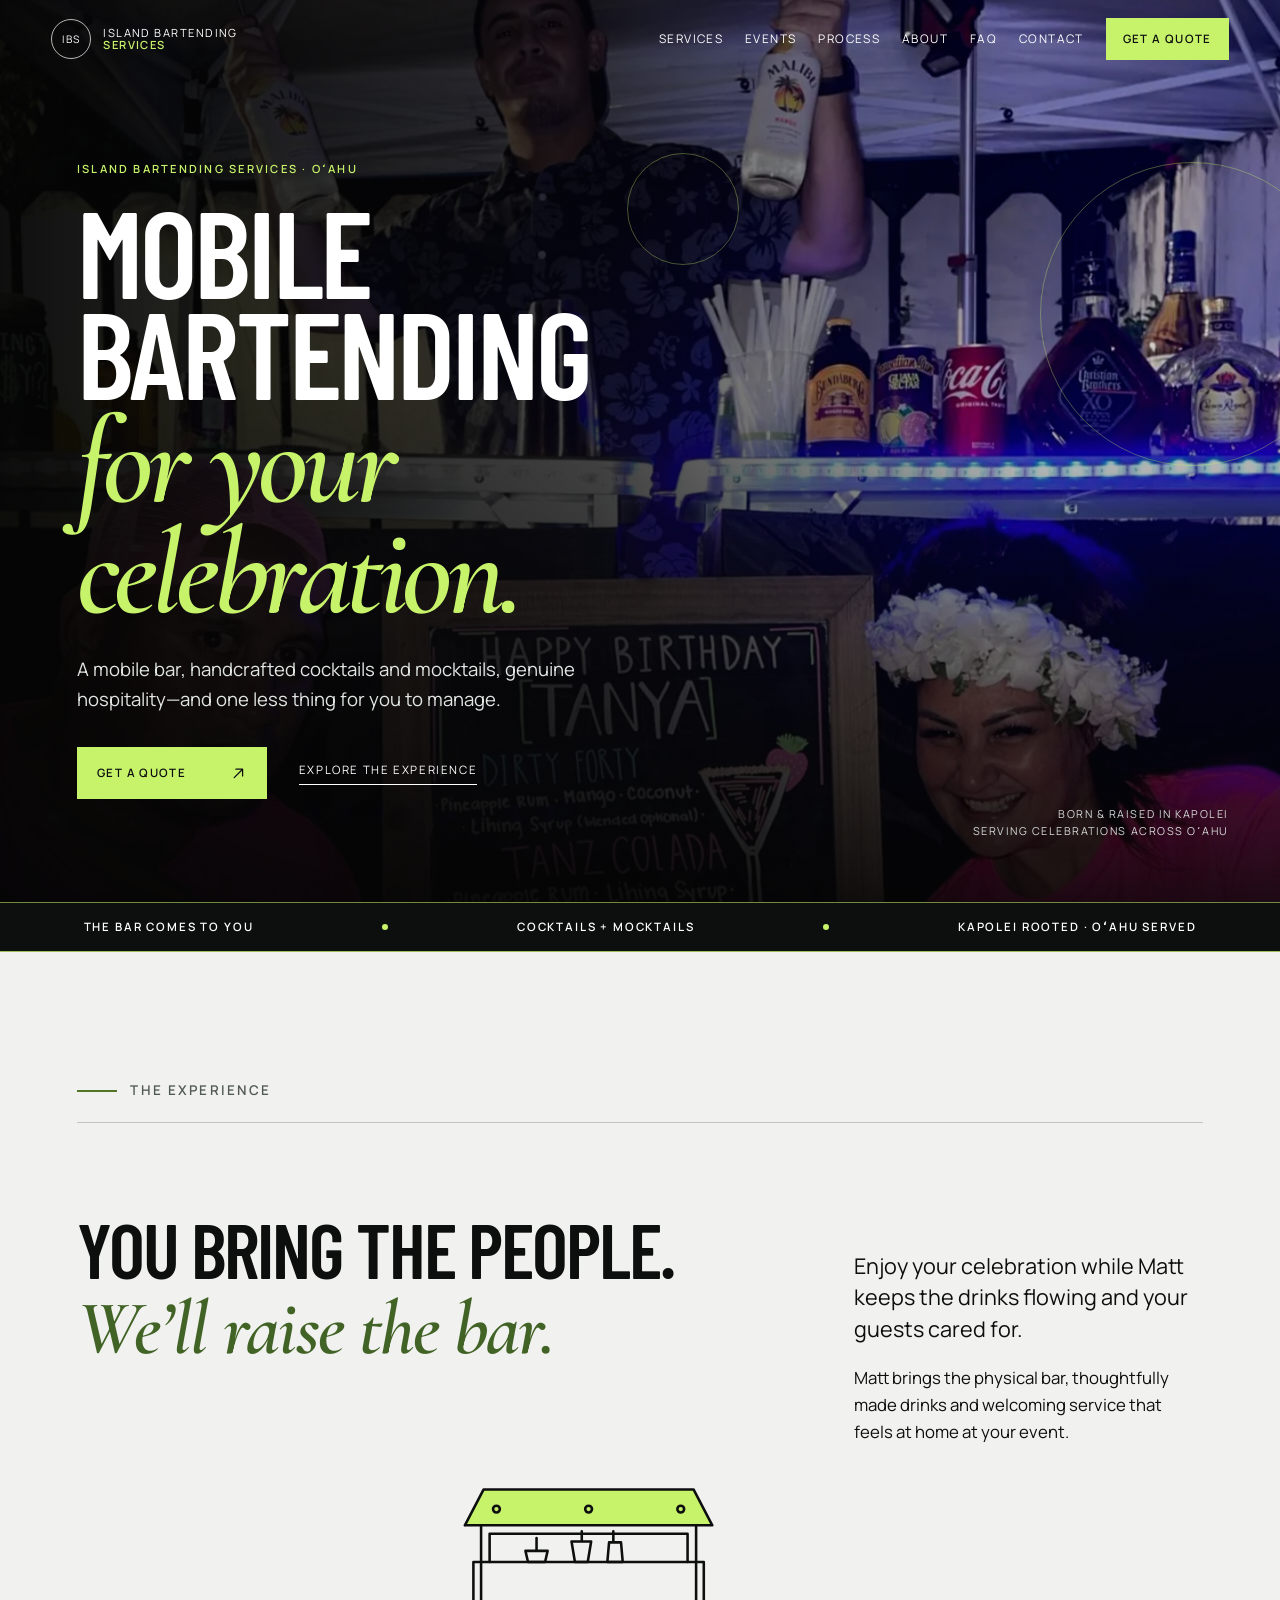
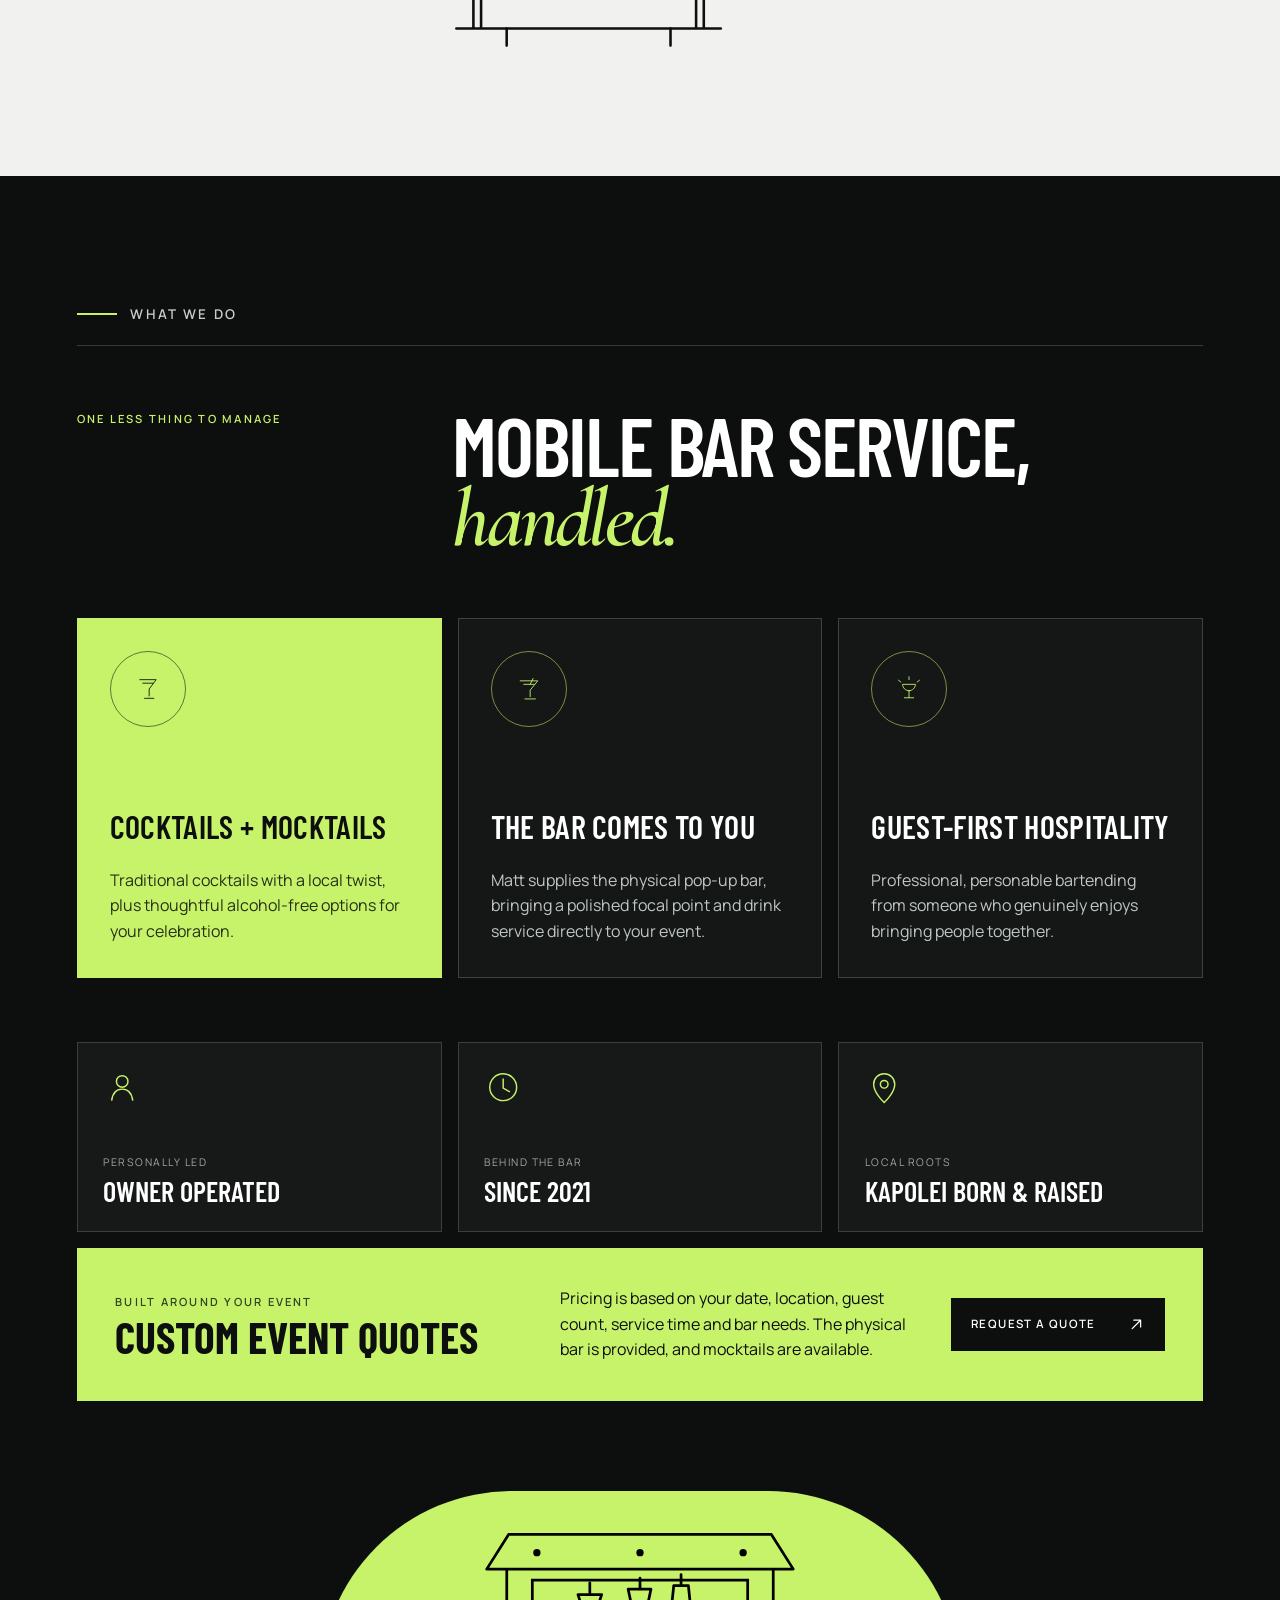
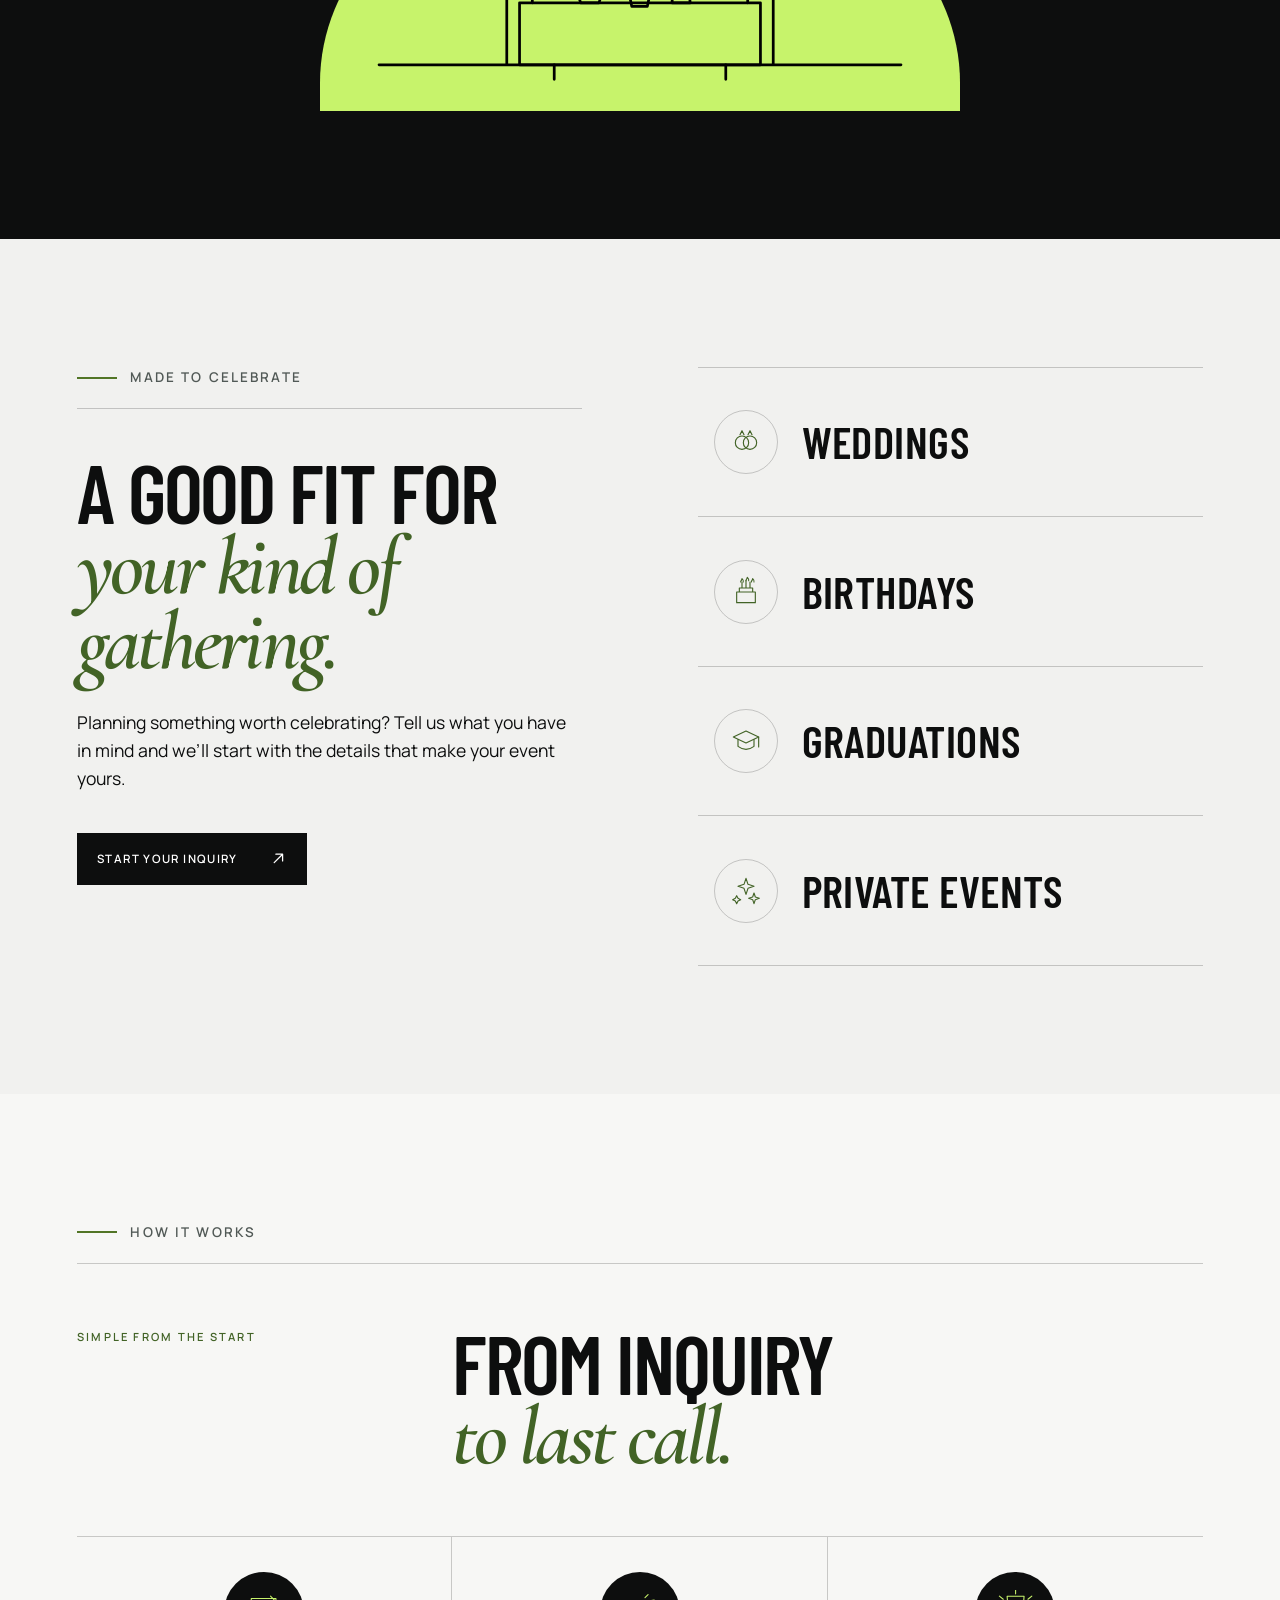
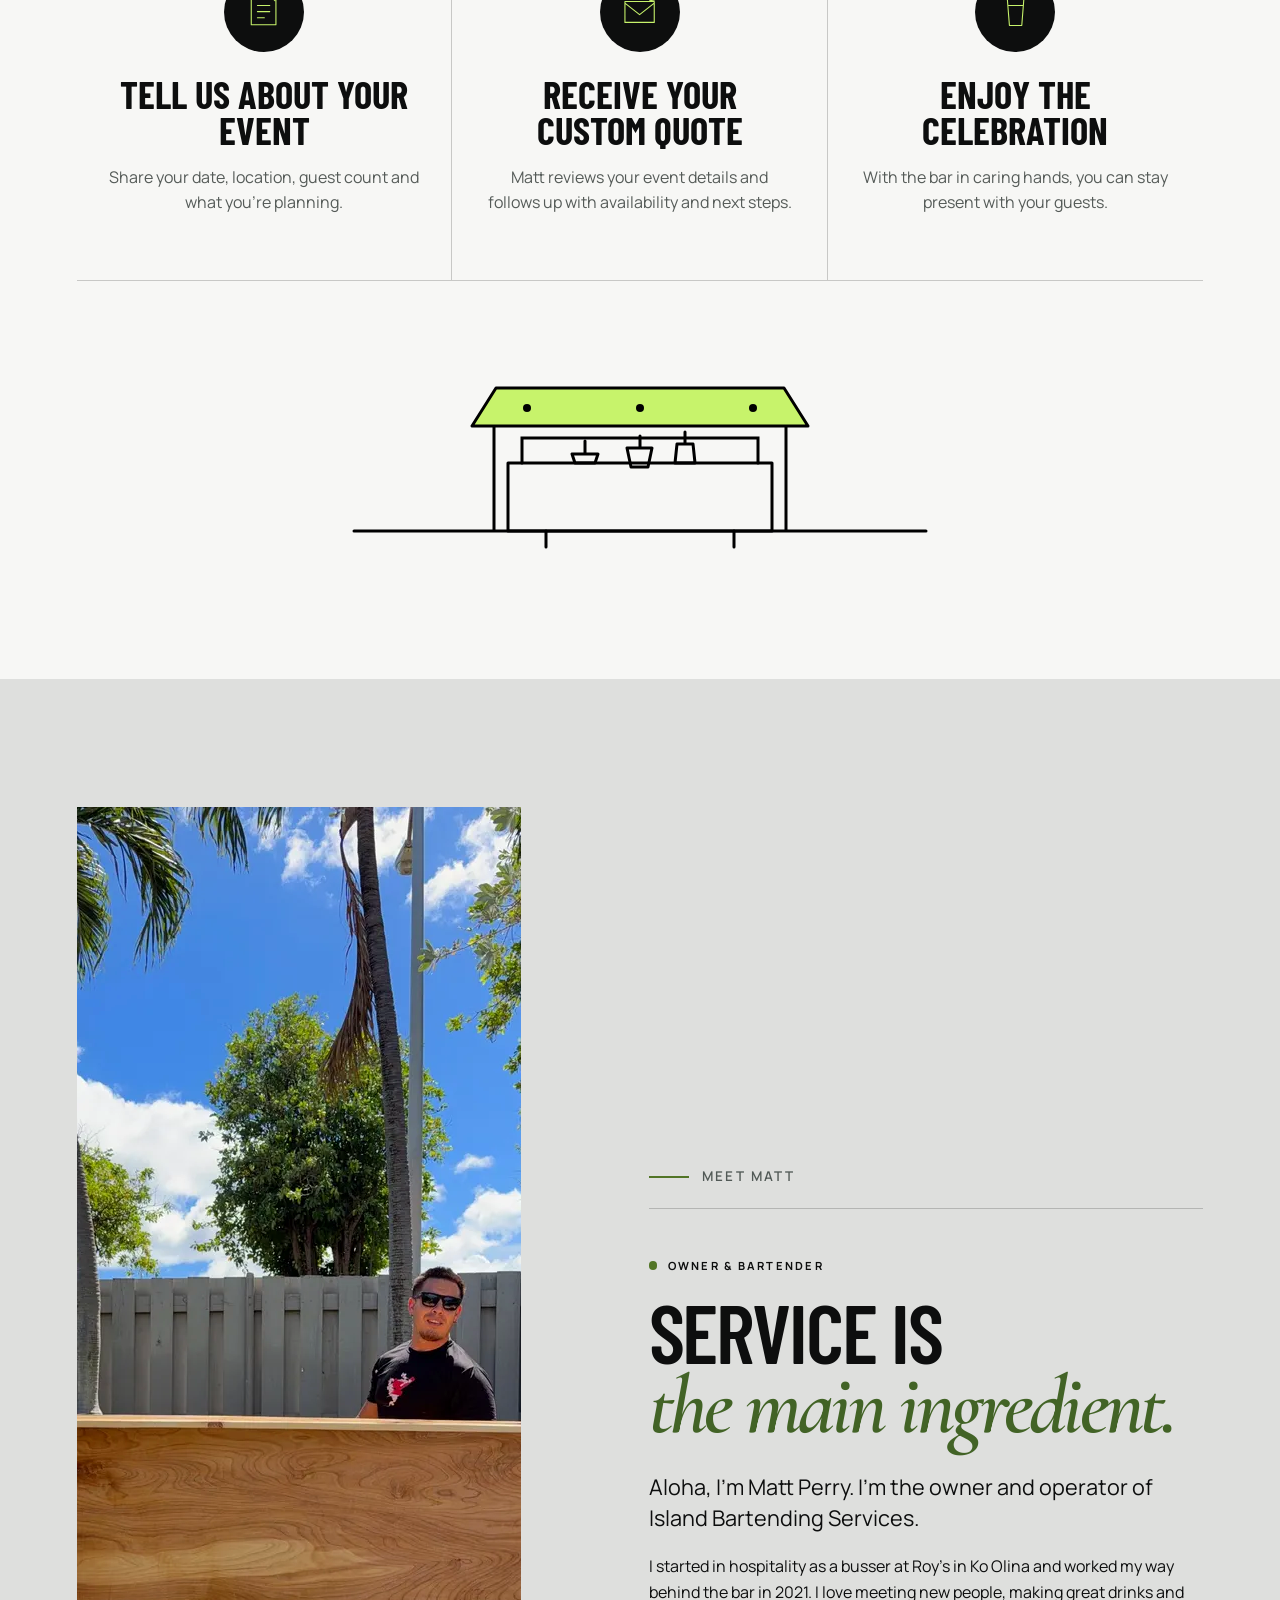
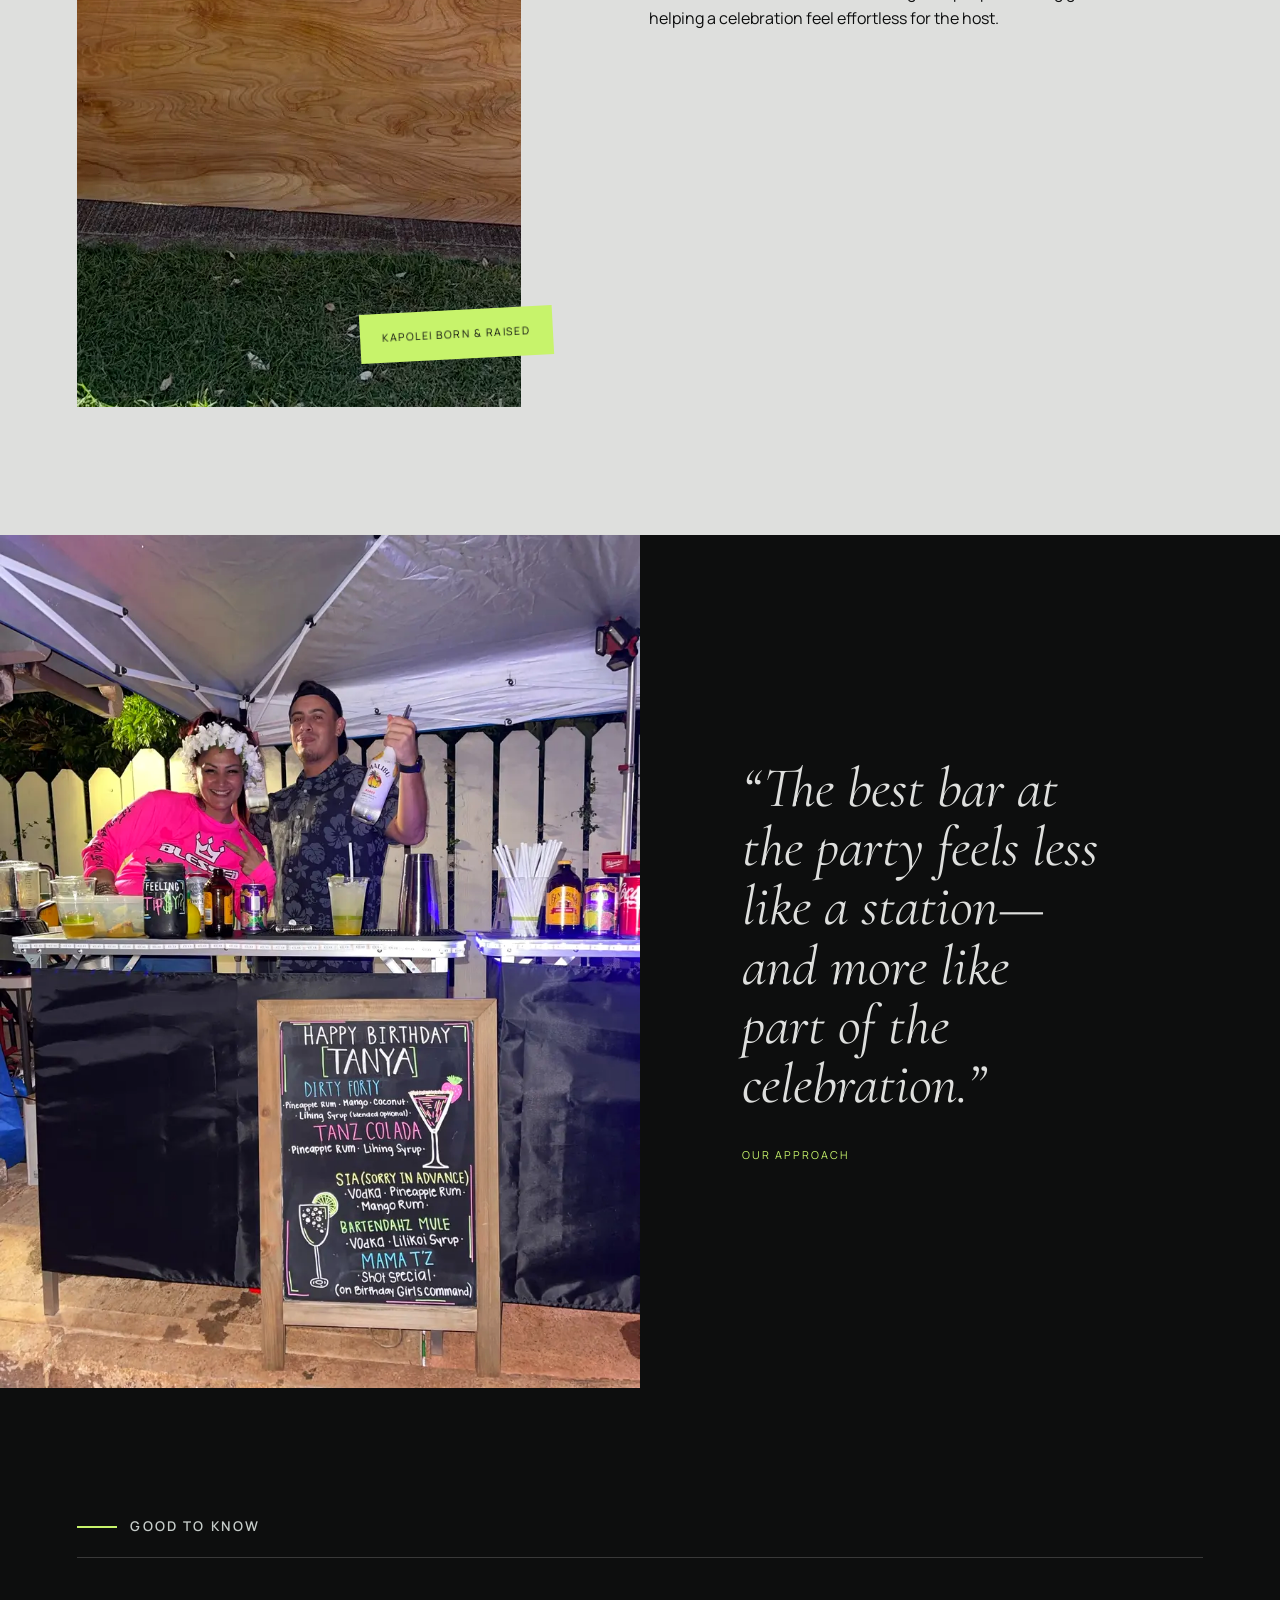
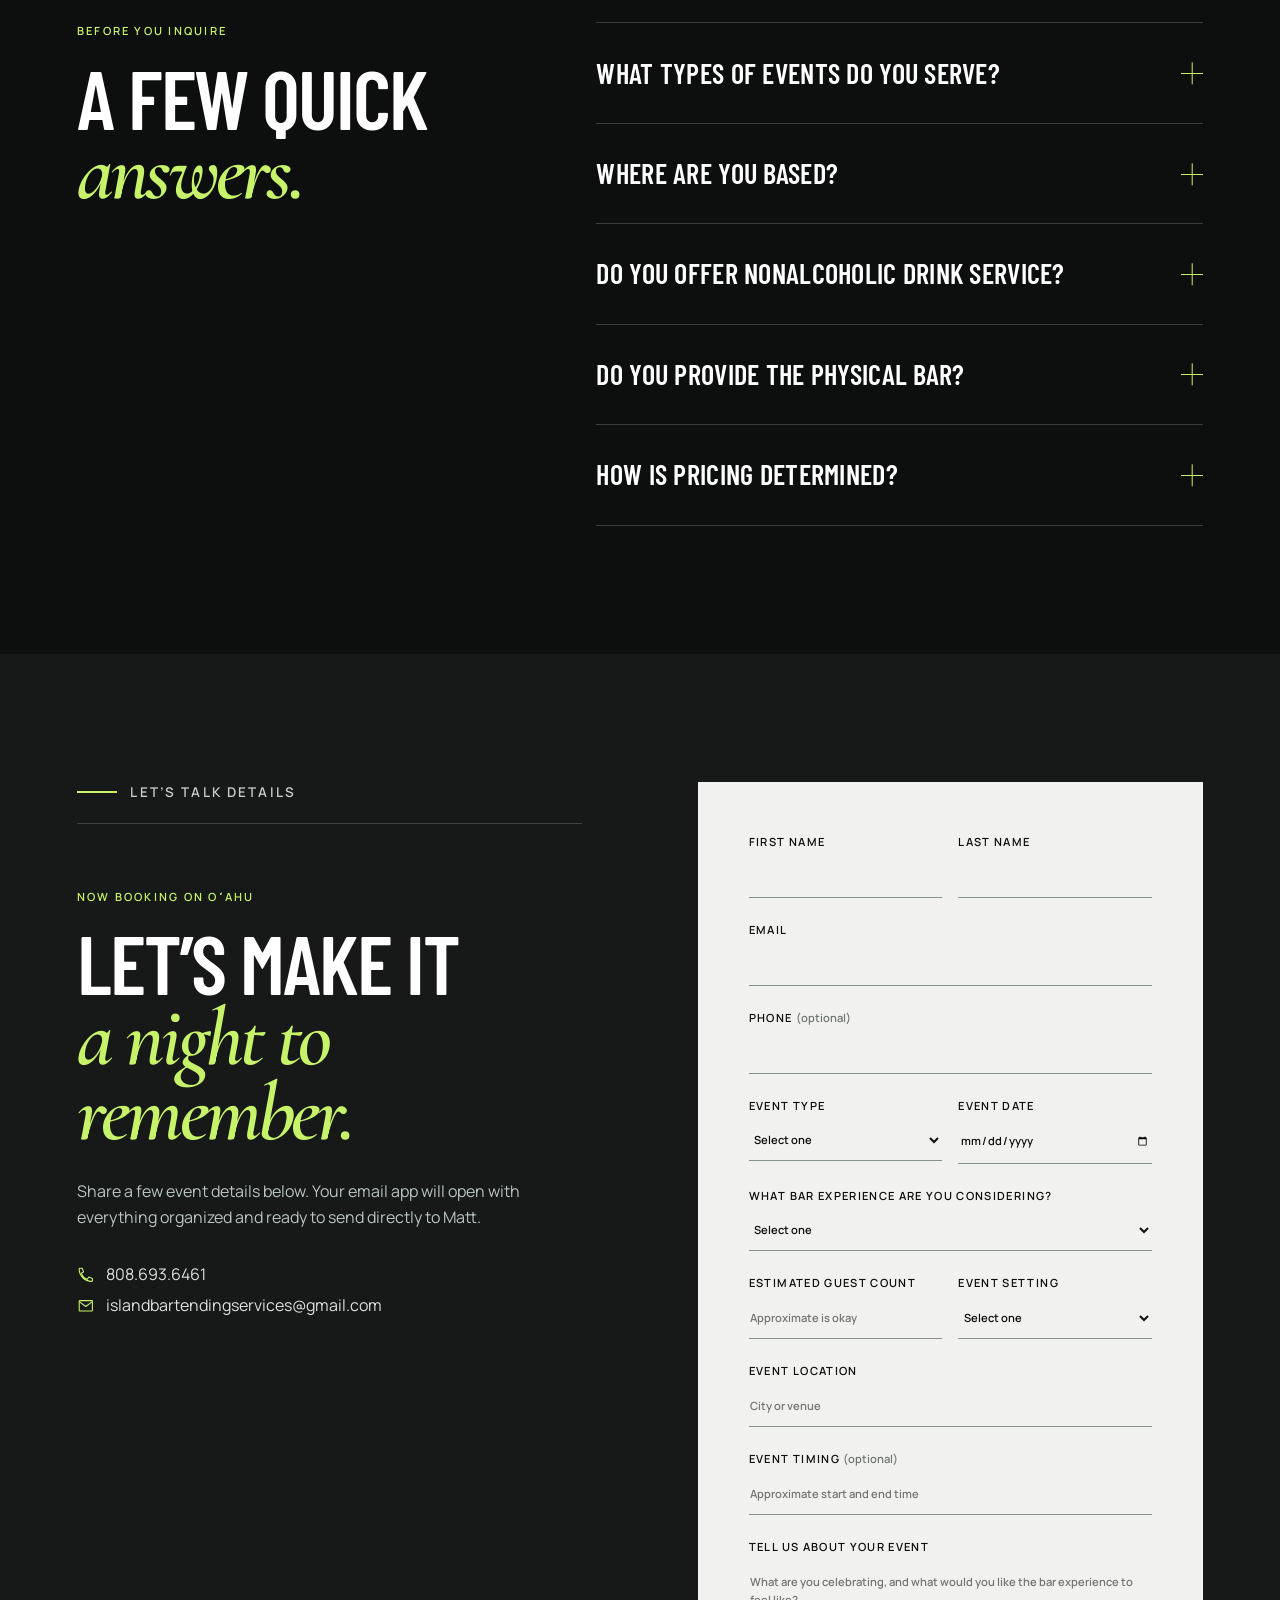
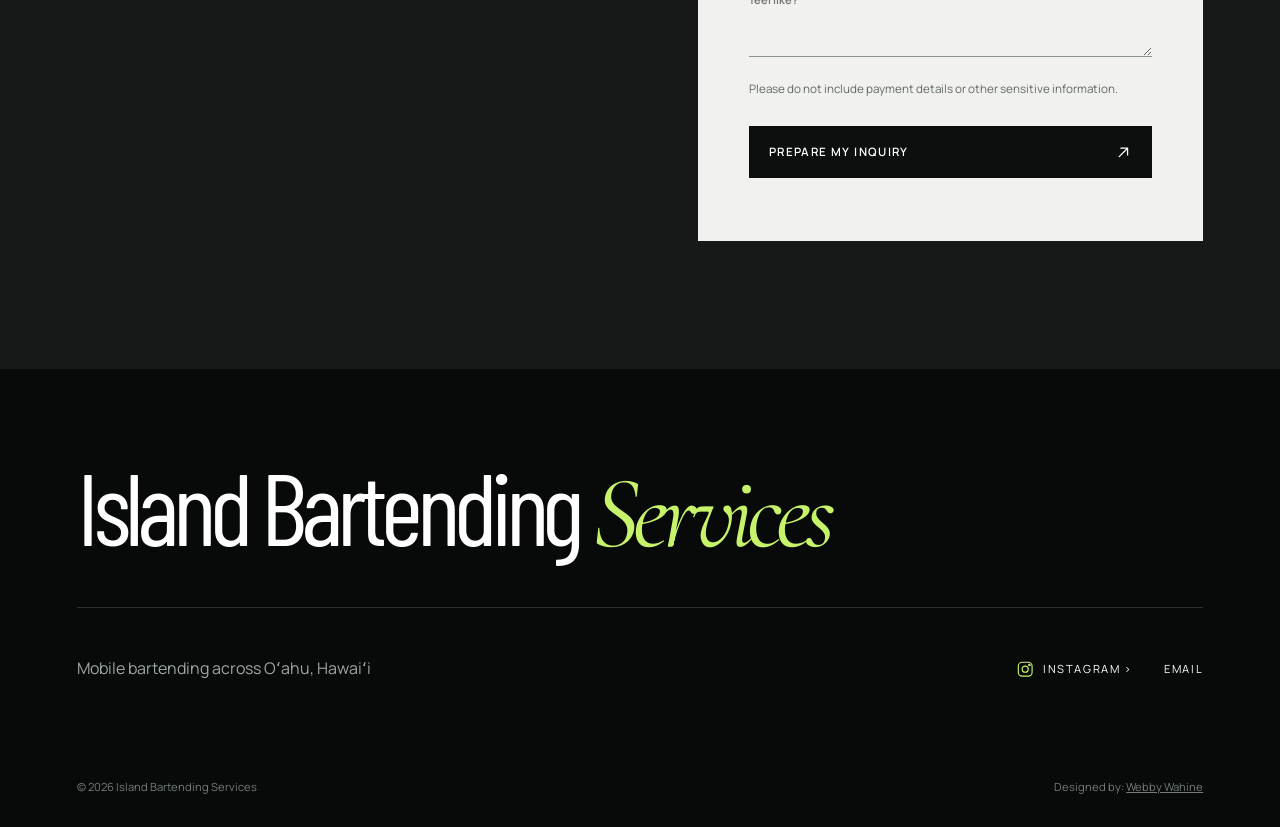
==== index.html @ 97ae4b89 "Add files via upload Add mobile bar motif, mocktail options, and confirmed service details" ====
<!doctype html>
<html lang="en">
  <head>
    <meta charset="utf-8" />
    <meta name="viewport" content="width=device-width, initial-scale=1" />
    <title>Island Bartending Services | Mobile Bartending on Oʻahu</title>
    <meta
      name="description"
      content="Island Bartending Services brings a physical mobile bar, handcrafted cocktails, mocktails and welcoming service to celebrations across Oʻahu."
    />
    <link rel="canonical" href="https://islandbartendingservices.com/" />
    <meta name="theme-color" content="#101716" />
    <meta property="og:type" content="website" />
    <meta
      property="og:title"
      content="Island Bartending Services | Mobile Bartending on Oʻahu"
    />
    <meta
      property="og:description"
      content="A physical mobile bar, cocktails, mocktails and warm service for celebrations across Oʻahu."
    />
    <meta property="og:url" content="https://islandbartendingservices.com/" />
    <meta
      property="og:image"
      content="https://islandbartendingservices.com/assets/images/matt-bartending-event.webp"
    />
    <meta
      property="og:image:alt"
      content="Matt Perry serving guests from a mobile bar at an Oʻahu celebration"
    />
    <meta name="twitter:card" content="summary_large_image" />
    <link rel="icon" href="assets/images/favicon.svg" type="image/svg+xml" />
    <link rel="stylesheet" href="assets/css/styles.css" />
    <script type="application/ld+json">
      {
        "@context": "https://schema.org",
        "@type": "ProfessionalService",
        "name": "Island Bartending Services",
        "description": "Owner-operated mobile bartending with a physical pop-up bar, cocktails and mocktails for celebrations on Oʻahu.",
        "url": "https://islandbartendingservices.com/",
        "email": "mailto:islandbartendingservices@gmail.com",
        "telephone": "+1-808-693-6461",
        "areaServed": {
          "@type": "AdministrativeArea",
          "name": "Oʻahu, Hawaiʻi"
        },
        "founder": { "@type": "Person", "name": "Matt Perry" },
        "hasOfferCatalog": {
          "@type": "OfferCatalog",
          "name": "Mobile Bartending Services",
          "itemListElement": [
            {
              "@type": "Offer",
              "itemOffered": {
                "@type": "Service",
                "name": "Mobile Bartending Service",
                "serviceType": "Mobile bartending for private events"
              }
            }
          ]
        },
        "sameAs": ["https://www.instagram.com/islandbartendingservices/"]
      }
    </script>
  </head>
  <body>
    <a class="skip-link" href="#main">Skip to main content</a>
    <header class="site-header" data-header>
      <a class="brand" href="#top" aria-label="Island Bartending Services home">
        <span class="brand-mark" aria-hidden="true">IBS</span>
        <span class="brand-name"
          >Island Bartending<br /><strong>Services</strong></span
        >
      </a>
      <button
        class="menu-toggle"
        type="button"
        aria-expanded="false"
        aria-controls="site-nav"
      >
        <span class="sr-only">Open navigation</span><span></span><span></span>
      </button>
      <nav id="site-nav" class="site-nav" aria-label="Primary navigation">
        <a href="#services">Services</a>
        <a href="#events">Events</a>
        <a href="#process">Process</a>
        <a href="#about">About</a>
        <a href="#faq">FAQ</a>
        <a href="#contact">Contact</a>
        <a class="button button-small" href="#quote">Get a Quote</a>
      </nav>
    </header>

    <main id="main">
      <section class="hero" id="top">
        <div
          class="hero-media"
          role="img"
          aria-label="Matt Perry bartending at a lively outdoor celebration"
        ></div>
        <div class="hero-shade"></div>
        <div class="hero-orbit orbit-one" aria-hidden="true"></div>
        <div class="hero-orbit orbit-two" aria-hidden="true"></div>
        <div class="hero-content reveal">
          <p class="eyebrow">Island Bartending Services · Oʻahu</p>
          <h1>Mobile bartending<br /><em>for your celebration.</em></h1>
          <p class="hero-copy">
            A mobile bar, handcrafted cocktails and mocktails, genuine
            hospitality—and one less thing for you to manage.
          </p>
          <div class="hero-actions">
            <a class="button" href="#quote"
              >Get a Quote
              <svg class="icon-arrow" aria-hidden="true" viewBox="0 0 20 20">
                <path d="M5 15 15 5M7 5h8v8" /></svg
            ></a>
            <a class="text-link" href="#services">Explore the experience</a>
          </div>
        </div>
        <p class="hero-note">
          Born &amp; raised in Kapolei<br />Serving celebrations across Oʻahu
        </p>
      </section>

      <section class="ticker" aria-label="Service highlights">
        <div class="ticker-group">
          <span>The bar comes to you</span><i></i><span>Cocktails + mocktails</span
          ><i></i><span>Kapolei rooted · Oʻahu served</span>
        </div>
      </section>

      <section class="intro section" aria-labelledby="intro-title">
        <div class="section-index">The Experience</div>
        <div class="intro-grid">
          <div class="intro-statement reveal">
            <h2 id="intro-title">
              You bring the people.<br /><span>We’ll raise the bar.</span>
            </h2>
            <svg class="popup-bar" aria-hidden="true" viewBox="0 0 360 230">
              <path d="M35 73h290l-22-42H57L35 73Z" class="bar-canopy" />
              <path d="M54 73v121m252-121v121M25 194h310M45 116h270v78H45z" />
              <path d="M64 116V83h232v33M84 194v20m192-20v20" />
              <path d="M106 103h26l-3 13h-20l-3-13Zm13-15v15m85-10h14l2 23h-18l2-23Zm5-13v13M160 92h23l-4 24h-15l-4-24Zm12-12v12" />
              <circle cx="72" cy="54" r="4" /><circle cx="180" cy="54" r="4" /><circle cx="288" cy="54" r="4" />
            </svg>
          </div>
          <div class="intro-copy reveal">
            <p>
              Enjoy your celebration while Matt keeps the drinks flowing and
              your guests cared for.
            </p>
            <p>
              Matt brings the physical bar, thoughtfully made drinks and
              welcoming service that feels at home at your event.
            </p>
          </div>
        </div>
      </section>

      <section
        class="services section"
        id="services"
        aria-labelledby="services-title"
      >
        <div class="section-index light">What We Do</div>
        <div class="services-heading reveal">
          <p class="eyebrow">One less thing to manage</p>
          <h2 id="services-title">
            Mobile bar service,<br /><em>handled.</em>
          </h2>
        </div>
        <div class="service-list">
          <article class="service-row reveal">
            <span class="service-icon" aria-hidden="true"
              ><svg viewBox="0 0 48 48">
                <path d="M10 8h28L26 24v12m-8 4h16M15 14h18" /></svg
            ></span>
            <h3>Cocktails + Mocktails</h3>
            <p>
              Traditional cocktails with a local twist, plus thoughtful
              alcohol-free options for your celebration.
            </p>
          </article>
          <article class="service-row reveal">
            <span class="service-icon" aria-hidden="true"
              ><svg viewBox="0 0 48 48">
                <path d="M9 10h30L26 26v11m-9 4h18M15 16h18M31 6l-5 10" /></svg
            ></span>
            <h3>The Bar Comes to You</h3>
            <p>
              Matt supplies the physical pop-up bar, bringing a polished focal
              point and drink service directly to your event.
            </p>
          </article>
          <article class="service-row reveal">
            <span class="service-icon" aria-hidden="true"
              ><svg viewBox="0 0 48 48">
                <path
                  d="M24 27c6 0 11-5 11-11H13c0 6 5 11 11 11Zm0 0v12m-8 0h16M10 12l-4-3m32 3 4-3M24 8V3"
                /></svg
            ></span>
            <h3>Guest-First Hospitality</h3>
            <p>
              Professional, personable bartending from someone who genuinely
              enjoys bringing people together.
            </p>
          </article>
        </div>
        <div
          class="service-proof reveal"
          role="list"
          aria-label="Why choose Island Bartending Services"
        >
          <article role="listitem">
            <svg aria-hidden="true" viewBox="0 0 40 40">
              <circle cx="20" cy="14" r="6" />
              <path d="M9 34c1-8 5-12 11-12s10 4 11 12" /></svg
            ><span>Personally led</span><strong>Owner operated</strong>
          </article>
          <article role="listitem">
            <svg aria-hidden="true" viewBox="0 0 40 40">
              <circle cx="20" cy="20" r="14" />
              <path d="M20 11v10l7 4" /></svg
            ><span>Behind the bar</span><strong>Since 2021</strong>
          </article>
          <article role="listitem">
            <svg aria-hidden="true" viewBox="0 0 40 40">
              <path d="M20 36s11-10 11-19a11 11 0 1 0-22 0c0 9 11 19 11 19Z" />
              <circle cx="20" cy="17" r="4" /></svg
            ><span>Local roots</span><strong>Kapolei born &amp; raised</strong>
          </article>
        </div>
        <div class="pricing-card reveal">
          <div>
            <p class="eyebrow">Built around your event</p>
            <h3>Custom event quotes</h3>
          </div>
          <p>
            Pricing is based on your date, location, guest count, service time
            and bar needs. The physical bar is provided, and mocktails are
            available.
          </p>
          <a class="button button-inverse" href="#quote"
            >Request a Quote<svg
              class="icon-arrow"
              aria-hidden="true"
              viewBox="0 0 20 20"
            >
              <path d="M5 15 15 5M7 5h8v8" /></svg
          ></a>
        </div>
        <img
          class="bar-signature bar-signature-light reveal"
          src="assets/images/pop-up-bar-signature.svg"
          width="640"
          height="180"
          alt=""
        />
        <!-- Developer note: Confirm exactly what mixers, garnishes, cups, ice and alcohol are supplied before publishing a complete inclusions list. -->
      </section>

      <section
        class="events section"
        id="events"
        aria-labelledby="events-title"
      >
        <div class="events-copy reveal">
          <div class="section-index">Made to Celebrate</div>
          <h2 id="events-title">
            A good fit for<br /><em>your kind of gathering.</em>
          </h2>
          <p>
            Planning something worth celebrating? Tell us what you have in mind
            and we’ll start with the details that make your event yours.
          </p>
          <a class="button button-dark" href="#quote"
            >Start Your Inquiry<svg
              class="icon-arrow"
              aria-hidden="true"
              viewBox="0 0 20 20"
            >
              <path d="M5 15 15 5M7 5h8v8" /></svg
          ></a>
        </div>
        <div class="event-stack" role="list" aria-label="Events served">
          <div class="event-card reveal" role="listitem">
            <span class="event-icon" aria-hidden="true"><svg viewBox="0 0 48 48"><circle cx="18" cy="25" r="10"/><circle cx="30" cy="25" r="10"/><path d="m15 13 3-6 3 6m6 0 3-6 3 6"/></svg></span><strong>Weddings</strong>
          </div>
          <div class="event-card reveal" role="listitem">
            <span class="event-icon" aria-hidden="true"><svg viewBox="0 0 48 48"><path d="M10 24h28v16H10zM14 18h20v6H14zM18 18V9m6 9V7m6 11V9"/><path d="M16 9c0-2 2-3 2-5 2 2 3 3 2 5m4-2c0-2 2-3 2-5 2 2 3 3 2 5m4 2c0-2 2-3 2-5 2 2 3 3 2 5"/></svg></span><strong>Birthdays</strong>
          </div>
          <div class="event-card reveal" role="listitem">
            <span class="event-icon" aria-hidden="true"><svg viewBox="0 0 48 48"><path d="m5 18 19-9 19 9-19 9L5 18Z"/><path d="M12 22v10c8 6 16 6 24 0V22m7-4v15"/></svg></span><strong>Graduations</strong>
          </div>
          <div class="event-card reveal" role="listitem">
            <span class="event-icon" aria-hidden="true"><svg viewBox="0 0 48 48"><path d="m24 5 3 9 9 3-9 3-3 9-3-9-9-3 9-3 3-9Zm12 22 2 6 6 2-6 2-2 6-2-6-6-2 6-2 2-6ZM10 31l2 4 4 2-4 2-2 4-2-4-4-2 4-2 2-4Z"/></svg></span><strong>Private Events</strong>
          </div>
        </div>
      </section>

      <section
        class="process section"
        id="process"
        aria-labelledby="process-title"
      >
        <div class="section-index">How It Works</div>
        <div class="process-heading reveal">
          <p class="eyebrow">Simple from the start</p>
          <h2 id="process-title">From inquiry<br /><em>to last call.</em></h2>
        </div>
        <div class="process-grid">
          <article class="process-step reveal">
            <span class="process-icon" aria-hidden="true"
              ><svg viewBox="0 0 56 56">
                <path d="M12 11h32v34H12zM20 20h16M20 28h16M20 36h9" />
                <path d="m37 8 6 6" /></svg
            ></span>
            <h3>Tell us about your event</h3>
            <p>
              Share your date, location, guest count and what you’re planning.
            </p>
          </article>
          <article class="process-step reveal">
            <span class="process-icon" aria-hidden="true"
              ><svg viewBox="0 0 56 56">
                <path d="M9 15h38v27H9zM9 17l19 15 19-15" />
                <path d="m35 10 4-4m2 8 6-1" /></svg
            ></span>
            <h3>Receive your custom quote</h3>
            <p>
              Matt reviews your event details and follows up with availability
              and next steps.
            </p>
          </article>
          <article class="process-step reveal">
            <span class="process-icon" aria-hidden="true"
              ><svg viewBox="0 0 56 56">
                <path d="M17 8h22l-3 38H20L17 8Zm2 12h18" />
                <path d="M12 12 7 8m37 4 5-4M28 5V0" /></svg
            ></span>
            <h3>Enjoy the celebration</h3>
            <p>
              With the bar in caring hands, you can stay present with your
              guests.
            </p>
          </article>
        </div>
        <img
          class="bar-signature reveal"
          src="assets/images/pop-up-bar-signature.svg"
          width="640"
          height="180"
          alt=""
        />
      </section>

      <section class="about section" id="about" aria-labelledby="about-title">
        <div class="about-photo reveal">
          <img
            src="assets/images/matt-mobile-bar.webp"
            width="900"
            height="1200"
            loading="lazy"
            alt="Matt Perry standing behind a handcrafted wooden mobile bar in Kapolei"
          />
          <span class="photo-tag">Kapolei born &amp; raised</span>
        </div>
        <div class="about-copy reveal">
          <div class="section-index">Meet Matt</div>
          <p class="eyebrow">Owner &amp; bartender</p>
          <h2 id="about-title">
            Service is<br /><em>the main ingredient.</em>
          </h2>
          <p class="lead">
            Aloha, I’m Matt Perry. I’m the owner and operator of Island
            Bartending Services.
          </p>
          <p>
            I started in hospitality as a busser at Roy’s in Ko Olina and worked
            my way behind the bar in 2021. I love meeting new people, making
            great drinks and helping a celebration feel effortless for the host.
          </p>
        </div>
      </section>

      <section
        class="moment section"
        aria-label="Island Bartending Services at work"
      >
        <div class="moment-photo reveal">
          <img
            src="assets/images/custom-cocktail-service.webp"
            width="900"
            height="1200"
            loading="lazy"
            alt="Matt smiling with a guest behind a decorated cocktail bar at a birthday celebration"
          />
        </div>
        <blockquote class="moment-quote reveal">
          <p>
            “The best bar at the party feels less like a station—and more like
            part of the celebration.”
          </p>
          <cite>Our approach</cite>
        </blockquote>
      </section>

      <section class="faq section" id="faq" aria-labelledby="faq-title">
        <div class="section-index light">Good to Know</div>
        <div class="faq-layout">
          <div class="faq-heading reveal">
            <p class="eyebrow">Before you inquire</p>
            <h2 id="faq-title">A few quick<br /><em>answers.</em></h2>
          </div>
          <div class="faq-list">
            <details class="reveal">
              <summary>
                What types of events do you serve?<span
                  aria-hidden="true"
                ></span>
              </summary>
              <p>
                Island Bartending Services welcomes inquiries for weddings,
                birthdays, graduations and other private celebrations.
              </p>
            </details>
            <details class="reveal">
              <summary>
                Where are you based?<span aria-hidden="true"></span>
              </summary>
              <p>
                Matt is born and raised in Kapolei and serves events on Oʻahu.
              </p>
            </details>
            <details class="reveal">
              <summary>
                Do you offer nonalcoholic drink service?<span
                  aria-hidden="true"
                ></span>
              </summary>
              <p>
                Yes. Matt offers mocktails as an alcohol-free option alongside
                cocktail service.
              </p>
            </details>
            <details class="reveal">
              <summary>
                Do you provide the physical bar?<span aria-hidden="true"></span>
              </summary>
              <p>
                Yes. Matt supplies the physical pop-up bar for the event.
                Additional inclusions are confirmed in your custom quote.
              </p>
            </details>
            <details class="reveal">
              <summary>
                How is pricing determined?<span aria-hidden="true"></span>
              </summary>
              <p>
                Quotes are customized based on the event date, location,
                estimated guest count, service time and bar needs.
              </p>
            </details>
          </div>
        </div>
        <!-- Developer note: Expand this FAQ after Matt approves answers about alcohol purchasing, remaining service inclusions, minimum hours, booking lead time, staffing, deposits, cancellations and insurance. -->
      </section>

      <section class="quote section" id="quote" aria-labelledby="quote-title">
        <div class="quote-intro reveal">
          <div class="section-index light">Let’s Talk Details</div>
          <p class="eyebrow">Now booking on Oʻahu</p>
          <h2 id="quote-title">
            Let’s make it<br /><em>a night to remember.</em>
          </h2>
          <p>
            Share a few event details below. Your email app will open with
            everything organized and ready to send directly to Matt.
          </p>
          <div class="direct-contact">
            <a href="tel:+18086936461"
              ><svg aria-hidden="true" viewBox="0 0 24 24">
                <path
                  d="M7 3H4a1 1 0 0 0-1 1c0 9.4 7.6 17 17 17a1 1 0 0 0 1-1v-3l-5-2-2 3c-4-1.5-6.5-4-8-8l3-2-2-5Z"
                /></svg
              >808.693.6461</a
            >
            <a href="mailto:islandbartendingservices@gmail.com"
              ><svg aria-hidden="true" viewBox="0 0 24 24">
                <rect x="3" y="5" width="18" height="14" rx="1" />
                <path d="m4 7 8 6 8-6" /></svg
              >islandbartendingservices@gmail.com</a
            >
          </div>
        </div>
        <form class="quote-form reveal" id="quote-form">
          <div class="field-row">
            <label
              >First name<input
                name="firstName"
                type="text"
                autocomplete="given-name"
                required
            /></label>
            <label
              >Last name<input
                name="lastName"
                type="text"
                autocomplete="family-name"
                required
            /></label>
          </div>
          <label
            >Email<input
              name="email"
              type="email"
              autocomplete="email"
              required
          /></label>
          <label
            >Phone <span>(optional)</span
            ><input name="phone" type="tel" autocomplete="tel"
          /></label>
          <div class="field-row">
            <label
              >Event type<select name="eventType" required>
                <option value="">Select one</option>
                <option>Wedding</option>
                <option>Birthday</option>
                <option>Graduation</option>
                <option>Private event</option>
                <option>Other</option>
              </select></label
            >
            <label
              >Event date<input name="eventDate" type="date" required
            /></label>
          </div>
          <label
            >What bar experience are you considering?<select
              name="servicePreference"
              required
            >
              <option value="">Select one</option>
              <option>Cocktails</option>
              <option>Cocktails and mocktails</option>
              <option>Mocktails only</option>
              <option>Not sure yet</option>
            </select></label
          >
          <div class="field-row">
            <label
              >Estimated guest count<input
                name="guestCount"
                type="number"
                min="1"
                inputmode="numeric"
                placeholder="Approximate is okay"
                required
            /></label>
            <label
              >Event setting<select name="setting" required>
                <option value="">Select one</option>
                <option>Indoor</option>
                <option>Outdoor</option>
                <option>Both</option>
                <option>Not sure yet</option>
              </select></label
            >
          </div>
          <label
            >Event location<input
              name="location"
              type="text"
              autocomplete="address-level2"
              placeholder="City or venue"
              required
          /></label>
          <label
            >Event timing <span>(optional)</span
            ><input
              name="eventTime"
              type="text"
              placeholder="Approximate start and end time"
          /></label>
          <label
            >Tell us about your event<textarea
              name="details"
              rows="4"
              placeholder="What are you celebrating, and what would you like the bar experience to feel like?"
              required
            ></textarea>
          </label>
          <p class="form-note">
            Please do not include payment details or other sensitive
            information.
          </p>
          <button class="button button-submit" type="submit">
            Prepare My Inquiry
            <svg class="icon-arrow" aria-hidden="true" viewBox="0 0 20 20">
              <path d="M5 15 15 5M7 5h8v8" />
            </svg>
          </button>
          <p
            class="form-status"
            id="form-status"
            role="status"
            aria-live="polite"
          ></p>
        </form>
      </section>
    </main>

    <footer class="site-footer" id="contact">
      <a class="footer-brand" href="#top"
        >Island Bartending <em>Services</em></a
      >
      <div class="footer-meta">
        <p>Mobile bartending across Oʻahu, Hawaiʻi</p>
        <a
          href="https://www.instagram.com/islandbartendingservices/"
          target="_blank"
          rel="noopener noreferrer"
          ><svg class="social-icon" aria-hidden="true" viewBox="0 0 24 24">
            <rect x="3" y="3" width="18" height="18" rx="5" />
            <circle cx="12" cy="12" r="4" />
            <circle cx="17.5" cy="6.5" r="1" /></svg
          >Instagram ></a
        >
        <a href="mailto:islandbartendingservices@gmail.com">Email</a>
      </div>
      <div class="footer-bottom">
        <span>© <span data-year></span> Island Bartending Services</span>
        <span
          >Designed by:
          <a
            href="https://www.webbywahine.com/"
            target="_blank"
            rel="noopener noreferrer"
            >Webby Wahine</a
          ></span
        >
      </div>
    </footer>
    <script src="assets/js/main.js" defer></script>
  </body>
</html>
---- assets/css/styles.css ----
@import url("https://fonts.googleapis.com/css2?family=Barlow+Condensed:wght@500;600;700&family=Cormorant+Garamond:ital,wght@1,600&family=Manrope:wght@400;500;600&display=swap");

:root {
  --ink: #0d0e0e;
  --ink-2: #181919;
  --cream: #dedfdd;
  --paper: #f1f1ef;
  --lime: #c7f36b;
  --aqua: #9fdf62;
  --muted: #a9adab;
  --line: rgba(13, 14, 14, 0.2);
  --serif: "Cormorant Garamond", Georgia, serif;
  --sans: "Manrope", Arial, sans-serif;
  --display: "Barlow Condensed", "Arial Narrow", Arial, sans-serif;
}
* {
  box-sizing: border-box;
}
html {
  scroll-behavior: smooth;
}
body {
  margin: 0;
  background: var(--paper);
  color: var(--ink);
  font-family: var(--sans);
  font-size: 16px;
  line-height: 1.6;
  overflow-x: hidden;
}
img {
  max-width: 100%;
  display: block;
}
a {
  color: inherit;
}
button,
input,
textarea,
select {
  font: inherit;
}
.sr-only {
  position: absolute;
  width: 1px;
  height: 1px;
  padding: 0;
  margin: -1px;
  overflow: hidden;
  clip: rect(0, 0, 0, 0);
  white-space: nowrap;
  border: 0;
}
.skip-link {
  position: fixed;
  z-index: 9999;
  top: 1rem;
  left: 1rem;
  padding: 0.7rem 1rem;
  background: var(--lime);
  color: var(--ink);
  transform: translateY(-200%);
  transition: 0.2s;
}
.skip-link:focus {
  transform: none;
}
:focus-visible {
  outline: 3px solid var(--aqua);
  outline-offset: 4px;
}
.site-header {
  position: fixed;
  z-index: 1000;
  inset: 0 0 auto;
  display: flex;
  align-items: center;
  justify-content: space-between;
  padding: 1.1rem clamp(1.25rem, 4vw, 4.5rem);
  color: white;
  transition:
    background 0.35s,
    padding 0.35s;
}
.site-header.scrolled {
  background: rgba(16, 23, 22, 0.94);
  backdrop-filter: blur(14px);
  padding-top: 0.75rem;
  padding-bottom: 0.75rem;
}
.brand {
  display: flex;
  align-items: center;
  gap: 0.75rem;
  text-decoration: none;
}
.brand-mark {
  display: grid;
  place-items: center;
  width: 2.5rem;
  height: 2.5rem;
  border: 1px solid rgba(255, 255, 255, 0.7);
  border-radius: 50%;
  font-size: 0.65rem;
  letter-spacing: 0.12em;
}
.brand-name {
  font-size: 0.7rem;
  line-height: 1.08;
  letter-spacing: 0.13em;
  text-transform: uppercase;
}
.brand-name strong {
  color: var(--lime);
  font-weight: 600;
}
.site-nav {
  display: flex;
  align-items: center;
  gap: clamp(0.75rem, 1.7vw, 1.6rem);
}
.site-nav > a:not(.button) {
  font-size: 0.74rem;
  text-decoration: none;
  text-transform: uppercase;
  letter-spacing: 0.12em;
  position: relative;
}
.site-nav > a:not(.button)::after {
  content: "";
  position: absolute;
  left: 0;
  right: 100%;
  bottom: -0.35rem;
  height: 1px;
  background: var(--lime);
  transition: right 0.25s;
}
.site-nav > a:hover::after {
  right: 0;
}
.menu-toggle {
  display: none;
  background: none;
  border: 0;
  color: white;
  width: 2.75rem;
  height: 2.75rem;
}
.menu-toggle span:not(.sr-only) {
  display: block;
  height: 1px;
  background: currentColor;
  margin: 7px 0;
  transition: 0.25s;
}
.icon-arrow {
  width: 1.05rem;
  height: 1.05rem;
  fill: none;
  stroke: currentColor;
  stroke-width: 1.5;
  stroke-linecap: round;
  stroke-linejoin: round;
  vertical-align: middle;
}
.hero {
  position: relative;
  min-height: 100svh;
  display: flex;
  align-items: flex-end;
  padding: 10rem clamp(1.25rem, 6vw, 7rem) clamp(4rem, 8vw, 7rem);
  color: white;
  background: var(--ink);
  isolation: isolate;
}
.hero-media,
.hero-shade {
  position: absolute;
  inset: 0;
  z-index: -3;
}
.hero-media {
  background: url("../images/matt-bartending-event.webp") 58% 28% / cover
    no-repeat;
  transform: scale(1.01);
  animation: heroZoom 14s ease-out both;
}
.hero-shade {
  z-index: -2;
  background:
    linear-gradient(
      90deg,
      rgba(8, 14, 13, 0.93) 0%,
      rgba(8, 14, 13, 0.72) 42%,
      rgba(8, 14, 13, 0.18) 78%
    ),
    linear-gradient(0deg, rgba(8, 14, 13, 0.82), transparent 55%);
}
@keyframes heroZoom {
  to {
    transform: scale(1.07);
  }
}
.hero-content {
  max-width: 780px;
}
.eyebrow,
.section-index {
  text-transform: uppercase;
  letter-spacing: 0.2em;
  font-size: 0.7rem;
  font-weight: 600;
}
.eyebrow {
  color: var(--lime);
  margin: 0 0 1.4rem;
}
.hero h1,
.services h2,
.events h2,
.about h2,
.quote h2 {
  font-family: var(--display);
  font-weight: 500;
  line-height: 0.88;
  letter-spacing: -0.065em;
  margin: 0;
}
.hero h1 {
  font-size: clamp(4rem, 10vw, 8.8rem);
}
h1 em,
h2 em {
  font-family: var(--serif);
  font-weight: 600;
  color: var(--lime);
}
.hero-copy {
  font-size: clamp(1rem, 1.45vw, 1.25rem);
  max-width: 560px;
  color: #e1e6e3;
  margin: 2rem 0;
}
.hero-actions {
  display: flex;
  align-items: center;
  gap: 2rem;
  flex-wrap: wrap;
}
.button {
  display: inline-flex;
  align-items: center;
  justify-content: space-between;
  gap: 2rem;
  min-width: 190px;
  padding: 1rem 1.2rem;
  background: var(--lime);
  color: var(--ink);
  border: 1px solid var(--lime);
  text-decoration: none;
  text-transform: uppercase;
  letter-spacing: 0.12em;
  font-size: 0.72rem;
  font-weight: 600;
  transition:
    background 0.25s,
    color 0.25s,
    transform 0.25s;
}
.button:hover {
  background: transparent;
  color: white;
  transform: translateY(-3px);
}
.button-small {
  min-width: auto;
  padding: 0.7rem 1rem;
  gap: 0.7rem;
}
.text-link {
  text-decoration: none;
  text-transform: uppercase;
  letter-spacing: 0.14em;
  font-size: 0.72rem;
  padding-bottom: 0.3rem;
  border-bottom: 1px solid currentColor;
  transition: color 0.2s;
}
.text-link:hover {
  color: var(--lime);
}
.hero-note {
  position: absolute;
  right: clamp(1.25rem, 4vw, 4.5rem);
  bottom: clamp(2rem, 4vw, 3.5rem);
  font-size: 0.68rem;
  text-align: right;
  text-transform: uppercase;
  letter-spacing: 0.14em;
  color: #d4dad7;
}
.orbit-one,
.orbit-two {
  position: absolute;
  border: 1px solid rgba(199, 243, 107, 0.35);
  border-radius: 50%;
  z-index: -1;
  pointer-events: none;
}
.orbit-one {
  width: 19rem;
  height: 19rem;
  right: -4rem;
  top: 18%;
  animation: float 7s ease-in-out infinite;
}
.orbit-two {
  width: 7rem;
  height: 7rem;
  left: 49%;
  top: 17%;
  animation: float 5s ease-in-out -2s infinite;
}
@keyframes float {
  50% {
    transform: translateY(-18px);
  }
}
.ticker {
  overflow: hidden;
  position: relative;
  z-index: 2;
  background: #0d0e0e;
  color: white;
  padding: 0.95rem 0;
  border-top: 1px solid rgba(199, 243, 107, 0.55);
}
.ticker-group {
  display: flex;
  width: 100%;
  align-items: center;
  justify-content: space-around;
  gap: 2.4rem;
  padding: 0 2.4rem;
  text-transform: uppercase;
  letter-spacing: 0.16em;
  font-size: 0.72rem;
  font-weight: 600;
}
.ticker i {
  width: 6px;
  height: 6px;
  background: var(--lime);
  border-radius: 50%;
  flex: 0 0 6px;
}
.section {
  padding: clamp(5rem, 10vw, 9rem) clamp(1.25rem, 6vw, 7rem);
}
.section-index {
  display: flex;
  align-items: center;
  gap: 0.85rem;
  padding-bottom: 1.25rem;
  border-bottom: 1px solid var(--line);
  color: #515956;
  font-size: 0.84rem;
  letter-spacing: 0.16em;
}
.section-index::before {
  content: "";
  width: 2.5rem;
  height: 2px;
  background: #527526;
  flex: 0 0 2.5rem;
}
.section-index.light {
  color: #c6cdca;
  border-color: rgba(255, 255, 255, 0.18);
}
.section-index.light::before {
  background: var(--lime);
}
.intro {
  background: var(--paper);
}
.intro-grid {
  display: grid;
  grid-template-columns: minmax(0, 1.3fr) minmax(260px, 0.7fr);
  gap: clamp(3rem, 10vw, 10rem);
  padding-top: clamp(3rem, 7vw, 6rem);
}
.intro-statement {
  position: relative;
  min-height: clamp(350px, 34vw, 530px);
  padding-bottom: clamp(9rem, 15vw, 13rem);
}
.popup-bar {
  position: absolute;
  right: -1rem;
  bottom: -0.75rem;
  width: clamp(190px, 24vw, 330px);
  max-width: 58%;
  fill: none;
  stroke: var(--ink);
  stroke-width: 3;
  stroke-linecap: round;
  stroke-linejoin: round;
  transition: transform 0.4s ease;
}
.popup-bar .bar-canopy {
  fill: var(--lime);
}
.popup-bar path,
.popup-bar circle {
  stroke-dasharray: 900;
  stroke-dashoffset: 900;
}
.intro-statement.visible .popup-bar path,
.intro-statement.visible .popup-bar circle {
  animation: draw-bar 1.35s ease-out 0.2s forwards;
}
.intro-statement.visible .popup-bar .bar-canopy {
  animation:
    draw-bar 1.35s ease-out 0.2s forwards,
    canopy-in 0.55s ease-out 0.65s both;
}
@keyframes draw-bar {
  to {
    stroke-dashoffset: 0;
  }
}
@keyframes canopy-in {
  from {
    fill-opacity: 0;
  }
  to {
    fill-opacity: 1;
  }
}
.intro-statement:hover .popup-bar {
  transform: translateY(-7px) rotate(-1deg);
}
.intro h2 {
  font-family: var(--display);
  font-size: clamp(2.7rem, 6vw, 6.4rem);
  line-height: 0.96;
  letter-spacing: -0.06em;
  font-weight: 500;
  margin: 0;
}
.intro h2 span {
  font-family: var(--serif);
  font-style: italic;
  color: #558b7d;
}
.intro-copy {
  font-size: 1.05rem;
  padding-top: 1rem;
}
.intro-copy p:first-child {
  font-size: 1.35rem;
  line-height: 1.45;
}
.services {
  background: var(--ink);
  color: white;
}
.services-heading {
  display: grid;
  grid-template-columns: 1fr 2fr;
  align-items: end;
  padding: 4rem 0;
}
.services-heading .eyebrow {
  align-self: start;
}
.services h2,
.events h2,
.about h2,
.quote h2 {
  font-size: clamp(3rem, 6.5vw, 7rem);
}
.service-list {
  display: grid;
  grid-template-columns: repeat(3, 1fr);
  gap: 1rem;
}
.service-row {
  display: flex;
  min-height: 360px;
  flex-direction: column;
  align-items: flex-start;
  padding: 2rem;
  border: 1px solid rgba(255, 255, 255, 0.18);
  background: #151716;
  transition:
    transform 0.3s ease,
    border-color 0.3s ease,
    background 0.3s ease;
}
.service-row:hover {
  transform: translateY(-8px);
  border-color: var(--lime);
  background: #1a1d1b;
}
.service-row:first-child {
  color: var(--ink);
  background: var(--lime);
  border-color: var(--lime);
}
.service-row:first-child:hover {
  background: #d1ff78;
}
.service-icon {
  display: grid;
  place-items: center;
  width: 4.75rem;
  height: 4.75rem;
  border: 1px solid rgba(199, 243, 107, 0.55);
  border-radius: 50%;
  color: var(--lime);
}
.service-row:first-child .service-icon {
  color: var(--ink);
  border-color: rgba(13, 14, 14, 0.55);
}
.service-icon svg {
  width: 1.75rem;
  height: 1.75rem;
  fill: none;
  stroke: currentColor;
  stroke-width: 1.5;
  stroke-linecap: round;
  stroke-linejoin: round;
}
.service-row h3 {
  margin: auto 0 1rem;
  font-family: var(--display);
  font-size: clamp(1.5rem, 2.5vw, 2.5rem);
  font-weight: 500;
}
.service-row p {
  color: #bfc8c4;
  margin: 0;
}
.service-row:first-child p {
  color: #263015;
}
.bar-signature {
  display: block;
  width: min(100%, 640px);
  height: auto;
  margin: clamp(3rem, 7vw, 6rem) auto 0;
}
.bar-signature-light {
  padding: clamp(1rem, 2.5vw, 1.75rem);
  background: var(--lime);
  border-radius: 12rem 12rem 0 0;
}
.events {
  display: grid;
  grid-template-columns: 1fr 1fr;
  gap: clamp(3rem, 9vw, 9rem);
  align-items: start;
}
.events-copy {
  position: sticky;
  top: 9rem;
}
.events h2 {
  margin: 3rem 0 2rem;
}
.events h2 em {
  color: #558b7d;
}
.events-copy > p {
  max-width: 510px;
  margin: 0 0 2rem;
  font-size: 1.1rem;
}
.text-link.dark:hover {
  color: #367c6d;
}
.event-stack {
  border-top: 1px solid var(--line);
}
.event-card {
  display: flex;
  align-items: center;
  justify-content: flex-start;
  gap: 1.5rem;
  padding: 2.4rem 1rem;
  border-bottom: 1px solid var(--line);
  transition:
    background 0.3s,
    padding 0.3s;
}
.event-card:hover {
  background: var(--cream);
  padding-left: 1.7rem;
  padding-right: 1.7rem;
}
.event-icon {
  display: grid;
  place-items: center;
  width: 4rem;
  height: 4rem;
  flex: 0 0 4rem;
  color: #426326;
  border: 1px solid var(--line);
  border-radius: 50%;
  transition:
    color 0.3s,
    background 0.3s,
    border-color 0.3s,
    transform 0.3s;
}
.event-icon svg {
  width: 2rem;
  height: 2rem;
  fill: none;
  stroke: currentColor;
  stroke-width: 1.7;
  stroke-linecap: round;
  stroke-linejoin: round;
}
.event-card:hover .event-icon {
  color: var(--lime);
  background: var(--ink);
  border-color: var(--ink);
  transform: rotate(-5deg);
}
.event-card strong {
  font-family: var(--display);
  font-size: clamp(1.8rem, 3.5vw, 3.5rem);
  font-weight: 500;
}
.about {
  background: var(--cream);
  display: grid;
  grid-template-columns: minmax(280px, 0.8fr) minmax(330px, 1fr);
  gap: clamp(3rem, 10vw, 11rem);
  align-items: center;
}
.about-photo {
  position: relative;
}
.about-photo img {
  width: 100%;
  aspect-ratio: 3/4;
  object-fit: cover;
  filter: saturate(0.82) contrast(1.04);
}
.photo-tag {
  position: absolute;
  right: -2rem;
  bottom: 3rem;
  background: var(--lime);
  padding: 1rem 1.4rem;
  text-transform: uppercase;
  letter-spacing: 0.14em;
  font-size: 0.66rem;
  transform: rotate(-3deg);
}
.about-copy .section-index {
  margin-bottom: 3rem;
}
.about-copy > .eyebrow {
  display: flex;
  align-items: center;
  gap: 0.65rem;
  color: var(--ink);
  font-weight: 700;
}
.about-copy > .eyebrow::before {
  content: "";
  width: 0.55rem;
  height: 0.55rem;
  flex: 0 0 0.55rem;
  border-radius: 50%;
  background: #527526;
}
.about h2 {
  margin: 0 0 2rem;
}
.about h2 em {
  color: #558b7d;
}
.about .lead {
  font-size: 1.35rem;
  line-height: 1.4;
}
.about-copy > p {
  max-width: 600px;
}
.moment {
  display: grid;
  grid-template-columns: 1fr 1fr;
  min-height: 720px;
  padding-top: 0;
  padding-bottom: 0;
  background: var(--ink);
  color: white;
}
.moment-photo {
  margin-left: calc(clamp(1.25rem, 6vw, 7rem) * -1);
}
.moment-photo img {
  width: 100%;
  height: 100%;
  object-fit: cover;
  object-position: center;
}
.moment-quote {
  display: flex;
  flex-direction: column;
  justify-content: center;
  margin: 0;
  padding: clamp(3rem, 8vw, 8rem);
}
.moment-quote p {
  font-family: var(--serif);
  font-size: clamp(2.4rem, 4.4vw, 5rem);
  font-style: italic;
  line-height: 1.05;
  margin: 0;
  color: var(--cream);
}
.moment-quote cite {
  margin-top: 2rem;
  color: var(--lime);
  text-transform: uppercase;
  letter-spacing: 0.18em;
  font-size: 0.68rem;
  font-style: normal;
}
.quote {
  background: #12201d;
  color: white;
  display: grid;
  grid-template-columns: 1fr 1fr;
  gap: clamp(3rem, 9vw, 9rem);
}
.quote-intro .section-index {
  margin-bottom: 4rem;
}
.quote h2 {
  margin-bottom: 2rem;
}
.quote-intro > p:not(.eyebrow) {
  color: #b9c4c0;
  max-width: 550px;
}
.direct-contact {
  display: flex;
  flex-direction: column;
  gap: 0.35rem;
  margin-top: 2rem;
}
.direct-contact a {
  display: inline-flex;
  align-items: center;
  gap: 0.75rem;
  text-decoration: none;
  color: var(--cream);
  width: max-content;
}
.direct-contact svg {
  width: 1.1rem;
  height: 1.1rem;
  fill: none;
  stroke: var(--lime);
  stroke-width: 1.5;
  stroke-linecap: round;
  stroke-linejoin: round;
}
.direct-contact a:hover {
  color: var(--lime);
}
.quote-form {
  background: var(--paper);
  color: var(--ink);
  padding: clamp(1.5rem, 4vw, 3.5rem);
}
.quote-form label {
  display: block;
  font-size: 0.7rem;
  text-transform: uppercase;
  letter-spacing: 0.12em;
  font-weight: 600;
  margin-bottom: 1.4rem;
}
.quote-form label span {
  color: #6f7774;
  text-transform: none;
  letter-spacing: 0;
}
.field-row {
  display: grid;
  grid-template-columns: 1fr 1fr;
  gap: 1rem;
}
.quote-form input,
.quote-form textarea,
.quote-form select {
  display: block;
  width: 100%;
  border: 0;
  border-bottom: 1px solid #87918d;
  background: transparent;
  border-radius: 0;
  padding: 0.75rem 0.1rem;
  color: var(--ink);
  margin-top: 0.3rem;
  outline: none;
}
.quote-form textarea {
  resize: vertical;
}
.quote-form input:focus,
.quote-form textarea:focus,
.quote-form select:focus {
  border-color: #317365;
  box-shadow: 0 2px 0 #317365;
}
.form-note,
.form-status {
  font-size: 0.73rem;
  color: #606a66;
}
.button-submit {
  width: 100%;
  border: 1px solid var(--ink);
  background: var(--ink);
  color: white;
  cursor: pointer;
  margin-top: 1rem;
}
.button-submit:hover {
  background: #2a5f53;
  color: white;
  border-color: #2a5f53;
}
.site-footer {
  background: #0a100f;
  color: white;
  padding: clamp(4rem, 7vw, 7rem) clamp(1.25rem, 6vw, 7rem) 2rem;
}
.footer-brand {
  display: block;
  font-family: var(--display);
  font-size: clamp(3rem, 8vw, 8rem);
  line-height: 0.9;
  letter-spacing: -0.06em;
  text-decoration: none;
  border-bottom: 1px solid rgba(255, 255, 255, 0.15);
  padding-bottom: 3rem;
}
.footer-brand em {
  font-family: var(--serif);
  color: var(--lime);
}
.footer-meta {
  display: flex;
  gap: 2rem;
  align-items: center;
  justify-content: flex-end;
  padding: 2rem 0 5rem;
}
.footer-meta p {
  margin-right: auto;
  color: #9da7a3;
}
.footer-meta a {
  display: inline-flex;
  align-items: center;
  gap: 0.55rem;
  text-decoration: none;
  text-transform: uppercase;
  letter-spacing: 0.14em;
  font-size: 0.7rem;
}
.social-icon {
  width: 1.15rem;
  height: 1.15rem;
  fill: none;
  stroke: var(--lime);
  stroke-width: 1.5;
}
.footer-meta a:hover {
  color: var(--lime);
}
.footer-bottom {
  display: flex;
  justify-content: space-between;
  color: #737d79;
  font-size: 0.7rem;
}
.footer-bottom a:hover {
  color: white;
}
.reveal {
  opacity: 0;
  transform: translateY(26px);
  transition:
    opacity 0.75s ease,
    transform 0.75s ease;
}
.reveal.visible {
  opacity: 1;
  transform: none;
}
@media (max-width: 800px) {
  .site-header {
    padding: 1rem 1.25rem;
  }
  .menu-toggle {
    display: block;
  }
  .site-nav {
    position: fixed;
    inset: 0;
    background: var(--ink);
    flex-direction: column;
    align-items: flex-start;
    justify-content: center;
    padding: 4rem 2rem;
    transform: translateX(100%);
    transition: transform 0.35s;
  }
  .site-nav.open {
    transform: none;
  }
  .site-nav > a:not(.button) {
    font-family: var(--display);
    font-size: 2.2rem;
    text-transform: none;
    letter-spacing: -0.03em;
  }
  .site-nav .button {
    margin-top: 1rem;
  }
  .menu-toggle {
    z-index: 2;
  }
  .menu-toggle.active span:nth-of-type(1) {
    transform: translateY(4px) rotate(45deg);
  }
  .menu-toggle.active span:nth-of-type(2) {
    transform: translateY(-4px) rotate(-45deg);
  }
  .hero {
    padding-bottom: 4rem;
  }
  .hero-shade {
    background: linear-gradient(
      0deg,
      rgba(8, 14, 13, 0.95) 0%,
      rgba(8, 14, 13, 0.55) 70%,
      rgba(8, 14, 13, 0.35)
    );
  }
  .hero-media {
    background-position: 56% center;
  }
  .hero-note {
    display: none;
  }
  .orbit-two {
    display: none;
  }
  .intro-grid,
  .services-heading,
  .events,
  .about,
  .moment,
  .quote {
    grid-template-columns: 1fr;
  }
  .intro-statement {
    min-height: 0;
    padding-bottom: 0;
  }
  .popup-bar {
    position: static;
    display: block;
    width: min(72%, 320px);
    max-width: none;
    margin: 2.5rem 0 0 auto;
  }
  .services-heading {
    gap: 1.5rem;
  }
  .service-list {
    grid-template-columns: 1fr;
  }
  .service-row {
    min-height: 290px;
  }
  .events-copy {
    position: static;
  }
  .about {
    gap: 4rem;
  }
  .about-photo {
    max-width: 520px;
  }
  .photo-tag {
    right: -0.5rem;
  }
  .moment {
    padding: 0;
  }
  .moment-photo {
    margin: 0;
  }
  .moment-photo img {
    max-height: 650px;
  }
  .moment-quote {
    padding: 4rem 1.25rem 5rem;
  }
  .footer-meta {
    flex-wrap: wrap;
    justify-content: flex-start;
  }
  .footer-meta p {
    width: 100%;
    margin-right: 0;
  }
  .footer-bottom {
    gap: 1rem;
    flex-direction: column;
  }
  .footer-brand em {
    display: block;
  }
}
@media (max-width: 520px) {
  .ticker {
    padding: 0;
  }
  .ticker-group {
    display: grid;
    grid-template-columns: 1fr;
    gap: 0.55rem;
    padding: 1rem 1.25rem;
    text-align: center;
  }
  .ticker i {
    display: none;
  }
  .hero h1 {
    font-size: clamp(3.6rem, 20vw, 5.8rem);
  }
  .hero-actions {
    align-items: flex-start;
    flex-direction: column;
    gap: 1.25rem;
  }
  .button {
    width: 100%;
  }
  .field-row {
    grid-template-columns: 1fr;
  }
  .section {
    padding-left: 1.25rem;
    padding-right: 1.25rem;
  }
  .service-row {
    min-height: 270px;
    gap: 0.75rem;
    padding: 1.5rem;
  }
  .service-row h3 {
    font-size: 1.6rem;
  }
  .about h2,
  .services h2,
  .events h2,
  .quote h2 {
    font-size: 3.2rem;
  }
  .event-card {
    padding-left: 0;
    padding-right: 0;
  }
  .footer-brand {
    font-size: 3.5rem;
  }
}
.hero h1,
.services h2,
.events h2,
.about h2,
.quote h2 {
  font-weight: 600;
  line-height: 0.82;
  letter-spacing: -0.025em;
  text-transform: uppercase;
}
.hero h1 {
  font-size: clamp(4.5rem, 9.6vw, 9rem);
}
h1 em,
h2 em {
  text-transform: none;
  letter-spacing: -0.045em;
}
.intro h2 {
  letter-spacing: -0.025em;
  font-weight: 600;
  text-transform: uppercase;
}
.intro h2 span {
  text-transform: none;
}
.service-row h3,
.event-card strong {
  font-weight: 600;
  text-transform: uppercase;
  letter-spacing: 0.01em;
}
.hero-media {
  filter: saturate(0.88) contrast(1.08);
}
.hero-shade {
  background:
    linear-gradient(
      90deg,
      rgba(5, 5, 5, 0.96) 0%,
      rgba(5, 5, 5, 0.72) 47%,
      rgba(5, 5, 5, 0.18) 80%
    ),
    linear-gradient(0deg, rgba(5, 5, 5, 0.88), transparent 58%);
}
.orbit-one,
.orbit-two {
  border-color: rgba(199, 243, 107, 0.34);
}
.intro h2 span,
.events h2 em,
.about h2 em {
  color: #426326;
}
.ticker {
  border-bottom: 1px solid #9ebe5d;
}
.service-proof {
  display: grid;
  grid-template-columns: repeat(3, 1fr);
  gap: 1rem;
  margin-top: 4rem;
}
.service-proof article {
  min-height: 190px;
  padding: 1.6rem;
  background: #171918;
  border: 1px solid rgba(255, 255, 255, 0.16);
  display: flex;
  flex-direction: column;
  align-items: flex-start;
  justify-content: flex-end;
  transition:
    border-color 0.25s,
    transform 0.25s;
}
.service-proof article:hover {
  border-color: var(--lime);
  transform: translateY(-5px);
}
.service-proof svg {
  width: 2.4rem;
  height: 2.4rem;
  margin-bottom: auto;
  fill: none;
  stroke: var(--lime);
  stroke-width: 1.5;
}
.service-proof span {
  text-transform: uppercase;
  letter-spacing: 0.14em;
  font-size: 0.66rem;
  color: #9ea7a3;
}
.service-proof strong {
  margin-top: 0.35rem;
  font-family: var(--display);
  font-size: clamp(1.5rem, 2.2vw, 2.2rem);
  line-height: 1;
  text-transform: uppercase;
  font-weight: 600;
}
.pricing-card {
  display: grid;
  grid-template-columns: 1.15fr 1fr auto;
  gap: 2rem;
  align-items: center;
  margin-top: 1rem;
  padding: clamp(1.6rem, 3vw, 2.5rem);
  background: var(--lime);
  color: var(--ink);
}
.pricing-card .eyebrow {
  color: #34441e;
  margin-bottom: 0.4rem;
}
.pricing-card h3 {
  margin: 0;
  font-family: var(--display);
  font-size: clamp(2rem, 3.4vw, 3.5rem);
  line-height: 0.9;
  text-transform: uppercase;
}
.pricing-card > p {
  margin: 0;
  max-width: 420px;
}
.button-inverse,
.button-dark {
  background: var(--ink);
  border-color: var(--ink);
  color: white;
}
.button-inverse:hover,
.button-dark:hover {
  background: white;
  border-color: white;
  color: var(--ink);
}
.button-dark {
  width: max-content;
  margin-top: 0.5rem;
}
.button-dark:hover {
  background: var(--lime);
  border-color: var(--lime);
}
.process {
  background: #f7f7f5;
}
.process-heading {
  display: grid;
  grid-template-columns: 1fr 2fr;
  align-items: end;
  padding: 4rem 0;
}
.process-heading .eyebrow {
  color: #426326;
  align-self: start;
}
.process h2 {
  font-family: var(--display);
  font-size: clamp(3rem, 6.5vw, 7rem);
  font-weight: 600;
  line-height: 0.82;
  letter-spacing: -0.025em;
  text-transform: uppercase;
  margin: 0;
}
.process h2 em {
  color: #426326;
}
.process-grid {
  display: grid;
  grid-template-columns: repeat(3, 1fr);
  border-top: 1px solid var(--line);
  border-bottom: 1px solid var(--line);
}
.process-step {
  padding: 2.2rem 2rem 3rem;
  border-right: 1px solid var(--line);
  text-align: center;
  transition:
    background 0.3s,
    transform 0.3s;
}
.process-step:last-child {
  border-right: 0;
}
.process-step:hover {
  background: #e7eddc;
  transform: translateY(-6px);
}
.process-icon {
  display: grid;
  place-items: center;
  width: 5rem;
  height: 5rem;
  margin: 0 auto;
  border-radius: 50%;
  background: var(--ink);
  color: var(--lime);
}
.process-icon svg {
  width: 2.7rem;
  height: 2.7rem;
  fill: none;
  stroke: currentColor;
  stroke-width: 1.4;
  stroke-linecap: round;
  stroke-linejoin: round;
}
.process-step h3 {
  font-family: var(--display);
  font-size: clamp(1.8rem, 3vw, 3rem);
  line-height: 0.95;
  text-transform: uppercase;
  margin: 1.5rem 0 1rem;
}
.process-step p {
  color: #555b58;
}
.about-photo img,
.moment-photo img {
  filter: saturate(1.06) contrast(1.02);
}
.photo-tag {
  background: var(--lime);
}
.quote {
  background: #171818;
}
.site-footer {
  background: #080909;
}
@media (max-width: 800px) {
  .process-heading {
    grid-template-columns: 1fr;
    gap: 1.5rem;
  }
  .process-grid {
    grid-template-columns: 1fr;
  }
  .process-step {
    border-right: 0;
    border-bottom: 1px solid var(--line);
  }
  .process-step:last-child {
    border-bottom: 0;
  }
  .service-proof {
    grid-template-columns: 1fr;
  }
  .service-proof span {
    text-align: left;
  }
  .pricing-card {
    grid-template-columns: 1fr;
  }
  .pricing-card .button {
    width: 100%;
  }
  .direct-contact a {
    width: 100%;
    overflow-wrap: anywhere;
  }
  .hero h1 {
    font-size: clamp(4rem, 16vw, 7rem);
  }
}
.faq {
  background: var(--ink);
  color: white;
}
.faq-layout {
  display: grid;
  grid-template-columns: minmax(280px, 0.8fr) minmax(360px, 1.2fr);
  gap: clamp(3rem, 9vw, 9rem);
  padding-top: 4rem;
}
.faq-heading {
  position: sticky;
  top: 8rem;
  align-self: start;
}
.faq h2 {
  font-family: var(--display);
  font-size: clamp(3rem, 6.5vw, 7rem);
  font-weight: 600;
  line-height: 0.82;
  letter-spacing: -0.025em;
  text-transform: uppercase;
  margin: 0;
}
.faq h2 em {
  color: var(--lime);
}
.faq-list {
  border-top: 1px solid rgba(255, 255, 255, 0.2);
}
.faq details {
  border-bottom: 1px solid rgba(255, 255, 255, 0.2);
}
.faq summary {
  display: flex;
  justify-content: space-between;
  align-items: center;
  gap: 2rem;
  padding: 1.7rem 0;
  cursor: pointer;
  font-family: var(--display);
  font-size: clamp(1.4rem, 2.2vw, 2rem);
  font-weight: 600;
  text-transform: uppercase;
  letter-spacing: 0.01em;
  list-style: none;
}
.faq summary::-webkit-details-marker {
  display: none;
}
.faq summary span {
  position: relative;
  flex: 0 0 1.4rem;
  width: 1.4rem;
  height: 1.4rem;
}
.faq summary span::before,
.faq summary span::after {
  content: "";
  position: absolute;
  top: 50%;
  left: 0;
  width: 100%;
  height: 1px;
  background: var(--lime);
  transition: transform 0.25s;
}
.faq summary span::after {
  transform: rotate(90deg);
}
.faq details[open] summary span::after {
  transform: rotate(0);
}
.faq details p {
  max-width: 620px;
  margin: 0;
  padding: 0 3rem 1.7rem 0;
  color: #b9c0bd;
}
.faq summary:hover {
  color: var(--lime);
}
@media (max-width: 800px) {
  .faq-layout {
    grid-template-columns: 1fr;
  }
  .faq-heading {
    position: static;
  }
  .site-nav {
    overflow-y: auto;
  }
  .site-nav > a:not(.button) {
    font-size: 1.9rem;
  }
}
@media (prefers-reduced-motion: reduce) {
  html {
    scroll-behavior: auto;
  }
  *,
  *::before,
  *::after {
    animation: none !important;
    transition-duration: 0.01ms !important;
  }
  .reveal {
    opacity: 1;
    transform: none;
  }
  .popup-bar path,
  .popup-bar circle {
    stroke-dashoffset: 0;
  }
}
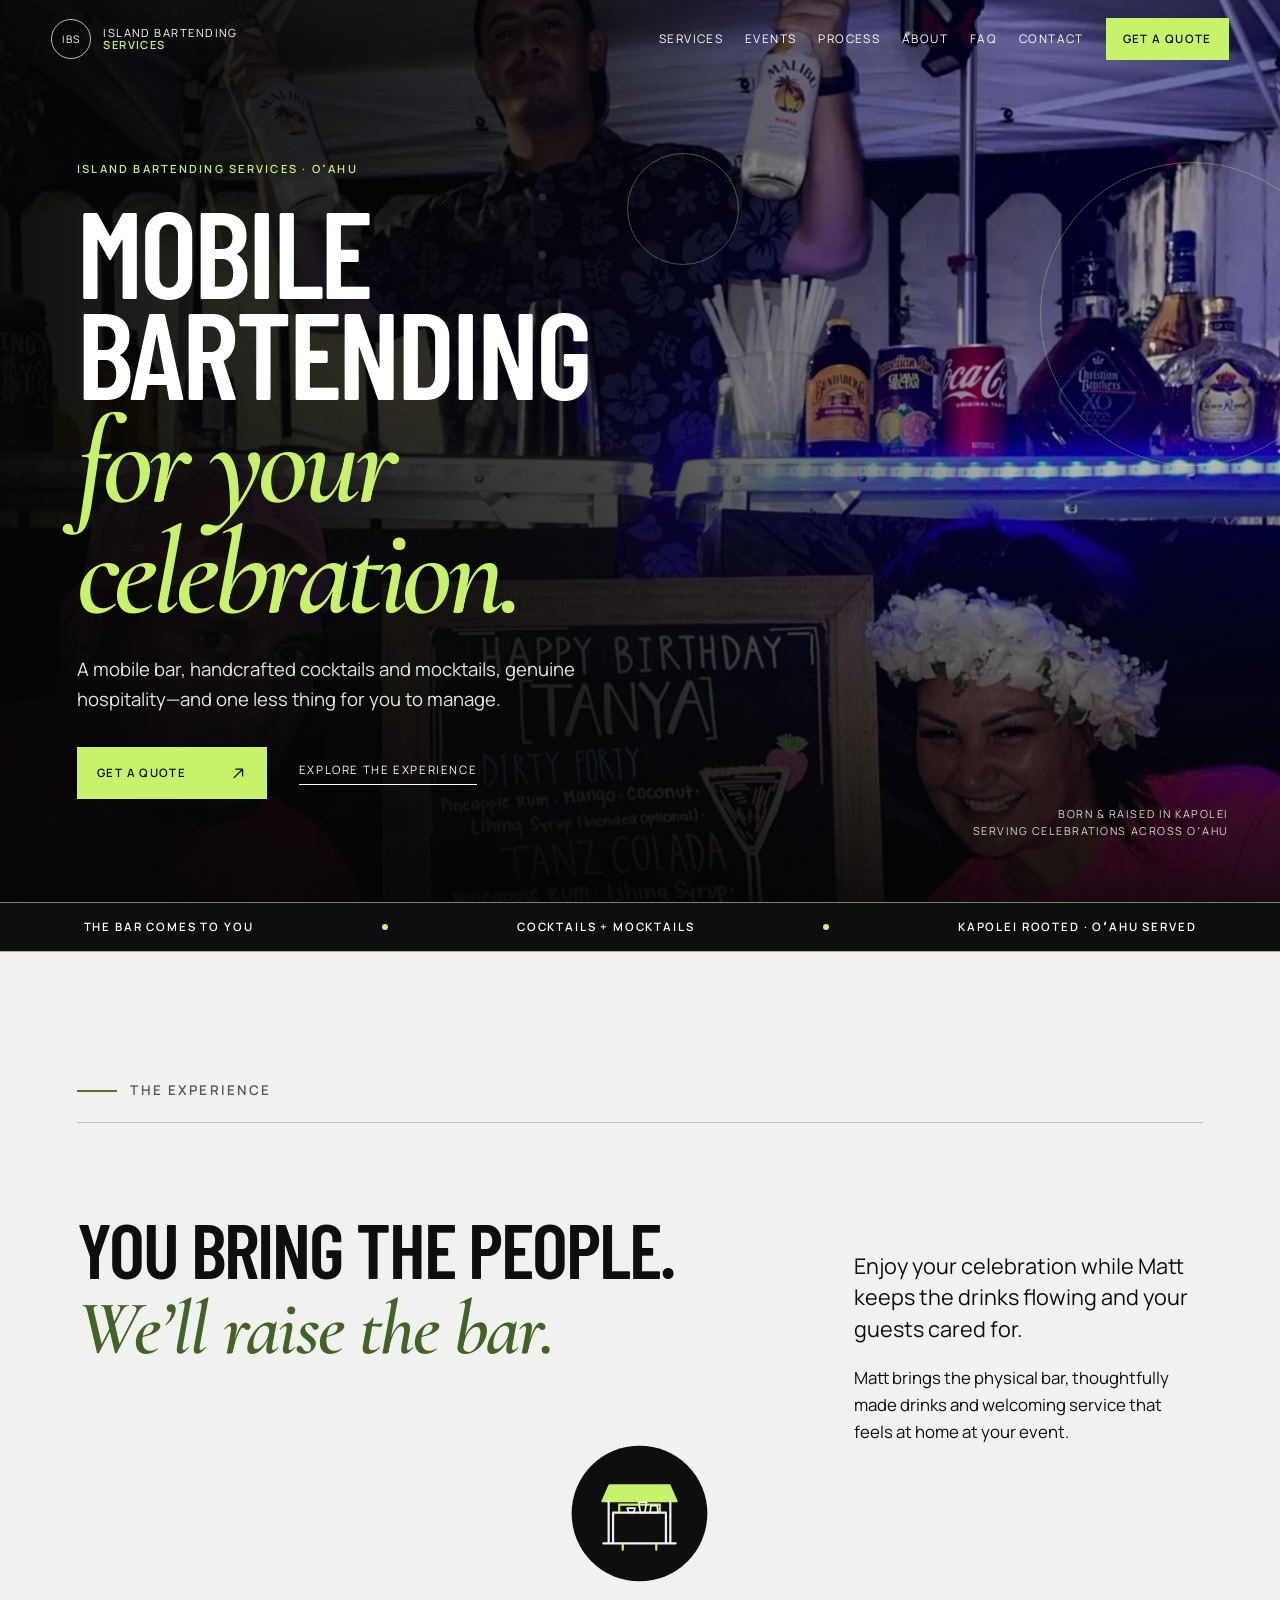
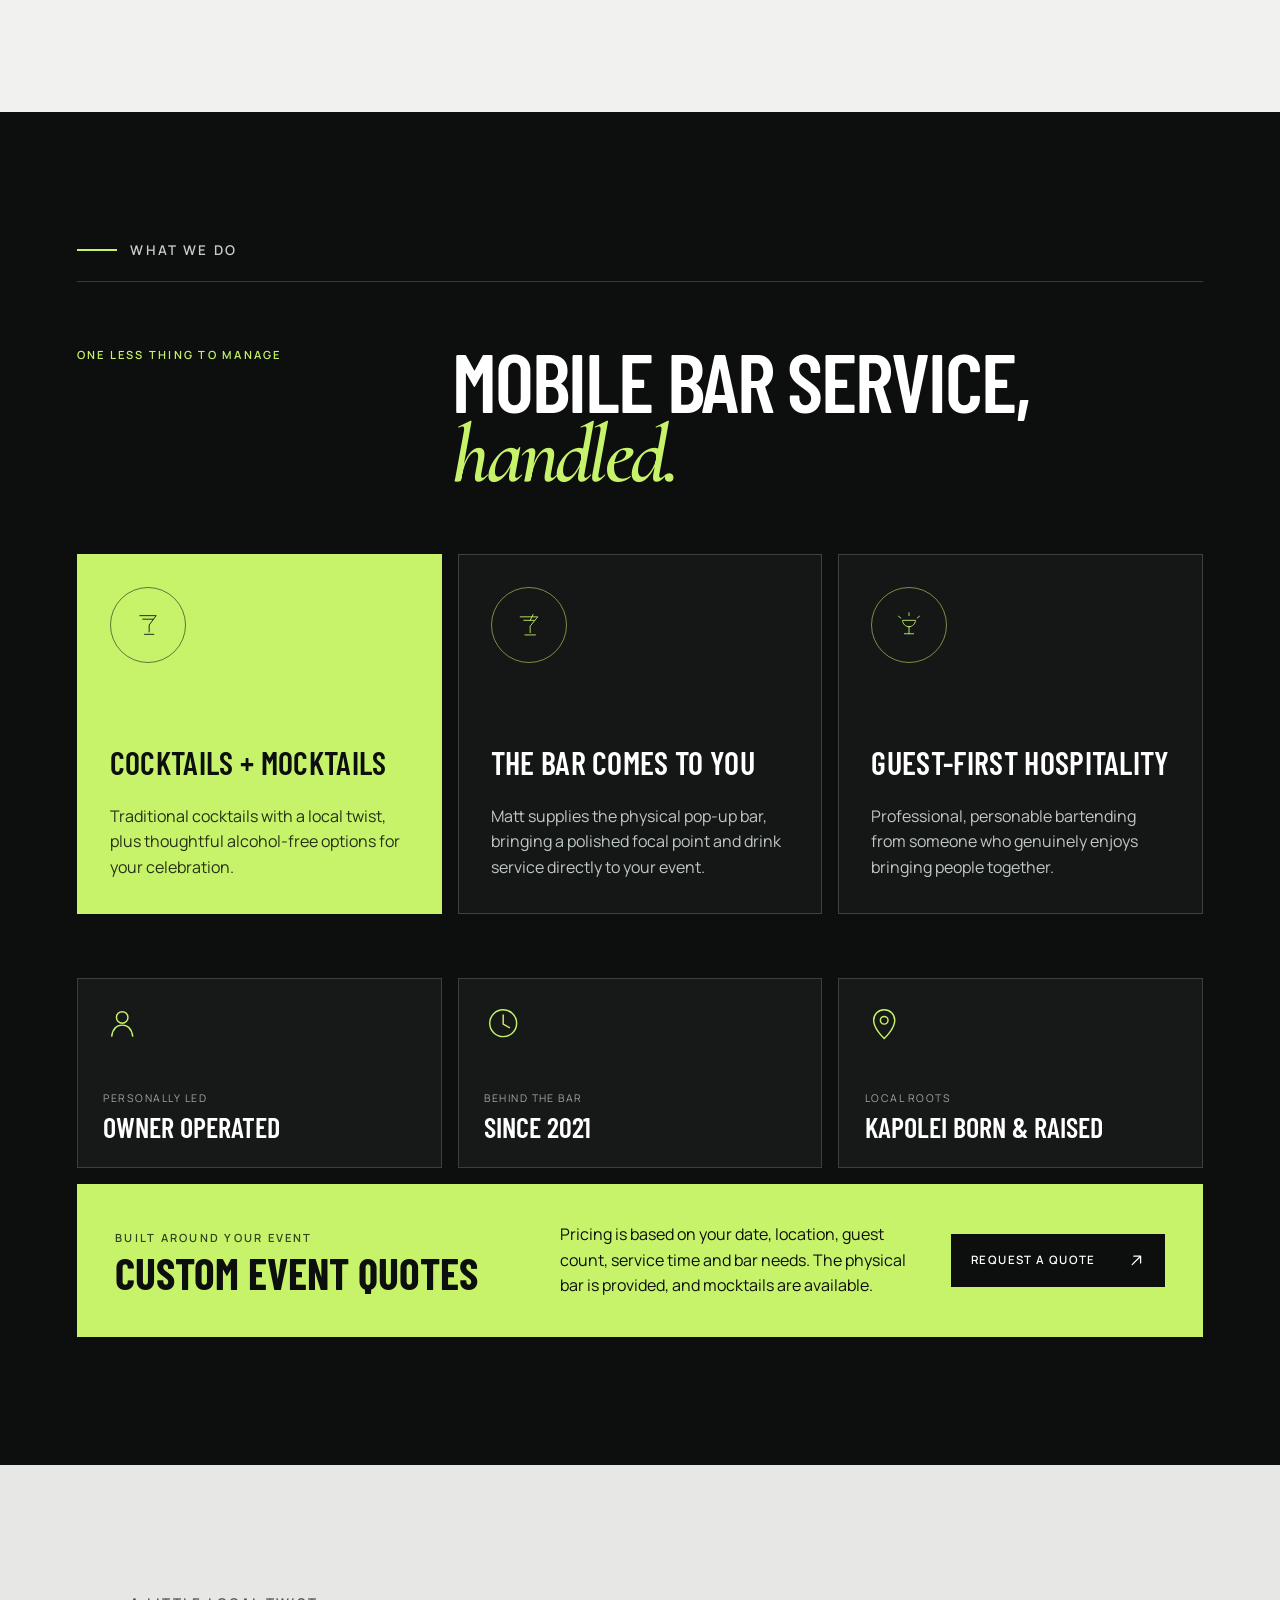
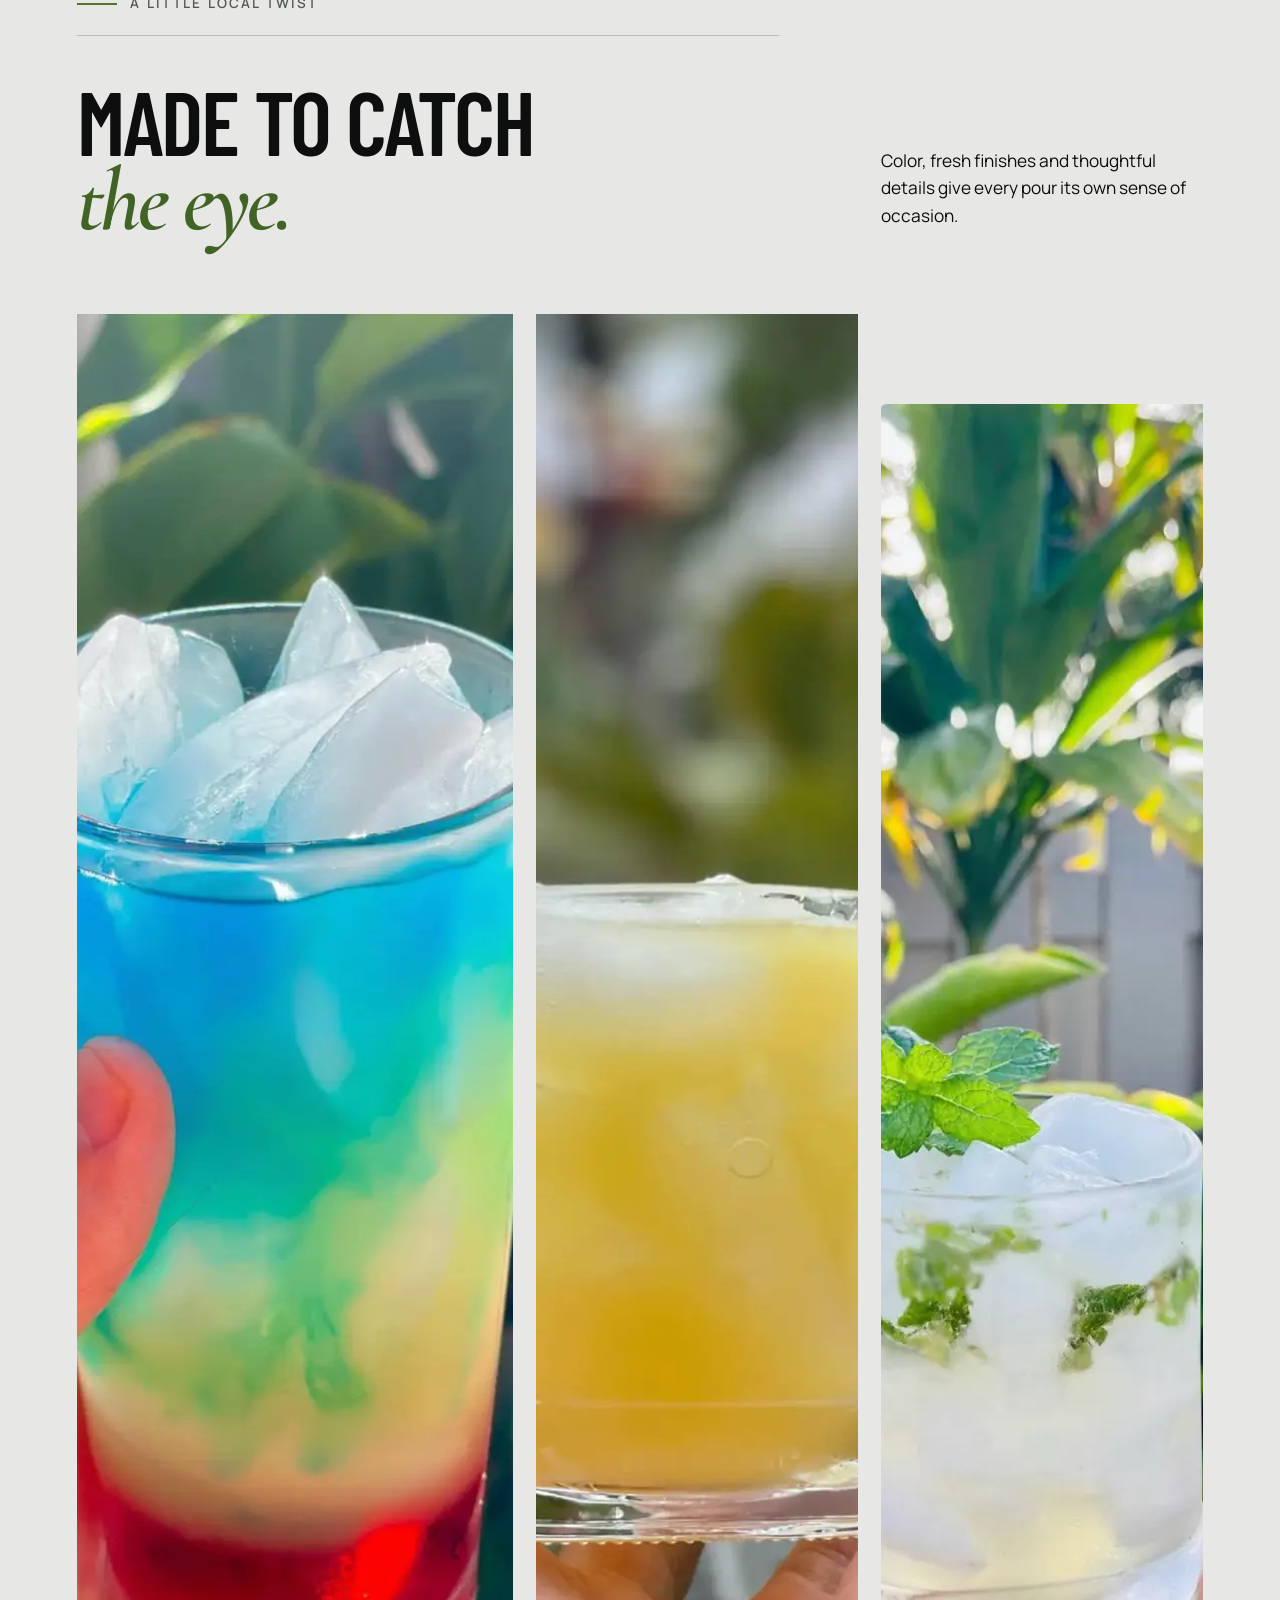
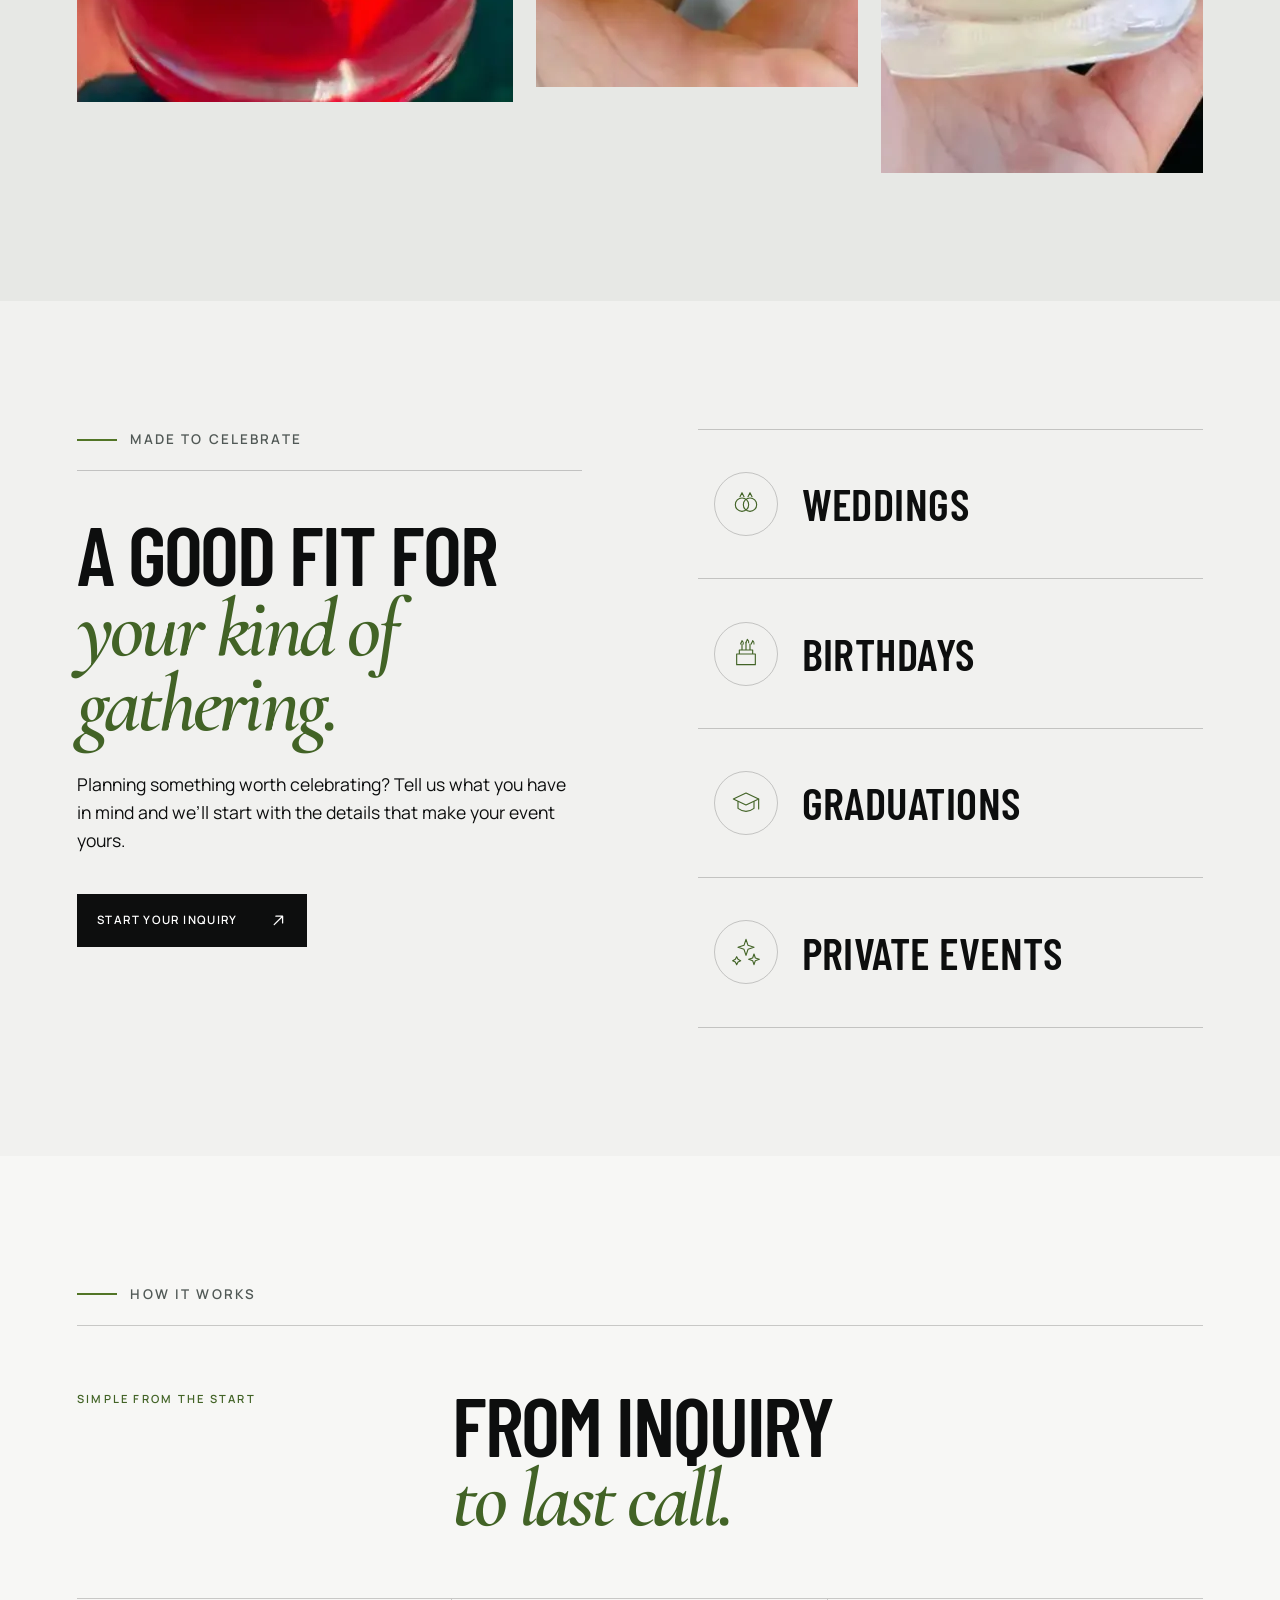
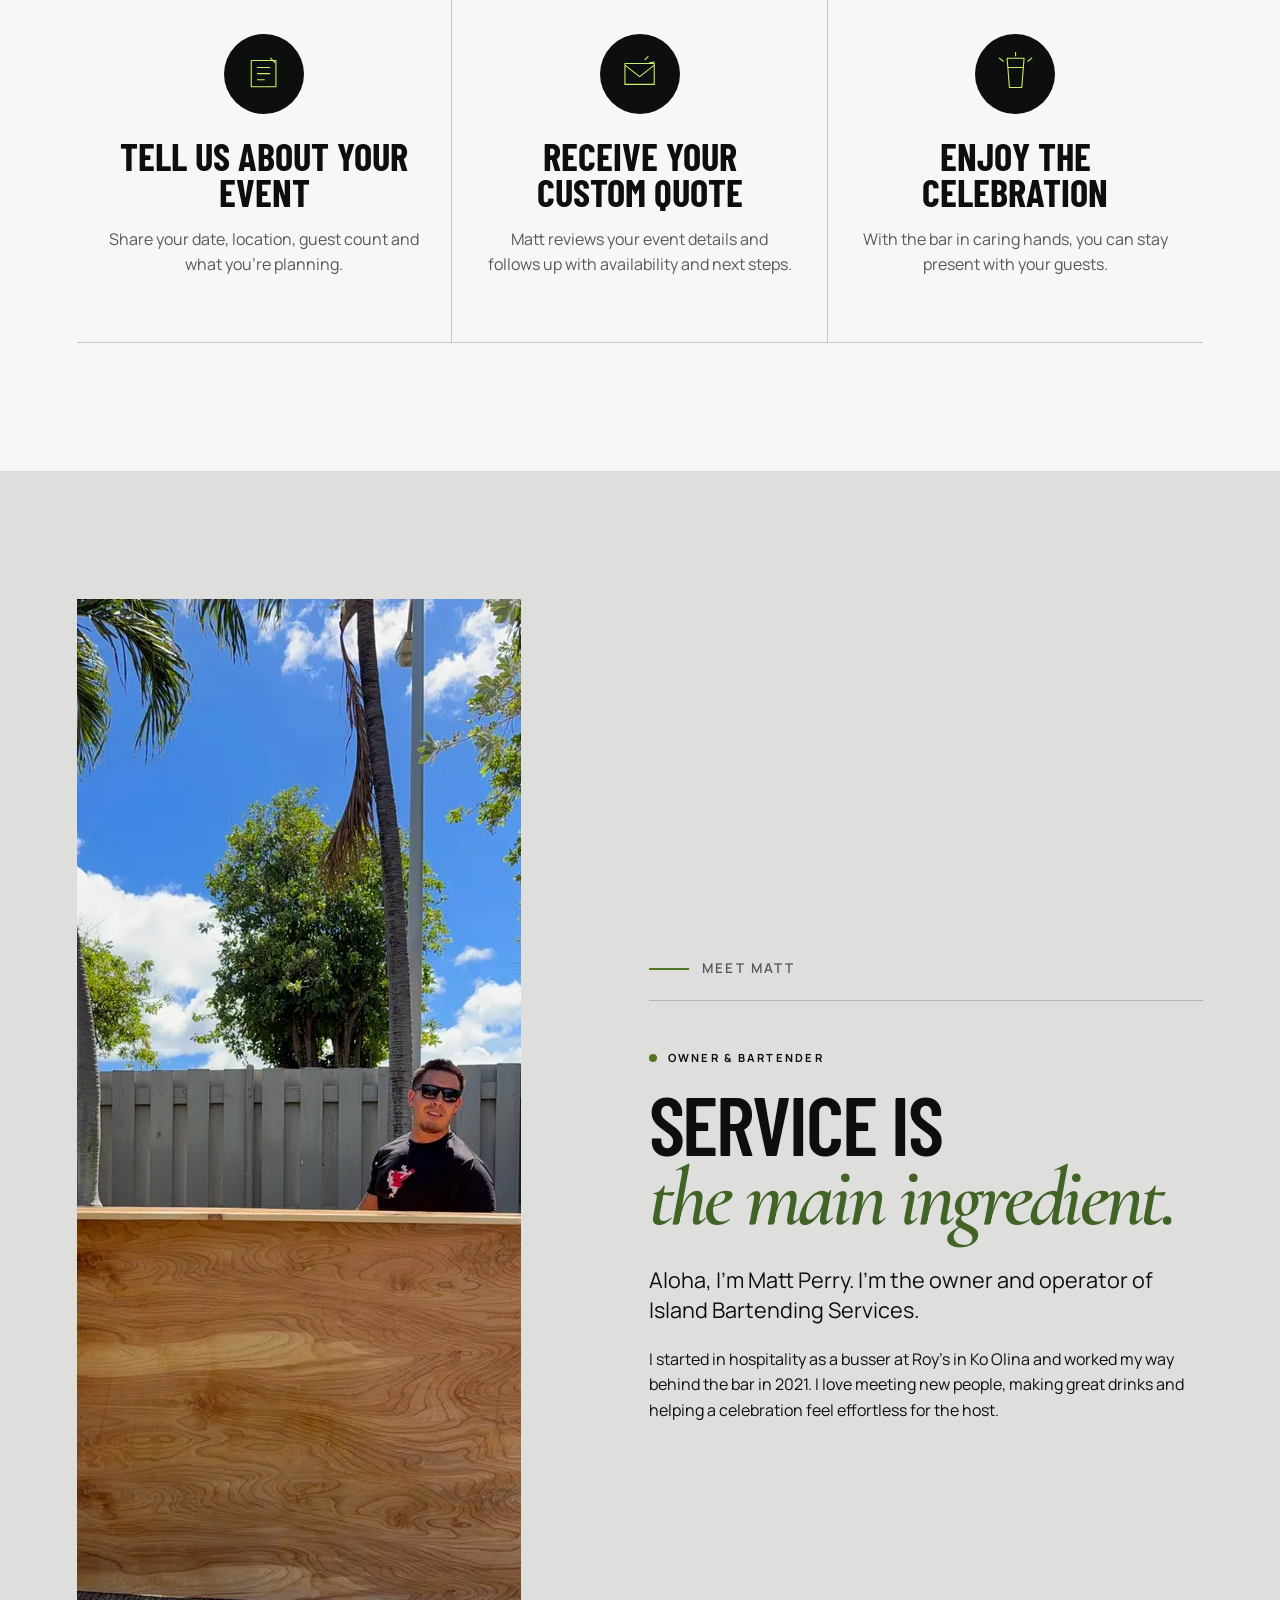
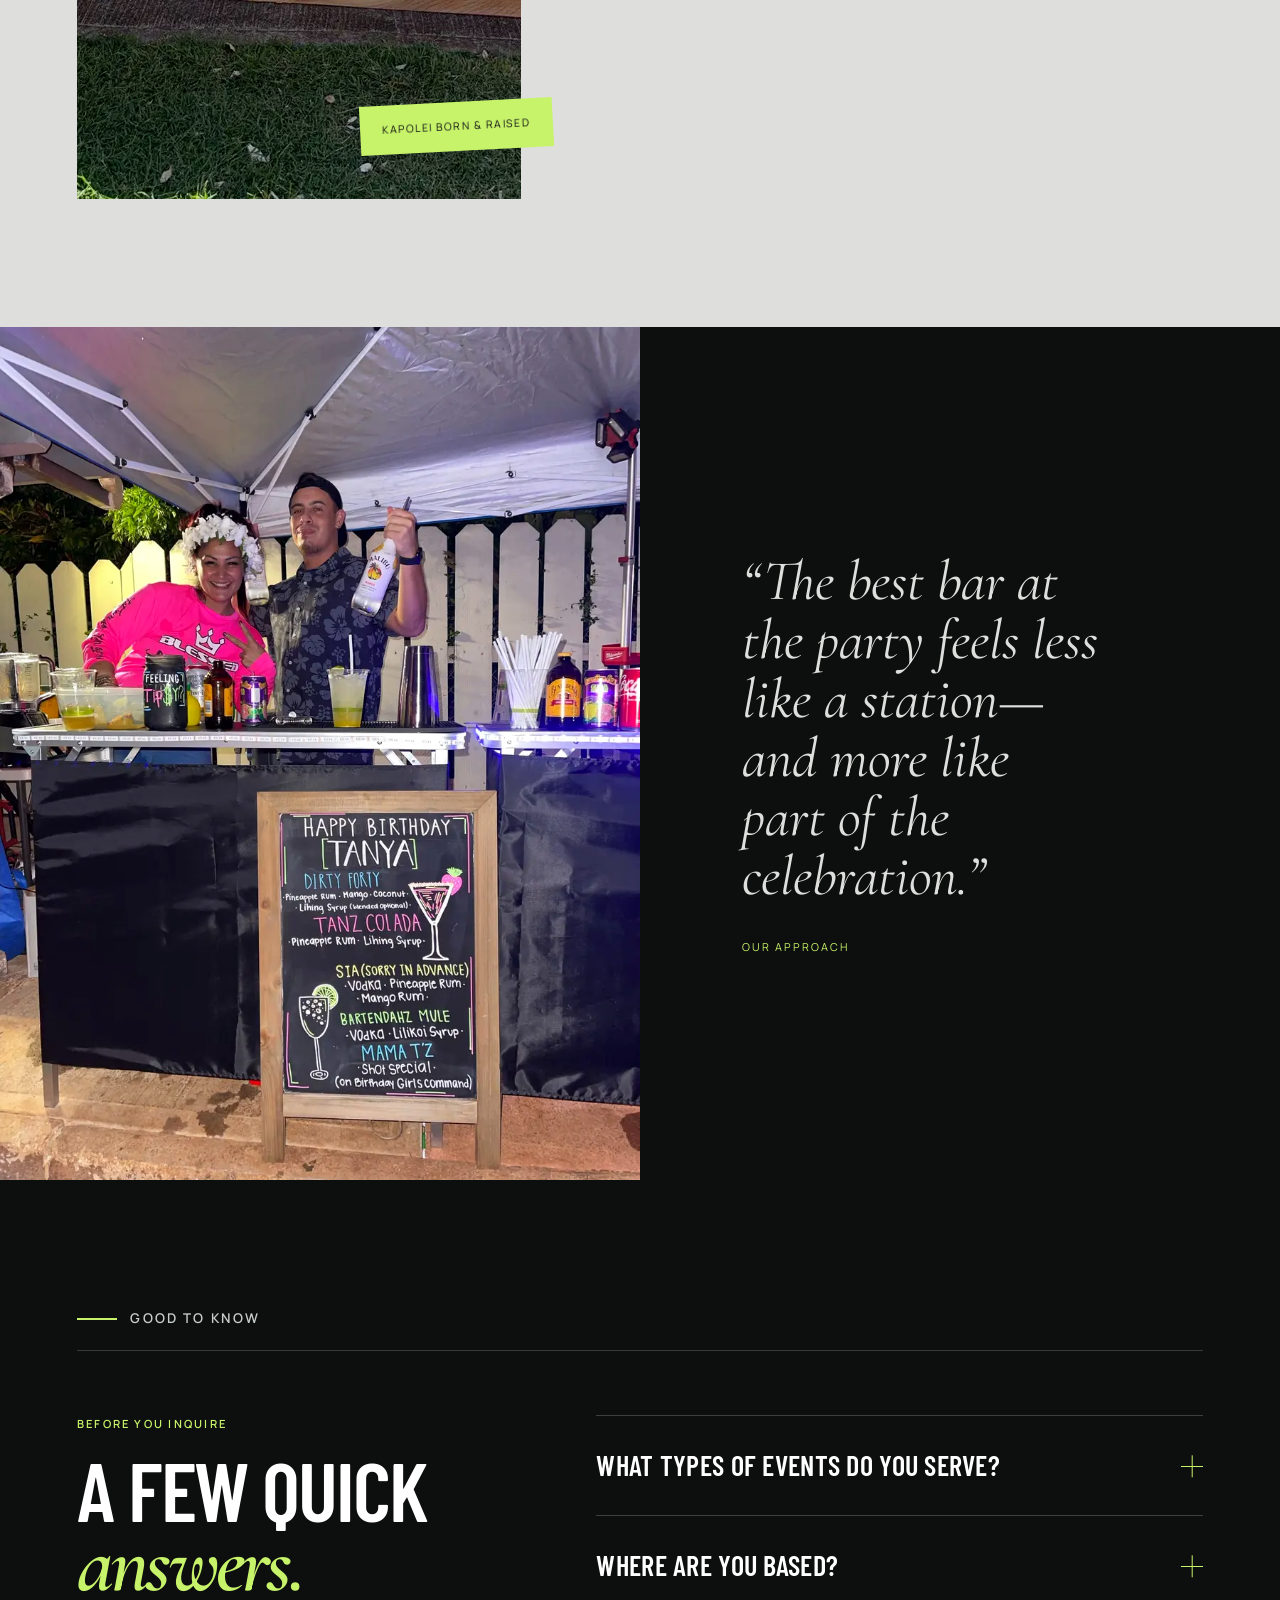
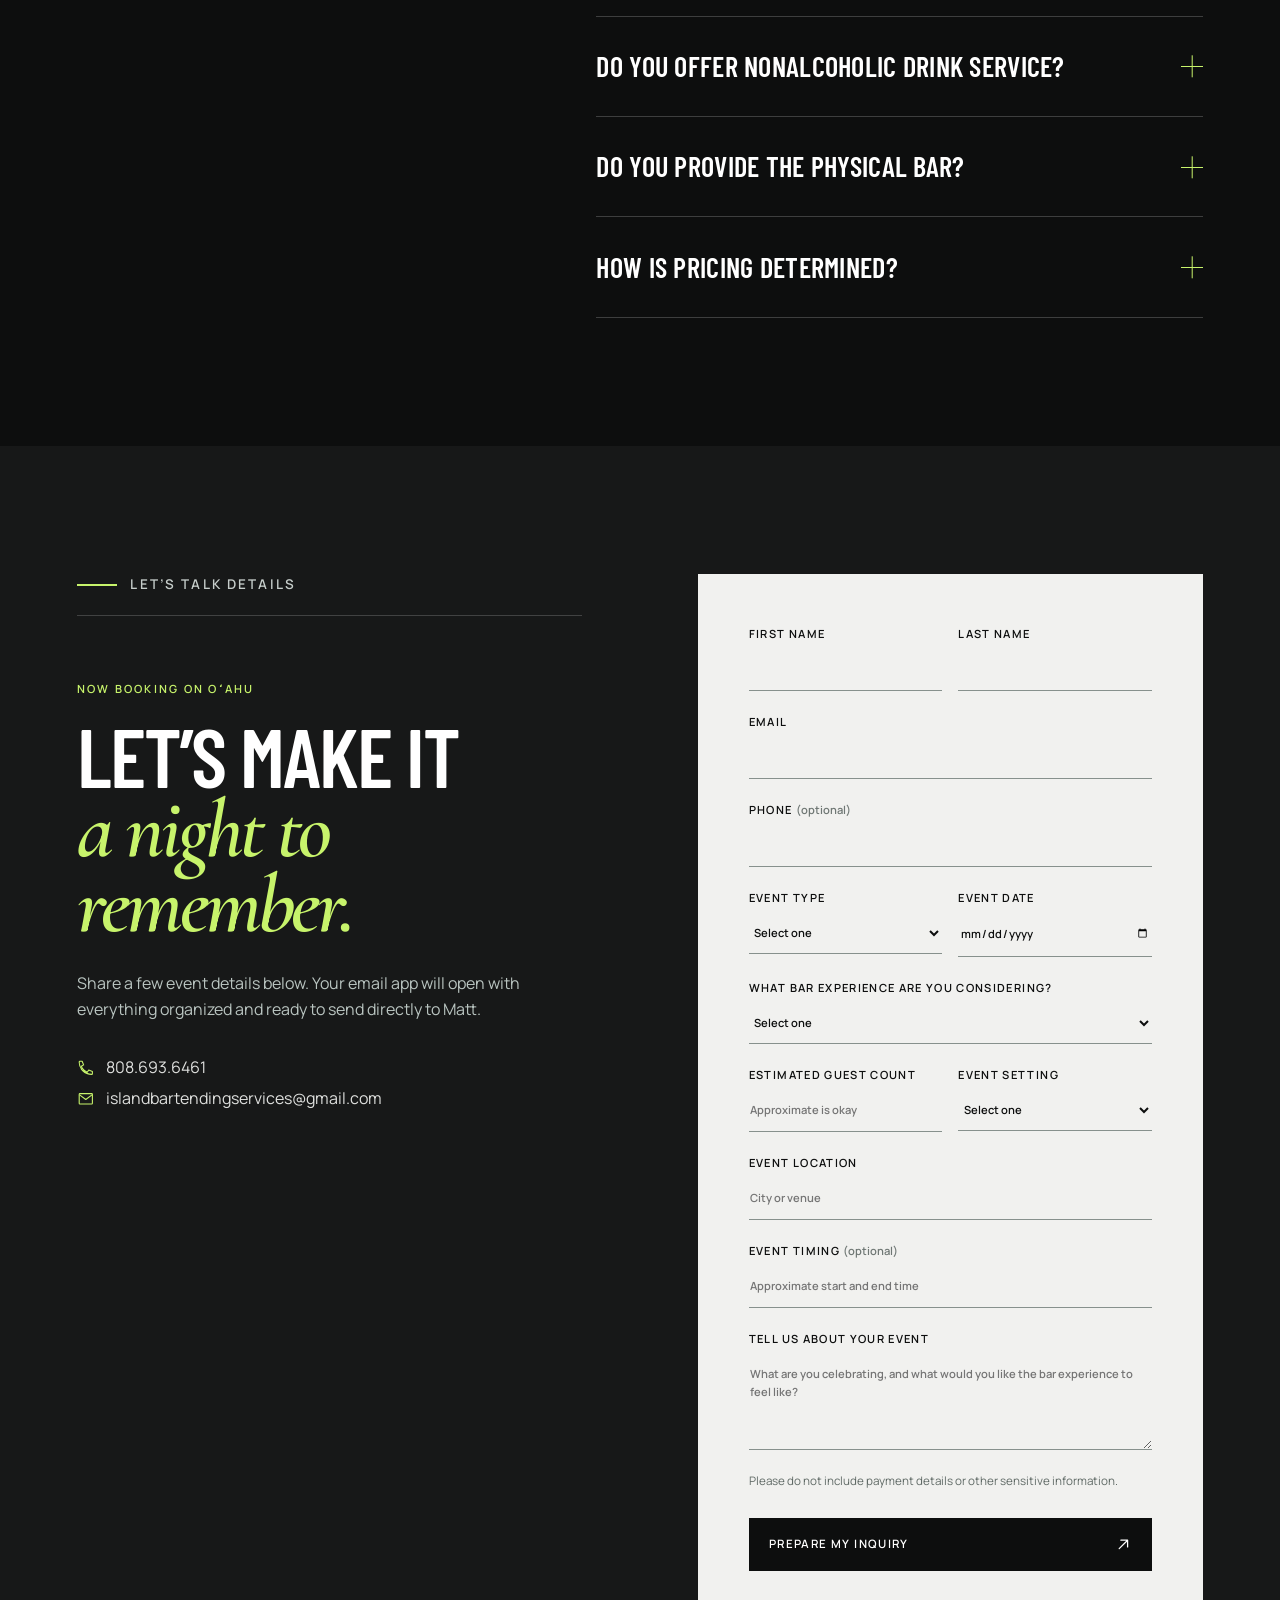
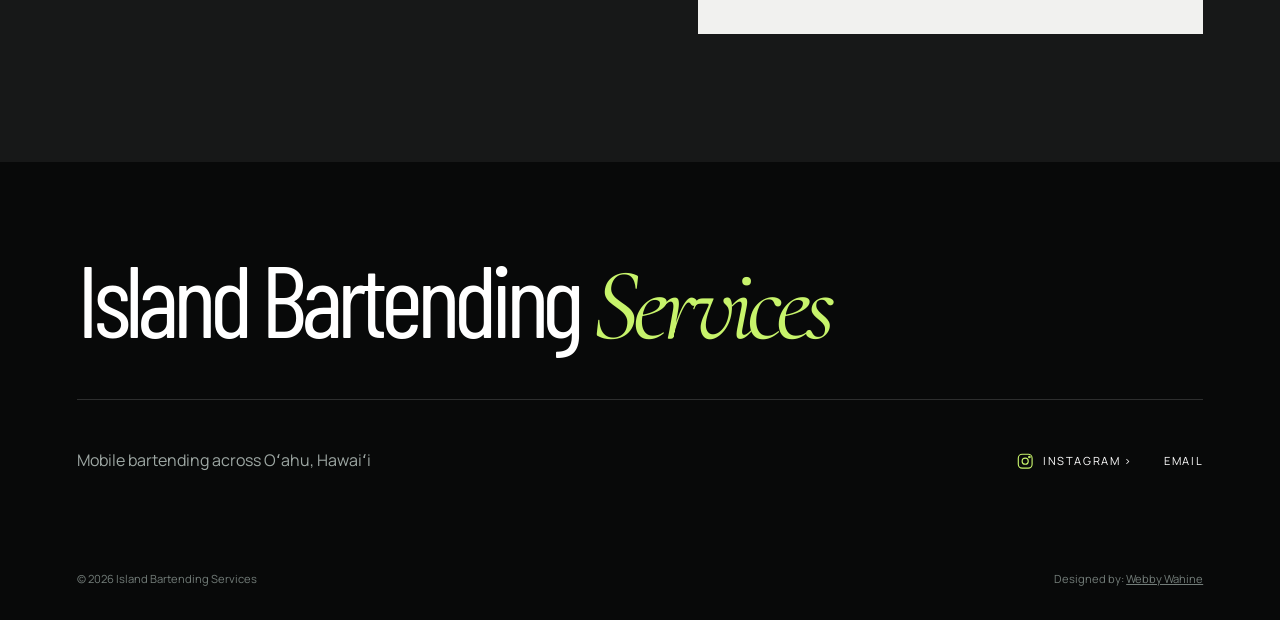
==== commit da50cd1f: "Add files via upload Refine mobile bar motif and add cocktail gallery" ====
--- a/index.html
+++ b/index.html
@@ -136,13 +136,14 @@
             <h2 id="intro-title">
               You bring the people.<br /><span>We’ll raise the bar.</span>
             </h2>
-            <svg class="popup-bar" aria-hidden="true" viewBox="0 0 360 230">
-              <path d="M35 73h290l-22-42H57L35 73Z" class="bar-canopy" />
-              <path d="M54 73v121m252-121v121M25 194h310M45 116h270v78H45z" />
-              <path d="M64 116V83h232v33M84 194v20m192-20v20" />
-              <path d="M106 103h26l-3 13h-20l-3-13Zm13-15v15m85-10h14l2 23h-18l2-23Zm5-13v13M160 92h23l-4 24h-15l-4-24Zm12-12v12" />
-              <circle cx="72" cy="54" r="4" /><circle cx="180" cy="54" r="4" /><circle cx="288" cy="54" r="4" />
-            </svg>
+            <span class="bar-badge" aria-hidden="true">
+              <img
+                src="assets/images/pop-up-bar-signature.svg"
+                width="160"
+                height="160"
+                alt=""
+              />
+            </span>
           </div>
           <div class="intro-copy reveal">
             <p>
@@ -249,14 +250,49 @@
               <path d="M5 15 15 5M7 5h8v8" /></svg
           ></a>
         </div>
-        <img
-          class="bar-signature bar-signature-light reveal"
-          src="assets/images/pop-up-bar-signature.svg"
-          width="640"
-          height="180"
-          alt=""
-        />
         <!-- Developer note: Confirm exactly what mixers, garnishes, cups, ice and alcohol are supplied before publishing a complete inclusions list. -->
+      </section>
+
+      <section class="drinks section" aria-labelledby="drinks-title">
+        <div class="drinks-heading reveal">
+          <div>
+            <div class="section-index">A Little Local Twist</div>
+            <h2 id="drinks-title">Made to catch<br /><em>the eye.</em></h2>
+          </div>
+          <p>
+            Color, fresh finishes and thoughtful details give every pour its
+            own sense of occasion.
+          </p>
+        </div>
+        <div class="drink-gallery">
+          <figure class="drink-photo drink-photo-tall reveal">
+            <img
+              src="assets/images/cocktail-island-color.webp"
+              width="1100"
+              height="1388"
+              loading="lazy"
+              alt="Colorful layered cocktail held outdoors against tropical greenery"
+            />
+          </figure>
+          <figure class="drink-photo reveal">
+            <img
+              src="assets/images/cocktail-golden.webp"
+              width="1100"
+              height="1373"
+              loading="lazy"
+              alt="Golden cocktail served over ice in a short glass"
+            />
+          </figure>
+          <figure class="drink-photo drink-photo-offset reveal">
+            <img
+              src="assets/images/cocktail-mint.webp"
+              width="1100"
+              height="1369"
+              loading="lazy"
+              alt="Clear cocktail with ice and fresh mint held in a sunny garden"
+            />
+          </figure>
+        </div>
       </section>
 
       <section
@@ -345,13 +381,6 @@
             </p>
           </article>
         </div>
-        <img
-          class="bar-signature reveal"
-          src="assets/images/pop-up-bar-signature.svg"
-          width="640"
-          height="180"
-          alt=""
-        />
       </section>
 
       <section class="about section" id="about" aria-labelledby="about-title">
--- a/assets/css/styles.css
+++ b/assets/css/styles.css
@@ -394,54 +394,30 @@
 }
 .intro-statement {
   position: relative;
-  min-height: clamp(350px, 34vw, 530px);
-  padding-bottom: clamp(9rem, 15vw, 13rem);
-}
-.popup-bar {
+  min-height: clamp(300px, 29vw, 430px);
+  padding-bottom: clamp(5rem, 8vw, 7rem);
+}
+.bar-badge {
   position: absolute;
-  right: -1rem;
-  bottom: -0.75rem;
-  width: clamp(190px, 24vw, 330px);
-  max-width: 58%;
-  fill: none;
-  stroke: var(--ink);
-  stroke-width: 3;
-  stroke-linecap: round;
-  stroke-linejoin: round;
-  transition: transform 0.4s ease;
-}
-.popup-bar .bar-canopy {
-  fill: var(--lime);
-}
-.popup-bar path,
-.popup-bar circle {
-  stroke-dasharray: 900;
-  stroke-dashoffset: 900;
-}
-.intro-statement.visible .popup-bar path,
-.intro-statement.visible .popup-bar circle {
-  animation: draw-bar 1.35s ease-out 0.2s forwards;
-}
-.intro-statement.visible .popup-bar .bar-canopy {
-  animation:
-    draw-bar 1.35s ease-out 0.2s forwards,
-    canopy-in 0.55s ease-out 0.65s both;
-}
-@keyframes draw-bar {
-  to {
-    stroke-dashoffset: 0;
-  }
-}
-@keyframes canopy-in {
-  from {
-    fill-opacity: 0;
-  }
-  to {
-    fill-opacity: 1;
-  }
-}
-.intro-statement:hover .popup-bar {
-  transform: translateY(-7px) rotate(-1deg);
+  right: 1rem;
+  bottom: 0;
+  width: clamp(104px, 11vw, 150px);
+  opacity: 0;
+  transform: translateY(18px) rotate(4deg);
+  transition:
+    opacity 0.55s ease,
+    transform 0.65s cubic-bezier(0.2, 0.7, 0.2, 1);
+}
+.intro-statement.visible .bar-badge {
+  opacity: 1;
+  transform: none;
+}
+.bar-badge img {
+  width: 100%;
+  height: auto;
+}
+.bar-badge:hover {
+  transform: translateY(-5px) rotate(-2deg);
 }
 .intro h2 {
   font-family: var(--display);
@@ -549,16 +525,59 @@
 .service-row:first-child p {
   color: #263015;
 }
-.bar-signature {
-  display: block;
-  width: min(100%, 640px);
-  height: auto;
-  margin: clamp(3rem, 7vw, 6rem) auto 0;
-}
-.bar-signature-light {
-  padding: clamp(1rem, 2.5vw, 1.75rem);
-  background: var(--lime);
-  border-radius: 12rem 12rem 0 0;
+.drinks {
+  background: #e7e8e5;
+}
+.drinks-heading {
+  display: grid;
+  grid-template-columns: minmax(0, 1.2fr) minmax(260px, 0.55fr);
+  gap: clamp(2rem, 8vw, 8rem);
+  align-items: end;
+  margin-bottom: clamp(2.5rem, 6vw, 5rem);
+}
+.drinks h2 {
+  margin: 3rem 0 0;
+  font-family: var(--display);
+  font-size: clamp(3.3rem, 7vw, 7.4rem);
+  font-weight: 600;
+  line-height: 0.82;
+  letter-spacing: -0.025em;
+  text-transform: uppercase;
+}
+.drinks h2 em {
+  color: #426326;
+}
+.drinks-heading > p {
+  max-width: 430px;
+  margin: 0 0 0.5rem;
+  font-size: 1.08rem;
+}
+.drink-gallery {
+  display: grid;
+  grid-template-columns: 1.15fr 0.85fr 0.85fr;
+  gap: clamp(0.75rem, 1.8vw, 1.5rem);
+  align-items: start;
+}
+.drink-photo {
+  position: relative;
+  overflow: hidden;
+  margin: 0;
+  background: var(--ink);
+}
+.drink-photo img {
+  width: 100%;
+  aspect-ratio: 4 / 5;
+  object-fit: cover;
+  transition: transform 0.7s cubic-bezier(0.2, 0.7, 0.2, 1);
+}
+.drink-photo-tall img {
+  aspect-ratio: 3 / 4;
+}
+.drink-photo-offset {
+  margin-top: clamp(2rem, 7vw, 6rem);
+}
+.drink-photo:hover img {
+  transform: scale(1.045);
 }
 .events {
   display: grid;
@@ -974,6 +993,7 @@
   }
   .intro-grid,
   .services-heading,
+  .drinks-heading,
   .events,
   .about,
   .moment,
@@ -984,12 +1004,11 @@
     min-height: 0;
     padding-bottom: 0;
   }
-  .popup-bar {
+  .bar-badge {
     position: static;
     display: block;
-    width: min(72%, 320px);
-    max-width: none;
-    margin: 2.5rem 0 0 auto;
+    width: 116px;
+    margin: 2rem 0 0 auto;
   }
   .services-heading {
     gap: 1.5rem;
@@ -999,6 +1018,13 @@
   }
   .service-row {
     min-height: 290px;
+  }
+  .drink-gallery {
+    grid-template-columns: 1.1fr 0.9fr;
+  }
+  .drink-photo-offset {
+    grid-column: 2;
+    margin-top: -18%;
   }
   .events-copy {
     position: static;
@@ -1076,6 +1102,13 @@
     min-height: 270px;
     gap: 0.75rem;
     padding: 1.5rem;
+  }
+  .drink-gallery {
+    grid-template-columns: 1fr;
+  }
+  .drink-photo-offset {
+    grid-column: auto;
+    margin-top: 0;
   }
   .service-row h3 {
     font-size: 1.6rem;
@@ -1474,8 +1507,8 @@
     opacity: 1;
     transform: none;
   }
-  .popup-bar path,
-  .popup-bar circle {
-    stroke-dashoffset: 0;
-  }
-}
+  .bar-badge {
+    opacity: 1;
+    transform: none;
+  }
+}
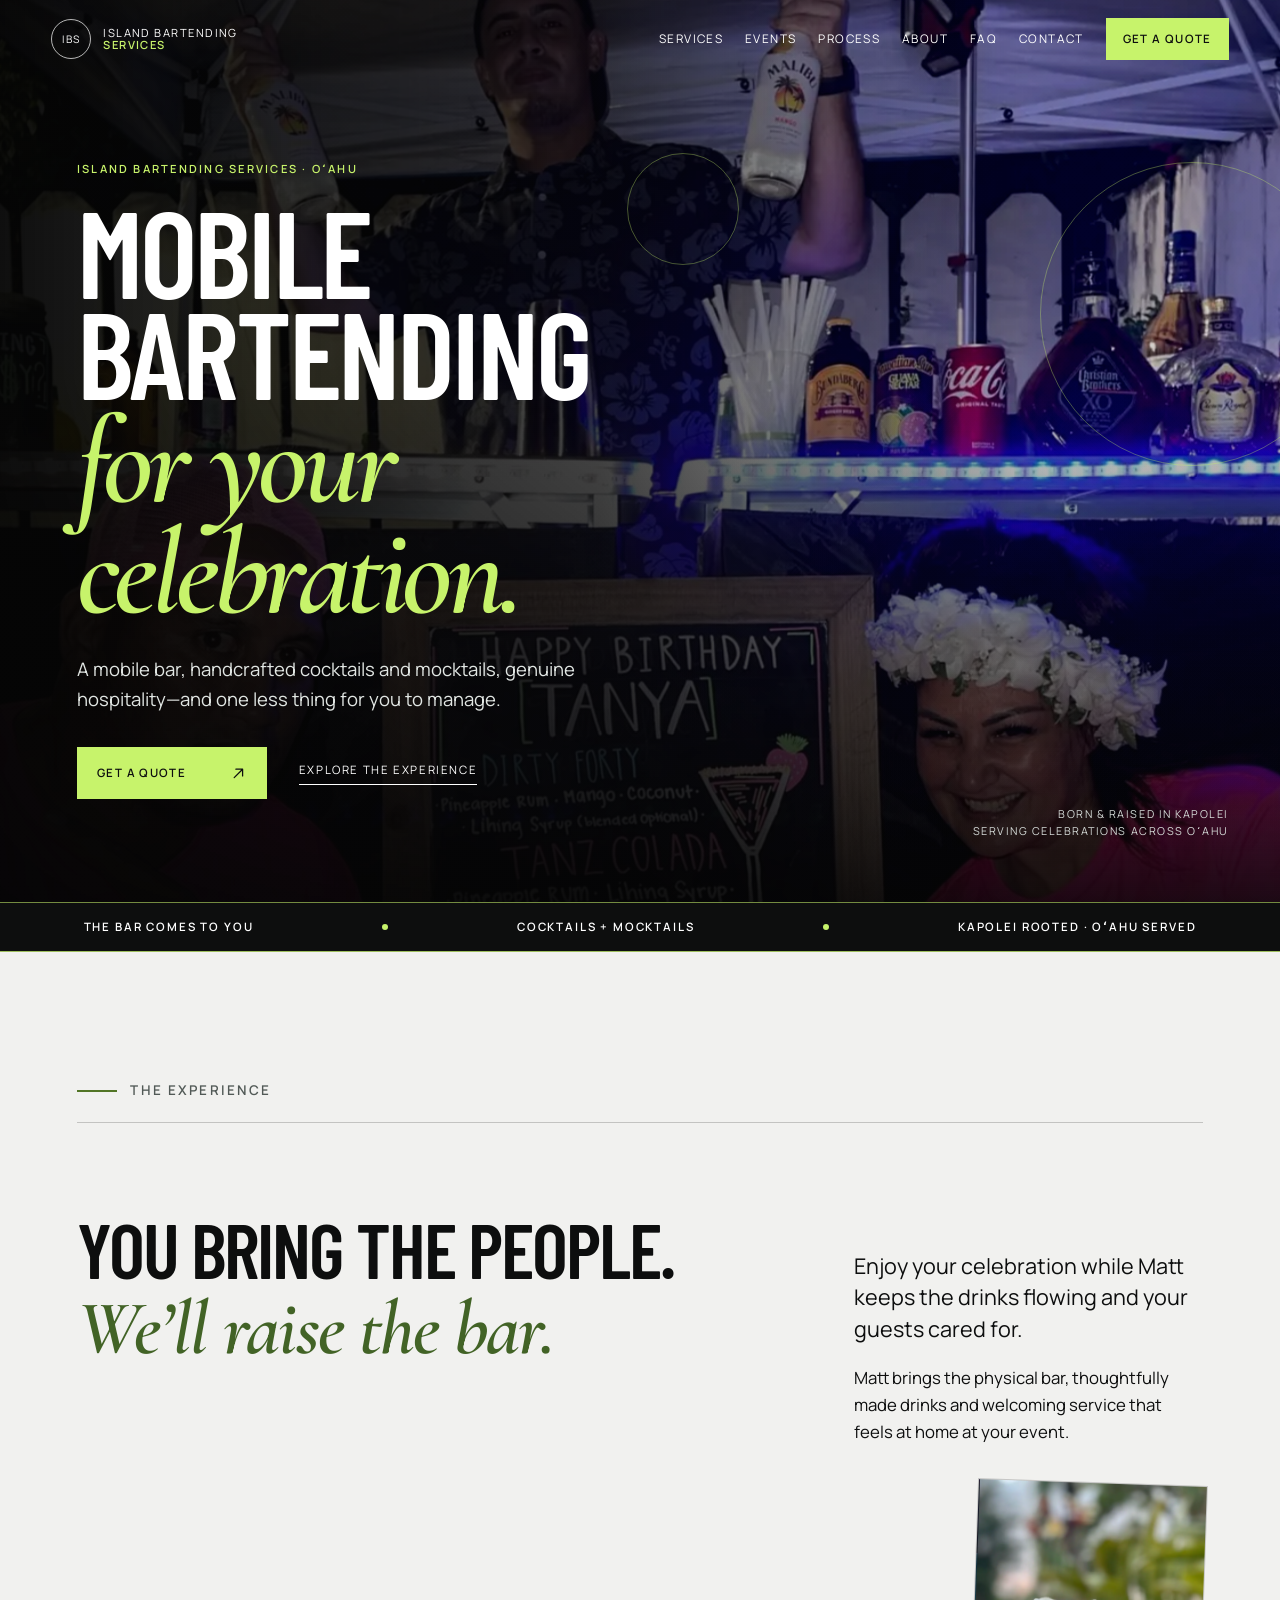
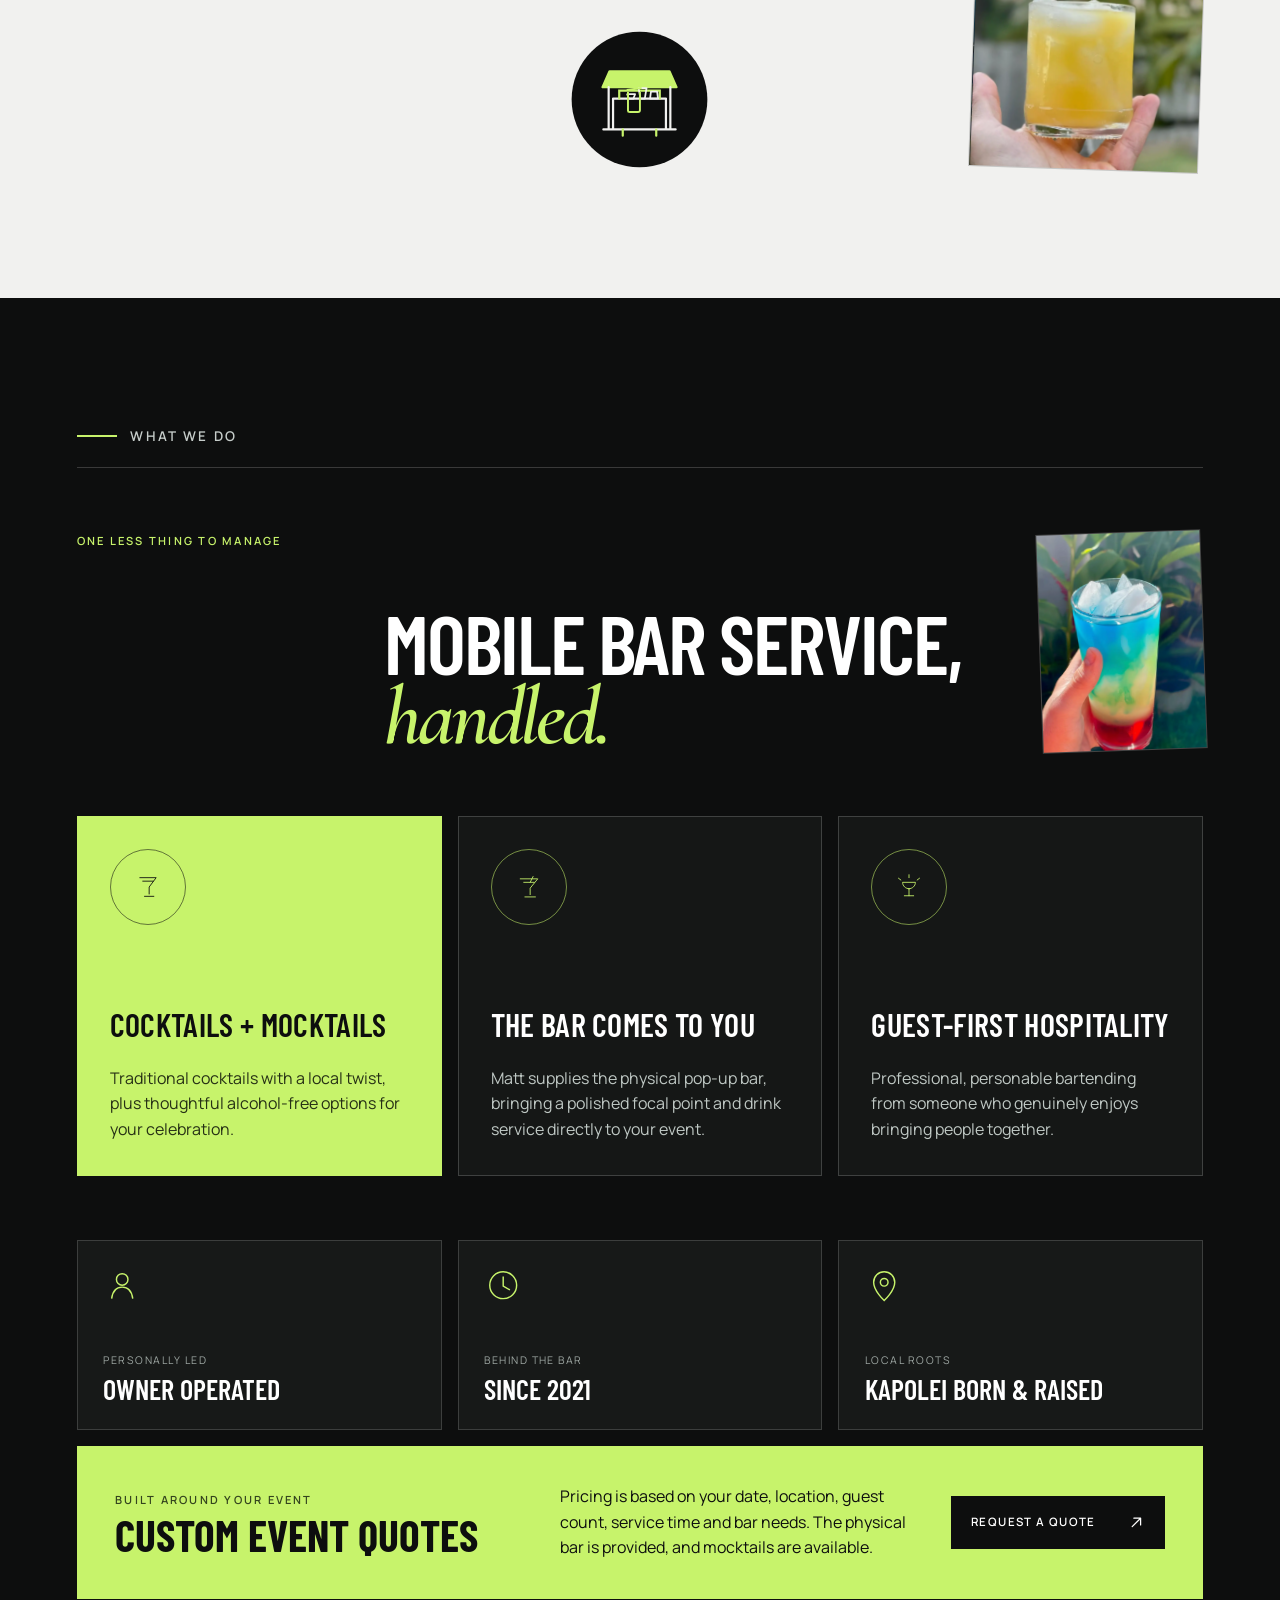
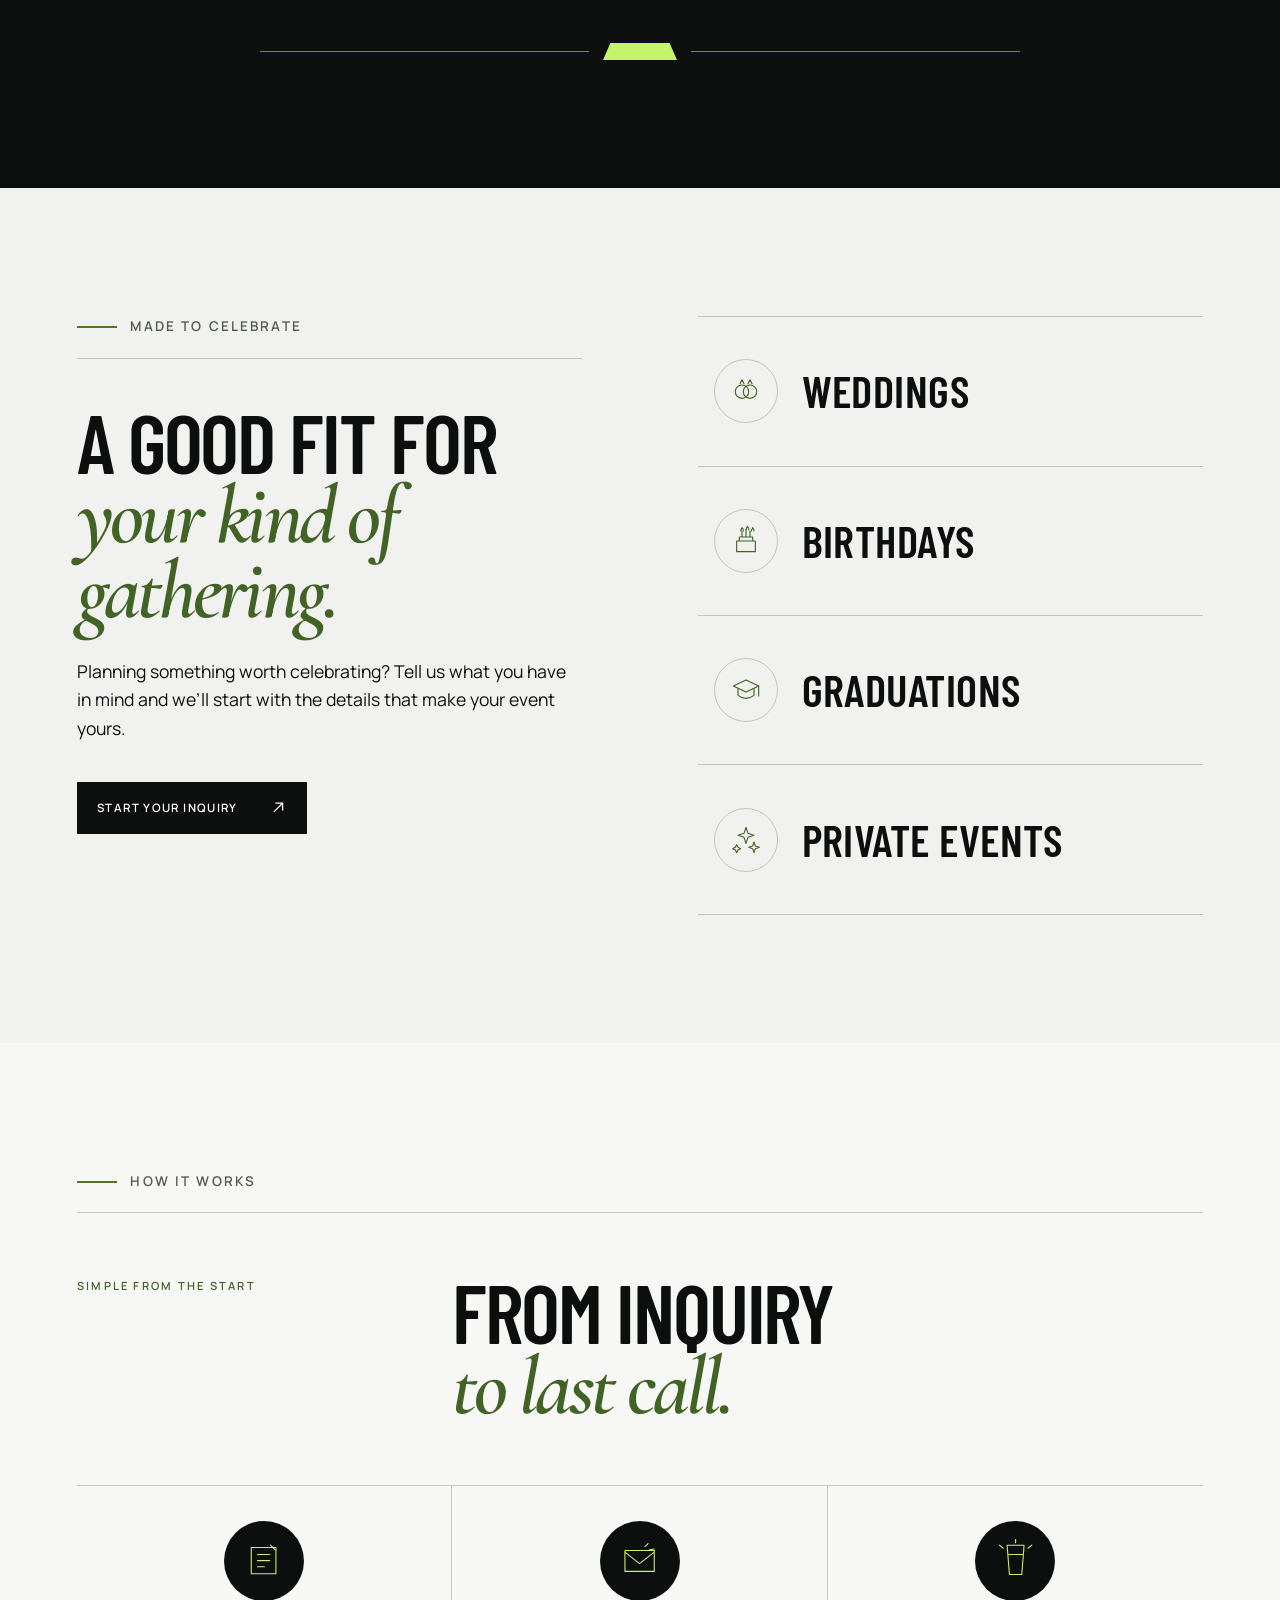
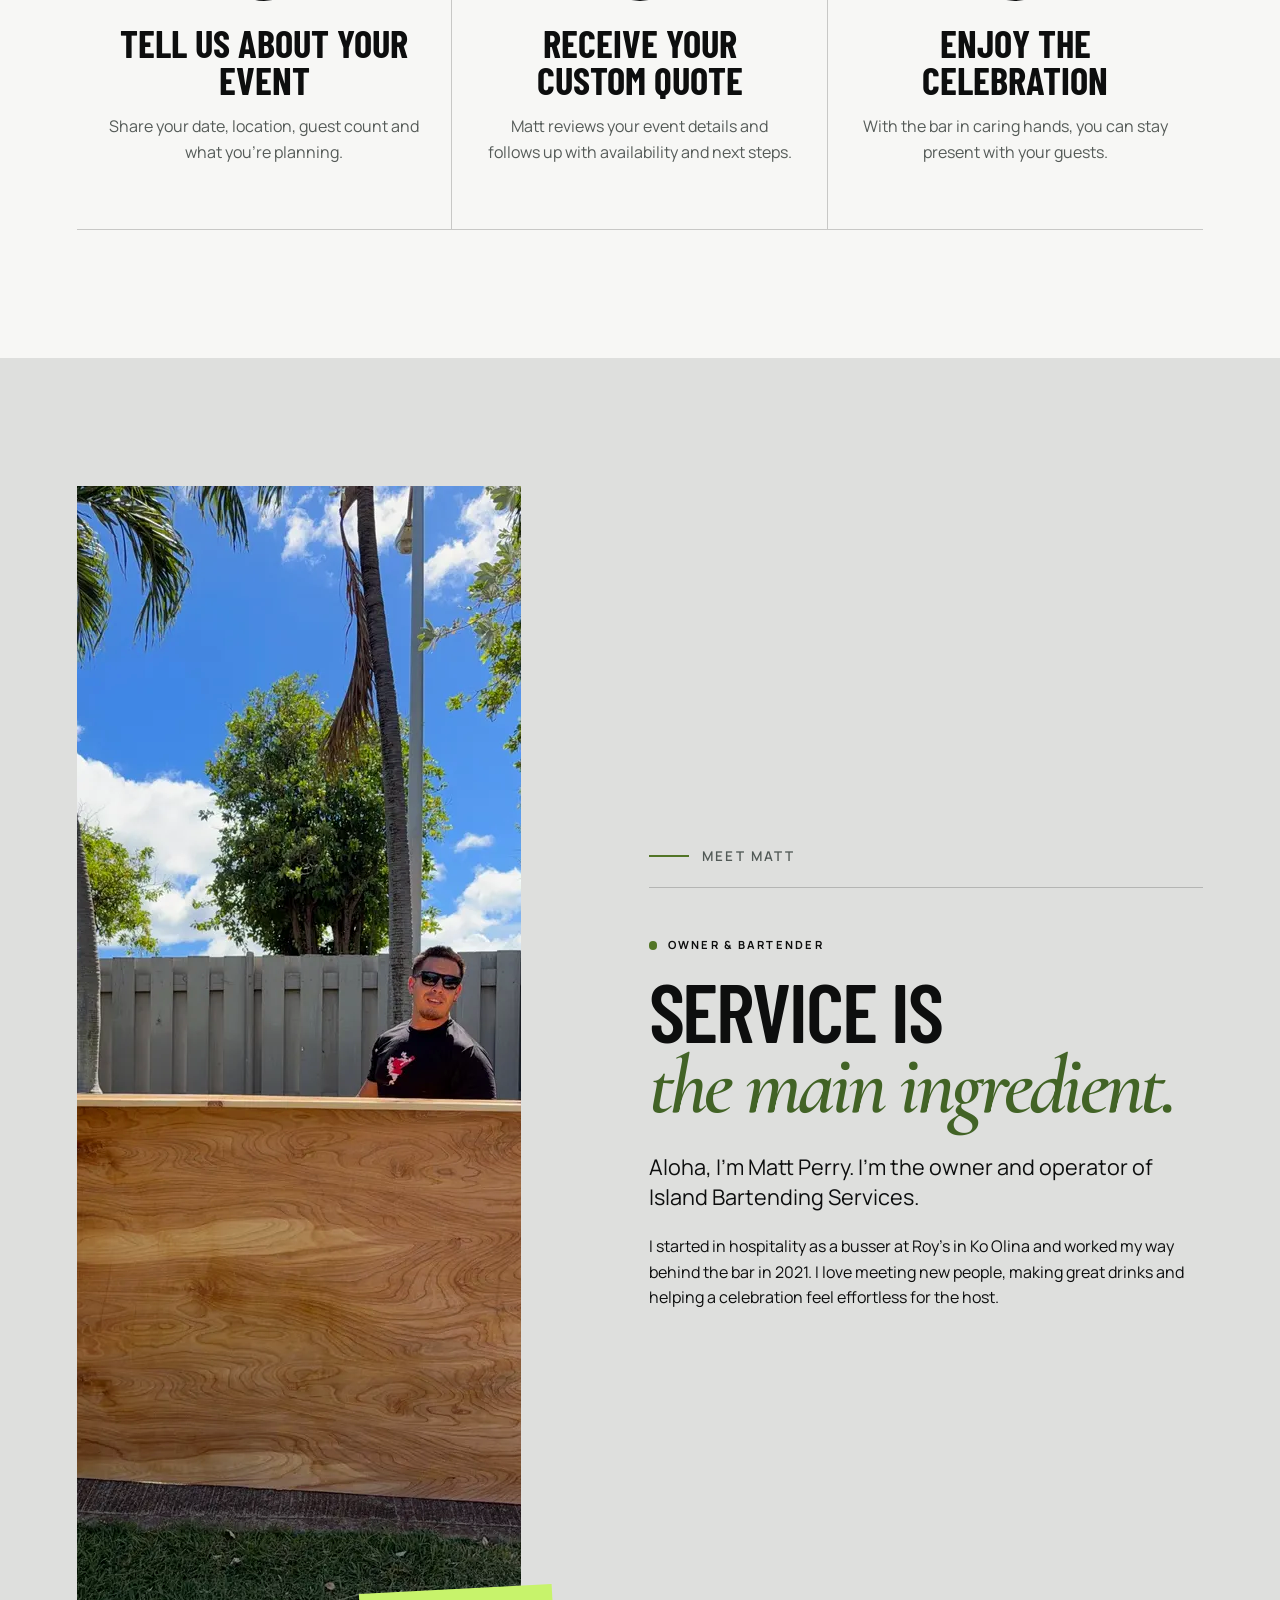
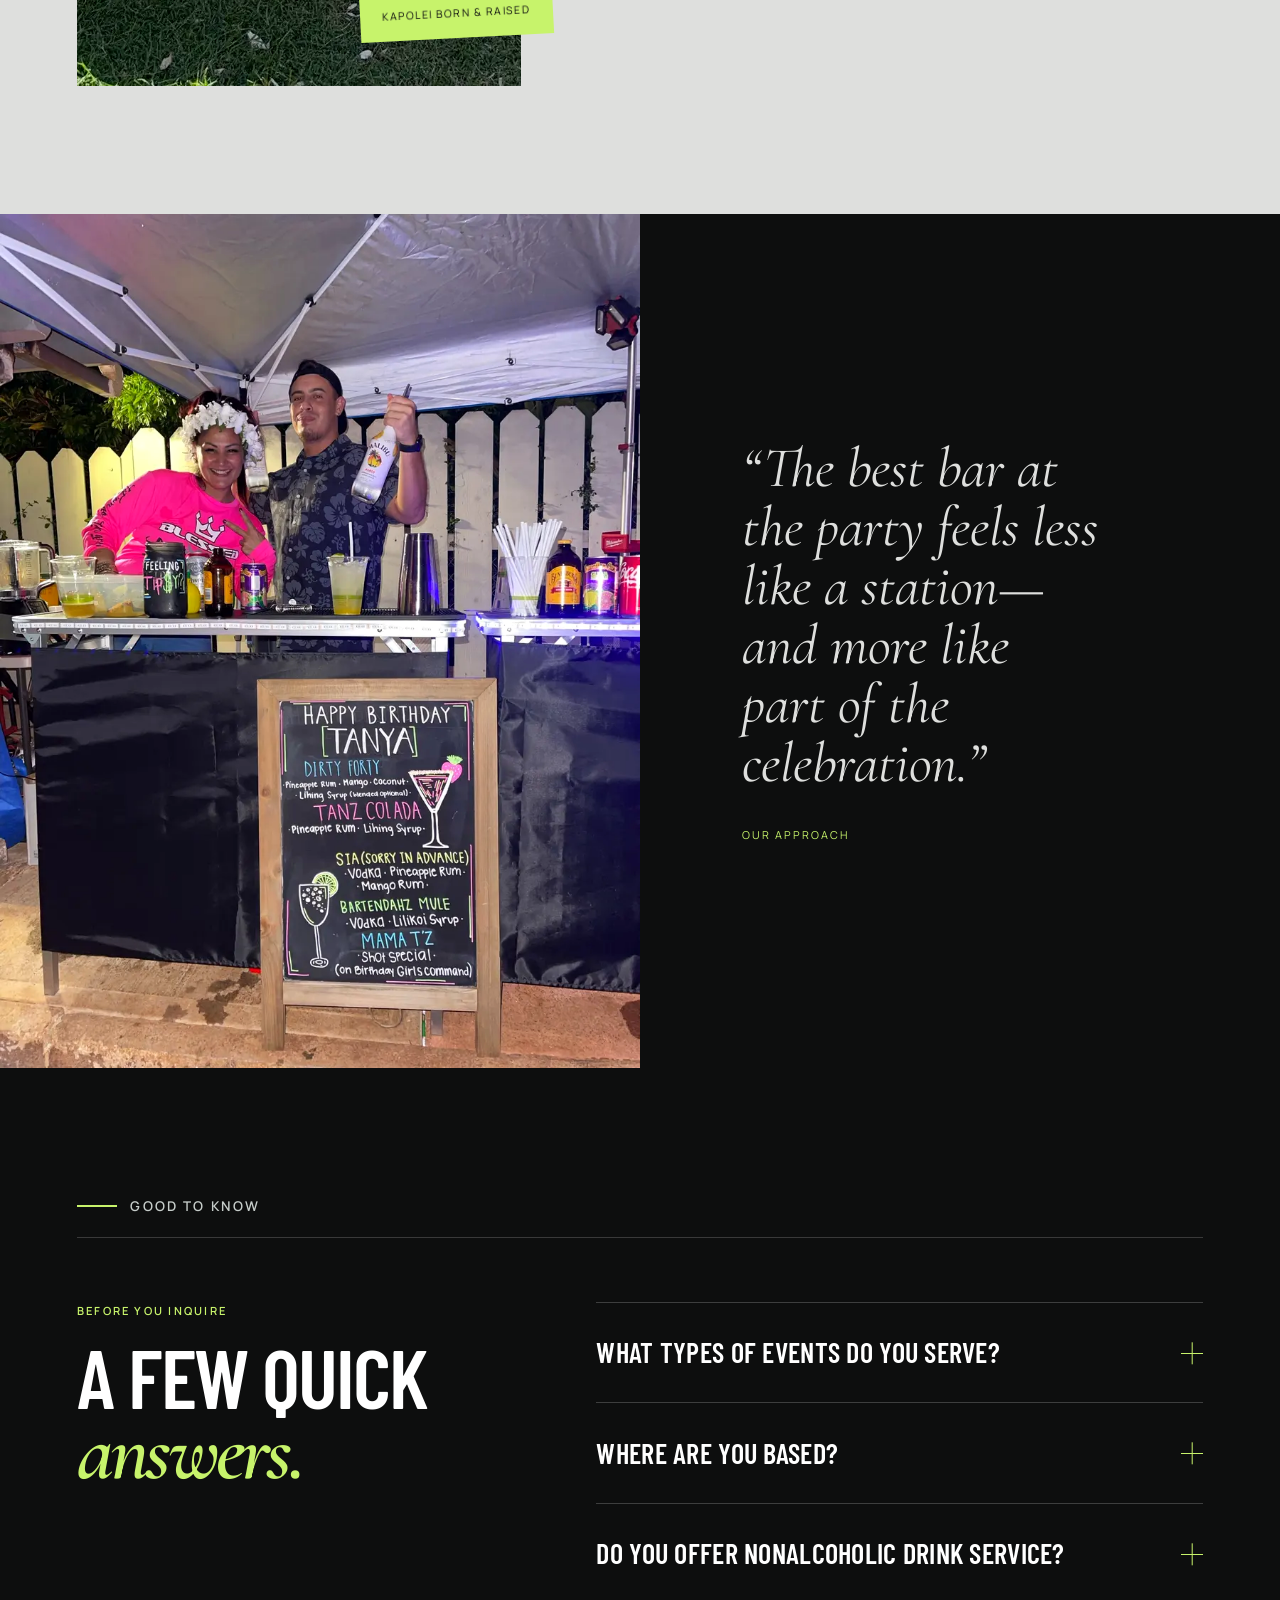
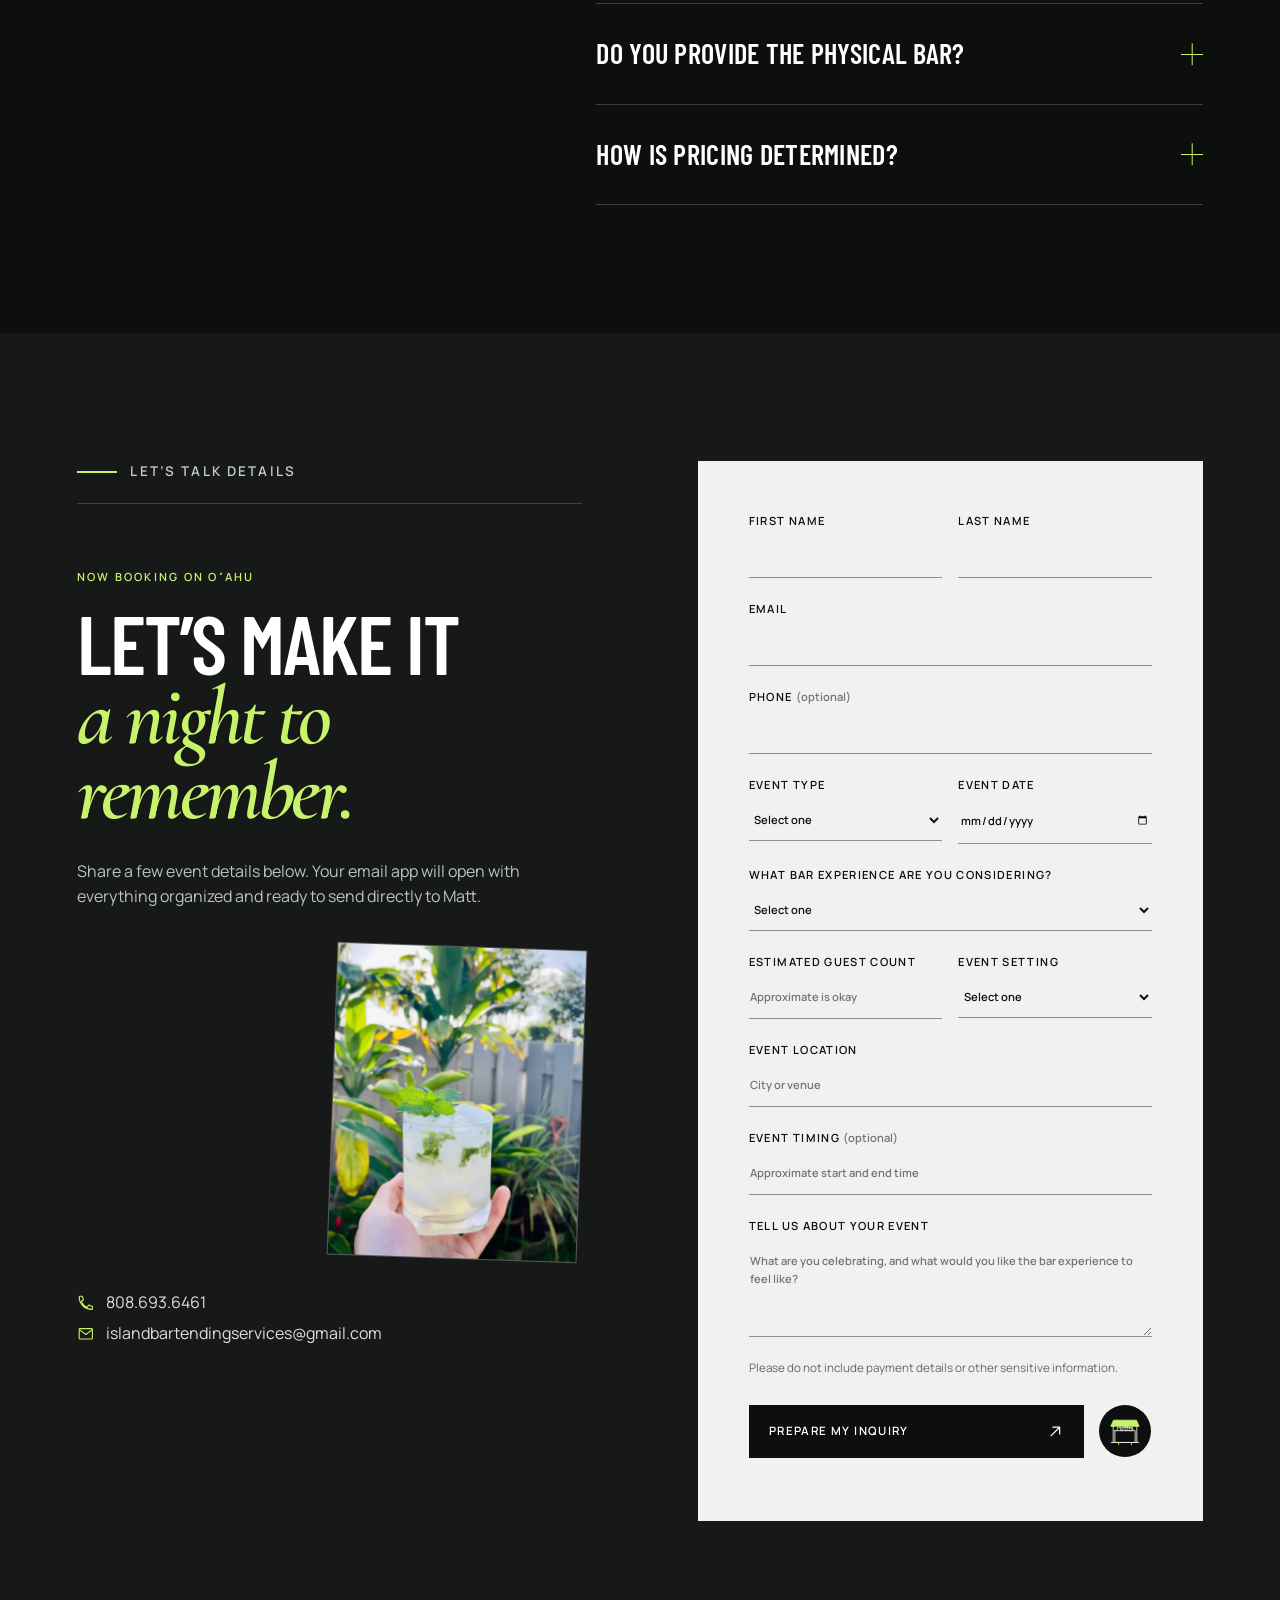
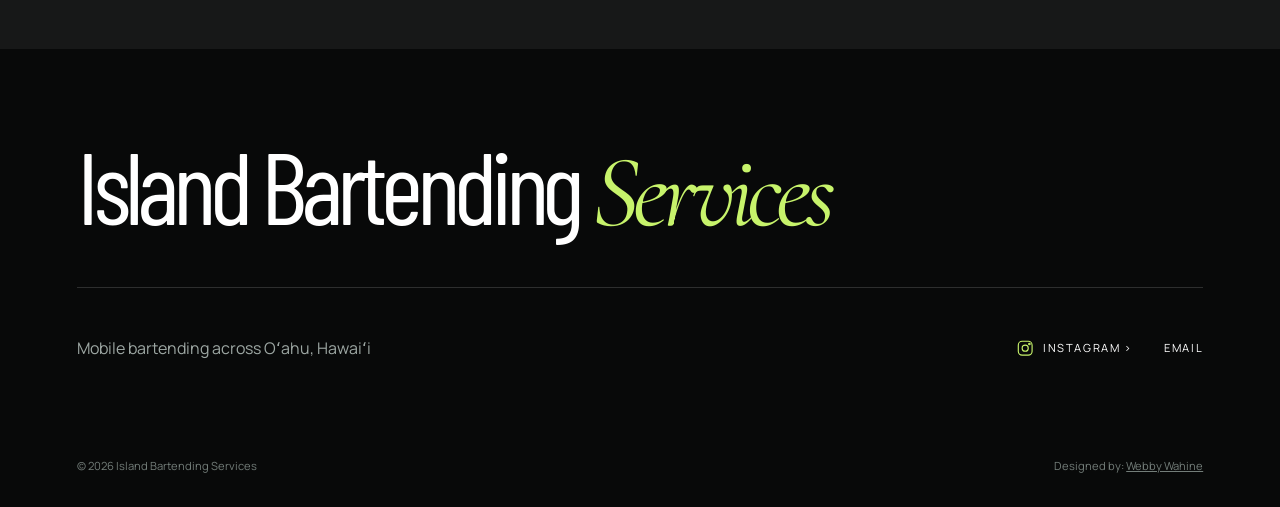
==== commit e84e4ff6: "Add files via upload Distribute cocktail imagery and refine mobile bar motif" ====
--- a/index.html
+++ b/index.html
@@ -143,6 +143,7 @@
                 height="160"
                 alt=""
               />
+              <span class="badge-cocktail"></span>
             </span>
           </div>
           <div class="intro-copy reveal">
@@ -154,6 +155,15 @@
               Matt brings the physical bar, thoughtfully made drinks and
               welcoming service that feels at home at your event.
             </p>
+            <figure class="section-drink intro-drink">
+              <img
+                src="assets/images/cocktail-golden.webp"
+                width="1100"
+                height="1373"
+                loading="lazy"
+                alt="Golden cocktail served over ice in a short glass"
+              />
+            </figure>
           </div>
         </div>
       </section>
@@ -169,6 +179,15 @@
           <h2 id="services-title">
             Mobile bar service,<br /><em>handled.</em>
           </h2>
+          <figure class="section-drink services-drink">
+            <img
+              src="assets/images/cocktail-island-color.webp"
+              width="1100"
+              height="1388"
+              loading="lazy"
+              alt="Colorful layered cocktail held outdoors against tropical greenery"
+            />
+          </figure>
         </div>
         <div class="service-list">
           <article class="service-row reveal">
@@ -250,49 +269,10 @@
               <path d="M5 15 15 5M7 5h8v8" /></svg
           ></a>
         </div>
+        <div class="canopy-divider" aria-hidden="true">
+          <span></span><i></i><span></span>
+        </div>
         <!-- Developer note: Confirm exactly what mixers, garnishes, cups, ice and alcohol are supplied before publishing a complete inclusions list. -->
-      </section>
-
-      <section class="drinks section" aria-labelledby="drinks-title">
-        <div class="drinks-heading reveal">
-          <div>
-            <div class="section-index">A Little Local Twist</div>
-            <h2 id="drinks-title">Made to catch<br /><em>the eye.</em></h2>
-          </div>
-          <p>
-            Color, fresh finishes and thoughtful details give every pour its
-            own sense of occasion.
-          </p>
-        </div>
-        <div class="drink-gallery">
-          <figure class="drink-photo drink-photo-tall reveal">
-            <img
-              src="assets/images/cocktail-island-color.webp"
-              width="1100"
-              height="1388"
-              loading="lazy"
-              alt="Colorful layered cocktail held outdoors against tropical greenery"
-            />
-          </figure>
-          <figure class="drink-photo reveal">
-            <img
-              src="assets/images/cocktail-golden.webp"
-              width="1100"
-              height="1373"
-              loading="lazy"
-              alt="Golden cocktail served over ice in a short glass"
-            />
-          </figure>
-          <figure class="drink-photo drink-photo-offset reveal">
-            <img
-              src="assets/images/cocktail-mint.webp"
-              width="1100"
-              height="1369"
-              loading="lazy"
-              alt="Clear cocktail with ice and fresh mint held in a sunny garden"
-            />
-          </figure>
-        </div>
       </section>
 
       <section
@@ -506,6 +486,15 @@
             Share a few event details below. Your email app will open with
             everything organized and ready to send directly to Matt.
           </p>
+          <figure class="section-drink quote-drink">
+            <img
+              src="assets/images/cocktail-mint.webp"
+              width="1100"
+              height="1369"
+              loading="lazy"
+              alt="Clear cocktail with ice and fresh mint held in a sunny garden"
+            />
+          </figure>
           <div class="direct-contact">
             <a href="tel:+18086936461"
               ><svg aria-hidden="true" viewBox="0 0 24 24">
@@ -624,12 +613,21 @@
             Please do not include payment details or other sensitive
             information.
           </p>
-          <button class="button button-submit" type="submit">
-            Prepare My Inquiry
-            <svg class="icon-arrow" aria-hidden="true" viewBox="0 0 20 20">
-              <path d="M5 15 15 5M7 5h8v8" />
-            </svg>
-          </button>
+          <div class="submit-row">
+            <button class="button button-submit" type="submit">
+              Prepare My Inquiry
+              <svg class="icon-arrow" aria-hidden="true" viewBox="0 0 20 20">
+                <path d="M5 15 15 5M7 5h8v8" />
+              </svg>
+            </button>
+            <img
+              class="quote-bar-badge"
+              src="assets/images/pop-up-bar-signature.svg"
+              width="54"
+              height="54"
+              alt=""
+            />
+          </div>
           <p
             class="form-status"
             id="form-status"
--- a/assets/css/styles.css
+++ b/assets/css/styles.css
@@ -416,8 +416,33 @@
   width: 100%;
   height: auto;
 }
+.badge-cocktail {
+  position: absolute;
+  left: 46%;
+  top: 45%;
+  width: 10%;
+  height: 15%;
+  border: 2px solid var(--lime);
+  border-top: 0;
+  border-radius: 0 0 3px 3px;
+  transform: translateX(-50%);
+  transition: transform 0.4s cubic-bezier(0.2, 0.7, 0.2, 1);
+}
+.badge-cocktail::before {
+  content: "";
+  position: absolute;
+  left: 50%;
+  top: -4px;
+  width: 145%;
+  height: 2px;
+  background: var(--lime);
+  transform: translateX(-50%) rotate(-7deg);
+}
 .bar-badge:hover {
   transform: translateY(-5px) rotate(-2deg);
+}
+.bar-badge:hover .badge-cocktail {
+  transform: translateX(26%) translateY(-5px) rotate(8deg);
 }
 .intro h2 {
   font-family: var(--display);
@@ -440,13 +465,35 @@
   font-size: 1.35rem;
   line-height: 1.45;
 }
+.section-drink {
+  position: relative;
+  overflow: hidden;
+  margin: 0;
+  border: 1px solid rgba(13, 14, 14, 0.18);
+}
+.section-drink img {
+  width: 100%;
+  height: 100%;
+  object-fit: cover;
+  transition: transform 0.65s cubic-bezier(0.2, 0.7, 0.2, 1);
+}
+.section-drink:hover img {
+  transform: scale(1.045);
+}
+.intro-drink {
+  width: min(72%, 230px);
+  aspect-ratio: 4 / 5;
+  margin: 2.25rem 0 0 auto;
+  transform: rotate(2deg);
+}
 .services {
   background: var(--ink);
   color: white;
 }
 .services-heading {
   display: grid;
-  grid-template-columns: 1fr 2fr;
+  grid-template-columns: 0.7fr 1.65fr minmax(130px, 0.45fr);
+  gap: clamp(1.5rem, 4vw, 4rem);
   align-items: end;
   padding: 4rem 0;
 }
@@ -525,59 +572,30 @@
 .service-row:first-child p {
   color: #263015;
 }
-.drinks {
-  background: #e7e8e5;
-}
-.drinks-heading {
-  display: grid;
-  grid-template-columns: minmax(0, 1.2fr) minmax(260px, 0.55fr);
-  gap: clamp(2rem, 8vw, 8rem);
-  align-items: end;
-  margin-bottom: clamp(2.5rem, 6vw, 5rem);
-}
-.drinks h2 {
-  margin: 3rem 0 0;
-  font-family: var(--display);
-  font-size: clamp(3.3rem, 7vw, 7.4rem);
-  font-weight: 600;
-  line-height: 0.82;
-  letter-spacing: -0.025em;
-  text-transform: uppercase;
-}
-.drinks h2 em {
-  color: #426326;
-}
-.drinks-heading > p {
-  max-width: 430px;
-  margin: 0 0 0.5rem;
-  font-size: 1.08rem;
-}
-.drink-gallery {
-  display: grid;
-  grid-template-columns: 1.15fr 0.85fr 0.85fr;
-  gap: clamp(0.75rem, 1.8vw, 1.5rem);
-  align-items: start;
-}
-.drink-photo {
-  position: relative;
-  overflow: hidden;
-  margin: 0;
-  background: var(--ink);
-}
-.drink-photo img {
+.services-drink {
   width: 100%;
-  aspect-ratio: 4 / 5;
-  object-fit: cover;
-  transition: transform 0.7s cubic-bezier(0.2, 0.7, 0.2, 1);
-}
-.drink-photo-tall img {
   aspect-ratio: 3 / 4;
-}
-.drink-photo-offset {
-  margin-top: clamp(2rem, 7vw, 6rem);
-}
-.drink-photo:hover img {
-  transform: scale(1.045);
+  border-color: rgba(255, 255, 255, 0.22);
+  transform: rotate(-2deg);
+}
+.canopy-divider {
+  display: grid;
+  grid-template-columns: 1fr auto 1fr;
+  align-items: center;
+  gap: 0.9rem;
+  width: min(100%, 760px);
+  margin: 2.75rem auto 0;
+}
+.canopy-divider span {
+  height: 1px;
+  background: rgba(199, 243, 107, 0.55);
+}
+.canopy-divider i {
+  display: block;
+  width: 74px;
+  height: 17px;
+  background: var(--lime);
+  clip-path: polygon(10% 0, 90% 0, 100% 100%, 0 100%);
 }
 .events {
   display: grid;
@@ -798,6 +816,13 @@
 }
 .direct-contact a:hover {
   color: var(--lime);
+}
+.quote-drink {
+  width: min(58%, 250px);
+  aspect-ratio: 4 / 5;
+  margin: 2.25rem 0 0 auto;
+  border-color: rgba(255, 255, 255, 0.28);
+  transform: rotate(2deg);
 }
 .quote-form {
   background: var(--paper);
@@ -863,6 +888,20 @@
   color: white;
   border-color: #2a5f53;
 }
+.submit-row {
+  display: grid;
+  grid-template-columns: 1fr auto;
+  gap: 0.85rem;
+  align-items: end;
+}
+.quote-bar-badge {
+  width: 54px;
+  height: 54px;
+  transition: transform 0.3s ease;
+}
+.submit-row:hover .quote-bar-badge {
+  transform: translateY(-4px) rotate(5deg);
+}
 .site-footer {
   background: #0a100f;
   color: white;
@@ -993,7 +1032,6 @@
   }
   .intro-grid,
   .services-heading,
-  .drinks-heading,
   .events,
   .about,
   .moment,
@@ -1019,12 +1057,9 @@
   .service-row {
     min-height: 290px;
   }
-  .drink-gallery {
-    grid-template-columns: 1.1fr 0.9fr;
-  }
-  .drink-photo-offset {
-    grid-column: 2;
-    margin-top: -18%;
+  .services-drink {
+    width: min(46%, 210px);
+    justify-self: end;
   }
   .events-copy {
     position: static;
@@ -1102,13 +1137,6 @@
     min-height: 270px;
     gap: 0.75rem;
     padding: 1.5rem;
-  }
-  .drink-gallery {
-    grid-template-columns: 1fr;
-  }
-  .drink-photo-offset {
-    grid-column: auto;
-    margin-top: 0;
   }
   .service-row h3 {
     font-size: 1.6rem;
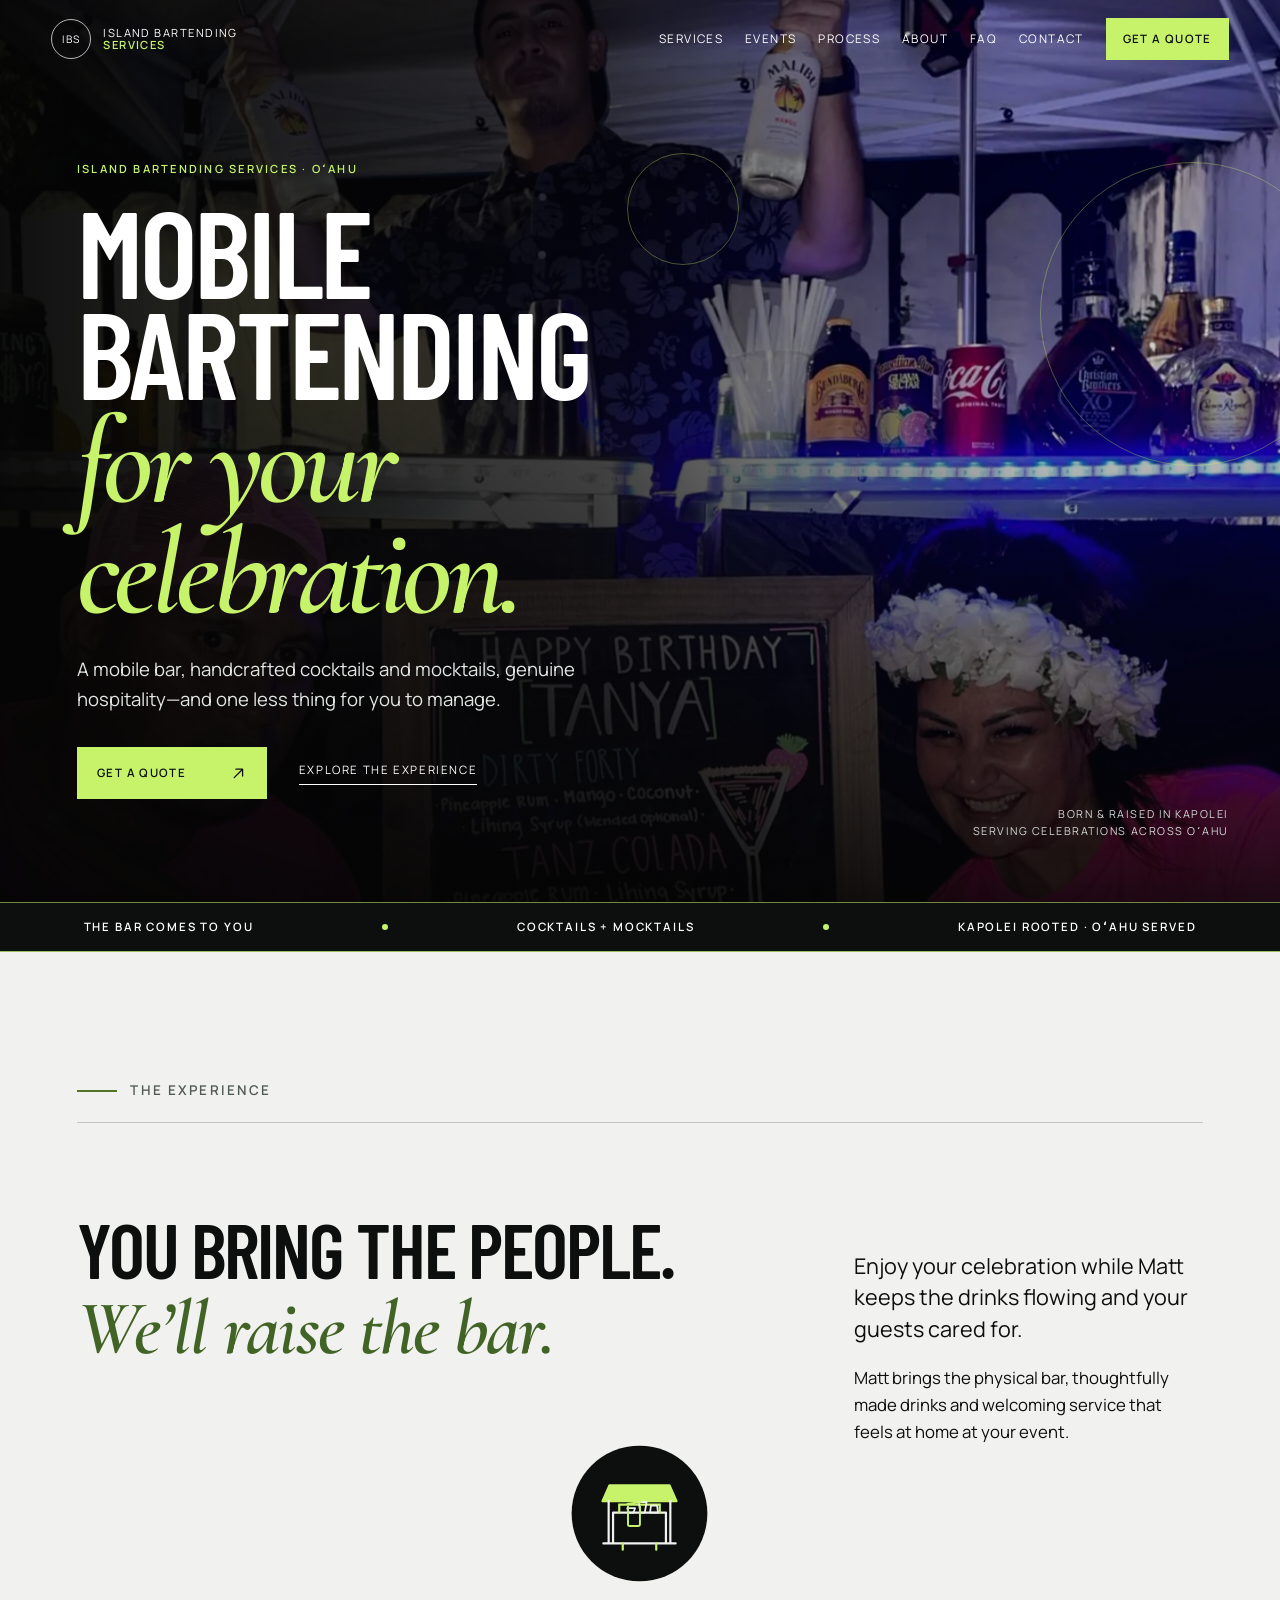
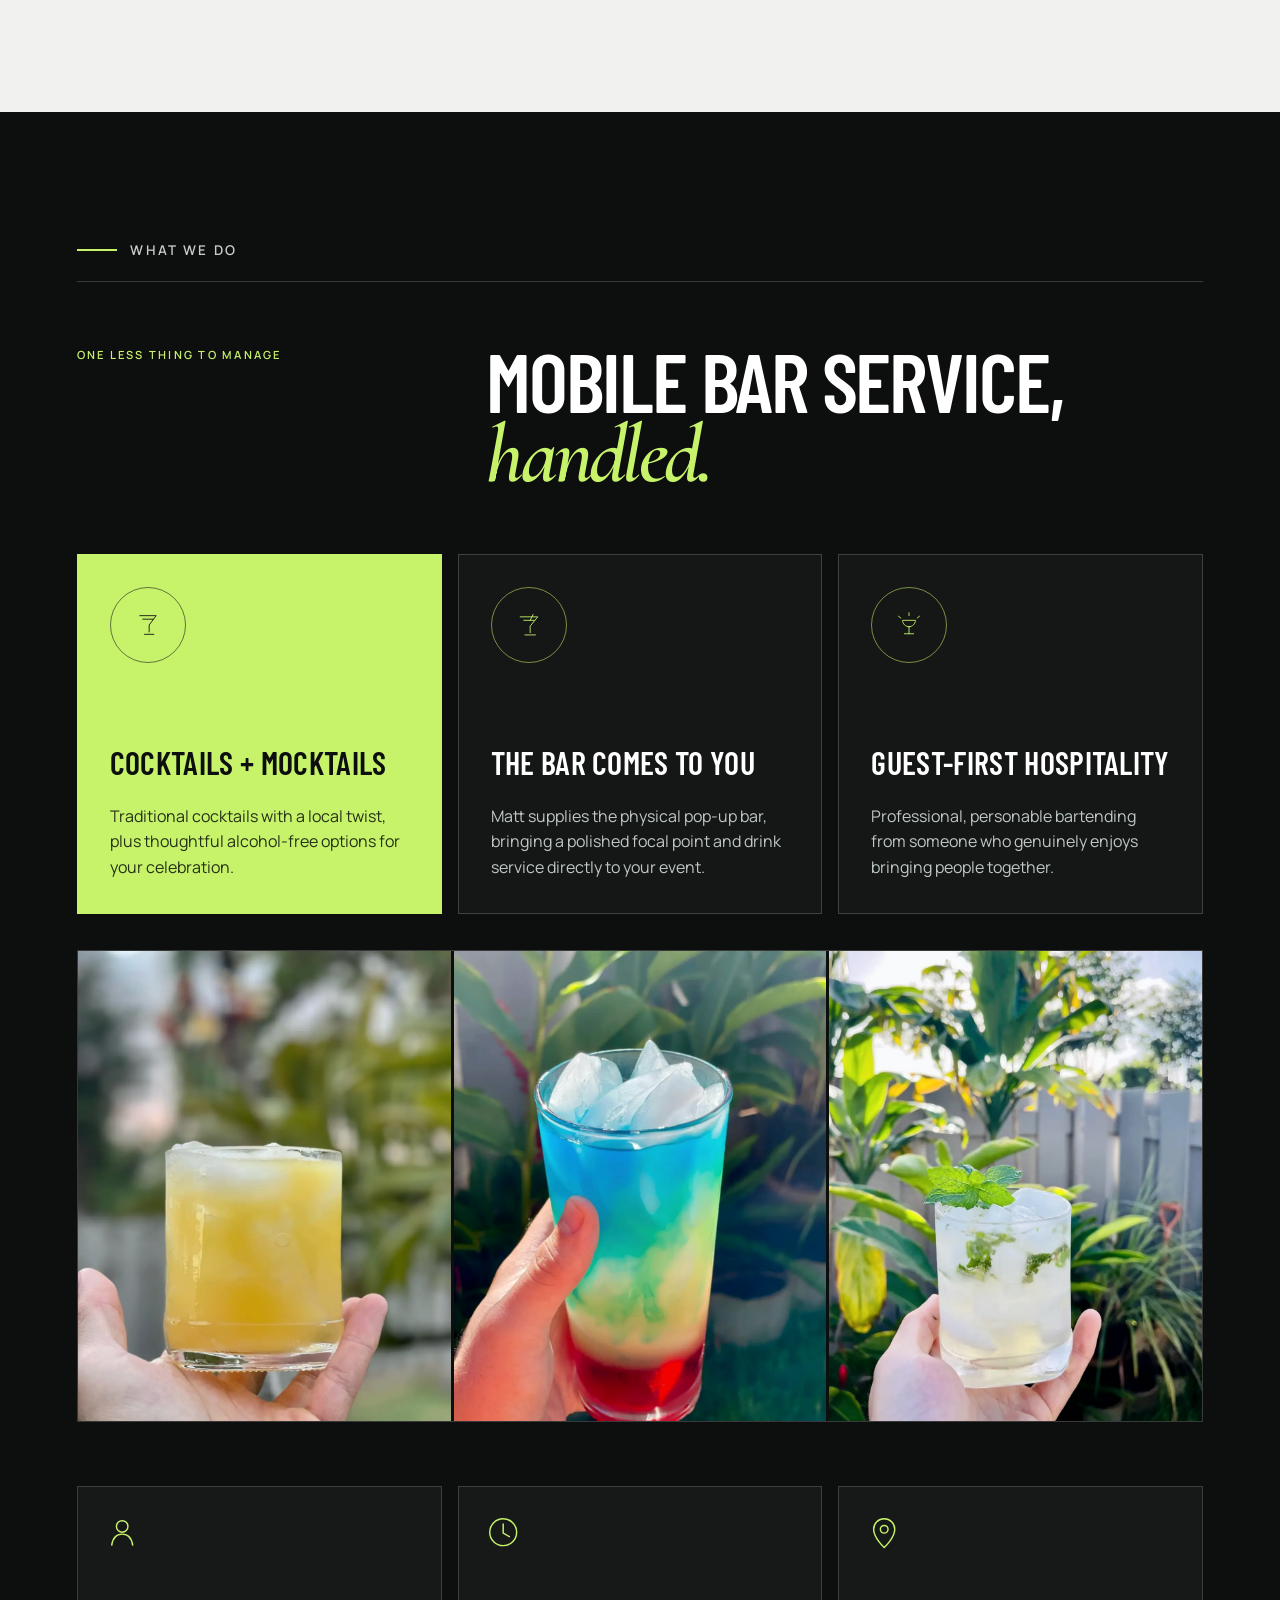
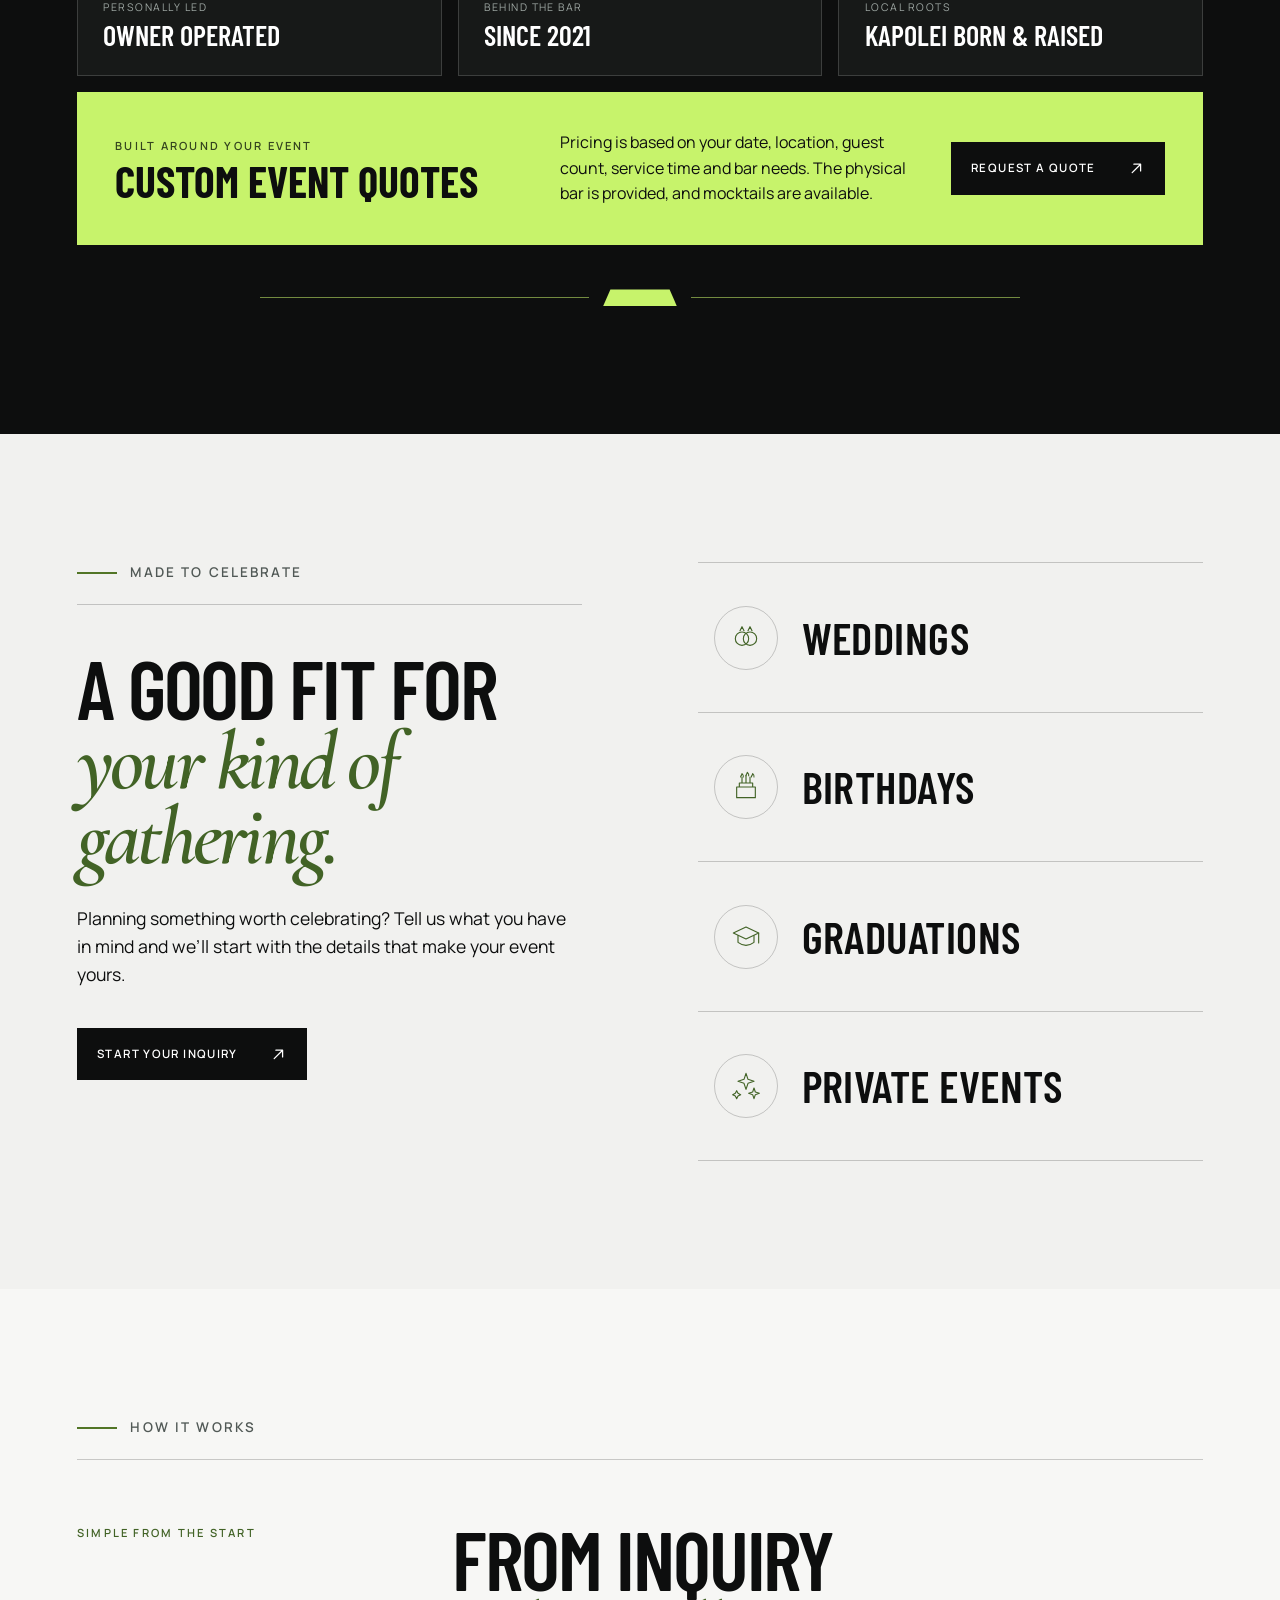
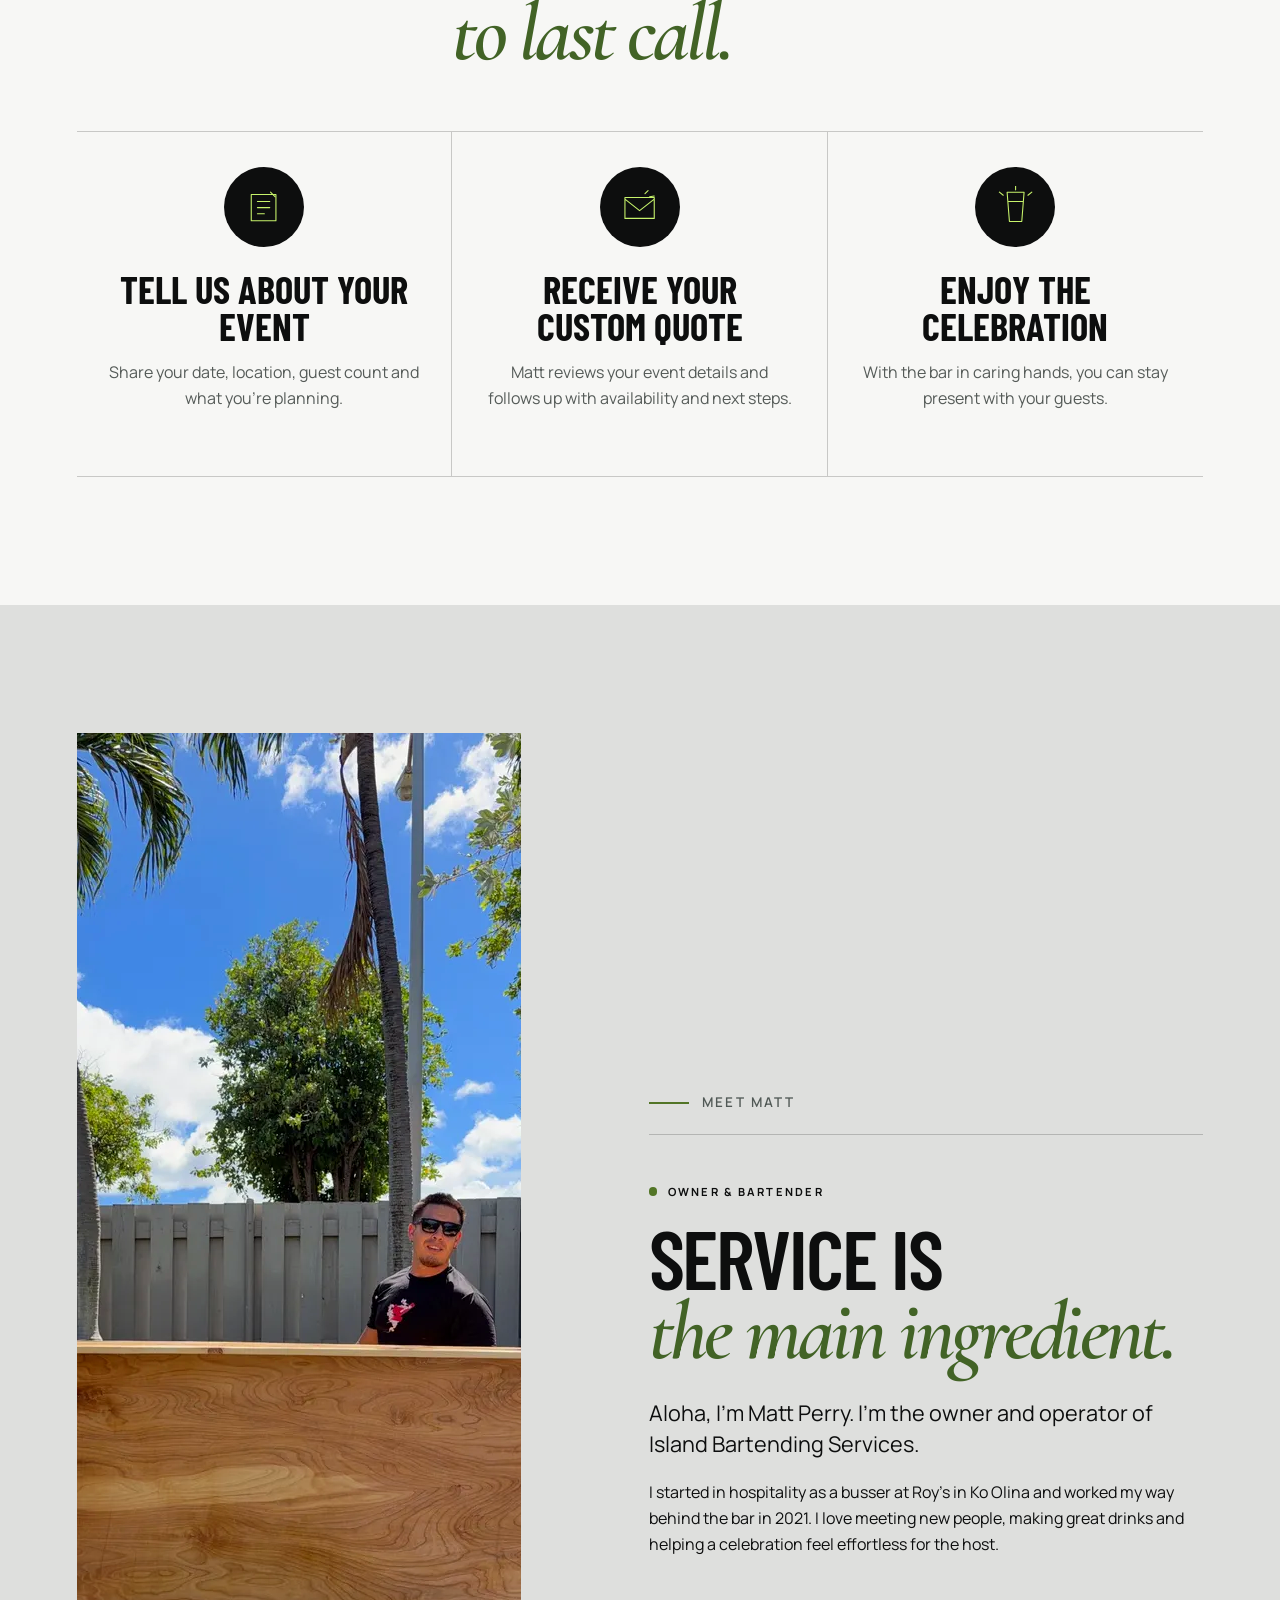
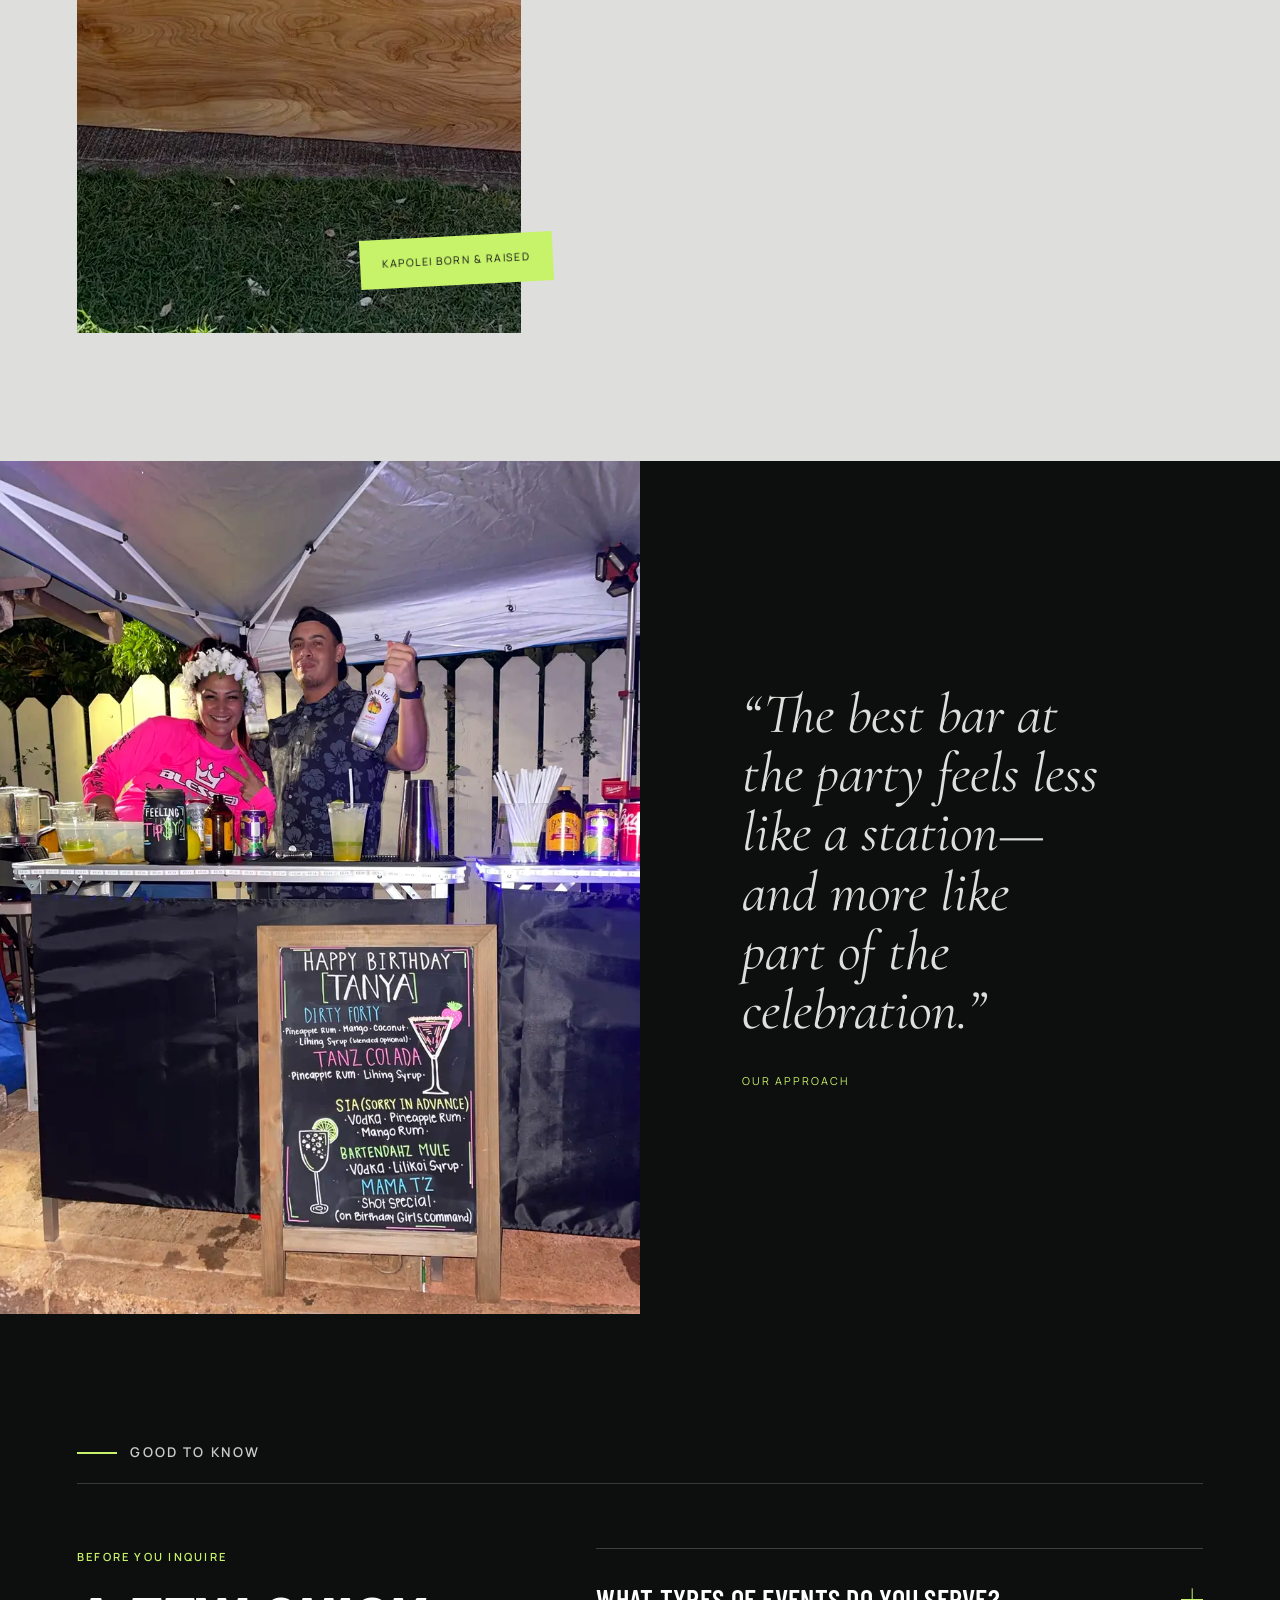
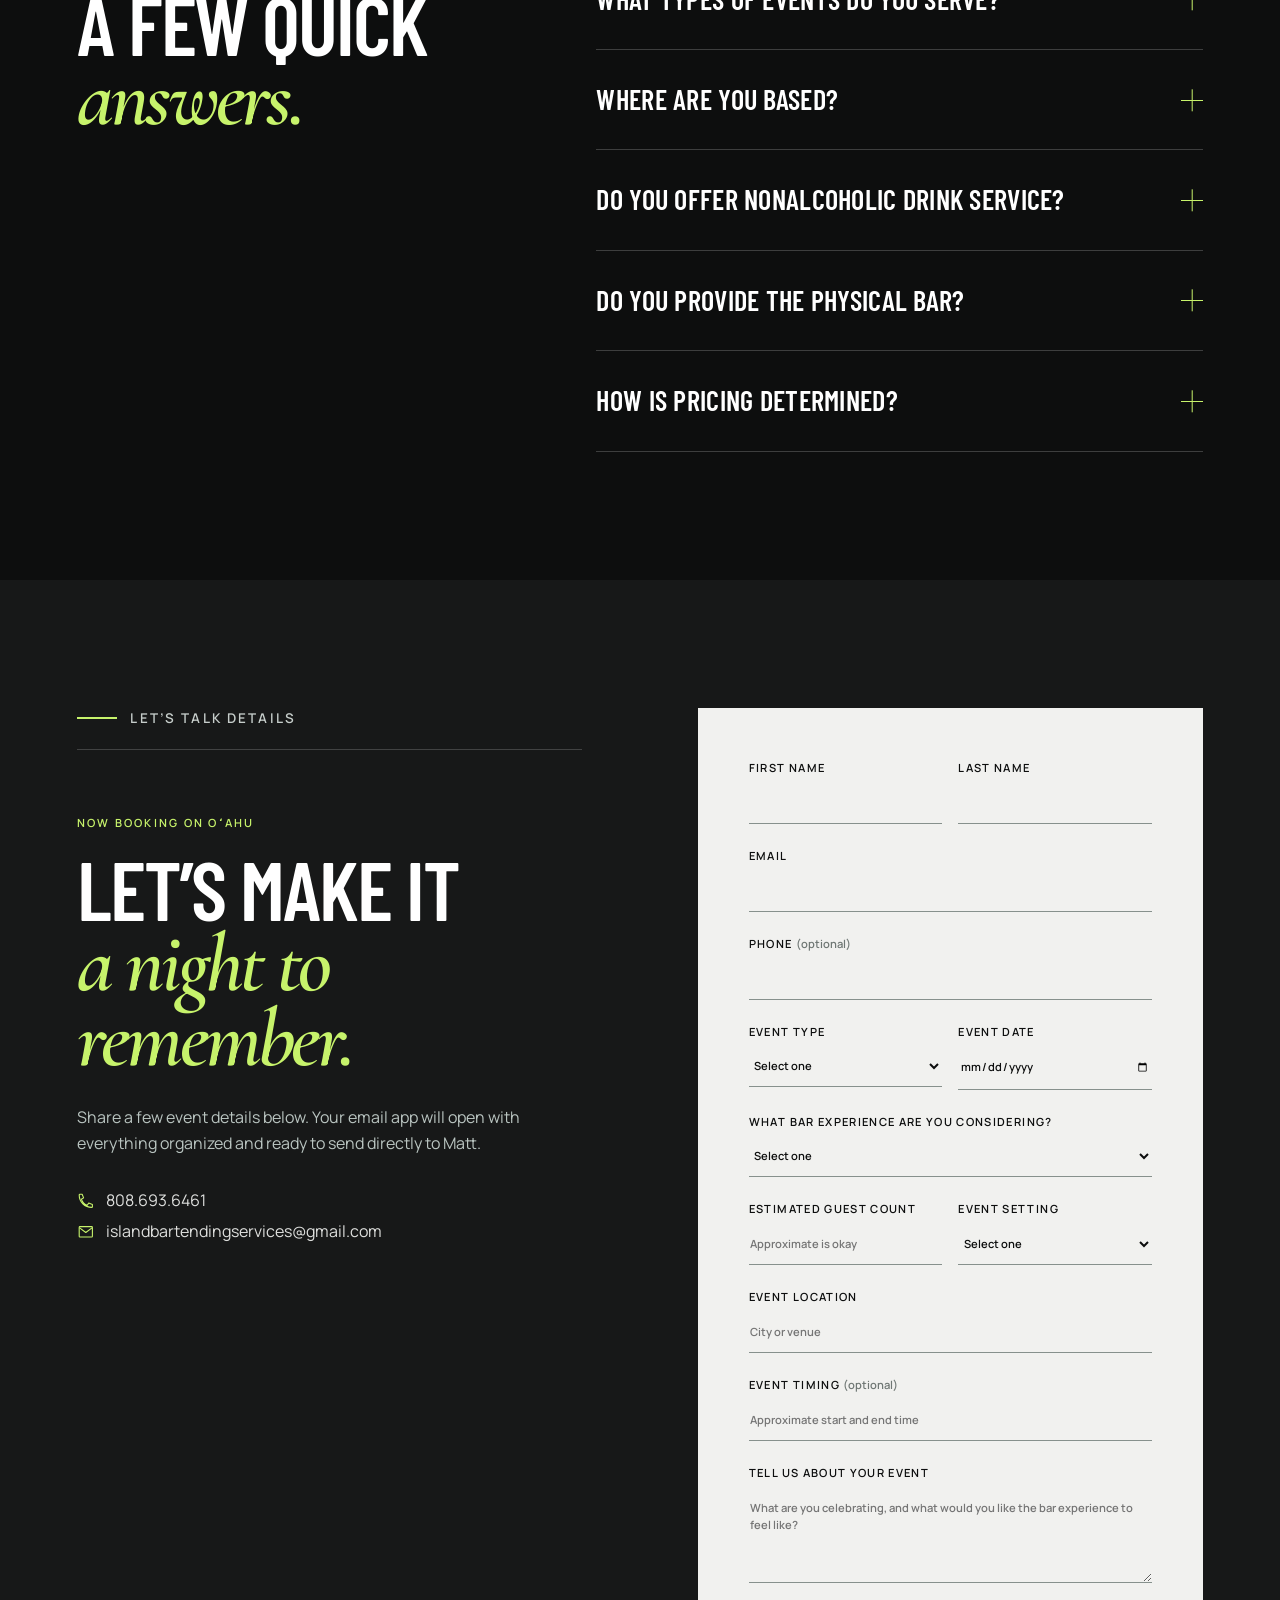
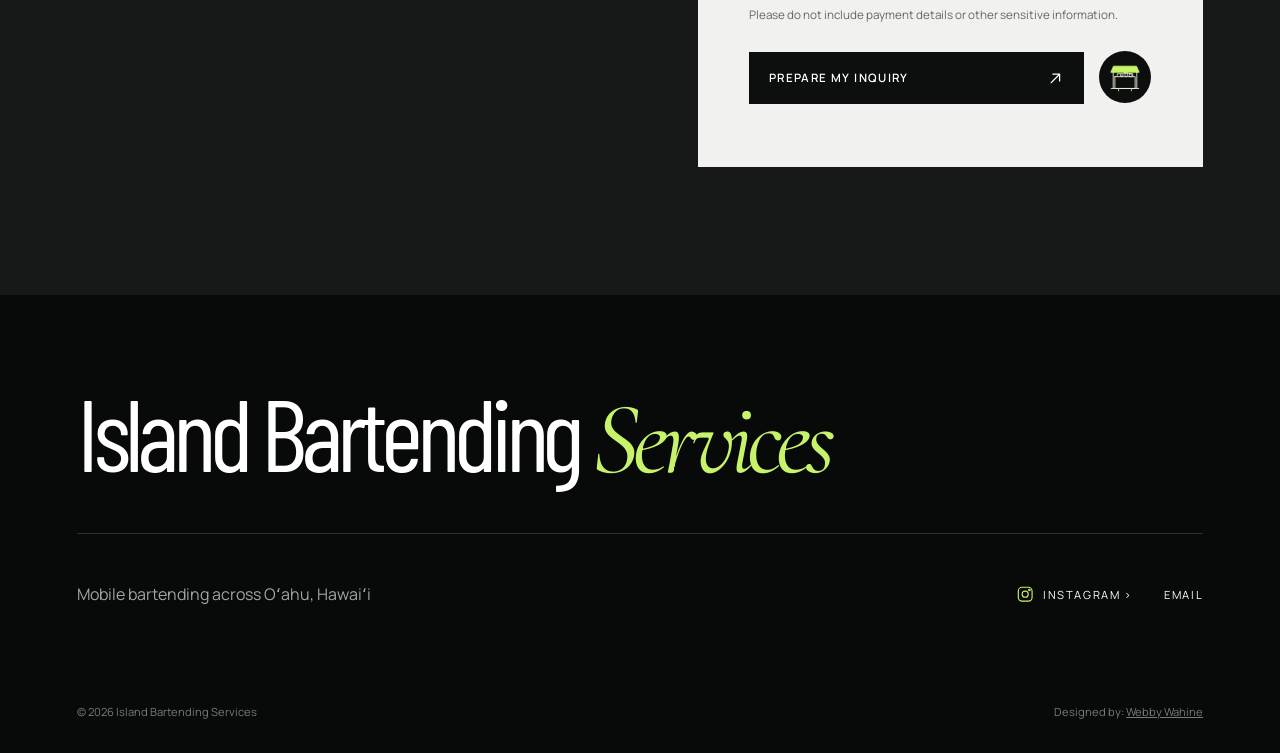
==== commit f8ed2064: "Add files via upload Refine cocktail photo placement within services" ====
--- a/index.html
+++ b/index.html
@@ -155,15 +155,6 @@
               Matt brings the physical bar, thoughtfully made drinks and
               welcoming service that feels at home at your event.
             </p>
-            <figure class="section-drink intro-drink">
-              <img
-                src="assets/images/cocktail-golden.webp"
-                width="1100"
-                height="1373"
-                loading="lazy"
-                alt="Golden cocktail served over ice in a short glass"
-              />
-            </figure>
           </div>
         </div>
       </section>
@@ -179,7 +170,55 @@
           <h2 id="services-title">
             Mobile bar service,<br /><em>handled.</em>
           </h2>
-          <figure class="section-drink services-drink">
+        </div>
+        <div class="service-list">
+          <article class="service-row reveal">
+            <span class="service-icon" aria-hidden="true"
+              ><svg viewBox="0 0 48 48">
+                <path d="M10 8h28L26 24v12m-8 4h16M15 14h18" /></svg
+            ></span>
+            <h3>Cocktails + Mocktails</h3>
+            <p>
+              Traditional cocktails with a local twist, plus thoughtful
+              alcohol-free options for your celebration.
+            </p>
+          </article>
+          <article class="service-row reveal">
+            <span class="service-icon" aria-hidden="true"
+              ><svg viewBox="0 0 48 48">
+                <path d="M9 10h30L26 26v11m-9 4h18M15 16h18M31 6l-5 10" /></svg
+            ></span>
+            <h3>The Bar Comes to You</h3>
+            <p>
+              Matt supplies the physical pop-up bar, bringing a polished focal
+              point and drink service directly to your event.
+            </p>
+          </article>
+          <article class="service-row reveal">
+            <span class="service-icon" aria-hidden="true"
+              ><svg viewBox="0 0 48 48">
+                <path
+                  d="M24 27c6 0 11-5 11-11H13c0 6 5 11 11 11Zm0 0v12m-8 0h16M10 12l-4-3m32 3 4-3M24 8V3"
+                /></svg
+            ></span>
+            <h3>Guest-First Hospitality</h3>
+            <p>
+              Professional, personable bartending from someone who genuinely
+              enjoys bringing people together.
+            </p>
+          </article>
+        </div>
+        <div class="cocktail-rail reveal" aria-label="Cocktail examples">
+          <figure>
+            <img
+              src="assets/images/cocktail-golden.webp"
+              width="1100"
+              height="1373"
+              loading="lazy"
+              alt="Golden cocktail served over ice in a short glass"
+            />
+          </figure>
+          <figure>
             <img
               src="assets/images/cocktail-island-color.webp"
               width="1100"
@@ -188,43 +227,15 @@
               alt="Colorful layered cocktail held outdoors against tropical greenery"
             />
           </figure>
-        </div>
-        <div class="service-list">
-          <article class="service-row reveal">
-            <span class="service-icon" aria-hidden="true"
-              ><svg viewBox="0 0 48 48">
-                <path d="M10 8h28L26 24v12m-8 4h16M15 14h18" /></svg
-            ></span>
-            <h3>Cocktails + Mocktails</h3>
-            <p>
-              Traditional cocktails with a local twist, plus thoughtful
-              alcohol-free options for your celebration.
-            </p>
-          </article>
-          <article class="service-row reveal">
-            <span class="service-icon" aria-hidden="true"
-              ><svg viewBox="0 0 48 48">
-                <path d="M9 10h30L26 26v11m-9 4h18M15 16h18M31 6l-5 10" /></svg
-            ></span>
-            <h3>The Bar Comes to You</h3>
-            <p>
-              Matt supplies the physical pop-up bar, bringing a polished focal
-              point and drink service directly to your event.
-            </p>
-          </article>
-          <article class="service-row reveal">
-            <span class="service-icon" aria-hidden="true"
-              ><svg viewBox="0 0 48 48">
-                <path
-                  d="M24 27c6 0 11-5 11-11H13c0 6 5 11 11 11Zm0 0v12m-8 0h16M10 12l-4-3m32 3 4-3M24 8V3"
-                /></svg
-            ></span>
-            <h3>Guest-First Hospitality</h3>
-            <p>
-              Professional, personable bartending from someone who genuinely
-              enjoys bringing people together.
-            </p>
-          </article>
+          <figure>
+            <img
+              src="assets/images/cocktail-mint.webp"
+              width="1100"
+              height="1369"
+              loading="lazy"
+              alt="Clear cocktail with ice and fresh mint held in a sunny garden"
+            />
+          </figure>
         </div>
         <div
           class="service-proof reveal"
@@ -486,15 +497,6 @@
             Share a few event details below. Your email app will open with
             everything organized and ready to send directly to Matt.
           </p>
-          <figure class="section-drink quote-drink">
-            <img
-              src="assets/images/cocktail-mint.webp"
-              width="1100"
-              height="1369"
-              loading="lazy"
-              alt="Clear cocktail with ice and fresh mint held in a sunny garden"
-            />
-          </figure>
           <div class="direct-contact">
             <a href="tel:+18086936461"
               ><svg aria-hidden="true" viewBox="0 0 24 24">
--- a/assets/css/styles.css
+++ b/assets/css/styles.css
@@ -465,34 +465,13 @@
   font-size: 1.35rem;
   line-height: 1.45;
 }
-.section-drink {
-  position: relative;
-  overflow: hidden;
-  margin: 0;
-  border: 1px solid rgba(13, 14, 14, 0.18);
-}
-.section-drink img {
-  width: 100%;
-  height: 100%;
-  object-fit: cover;
-  transition: transform 0.65s cubic-bezier(0.2, 0.7, 0.2, 1);
-}
-.section-drink:hover img {
-  transform: scale(1.045);
-}
-.intro-drink {
-  width: min(72%, 230px);
-  aspect-ratio: 4 / 5;
-  margin: 2.25rem 0 0 auto;
-  transform: rotate(2deg);
-}
 .services {
   background: var(--ink);
   color: white;
 }
 .services-heading {
   display: grid;
-  grid-template-columns: 0.7fr 1.65fr minmax(130px, 0.45fr);
+  grid-template-columns: 1fr 2fr;
   gap: clamp(1.5rem, 4vw, 4rem);
   align-items: end;
   padding: 4rem 0;
@@ -572,11 +551,37 @@
 .service-row:first-child p {
   color: #263015;
 }
-.services-drink {
+.cocktail-rail {
+  display: grid;
+  grid-template-columns: repeat(3, 1fr);
+  gap: 3px;
+  margin-top: clamp(1.25rem, 3vw, 2.25rem);
+  overflow: hidden;
+  border: 1px solid rgba(255, 255, 255, 0.18);
+}
+.cocktail-rail figure {
+  position: relative;
+  min-height: clamp(190px, 23vw, 360px);
+  margin: 0;
+  overflow: hidden;
+  background: #171918;
+}
+.cocktail-rail img {
   width: 100%;
-  aspect-ratio: 3 / 4;
-  border-color: rgba(255, 255, 255, 0.22);
-  transform: rotate(-2deg);
+  height: 100%;
+  object-fit: cover;
+  object-position: center 55%;
+  filter: saturate(0.92) contrast(1.04);
+  transition:
+    transform 0.65s cubic-bezier(0.2, 0.7, 0.2, 1),
+    filter 0.4s ease;
+}
+.cocktail-rail figure:nth-child(2) img {
+  object-position: center 62%;
+}
+.cocktail-rail figure:hover img {
+  transform: scale(1.045);
+  filter: saturate(1.08) contrast(1.04);
 }
 .canopy-divider {
   display: grid;
@@ -816,13 +821,6 @@
 }
 .direct-contact a:hover {
   color: var(--lime);
-}
-.quote-drink {
-  width: min(58%, 250px);
-  aspect-ratio: 4 / 5;
-  margin: 2.25rem 0 0 auto;
-  border-color: rgba(255, 255, 255, 0.28);
-  transform: rotate(2deg);
 }
 .quote-form {
   background: var(--paper);
@@ -1057,9 +1055,8 @@
   .service-row {
     min-height: 290px;
   }
-  .services-drink {
-    width: min(46%, 210px);
-    justify-self: end;
+  .cocktail-rail figure {
+    min-height: clamp(150px, 34vw, 240px);
   }
   .events-copy {
     position: static;
@@ -1137,6 +1134,9 @@
     min-height: 270px;
     gap: 0.75rem;
     padding: 1.5rem;
+  }
+  .cocktail-rail {
+    gap: 2px;
   }
   .service-row h3 {
     font-size: 1.6rem;
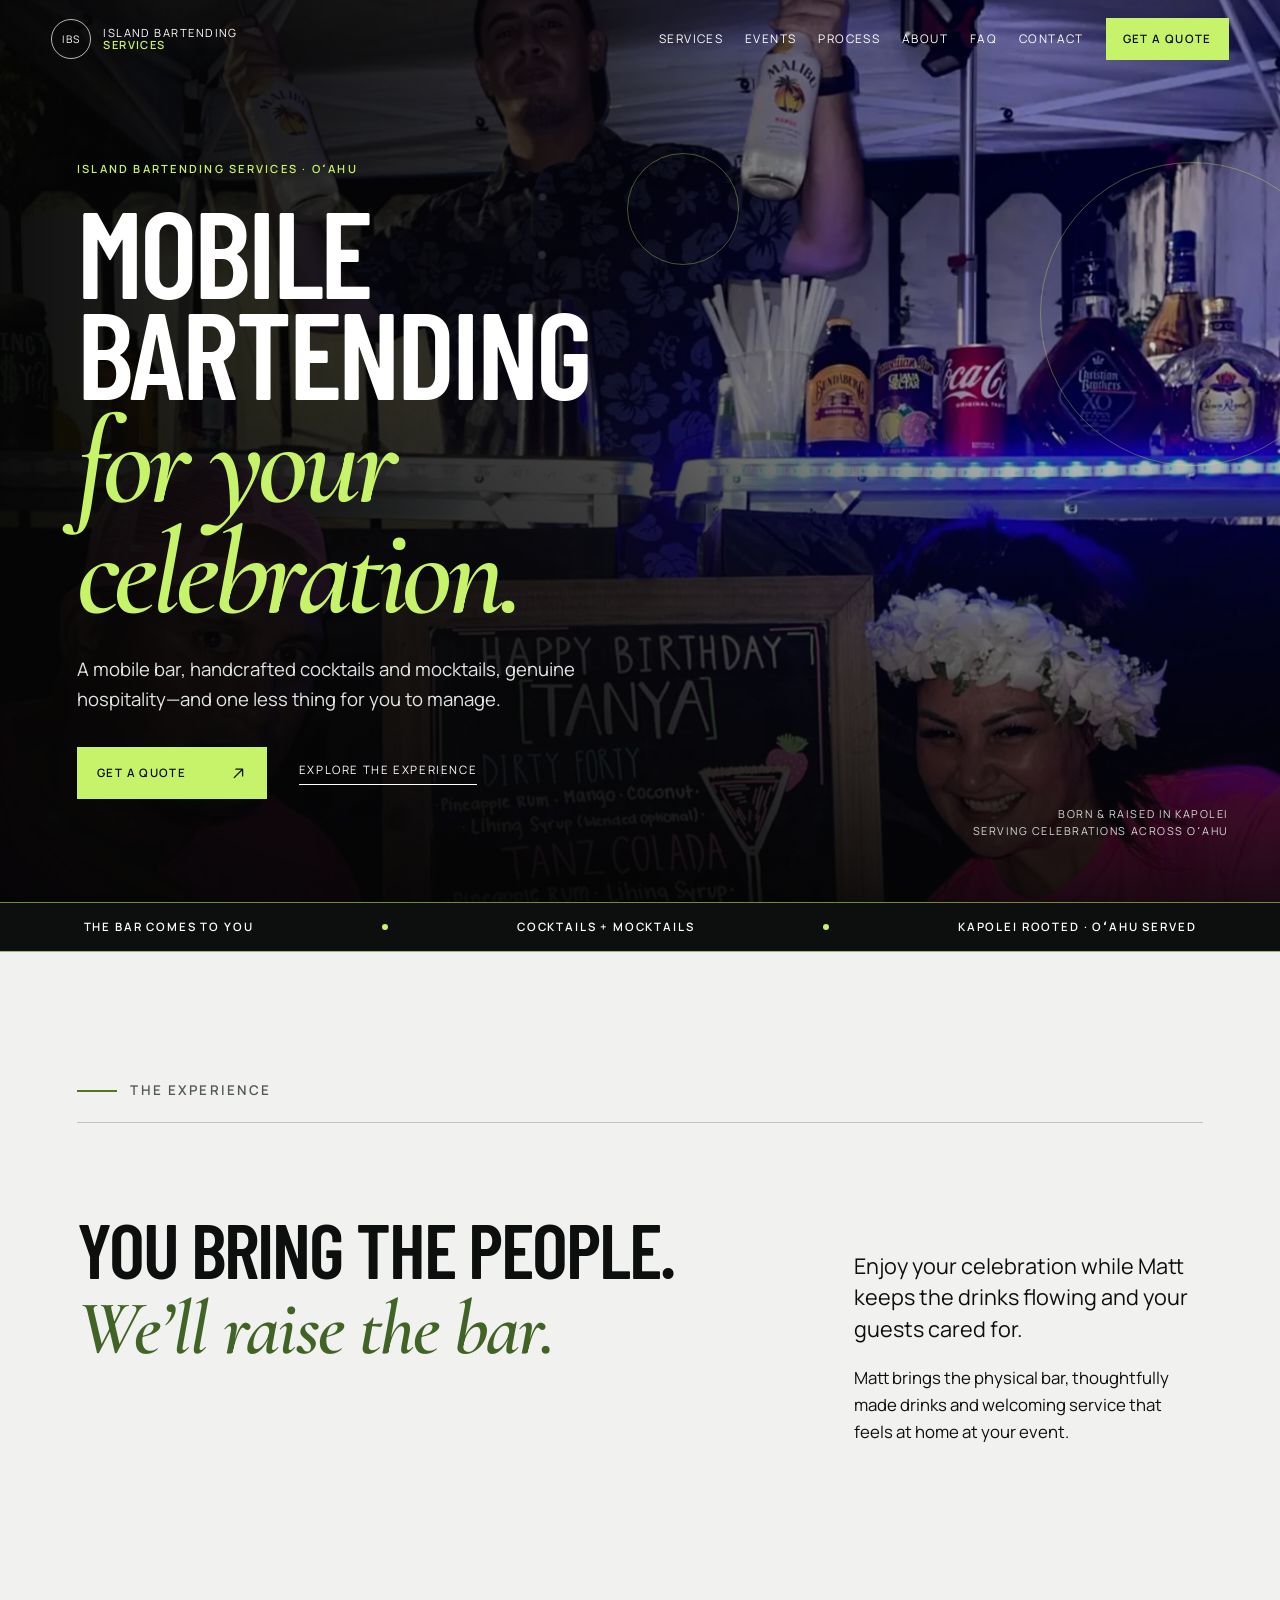
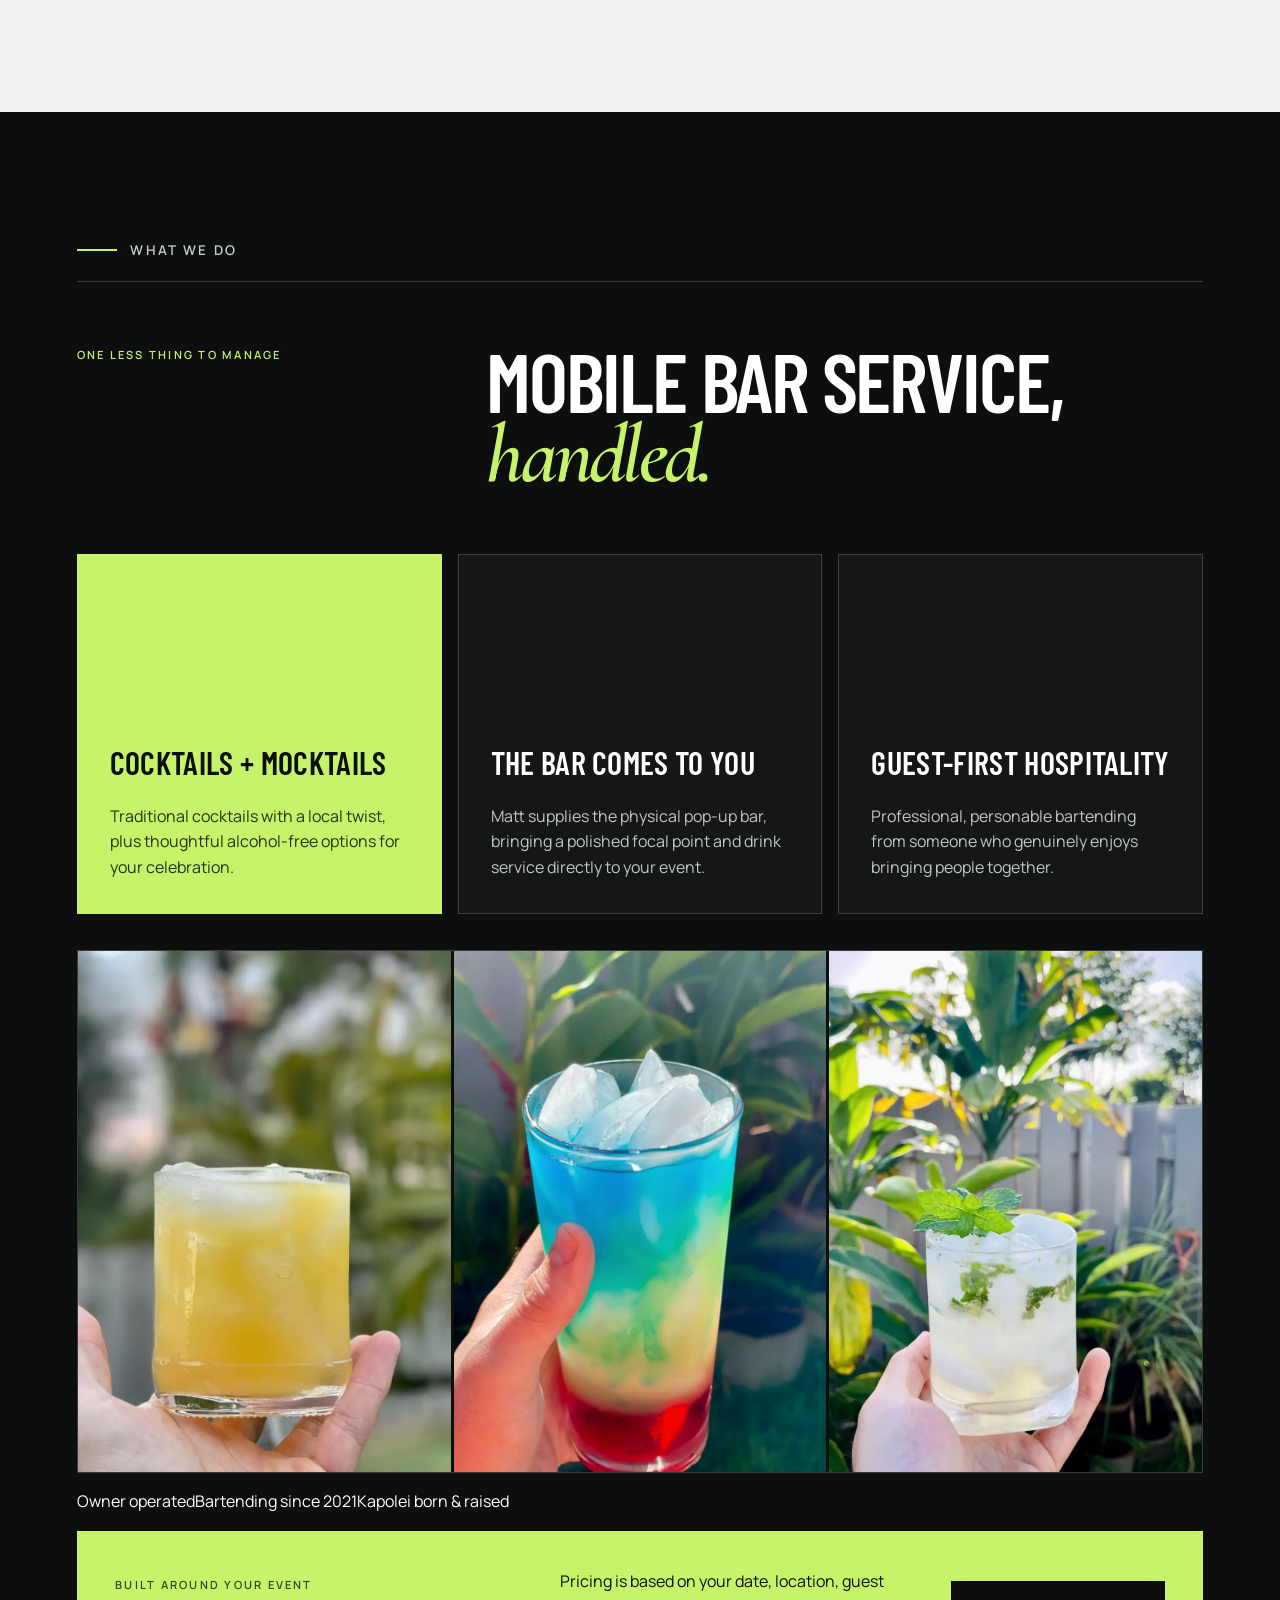
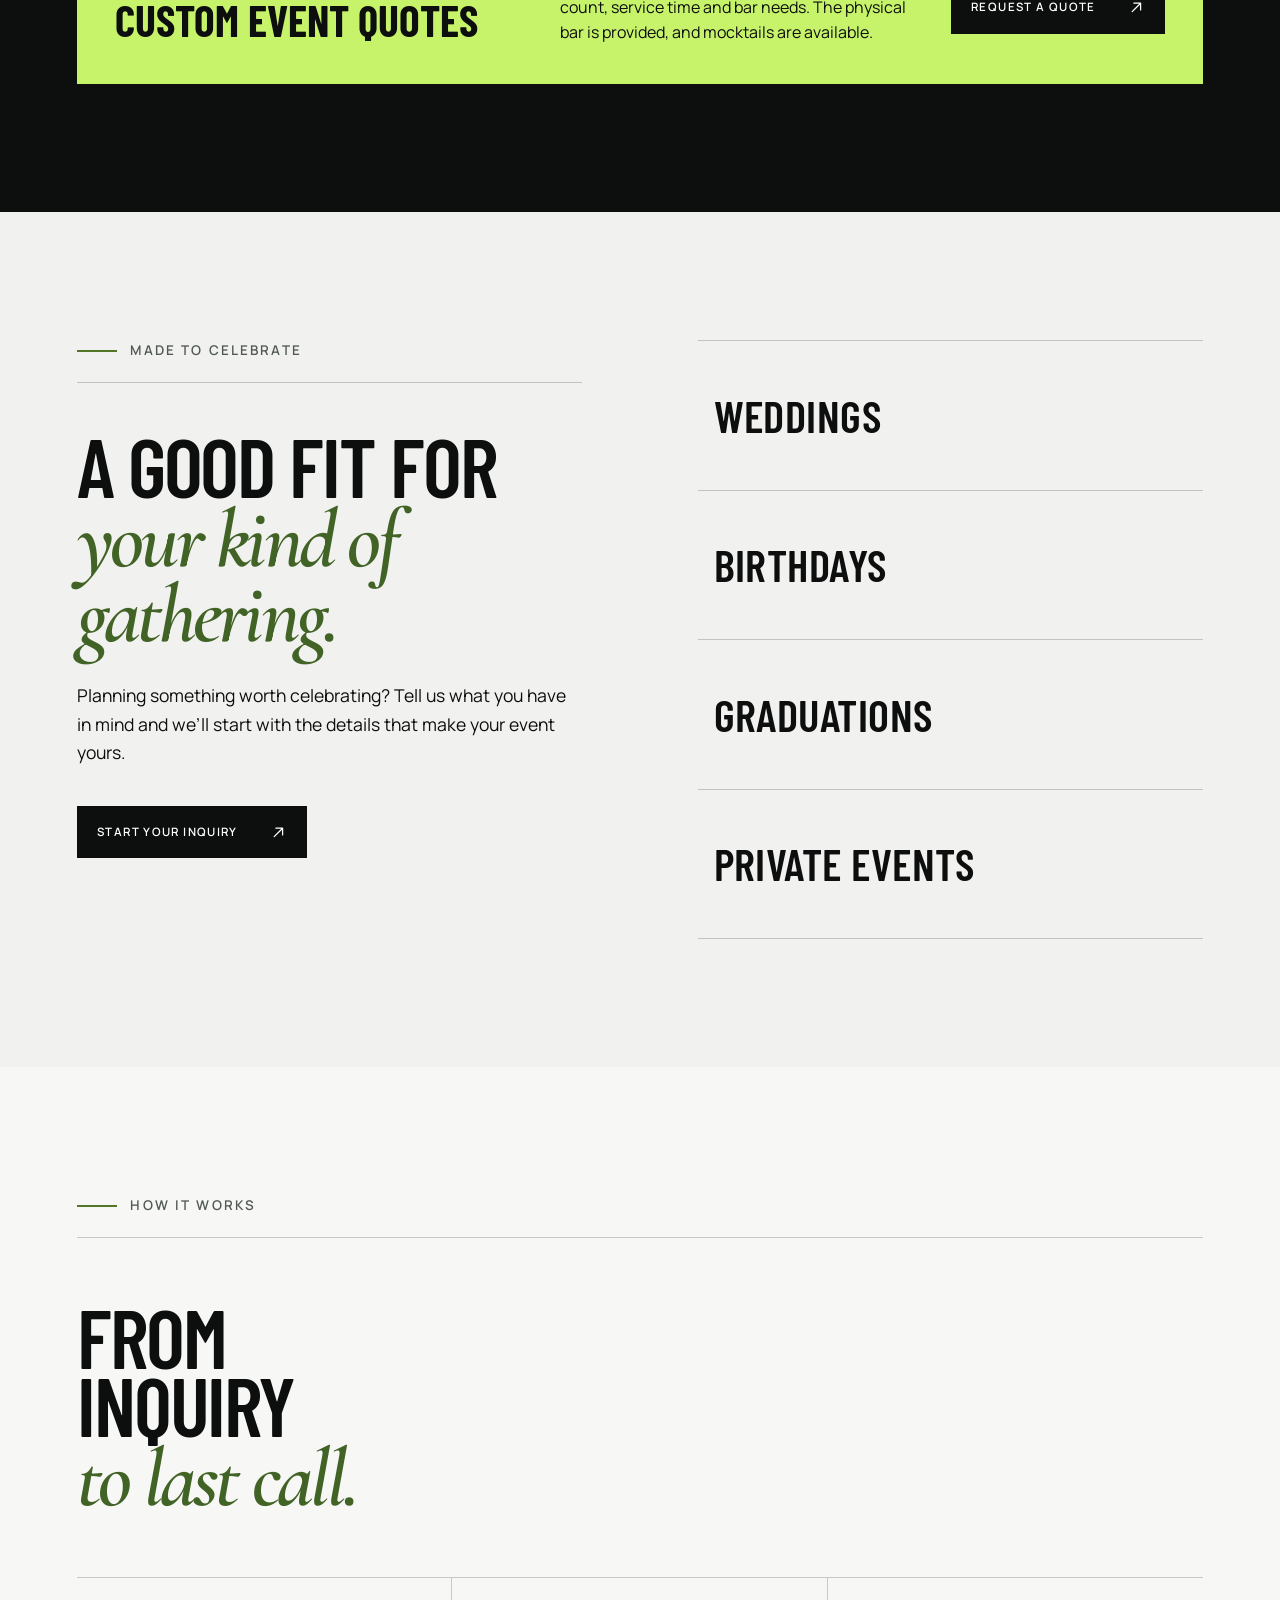
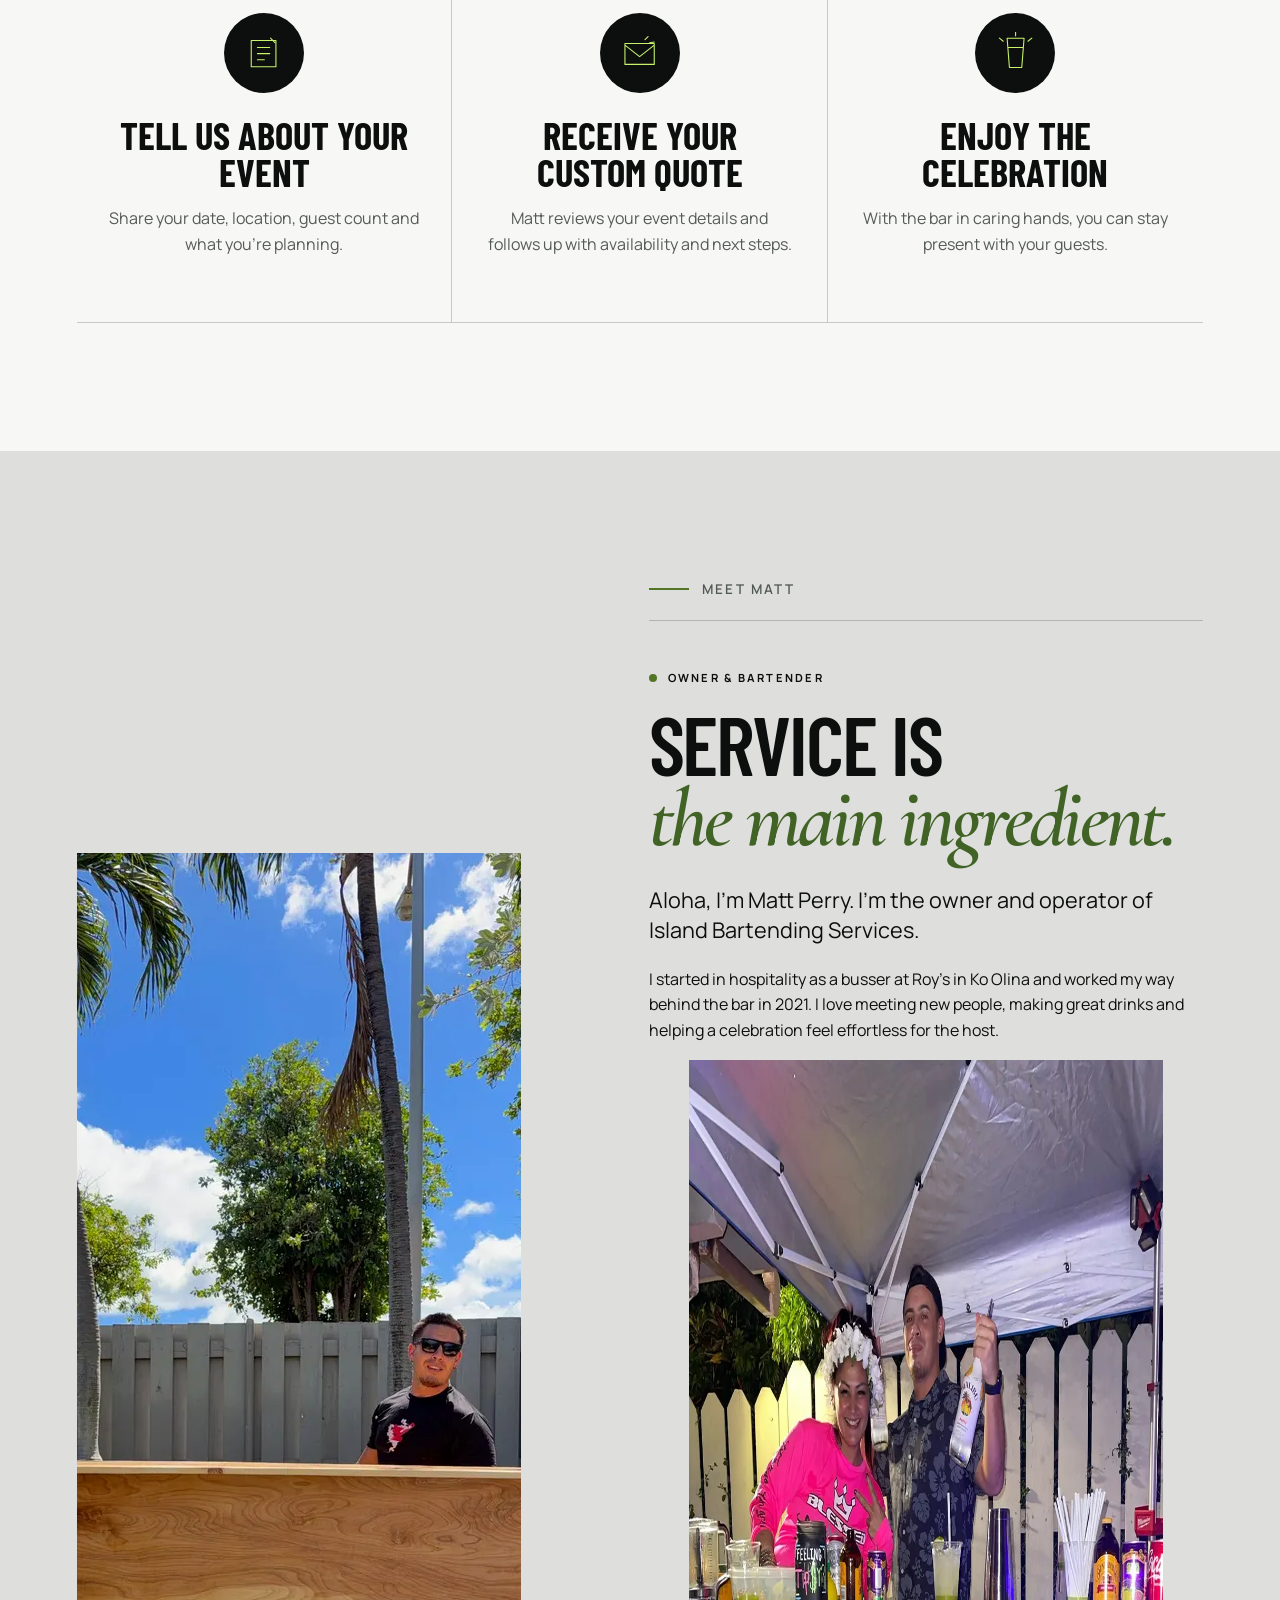
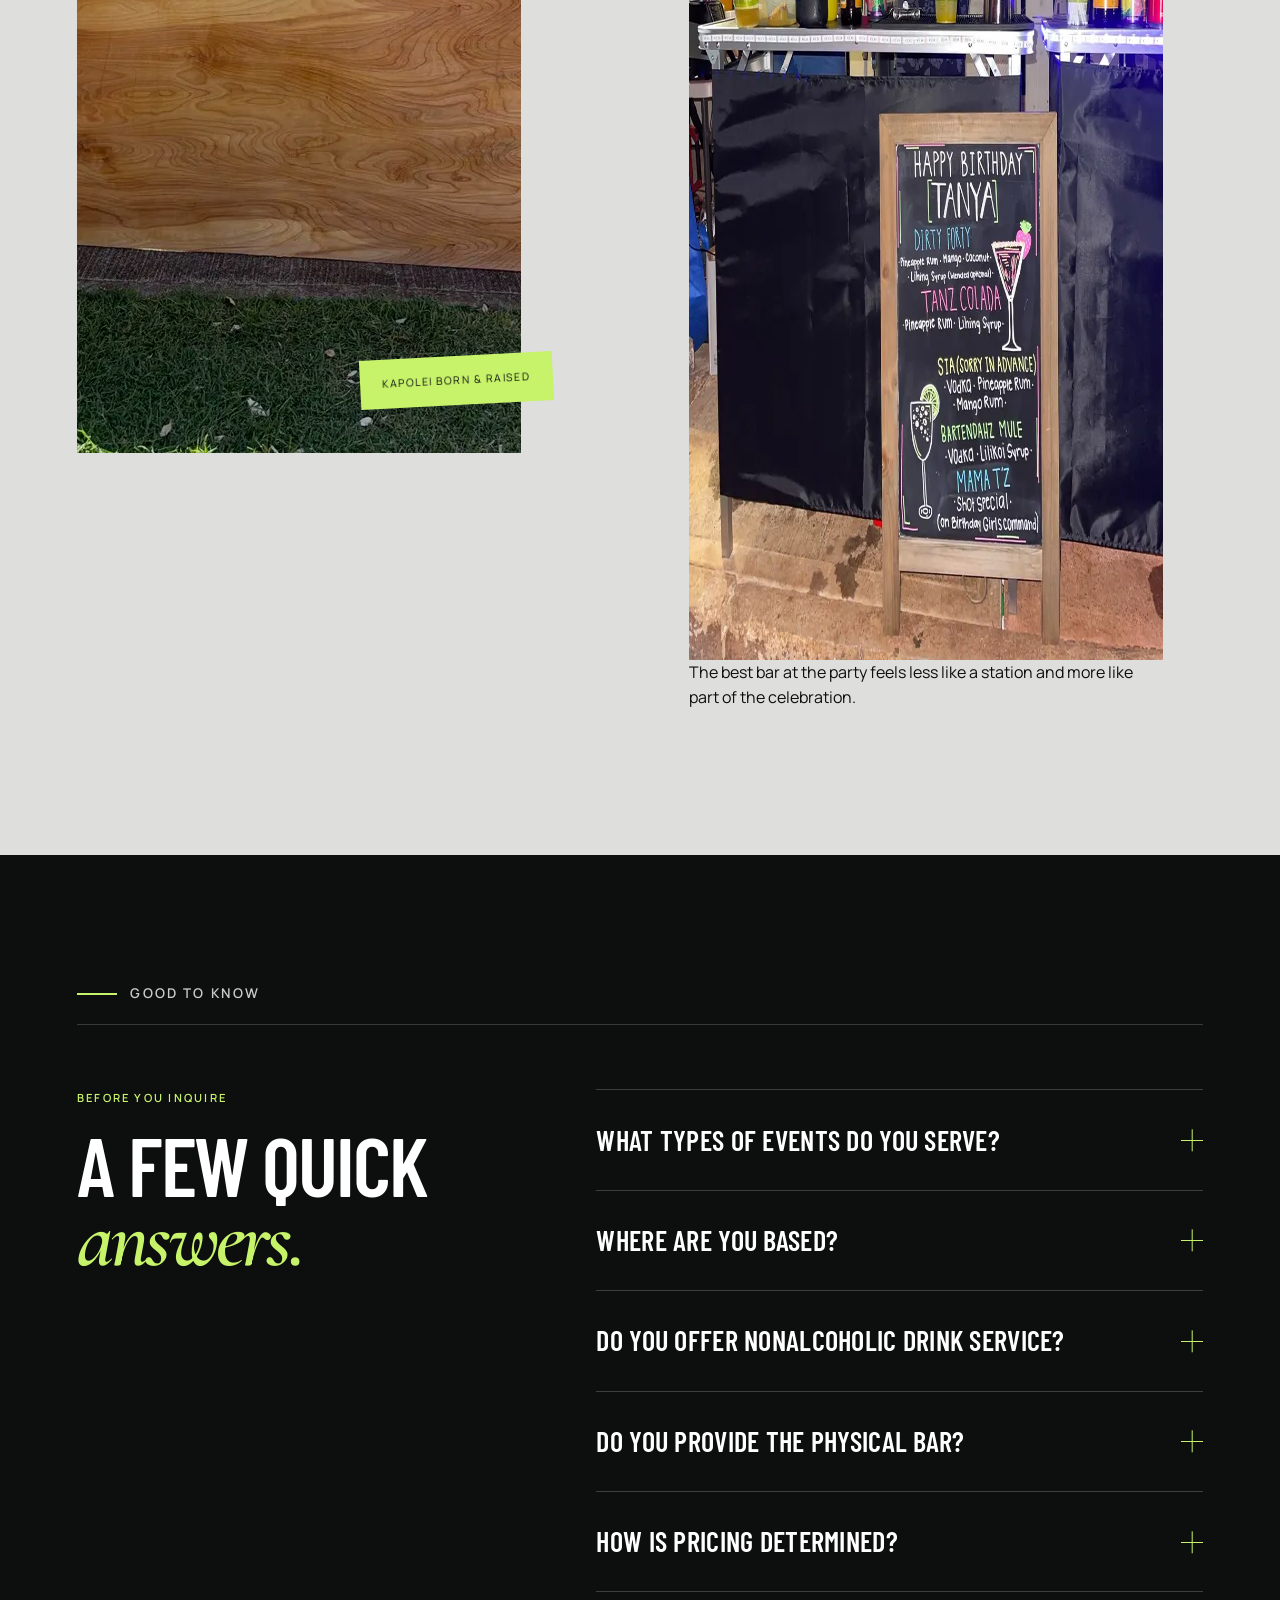
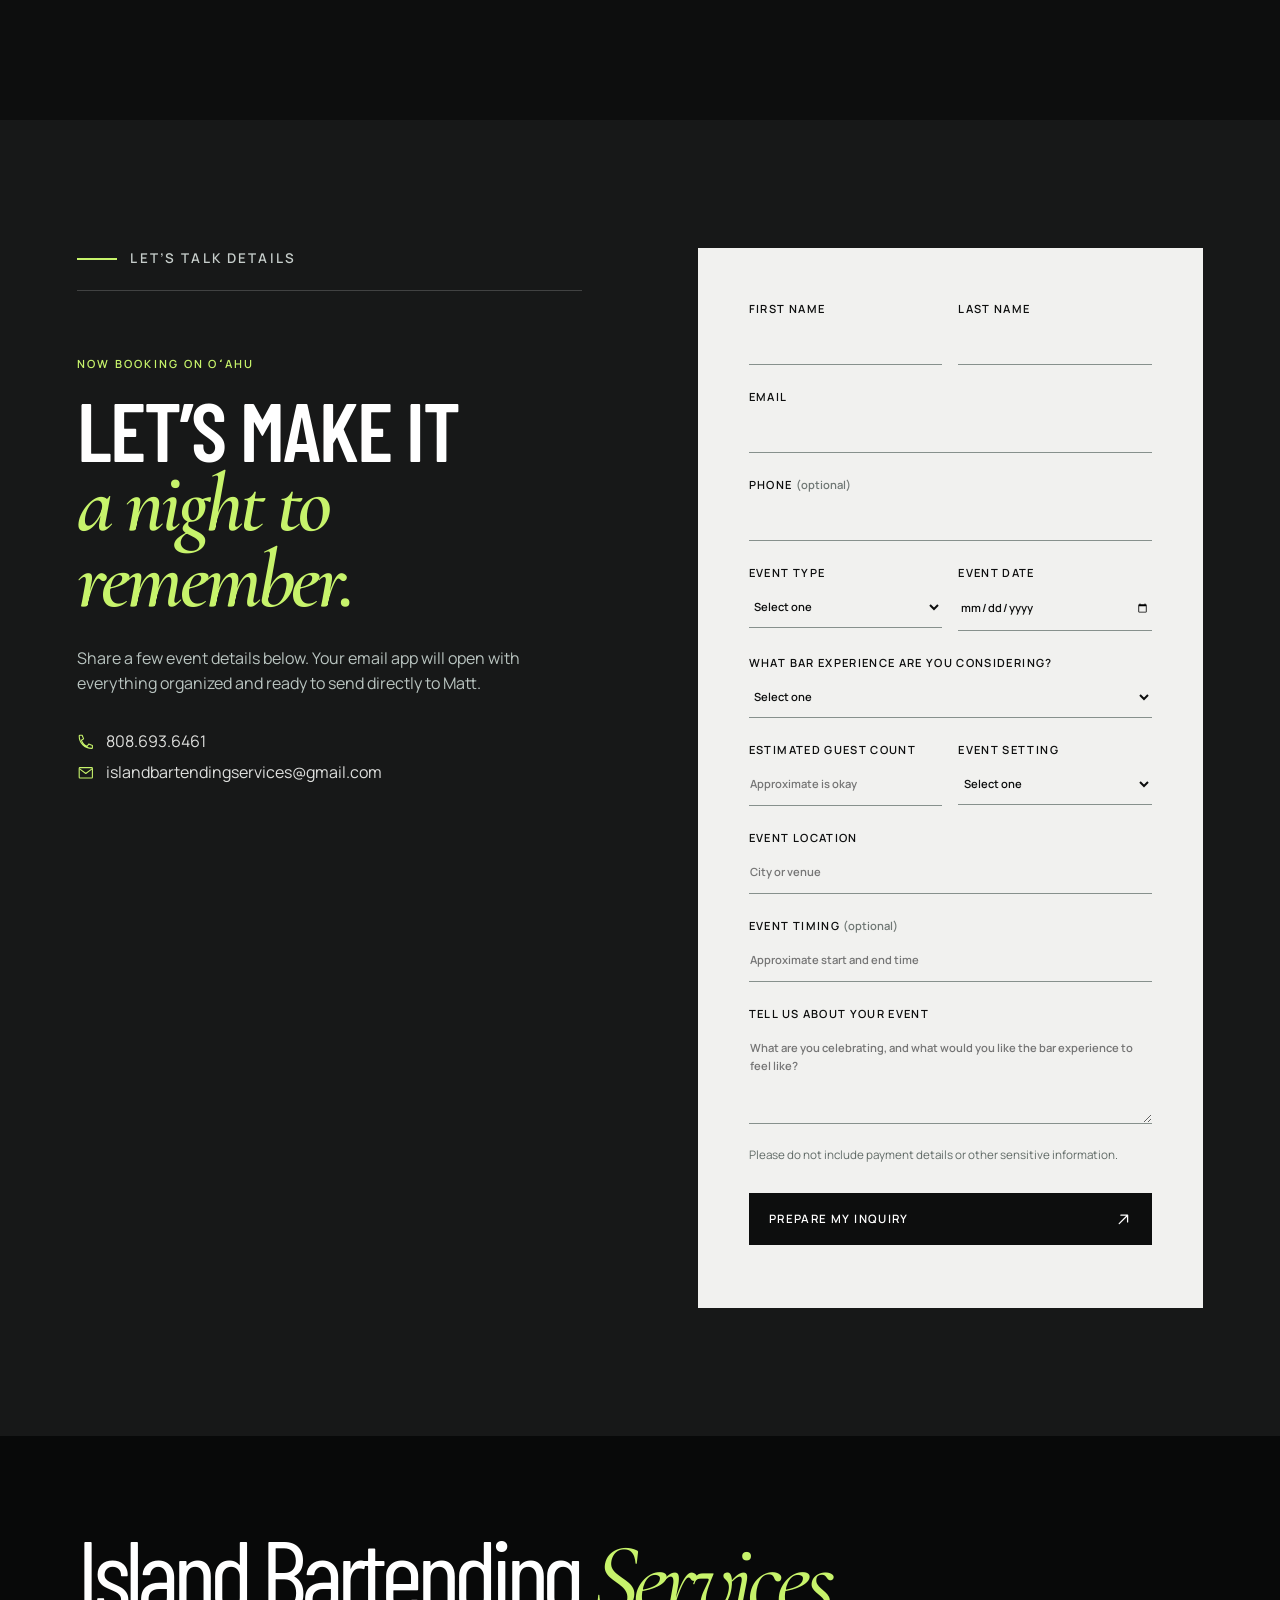
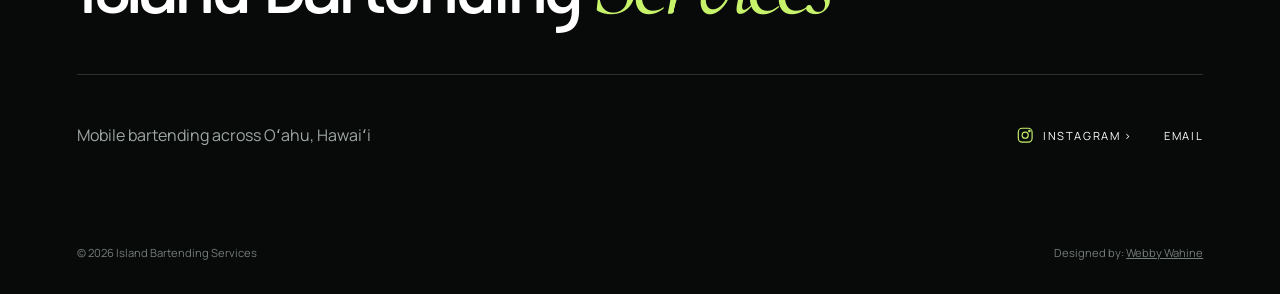
==== commit 7b7f0324: "Add files via upload Refine service, about, event, and inquiry layouts" ====
--- a/index.html
+++ b/index.html
@@ -136,15 +136,6 @@
             <h2 id="intro-title">
               You bring the people.<br /><span>We’ll raise the bar.</span>
             </h2>
-            <span class="bar-badge" aria-hidden="true">
-              <img
-                src="assets/images/pop-up-bar-signature.svg"
-                width="160"
-                height="160"
-                alt=""
-              />
-              <span class="badge-cocktail"></span>
-            </span>
           </div>
           <div class="intro-copy reveal">
             <p>
@@ -173,10 +164,6 @@
         </div>
         <div class="service-list">
           <article class="service-row reveal">
-            <span class="service-icon" aria-hidden="true"
-              ><svg viewBox="0 0 48 48">
-                <path d="M10 8h28L26 24v12m-8 4h16M15 14h18" /></svg
-            ></span>
             <h3>Cocktails + Mocktails</h3>
             <p>
               Traditional cocktails with a local twist, plus thoughtful
@@ -184,10 +171,6 @@
             </p>
           </article>
           <article class="service-row reveal">
-            <span class="service-icon" aria-hidden="true"
-              ><svg viewBox="0 0 48 48">
-                <path d="M9 10h30L26 26v11m-9 4h18M15 16h18M31 6l-5 10" /></svg
-            ></span>
             <h3>The Bar Comes to You</h3>
             <p>
               Matt supplies the physical pop-up bar, bringing a polished focal
@@ -195,12 +178,6 @@
             </p>
           </article>
           <article class="service-row reveal">
-            <span class="service-icon" aria-hidden="true"
-              ><svg viewBox="0 0 48 48">
-                <path
-                  d="M24 27c6 0 11-5 11-11H13c0 6 5 11 11 11Zm0 0v12m-8 0h16M10 12l-4-3m32 3 4-3M24 8V3"
-                /></svg
-            ></span>
             <h3>Guest-First Hospitality</h3>
             <p>
               Professional, personable bartending from someone who genuinely
@@ -217,6 +194,7 @@
               loading="lazy"
               alt="Golden cocktail served over ice in a short glass"
             />
+            <figcaption><strong>Bangah Orange</strong><span>A bright, colorful pour served cold over ice.</span></figcaption>
           </figure>
           <figure>
             <img
@@ -226,6 +204,7 @@
               loading="lazy"
               alt="Colorful layered cocktail held outdoors against tropical greenery"
             />
+            <figcaption><strong>Da HAYN Snow Cone</strong><span>A bold layered drink with an eye-catching finish.</span></figcaption>
           </figure>
           <figure>
             <img
@@ -235,32 +214,12 @@
               loading="lazy"
               alt="Clear cocktail with ice and fresh mint held in a sunny garden"
             />
+            <figcaption><strong>Lykamint</strong><span>A refreshing combination of lychee, vodka and mint.</span></figcaption>
           </figure>
         </div>
-        <div
-          class="service-proof reveal"
-          role="list"
-          aria-label="Why choose Island Bartending Services"
-        >
-          <article role="listitem">
-            <svg aria-hidden="true" viewBox="0 0 40 40">
-              <circle cx="20" cy="14" r="6" />
-              <path d="M9 34c1-8 5-12 11-12s10 4 11 12" /></svg
-            ><span>Personally led</span><strong>Owner operated</strong>
-          </article>
-          <article role="listitem">
-            <svg aria-hidden="true" viewBox="0 0 40 40">
-              <circle cx="20" cy="20" r="14" />
-              <path d="M20 11v10l7 4" /></svg
-            ><span>Behind the bar</span><strong>Since 2021</strong>
-          </article>
-          <article role="listitem">
-            <svg aria-hidden="true" viewBox="0 0 40 40">
-              <path d="M20 36s11-10 11-19a11 11 0 1 0-22 0c0 9 11 19 11 19Z" />
-              <circle cx="20" cy="17" r="4" /></svg
-            ><span>Local roots</span><strong>Kapolei born &amp; raised</strong>
-          </article>
-        </div>
+        <p class="service-facts reveal">
+          <span>Owner operated</span><span>Bartending since 2021</span><span>Kapolei born &amp; raised</span>
+        </p>
         <div class="pricing-card reveal">
           <div>
             <p class="eyebrow">Built around your event</p>
@@ -279,9 +238,6 @@
             >
               <path d="M5 15 15 5M7 5h8v8" /></svg
           ></a>
-        </div>
-        <div class="canopy-divider" aria-hidden="true">
-          <span></span><i></i><span></span>
         </div>
         <!-- Developer note: Confirm exactly what mixers, garnishes, cups, ice and alcohol are supplied before publishing a complete inclusions list. -->
       </section>
@@ -311,16 +267,16 @@
         </div>
         <div class="event-stack" role="list" aria-label="Events served">
           <div class="event-card reveal" role="listitem">
-            <span class="event-icon" aria-hidden="true"><svg viewBox="0 0 48 48"><circle cx="18" cy="25" r="10"/><circle cx="30" cy="25" r="10"/><path d="m15 13 3-6 3 6m6 0 3-6 3 6"/></svg></span><strong>Weddings</strong>
+            <strong>Weddings</strong>
           </div>
           <div class="event-card reveal" role="listitem">
-            <span class="event-icon" aria-hidden="true"><svg viewBox="0 0 48 48"><path d="M10 24h28v16H10zM14 18h20v6H14zM18 18V9m6 9V7m6 11V9"/><path d="M16 9c0-2 2-3 2-5 2 2 3 3 2 5m4-2c0-2 2-3 2-5 2 2 3 3 2 5m4 2c0-2 2-3 2-5 2 2 3 3 2 5"/></svg></span><strong>Birthdays</strong>
+            <strong>Birthdays</strong>
           </div>
           <div class="event-card reveal" role="listitem">
-            <span class="event-icon" aria-hidden="true"><svg viewBox="0 0 48 48"><path d="m5 18 19-9 19 9-19 9L5 18Z"/><path d="M12 22v10c8 6 16 6 24 0V22m7-4v15"/></svg></span><strong>Graduations</strong>
+            <strong>Graduations</strong>
           </div>
           <div class="event-card reveal" role="listitem">
-            <span class="event-icon" aria-hidden="true"><svg viewBox="0 0 48 48"><path d="m24 5 3 9 9 3-9 3-3 9-3-9-9-3 9-3 3-9Zm12 22 2 6 6 2-6 2-2 6-2-6-6-2 6-2 2-6ZM10 31l2 4 4 2-4 2-2 4-2-4-4-2 4-2 2-4Z"/></svg></span><strong>Private Events</strong>
+            <strong>Private Events</strong>
           </div>
         </div>
       </section>
@@ -332,7 +288,6 @@
       >
         <div class="section-index">How It Works</div>
         <div class="process-heading reveal">
-          <p class="eyebrow">Simple from the start</p>
           <h2 id="process-title">From inquiry<br /><em>to last call.</em></h2>
         </div>
         <div class="process-grid">
@@ -400,29 +355,20 @@
             my way behind the bar in 2021. I love meeting new people, making
             great drinks and helping a celebration feel effortless for the host.
           </p>
-        </div>
-      </section>
-
-      <section
-        class="moment section"
-        aria-label="Island Bartending Services at work"
-      >
-        <div class="moment-photo reveal">
-          <img
-            src="assets/images/custom-cocktail-service.webp"
-            width="900"
-            height="1200"
-            loading="lazy"
-            alt="Matt smiling with a guest behind a decorated cocktail bar at a birthday celebration"
-          />
-        </div>
-        <blockquote class="moment-quote reveal">
-          <p>
-            “The best bar at the party feels less like a station—and more like
-            part of the celebration.”
-          </p>
-          <cite>Our approach</cite>
-        </blockquote>
+          <figure class="about-moment">
+            <img
+              src="assets/images/custom-cocktail-service.webp"
+              width="900"
+              height="1200"
+              loading="lazy"
+              alt="Matt smiling with a guest behind a decorated cocktail bar at a birthday celebration"
+            />
+            <figcaption>
+              The best bar at the party feels less like a station and more like
+              part of the celebration.
+            </figcaption>
+          </figure>
+        </div>
       </section>
 
       <section class="faq section" id="faq" aria-labelledby="faq-title">
@@ -615,21 +561,12 @@
             Please do not include payment details or other sensitive
             information.
           </p>
-          <div class="submit-row">
-            <button class="button button-submit" type="submit">
-              Prepare My Inquiry
-              <svg class="icon-arrow" aria-hidden="true" viewBox="0 0 20 20">
-                <path d="M5 15 15 5M7 5h8v8" />
-              </svg>
-            </button>
-            <img
-              class="quote-bar-badge"
-              src="assets/images/pop-up-bar-signature.svg"
-              width="54"
-              height="54"
-              alt=""
-            />
-          </div>
+          <button class="button button-submit" type="submit">
+            Prepare My Inquiry
+            <svg class="icon-arrow" aria-hidden="true" viewBox="0 0 20 20">
+              <path d="M5 15 15 5M7 5h8v8" />
+            </svg>
+          </button>
           <p
             class="form-status"
             id="form-status"
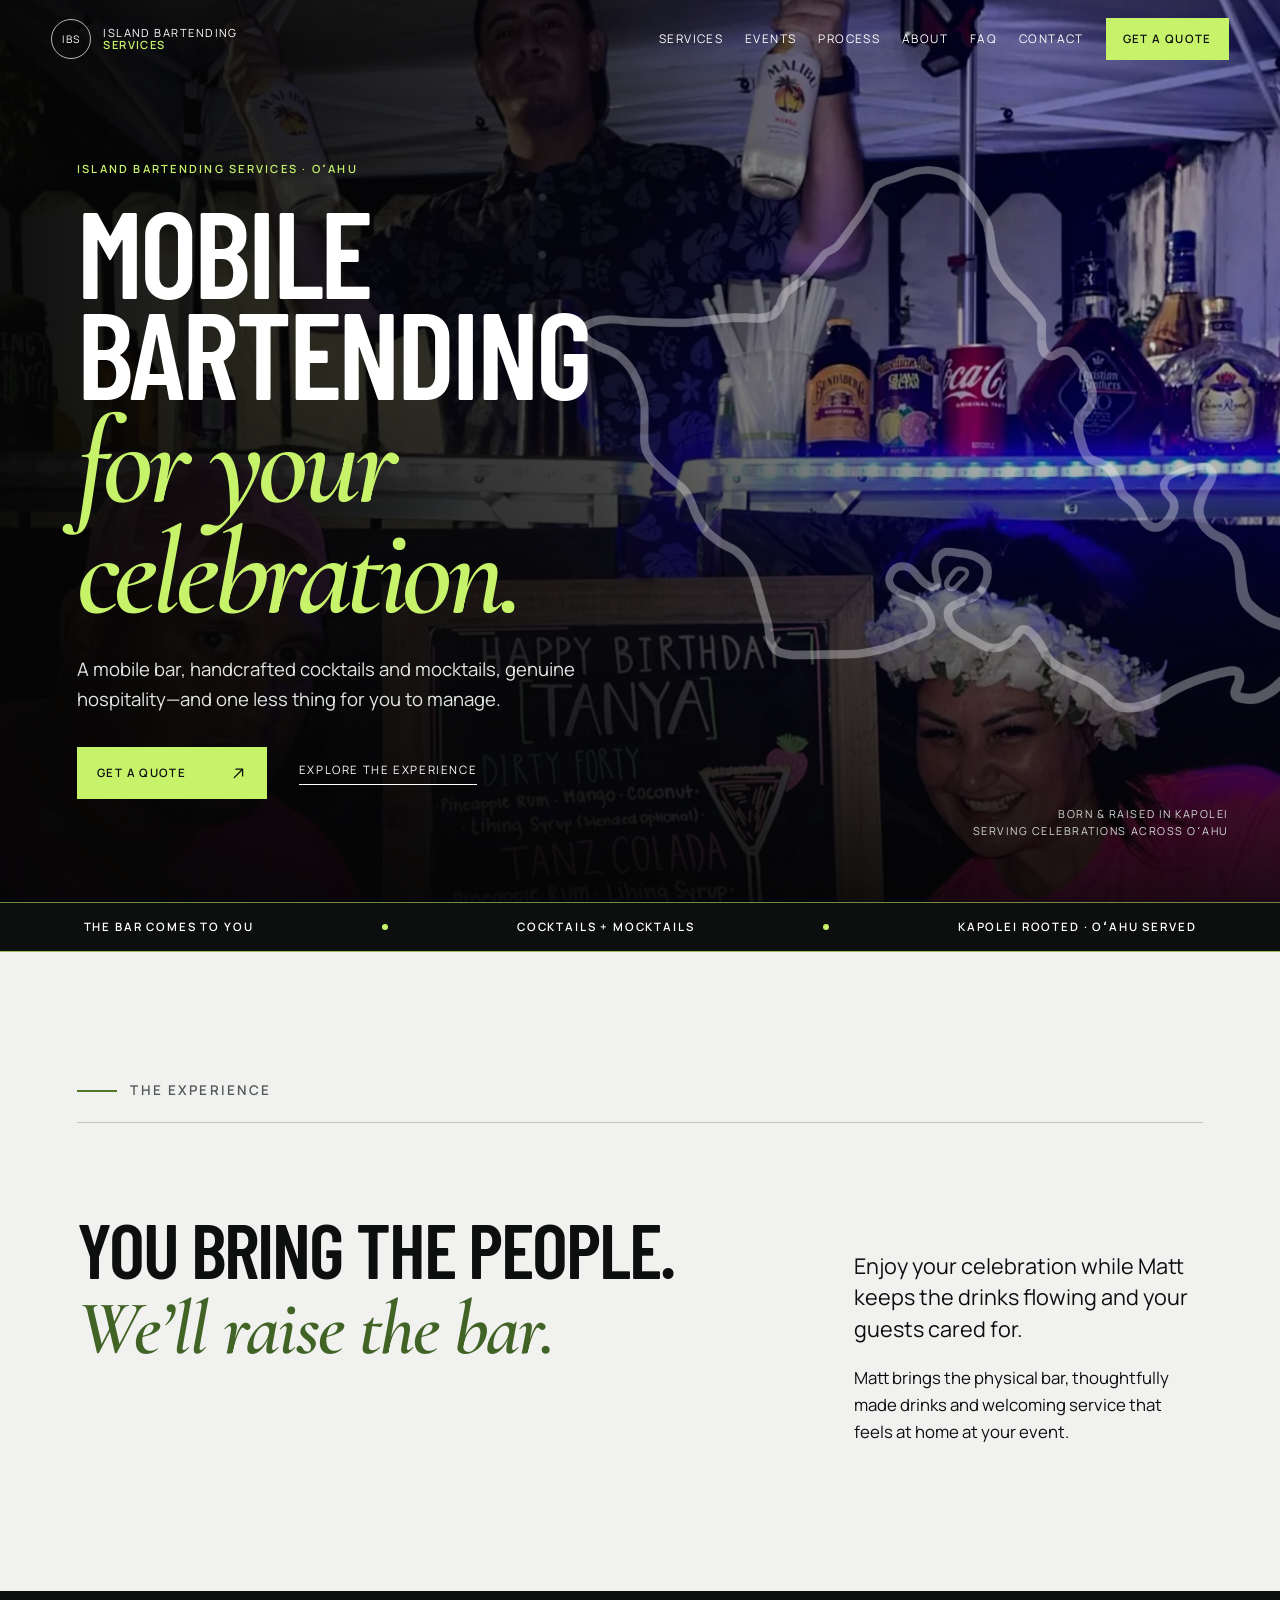
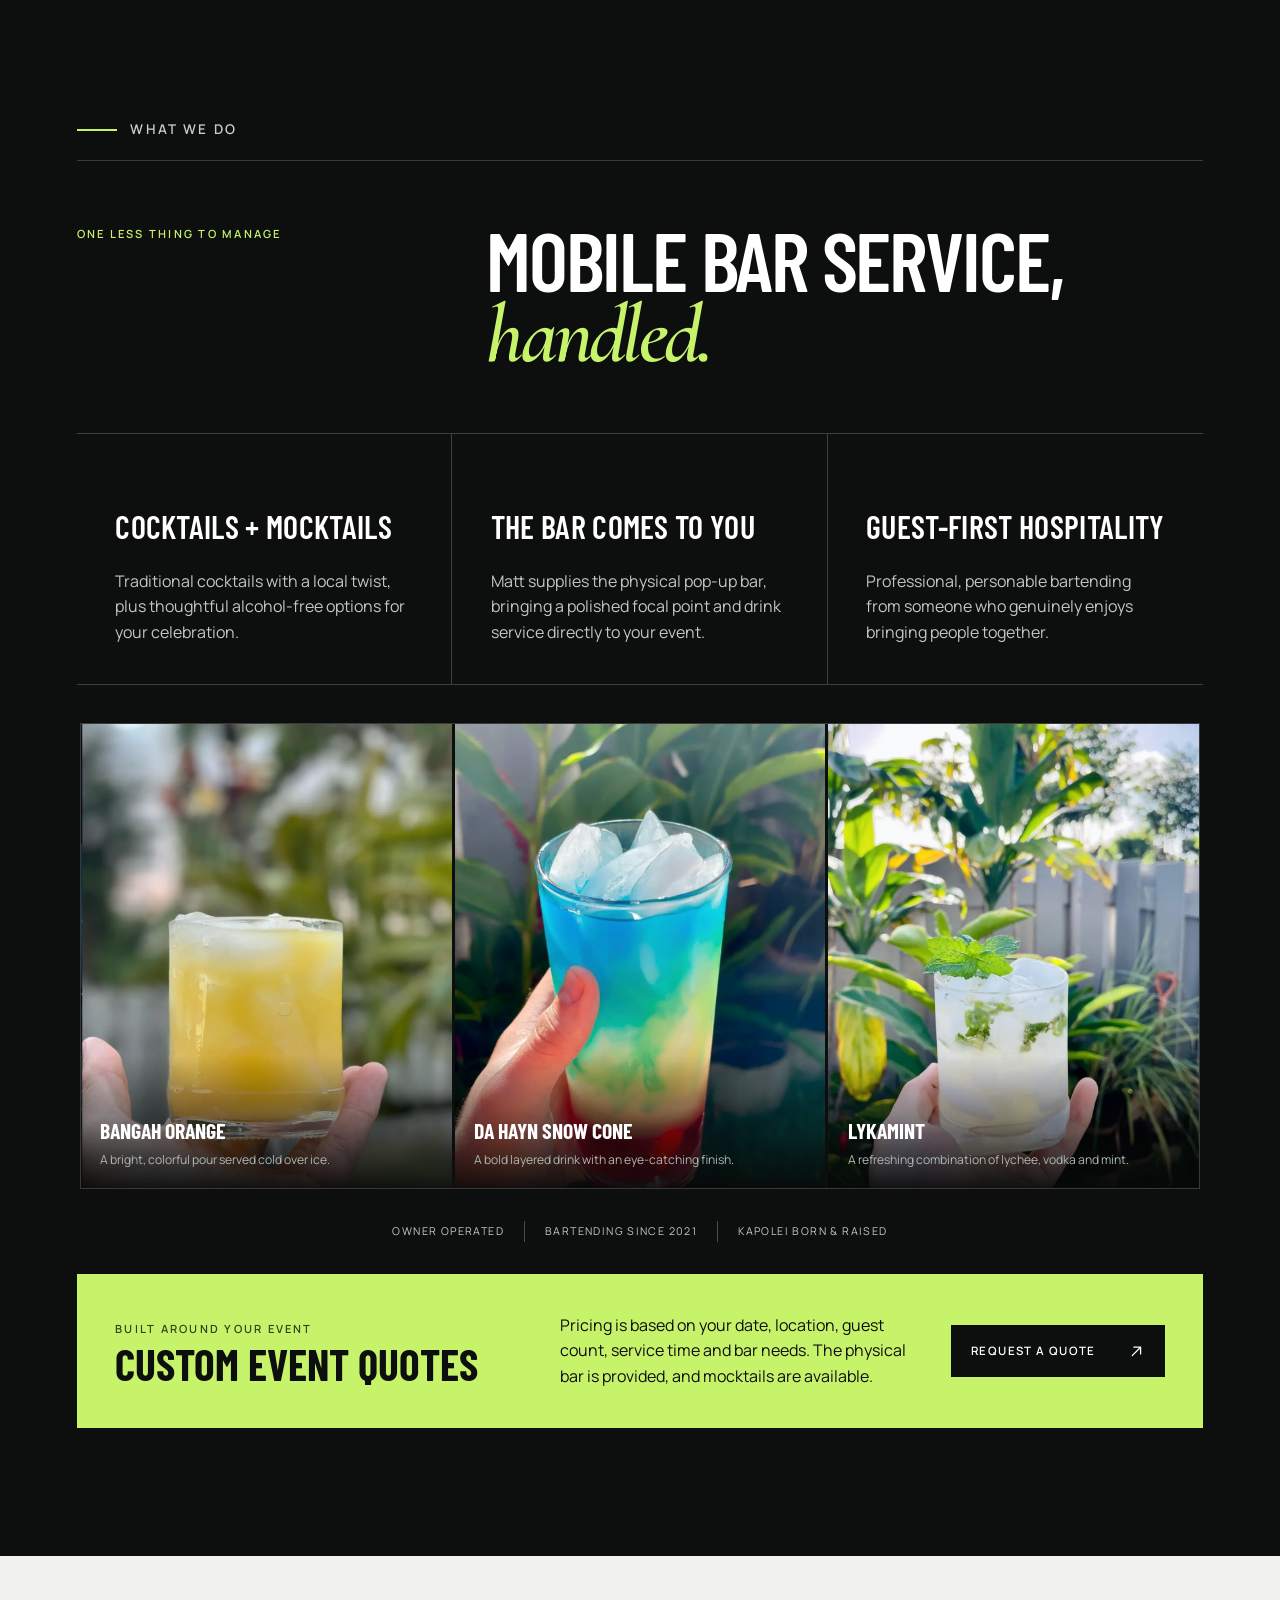
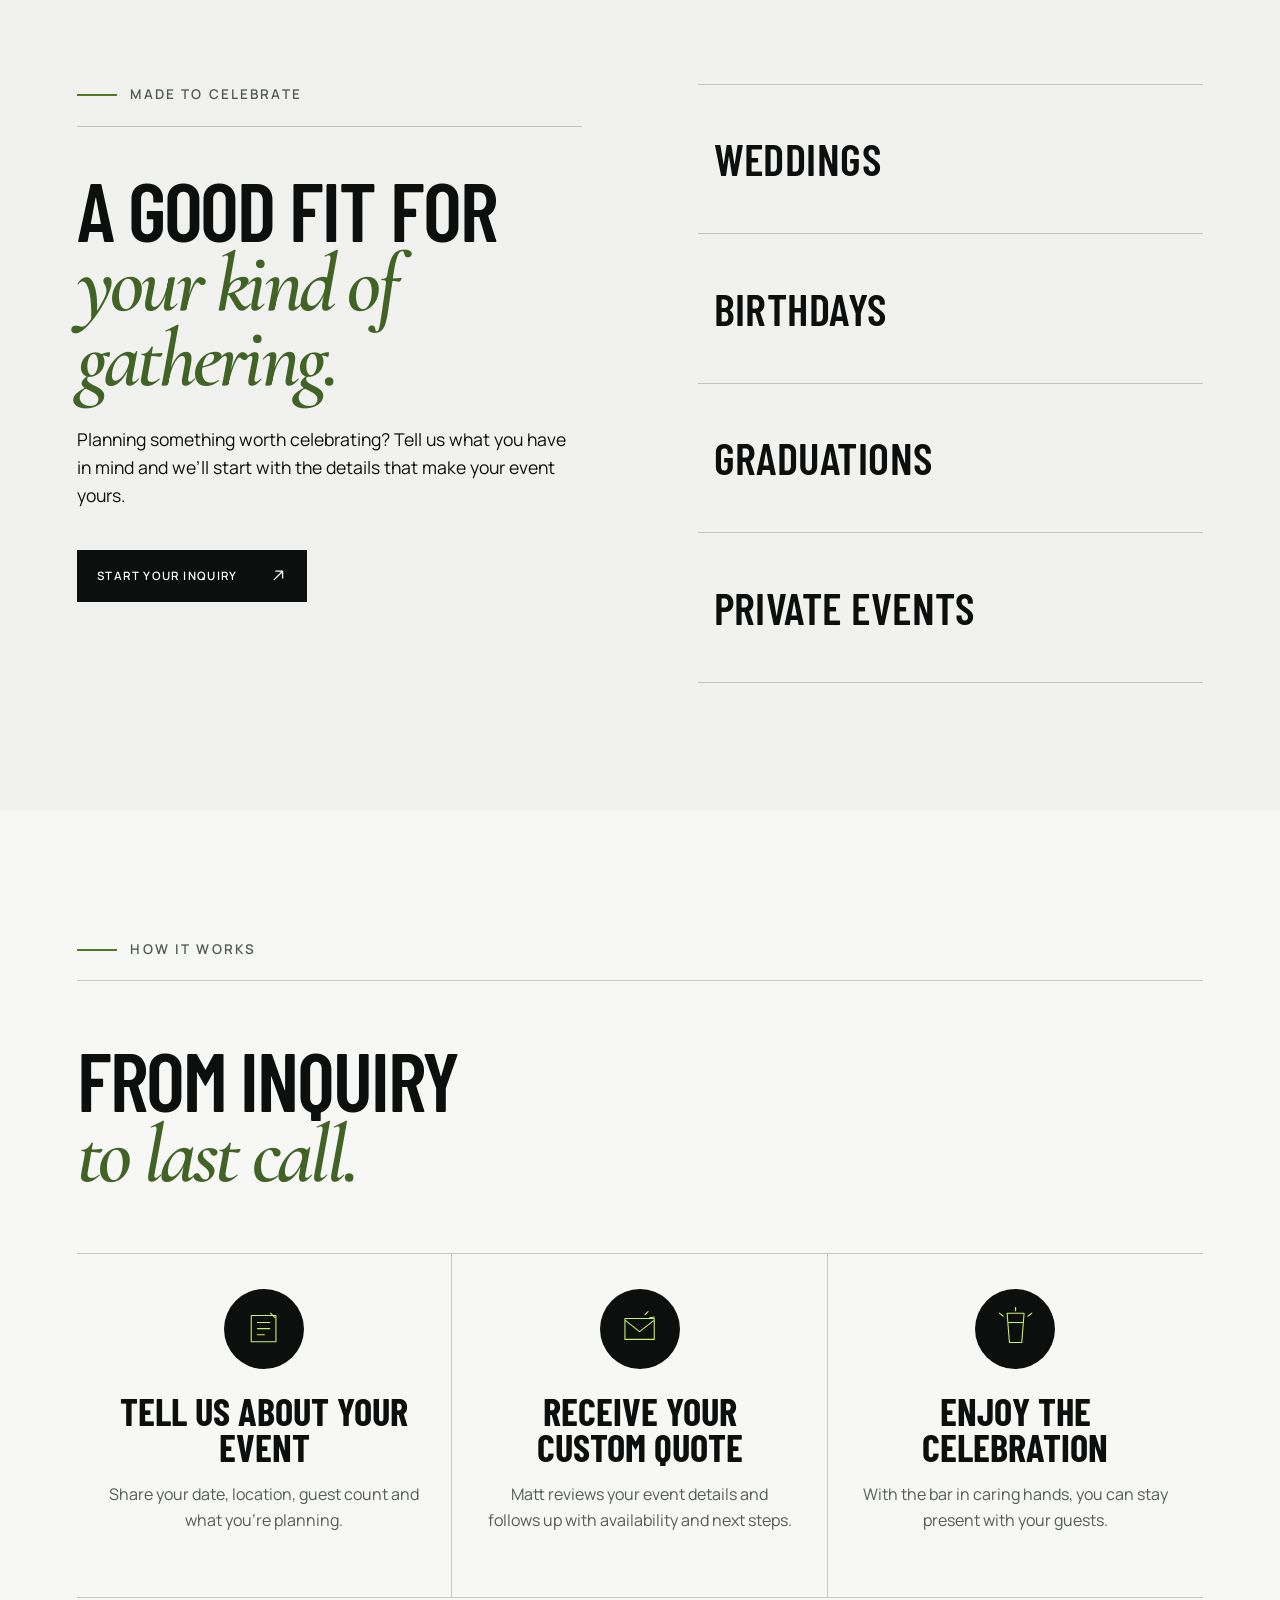
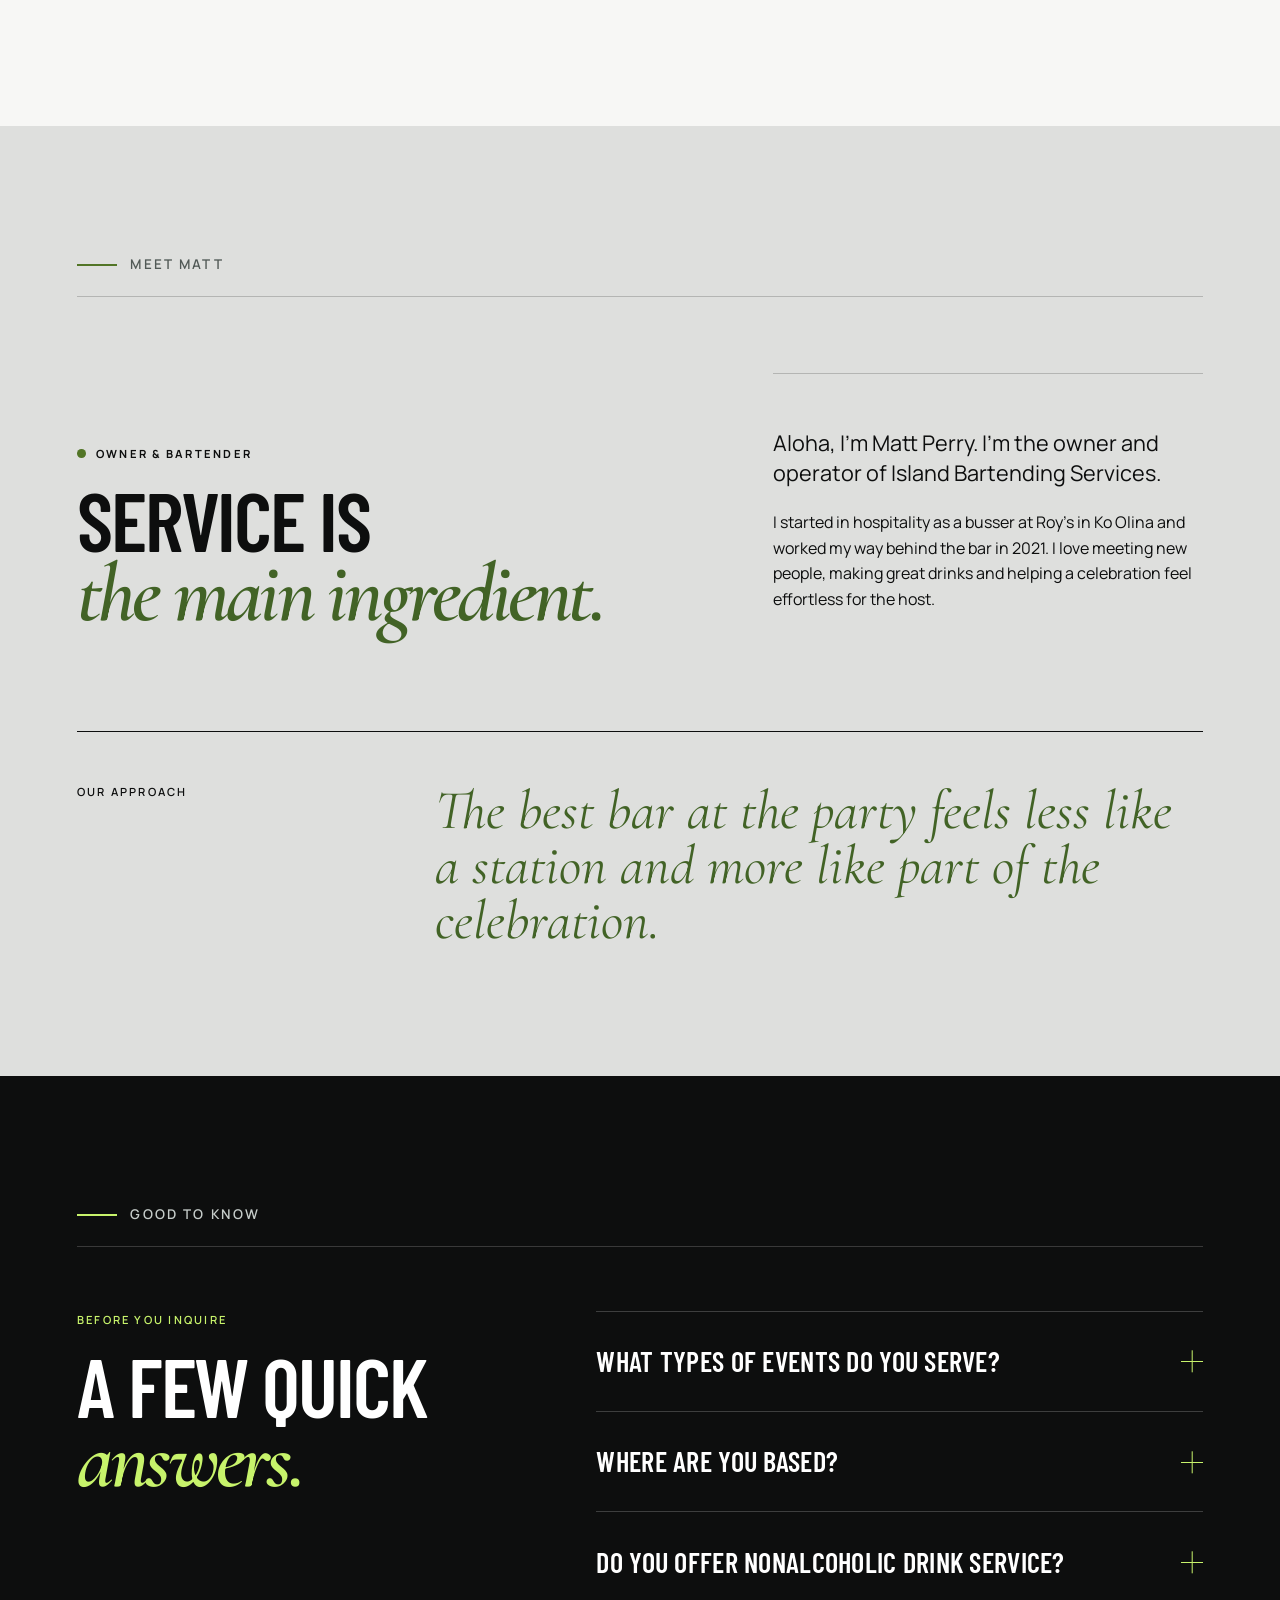
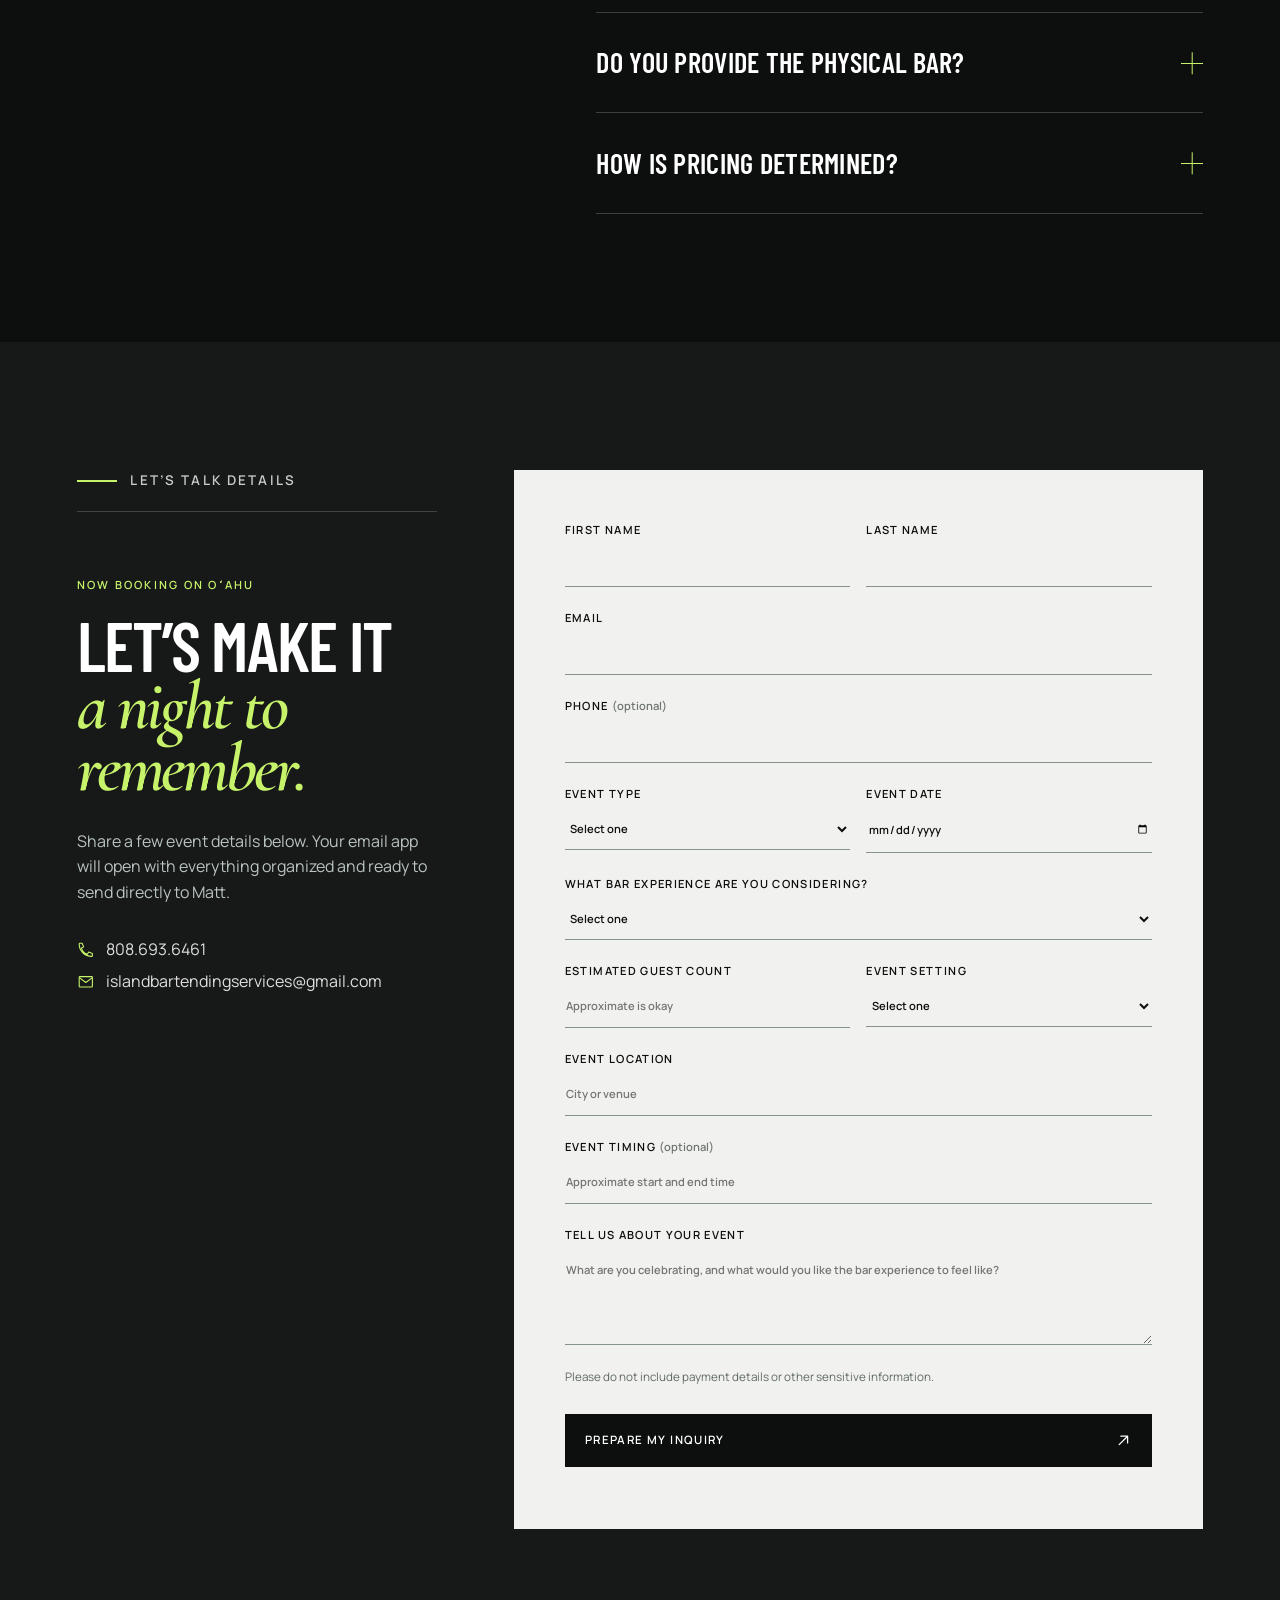
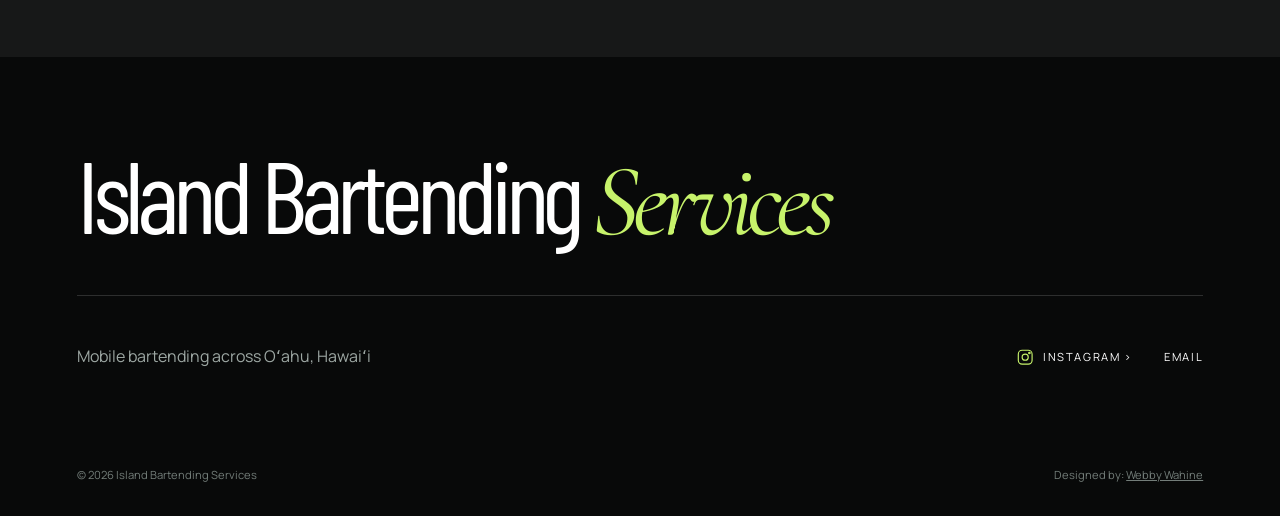
==== commit e4199fcf: "Add files via upload Refine hero, cocktail gallery, about section, and mobile navigation" ====
--- a/index.html
+++ b/index.html
@@ -79,6 +79,10 @@
         aria-controls="site-nav"
       >
         <span class="sr-only">Open navigation</span><span></span><span></span>
+        <svg class="menu-cocktail" aria-hidden="true" viewBox="0 0 44 44">
+          <path d="M8 10h28L22 26v9m-8 0h16" />
+          <circle cx="32.5" cy="8" r="2.25" />
+        </svg>
       </button>
       <nav id="site-nav" class="site-nav" aria-label="Primary navigation">
         <a href="#services">Services</a>
@@ -99,8 +103,14 @@
           aria-label="Matt Perry bartending at a lively outdoor celebration"
         ></div>
         <div class="hero-shade"></div>
-        <div class="hero-orbit orbit-one" aria-hidden="true"></div>
-        <div class="hero-orbit orbit-two" aria-hidden="true"></div>
+        <img
+          class="hero-island"
+          src="assets/images/oahu-outline.webp"
+          width="1200"
+          height="1200"
+          alt=""
+          aria-hidden="true"
+        />
         <div class="hero-content reveal">
           <p class="eyebrow">Island Bartending Services · Oʻahu</p>
           <h1>Mobile bartending<br /><em>for your celebration.</em></h1>
@@ -330,44 +340,33 @@
       </section>
 
       <section class="about section" id="about" aria-labelledby="about-title">
-        <div class="about-photo reveal">
-          <img
-            src="assets/images/matt-mobile-bar.webp"
-            width="900"
-            height="1200"
-            loading="lazy"
-            alt="Matt Perry standing behind a handcrafted wooden mobile bar in Kapolei"
-          />
-          <span class="photo-tag">Kapolei born &amp; raised</span>
-        </div>
-        <div class="about-copy reveal">
-          <div class="section-index">Meet Matt</div>
-          <p class="eyebrow">Owner &amp; bartender</p>
-          <h2 id="about-title">
-            Service is<br /><em>the main ingredient.</em>
-          </h2>
-          <p class="lead">
-            Aloha, I’m Matt Perry. I’m the owner and operator of Island
-            Bartending Services.
+        <div class="section-index">Meet Matt</div>
+        <div class="about-layout reveal">
+          <div class="about-heading">
+            <p class="eyebrow">Owner &amp; bartender</p>
+            <h2 id="about-title">
+              Service is<br /><em>the main ingredient.</em>
+            </h2>
+          </div>
+          <div class="about-story">
+            <p class="lead">
+              Aloha, I’m Matt Perry. I’m the owner and operator of Island
+              Bartending Services.
+            </p>
+            <p>
+              I started in hospitality as a busser at Roy’s in Ko Olina and
+              worked my way behind the bar in 2021. I love meeting new people,
+              making great drinks and helping a celebration feel effortless for
+              the host.
+            </p>
+          </div>
+        </div>
+        <div class="about-principle reveal">
+          <span>Our approach</span>
+          <p>
+            The best bar at the party feels less like a station and more like
+            part of the celebration.
           </p>
-          <p>
-            I started in hospitality as a busser at Roy’s in Ko Olina and worked
-            my way behind the bar in 2021. I love meeting new people, making
-            great drinks and helping a celebration feel effortless for the host.
-          </p>
-          <figure class="about-moment">
-            <img
-              src="assets/images/custom-cocktail-service.webp"
-              width="900"
-              height="1200"
-              loading="lazy"
-              alt="Matt smiling with a guest behind a decorated cocktail bar at a birthday celebration"
-            />
-            <figcaption>
-              The best bar at the party feels less like a station and more like
-              part of the celebration.
-            </figcaption>
-          </figure>
         </div>
       </section>
 
--- a/assets/css/styles.css
+++ b/assets/css/styles.css
@@ -155,6 +155,20 @@
   margin: 7px 0;
   transition: 0.25s;
 }
+.menu-cocktail {
+  position: absolute;
+  inset: 0;
+  width: 100%;
+  height: 100%;
+  fill: none;
+  stroke: currentColor;
+  stroke-width: 1.5;
+  stroke-linecap: round;
+  stroke-linejoin: round;
+  opacity: 0;
+  transform: scale(0.65);
+  transition: opacity 0.2s ease, transform 0.3s ease;
+}
 .icon-arrow {
   width: 1.05rem;
   height: 1.05rem;
@@ -301,27 +315,23 @@
   letter-spacing: 0.14em;
   color: #d4dad7;
 }
-.orbit-one,
-.orbit-two {
+.hero-island {
   position: absolute;
-  border: 1px solid rgba(199, 243, 107, 0.35);
-  border-radius: 50%;
   z-index: -1;
+  top: 10%;
+  right: -3%;
+  width: min(58vw, 900px);
+  height: auto;
+  opacity: 0.34;
   pointer-events: none;
-}
-.orbit-one {
-  width: 19rem;
-  height: 19rem;
-  right: -4rem;
-  top: 18%;
-  animation: float 7s ease-in-out infinite;
-}
-.orbit-two {
-  width: 7rem;
-  height: 7rem;
-  left: 49%;
-  top: 17%;
-  animation: float 5s ease-in-out -2s infinite;
+  filter: drop-shadow(0 0 18px rgba(199, 243, 107, 0.12));
+  animation: islandDraw 1.2s ease-out both;
+}
+@keyframes islandDraw {
+  from {
+    opacity: 0;
+    transform: translateY(18px) scale(0.98);
+  }
 }
 @keyframes float {
   50% {
@@ -394,55 +404,7 @@
 }
 .intro-statement {
   position: relative;
-  min-height: clamp(300px, 29vw, 430px);
-  padding-bottom: clamp(5rem, 8vw, 7rem);
-}
-.bar-badge {
-  position: absolute;
-  right: 1rem;
-  bottom: 0;
-  width: clamp(104px, 11vw, 150px);
-  opacity: 0;
-  transform: translateY(18px) rotate(4deg);
-  transition:
-    opacity 0.55s ease,
-    transform 0.65s cubic-bezier(0.2, 0.7, 0.2, 1);
-}
-.intro-statement.visible .bar-badge {
-  opacity: 1;
-  transform: none;
-}
-.bar-badge img {
-  width: 100%;
-  height: auto;
-}
-.badge-cocktail {
-  position: absolute;
-  left: 46%;
-  top: 45%;
-  width: 10%;
-  height: 15%;
-  border: 2px solid var(--lime);
-  border-top: 0;
-  border-radius: 0 0 3px 3px;
-  transform: translateX(-50%);
-  transition: transform 0.4s cubic-bezier(0.2, 0.7, 0.2, 1);
-}
-.badge-cocktail::before {
-  content: "";
-  position: absolute;
-  left: 50%;
-  top: -4px;
-  width: 145%;
-  height: 2px;
-  background: var(--lime);
-  transform: translateX(-50%) rotate(-7deg);
-}
-.bar-badge:hover {
-  transform: translateY(-5px) rotate(-2deg);
-}
-.bar-badge:hover .badge-cocktail {
-  transform: translateX(26%) translateY(-5px) rotate(8deg);
+  min-height: 0;
 }
 .intro h2 {
   font-family: var(--display);
@@ -488,58 +450,28 @@
 .service-list {
   display: grid;
   grid-template-columns: repeat(3, 1fr);
-  gap: 1rem;
+  border-top: 1px solid rgba(255, 255, 255, 0.2);
+  border-bottom: 1px solid rgba(255, 255, 255, 0.2);
 }
 .service-row {
   display: flex;
-  min-height: 360px;
+  min-height: 250px;
   flex-direction: column;
   align-items: flex-start;
-  padding: 2rem;
-  border: 1px solid rgba(255, 255, 255, 0.18);
-  background: #151716;
+  justify-content: flex-end;
+  padding: clamp(1.5rem, 3vw, 2.5rem);
+  border-right: 1px solid rgba(255, 255, 255, 0.2);
   transition:
-    transform 0.3s ease,
-    border-color 0.3s ease,
     background 0.3s ease;
 }
+.service-row:last-child {
+  border-right: 0;
+}
 .service-row:hover {
-  transform: translateY(-8px);
-  border-color: var(--lime);
-  background: #1a1d1b;
-}
-.service-row:first-child {
-  color: var(--ink);
-  background: var(--lime);
-  border-color: var(--lime);
-}
-.service-row:first-child:hover {
-  background: #d1ff78;
-}
-.service-icon {
-  display: grid;
-  place-items: center;
-  width: 4.75rem;
-  height: 4.75rem;
-  border: 1px solid rgba(199, 243, 107, 0.55);
-  border-radius: 50%;
-  color: var(--lime);
-}
-.service-row:first-child .service-icon {
-  color: var(--ink);
-  border-color: rgba(13, 14, 14, 0.55);
-}
-.service-icon svg {
-  width: 1.75rem;
-  height: 1.75rem;
-  fill: none;
-  stroke: currentColor;
-  stroke-width: 1.5;
-  stroke-linecap: round;
-  stroke-linejoin: round;
+  background: rgba(199, 243, 107, 0.06);
 }
 .service-row h3 {
-  margin: auto 0 1rem;
+  margin: 0 0 1rem;
   font-family: var(--display);
   font-size: clamp(1.5rem, 2.5vw, 2.5rem);
   font-weight: 500;
@@ -547,21 +479,21 @@
 .service-row p {
   color: #bfc8c4;
   margin: 0;
-}
-.service-row:first-child p {
-  color: #263015;
 }
 .cocktail-rail {
   display: grid;
   grid-template-columns: repeat(3, 1fr);
   gap: 3px;
-  margin-top: clamp(1.25rem, 3vw, 2.25rem);
+  margin-top: clamp(1.5rem, 3vw, 2.5rem);
+  margin-left: auto;
+  margin-right: auto;
+  max-width: 1120px;
   overflow: hidden;
   border: 1px solid rgba(255, 255, 255, 0.18);
 }
 .cocktail-rail figure {
   position: relative;
-  min-height: clamp(190px, 23vw, 360px);
+  aspect-ratio: 4 / 5;
   margin: 0;
   overflow: hidden;
   background: #171918;
@@ -570,37 +502,57 @@
   width: 100%;
   height: 100%;
   object-fit: cover;
-  object-position: center 55%;
+  object-position: center;
   filter: saturate(0.92) contrast(1.04);
   transition:
     transform 0.65s cubic-bezier(0.2, 0.7, 0.2, 1),
     filter 0.4s ease;
 }
-.cocktail-rail figure:nth-child(2) img {
-  object-position: center 62%;
-}
 .cocktail-rail figure:hover img {
   transform: scale(1.045);
   filter: saturate(1.08) contrast(1.04);
 }
-.canopy-divider {
-  display: grid;
-  grid-template-columns: 1fr auto 1fr;
-  align-items: center;
-  gap: 0.9rem;
-  width: min(100%, 760px);
-  margin: 2.75rem auto 0;
-}
-.canopy-divider span {
-  height: 1px;
-  background: rgba(199, 243, 107, 0.55);
-}
-.canopy-divider i {
+.cocktail-rail figcaption {
+  position: absolute;
+  inset: auto 0 0;
+  z-index: 1;
+  min-height: 0;
+  padding: 4rem 1.2rem 1.2rem;
+  background: linear-gradient(transparent, rgba(7, 8, 8, 0.94));
+}
+.cocktail-rail figcaption strong,
+.cocktail-rail figcaption span {
   display: block;
-  width: 74px;
-  height: 17px;
-  background: var(--lime);
-  clip-path: polygon(10% 0, 90% 0, 100% 100%, 0 100%);
+}
+.cocktail-rail figcaption strong {
+  font-family: var(--display);
+  font-size: clamp(1.2rem, 1.7vw, 1.7rem);
+  line-height: 1;
+  text-transform: uppercase;
+}
+.cocktail-rail figcaption span {
+  margin-top: 0.55rem;
+  color: #aeb7b3;
+  font-size: 0.76rem;
+  line-height: 1.45;
+}
+.service-facts {
+  display: flex;
+  justify-content: center;
+  flex-wrap: wrap;
+  gap: 0;
+  margin: 2rem 0;
+  color: #c2cac6;
+  text-transform: uppercase;
+  letter-spacing: 0.13em;
+  font-size: 0.67rem;
+}
+.service-facts span {
+  padding: 0.15rem 1.25rem;
+  border-right: 1px solid rgba(255, 255, 255, 0.25);
+}
+.service-facts span:last-child {
+  border-right: 0;
 }
 .events {
   display: grid;
@@ -645,36 +597,6 @@
   padding-left: 1.7rem;
   padding-right: 1.7rem;
 }
-.event-icon {
-  display: grid;
-  place-items: center;
-  width: 4rem;
-  height: 4rem;
-  flex: 0 0 4rem;
-  color: #426326;
-  border: 1px solid var(--line);
-  border-radius: 50%;
-  transition:
-    color 0.3s,
-    background 0.3s,
-    border-color 0.3s,
-    transform 0.3s;
-}
-.event-icon svg {
-  width: 2rem;
-  height: 2rem;
-  fill: none;
-  stroke: currentColor;
-  stroke-width: 1.7;
-  stroke-linecap: round;
-  stroke-linejoin: round;
-}
-.event-card:hover .event-icon {
-  color: var(--lime);
-  background: var(--ink);
-  border-color: var(--ink);
-  transform: rotate(-5deg);
-}
 .event-card strong {
   font-family: var(--display);
   font-size: clamp(1.8rem, 3.5vw, 3.5rem);
@@ -682,42 +604,24 @@
 }
 .about {
   background: var(--cream);
+}
+.about > .section-index {
+  margin-bottom: clamp(3rem, 6vw, 6rem);
+}
+.about-layout {
   display: grid;
-  grid-template-columns: minmax(280px, 0.8fr) minmax(330px, 1fr);
-  gap: clamp(3rem, 10vw, 11rem);
-  align-items: center;
-}
-.about-photo {
-  position: relative;
-}
-.about-photo img {
-  width: 100%;
-  aspect-ratio: 3/4;
-  object-fit: cover;
-  filter: saturate(0.82) contrast(1.04);
-}
-.photo-tag {
-  position: absolute;
-  right: -2rem;
-  bottom: 3rem;
-  background: var(--lime);
-  padding: 1rem 1.4rem;
-  text-transform: uppercase;
-  letter-spacing: 0.14em;
-  font-size: 0.66rem;
-  transform: rotate(-3deg);
-}
-.about-copy .section-index {
-  margin-bottom: 3rem;
-}
-.about-copy > .eyebrow {
+  grid-template-columns: minmax(360px, 1.15fr) minmax(320px, 0.85fr);
+  gap: clamp(3rem, 9vw, 10rem);
+  align-items: end;
+}
+.about-heading > .eyebrow {
   display: flex;
   align-items: center;
   gap: 0.65rem;
   color: var(--ink);
   font-weight: 700;
 }
-.about-copy > .eyebrow::before {
+.about-heading > .eyebrow::before {
   content: "";
   width: 0.55rem;
   height: 0.55rem;
@@ -726,7 +630,7 @@
   background: #527526;
 }
 .about h2 {
-  margin: 0 0 2rem;
+  margin: 0;
 }
 .about h2 em {
   color: #558b7d;
@@ -735,61 +639,49 @@
   font-size: 1.35rem;
   line-height: 1.4;
 }
-.about-copy > p {
-  max-width: 600px;
-}
-.moment {
+.about-story {
+  max-width: 620px;
+  padding-top: 2rem;
+  border-top: 1px solid var(--line);
+}
+.about-principle {
   display: grid;
-  grid-template-columns: 1fr 1fr;
-  min-height: 720px;
-  padding-top: 0;
-  padding-bottom: 0;
-  background: var(--ink);
-  color: white;
-}
-.moment-photo {
-  margin-left: calc(clamp(1.25rem, 6vw, 7rem) * -1);
-}
-.moment-photo img {
-  width: 100%;
-  height: 100%;
-  object-fit: cover;
-  object-position: center;
-}
-.moment-quote {
-  display: flex;
-  flex-direction: column;
-  justify-content: center;
+  grid-template-columns: minmax(180px, 0.35fr) minmax(320px, 1fr);
+  gap: clamp(2rem, 7vw, 8rem);
+  align-items: start;
+  margin-top: clamp(4rem, 8vw, 8rem);
+  padding-top: clamp(2rem, 4vw, 3.5rem);
+  border-top: 1px solid var(--ink);
+}
+.about-principle span {
+  font-size: 0.7rem;
+  font-weight: 600;
+  letter-spacing: 0.2em;
+  text-transform: uppercase;
+}
+.about-principle p {
+  max-width: 980px;
   margin: 0;
-  padding: clamp(3rem, 8vw, 8rem);
-}
-.moment-quote p {
   font-family: var(--serif);
-  font-size: clamp(2.4rem, 4.4vw, 5rem);
+  font-size: clamp(2rem, 4.3vw, 5rem);
   font-style: italic;
-  line-height: 1.05;
-  margin: 0;
-  color: var(--cream);
-}
-.moment-quote cite {
-  margin-top: 2rem;
-  color: var(--lime);
-  text-transform: uppercase;
-  letter-spacing: 0.18em;
-  font-size: 0.68rem;
-  font-style: normal;
+  line-height: 1;
+  color: #426326;
 }
 .quote {
   background: #12201d;
   color: white;
   display: grid;
-  grid-template-columns: 1fr 1fr;
-  gap: clamp(3rem, 9vw, 9rem);
+  grid-template-columns: minmax(360px, 0.72fr) minmax(620px, 1.55fr);
+  gap: clamp(2.5rem, 6vw, 6rem);
+  align-items: start;
 }
 .quote-intro .section-index {
   margin-bottom: 4rem;
 }
 .quote h2 {
+  font-size: clamp(3.6rem, 5.4vw, 6.5rem);
+  line-height: 0.88;
   margin-bottom: 2rem;
 }
 .quote-intro > p:not(.eyebrow) {
@@ -886,20 +778,6 @@
   color: white;
   border-color: #2a5f53;
 }
-.submit-row {
-  display: grid;
-  grid-template-columns: 1fr auto;
-  gap: 0.85rem;
-  align-items: end;
-}
-.quote-bar-badge {
-  width: 54px;
-  height: 54px;
-  transition: transform 0.3s ease;
-}
-.submit-row:hover .quote-bar-badge {
-  transform: translateY(-4px) rotate(5deg);
-}
 .site-footer {
   background: #0a100f;
   color: white;
@@ -1001,12 +879,14 @@
   }
   .menu-toggle {
     z-index: 2;
-  }
-  .menu-toggle.active span:nth-of-type(1) {
-    transform: translateY(4px) rotate(45deg);
-  }
-  .menu-toggle.active span:nth-of-type(2) {
-    transform: translateY(-4px) rotate(-45deg);
+    position: relative;
+  }
+  .menu-toggle.active span:not(.sr-only) {
+    opacity: 0;
+  }
+  .menu-toggle.active .menu-cocktail {
+    opacity: 1;
+    transform: scale(1);
   }
   .hero {
     padding-bottom: 4rem;
@@ -1022,17 +902,19 @@
   .hero-media {
     background-position: 56% center;
   }
+  .hero-island {
+    top: 12%;
+    right: -24%;
+    width: min(92vw, 720px);
+    opacity: 0.25;
+  }
   .hero-note {
-    display: none;
-  }
-  .orbit-two {
     display: none;
   }
   .intro-grid,
   .services-heading,
   .events,
   .about,
-  .moment,
   .quote {
     grid-template-columns: 1fr;
   }
@@ -1040,12 +922,6 @@
     min-height: 0;
     padding-bottom: 0;
   }
-  .bar-badge {
-    position: static;
-    display: block;
-    width: 116px;
-    margin: 2rem 0 0 auto;
-  }
   .services-heading {
     gap: 1.5rem;
   }
@@ -1053,7 +929,12 @@
     grid-template-columns: 1fr;
   }
   .service-row {
-    min-height: 290px;
+    min-height: 0;
+    border-right: 0;
+    border-bottom: 1px solid rgba(255, 255, 255, 0.16);
+  }
+  .service-row:last-child {
+    border-bottom: 0;
   }
   .cocktail-rail figure {
     min-height: clamp(150px, 34vw, 240px);
@@ -1064,23 +945,10 @@
   .about {
     gap: 4rem;
   }
-  .about-photo {
-    max-width: 520px;
-  }
-  .photo-tag {
-    right: -0.5rem;
-  }
-  .moment {
-    padding: 0;
-  }
-  .moment-photo {
-    margin: 0;
-  }
-  .moment-photo img {
-    max-height: 650px;
-  }
-  .moment-quote {
-    padding: 4rem 1.25rem 5rem;
+  .about-layout,
+  .about-principle {
+    grid-template-columns: 1fr;
+    gap: 2rem;
   }
   .footer-meta {
     flex-wrap: wrap;
@@ -1115,6 +983,12 @@
   .hero h1 {
     font-size: clamp(3.6rem, 20vw, 5.8rem);
   }
+  .hero-island {
+    top: 18%;
+    right: -48%;
+    width: 135vw;
+    opacity: 0.19;
+  }
   .hero-actions {
     align-items: flex-start;
     flex-direction: column;
@@ -1131,12 +1005,19 @@
     padding-right: 1.25rem;
   }
   .service-row {
-    min-height: 270px;
+    min-height: 0;
     gap: 0.75rem;
     padding: 1.5rem;
   }
   .cocktail-rail {
+    grid-template-columns: 1fr;
     gap: 2px;
+  }
+  .cocktail-rail figure {
+    aspect-ratio: 4 / 5;
+  }
+  .cocktail-rail figcaption {
+    padding: 4rem 1rem 1rem;
   }
   .service-row h3 {
     font-size: 1.6rem;
@@ -1153,6 +1034,14 @@
   }
   .footer-brand {
     font-size: 3.5rem;
+  }
+}
+@media (max-width: 1100px) {
+  .quote {
+    grid-template-columns: 1fr;
+  }
+  .quote-intro {
+    max-width: 720px;
   }
 }
 .hero h1,
@@ -1200,10 +1089,6 @@
     ),
     linear-gradient(0deg, rgba(5, 5, 5, 0.88), transparent 58%);
 }
-.orbit-one,
-.orbit-two {
-  border-color: rgba(199, 243, 107, 0.34);
-}
 .intro h2 span,
 .events h2 em,
 .about h2 em {
@@ -1211,51 +1096,6 @@
 }
 .ticker {
   border-bottom: 1px solid #9ebe5d;
-}
-.service-proof {
-  display: grid;
-  grid-template-columns: repeat(3, 1fr);
-  gap: 1rem;
-  margin-top: 4rem;
-}
-.service-proof article {
-  min-height: 190px;
-  padding: 1.6rem;
-  background: #171918;
-  border: 1px solid rgba(255, 255, 255, 0.16);
-  display: flex;
-  flex-direction: column;
-  align-items: flex-start;
-  justify-content: flex-end;
-  transition:
-    border-color 0.25s,
-    transform 0.25s;
-}
-.service-proof article:hover {
-  border-color: var(--lime);
-  transform: translateY(-5px);
-}
-.service-proof svg {
-  width: 2.4rem;
-  height: 2.4rem;
-  margin-bottom: auto;
-  fill: none;
-  stroke: var(--lime);
-  stroke-width: 1.5;
-}
-.service-proof span {
-  text-transform: uppercase;
-  letter-spacing: 0.14em;
-  font-size: 0.66rem;
-  color: #9ea7a3;
-}
-.service-proof strong {
-  margin-top: 0.35rem;
-  font-family: var(--display);
-  font-size: clamp(1.5rem, 2.2vw, 2.2rem);
-  line-height: 1;
-  text-transform: uppercase;
-  font-weight: 600;
 }
 .pricing-card {
   display: grid;
@@ -1306,9 +1146,7 @@
   background: #f7f7f5;
 }
 .process-heading {
-  display: grid;
-  grid-template-columns: 1fr 2fr;
-  align-items: end;
+  display: block;
   padding: 4rem 0;
 }
 .process-heading .eyebrow {
@@ -1377,13 +1215,6 @@
 .process-step p {
   color: #555b58;
 }
-.about-photo img,
-.moment-photo img {
-  filter: saturate(1.06) contrast(1.02);
-}
-.photo-tag {
-  background: var(--lime);
-}
 .quote {
   background: #171818;
 }
@@ -1404,12 +1235,6 @@
   }
   .process-step:last-child {
     border-bottom: 0;
-  }
-  .service-proof {
-    grid-template-columns: 1fr;
-  }
-  .service-proof span {
-    text-align: left;
   }
   .pricing-card {
     grid-template-columns: 1fr;
@@ -1535,8 +1360,4 @@
     opacity: 1;
     transform: none;
   }
-  .bar-badge {
-    opacity: 1;
-    transform: none;
-  }
-}
+}
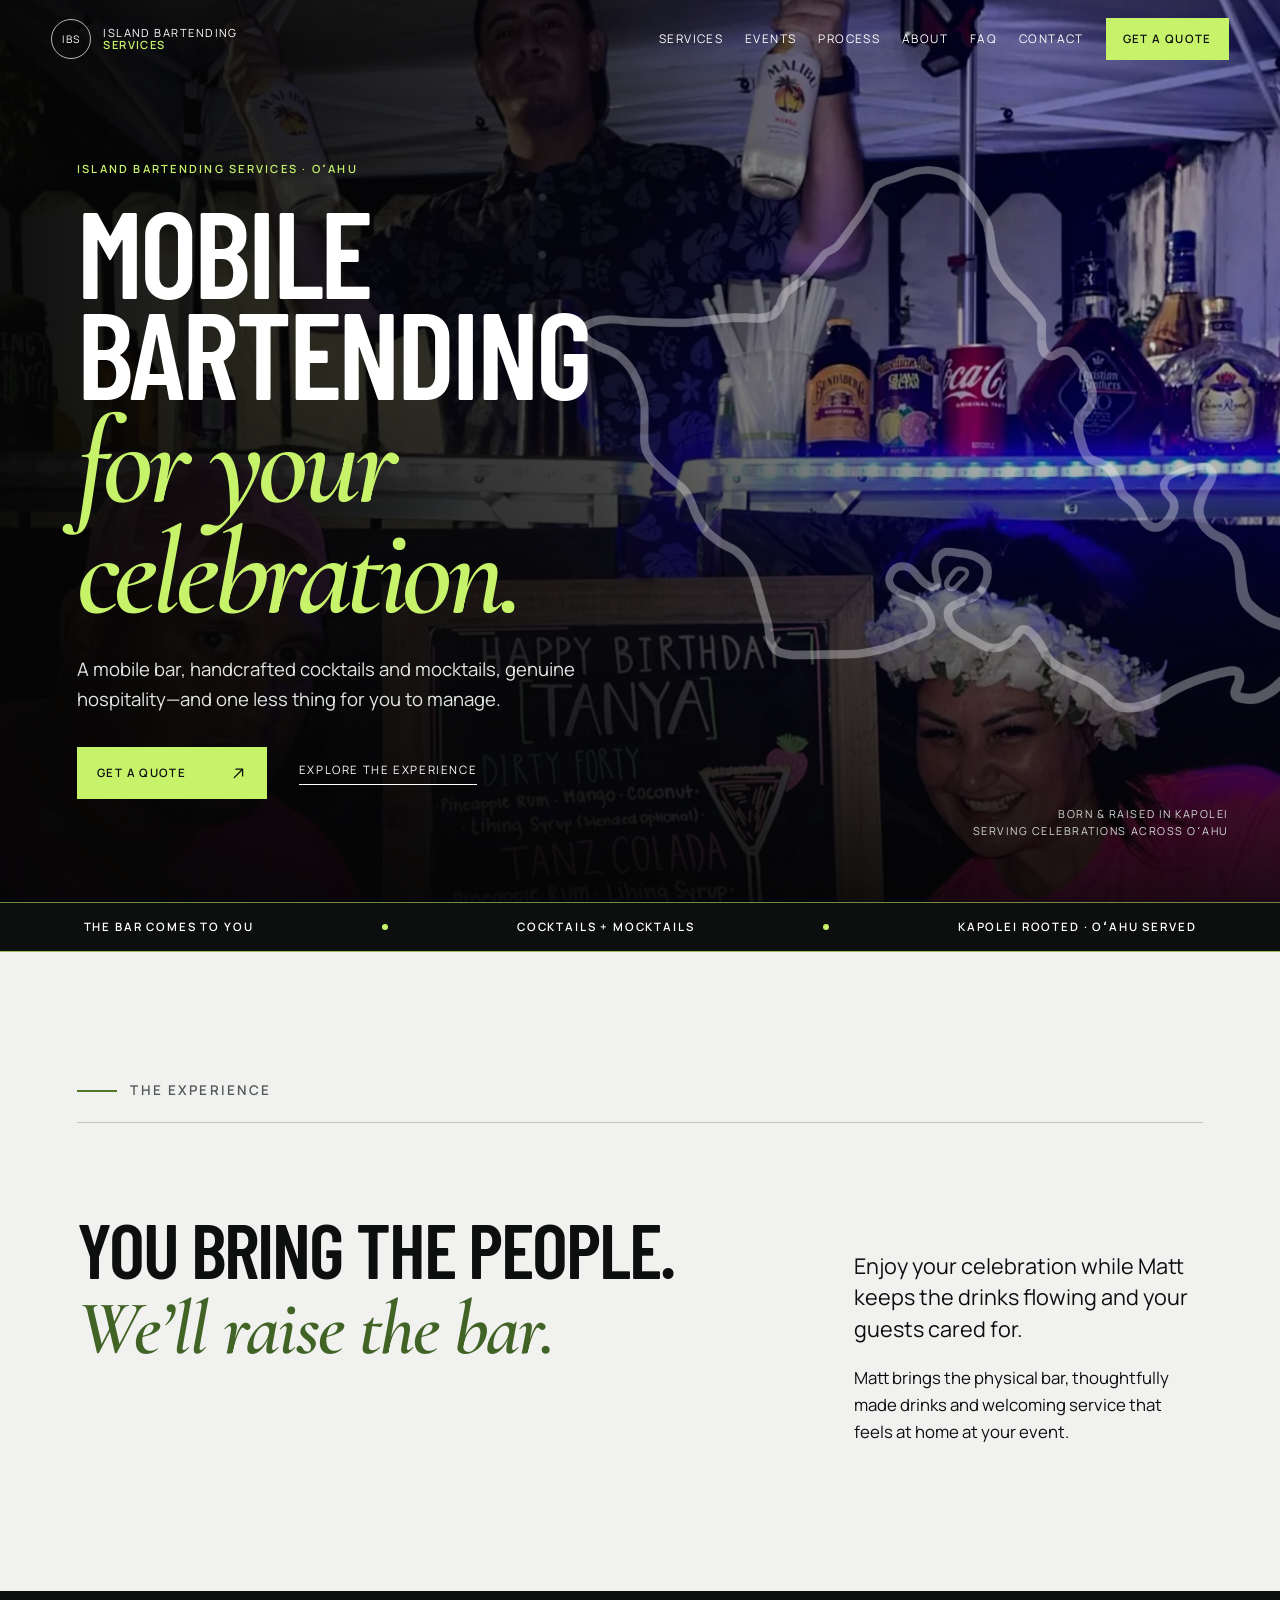
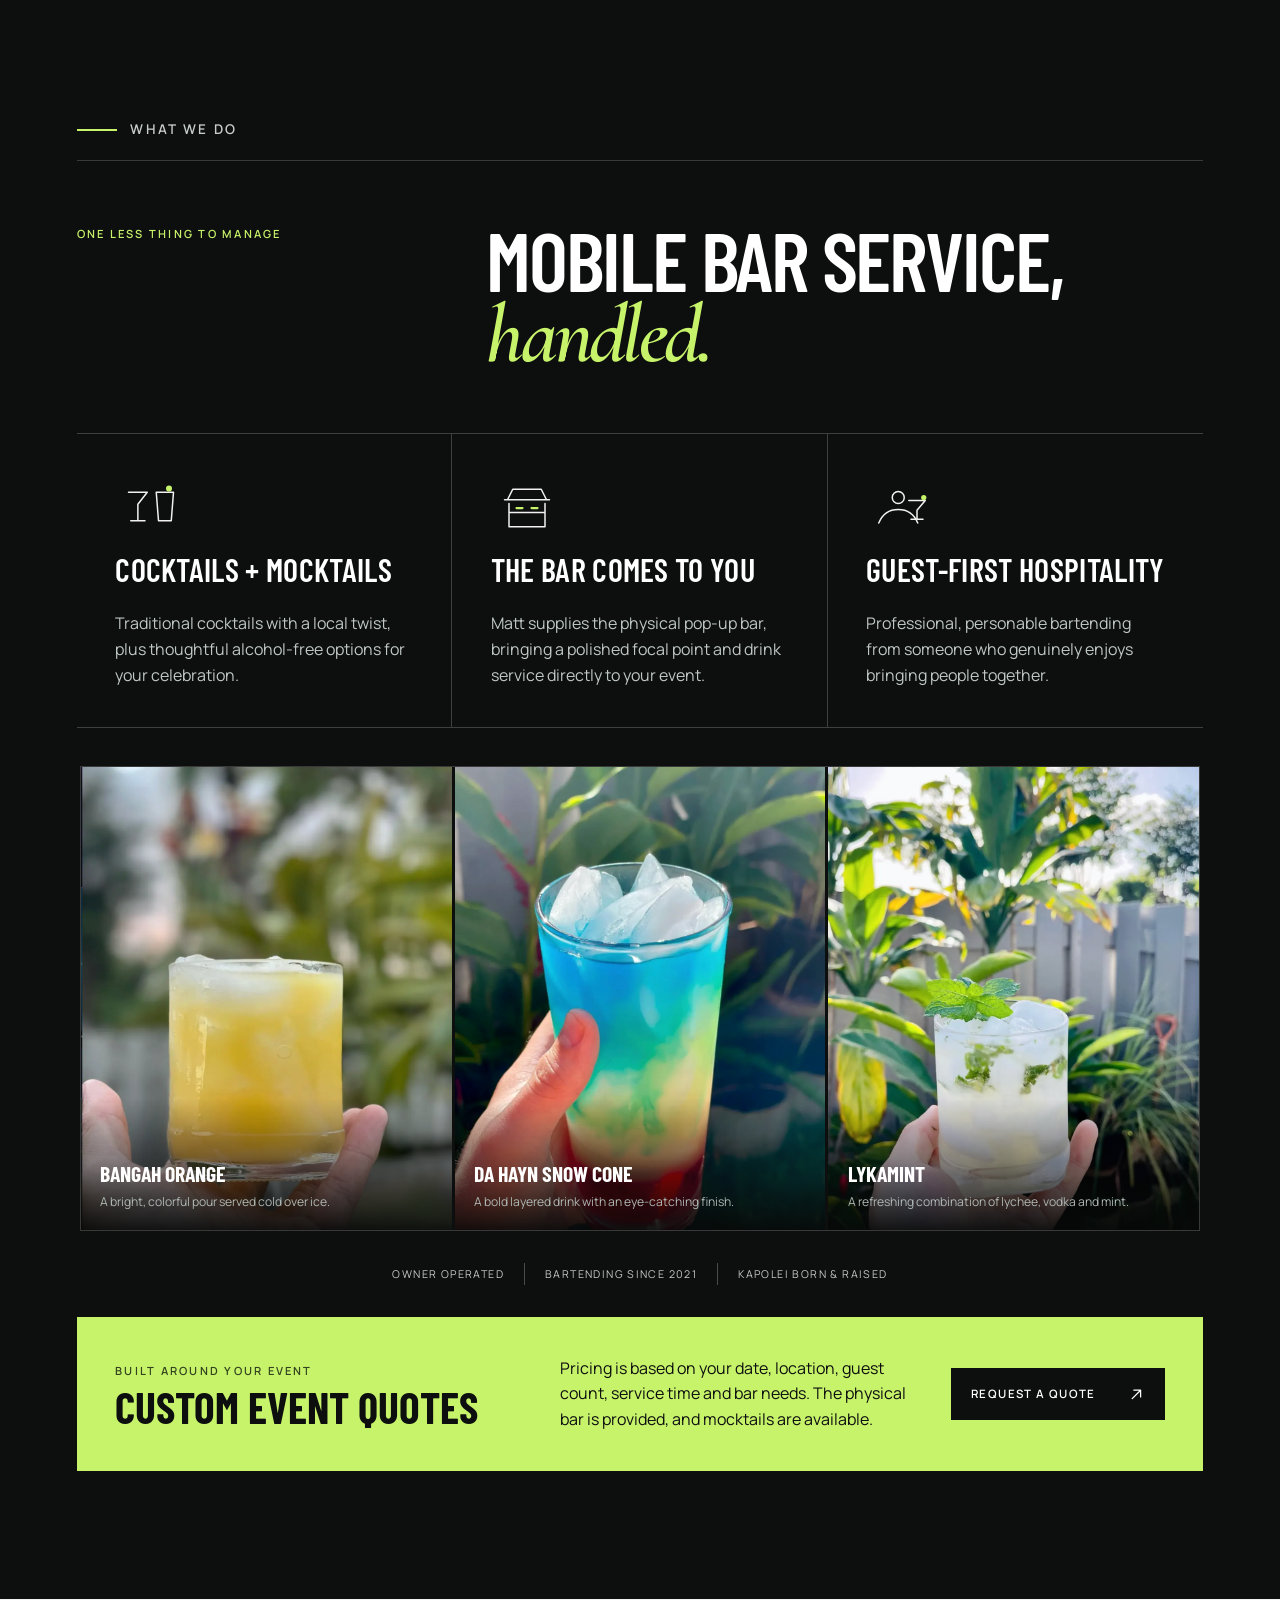
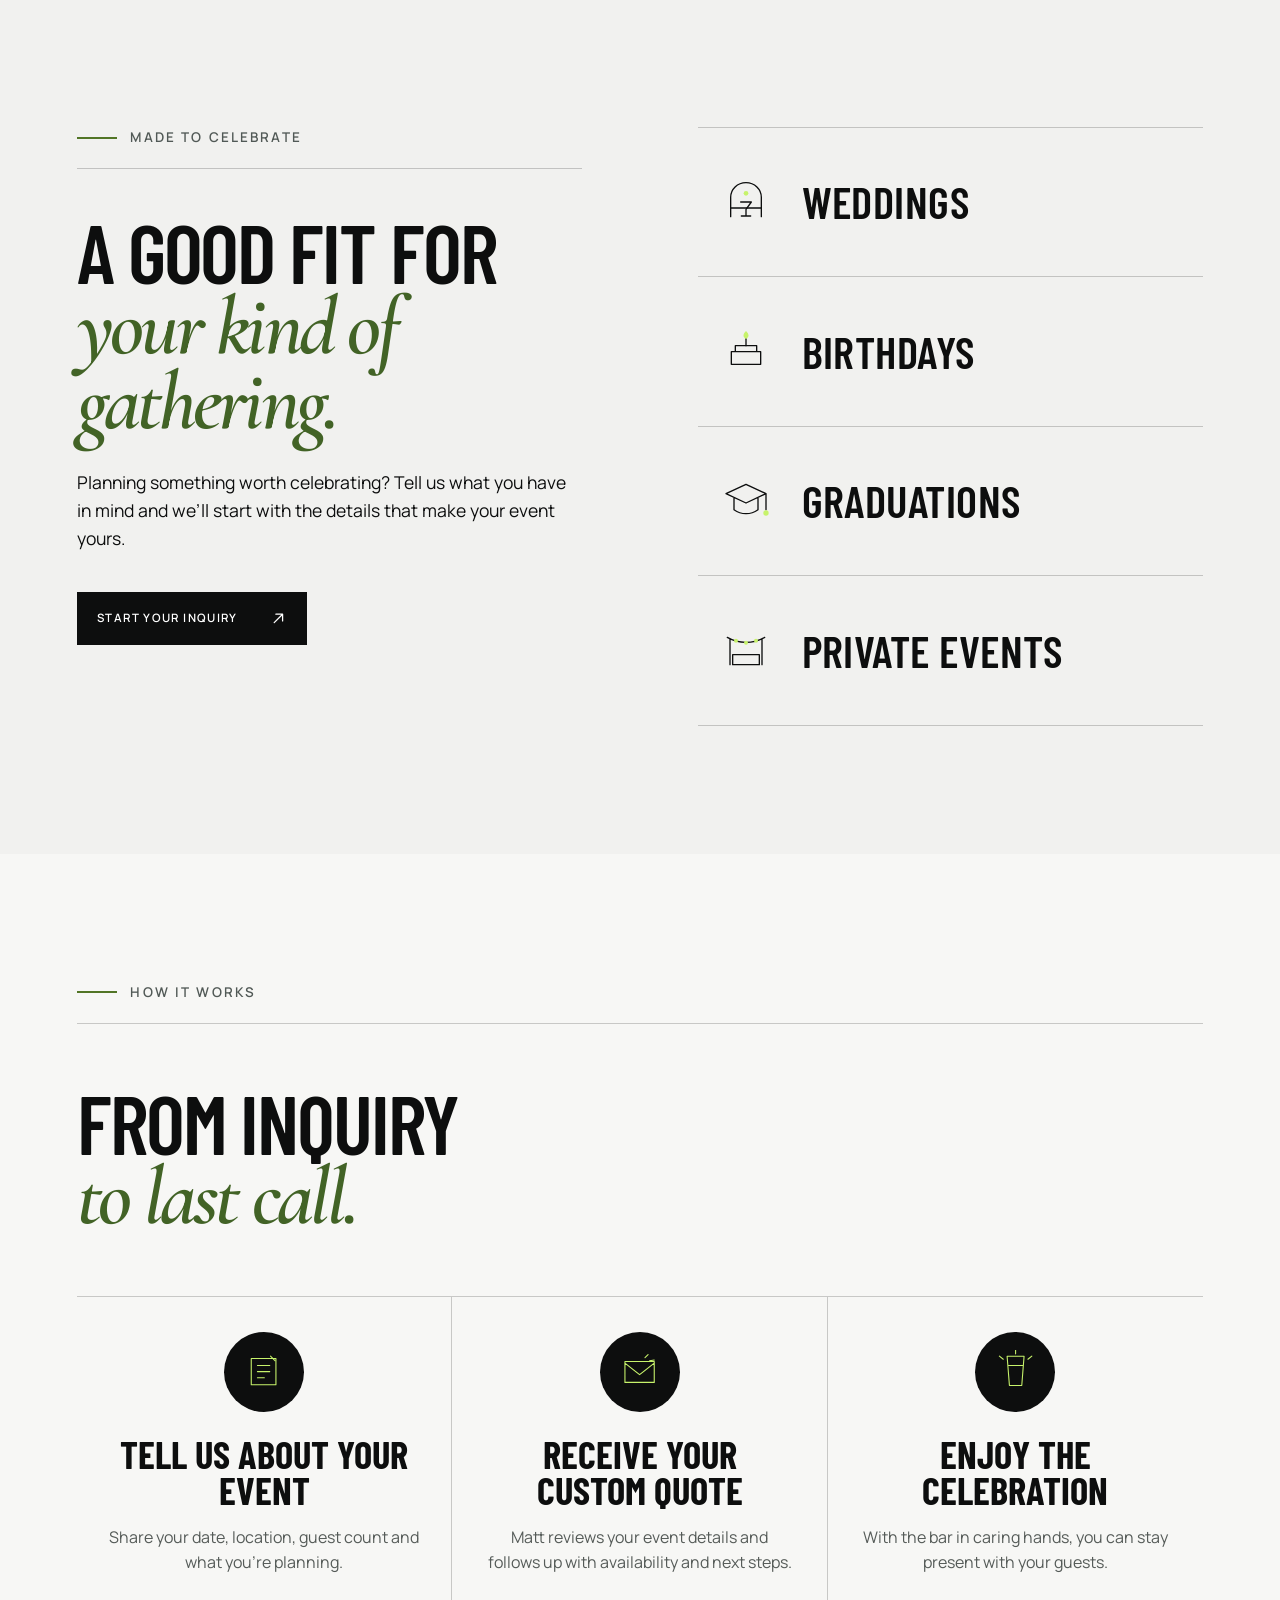
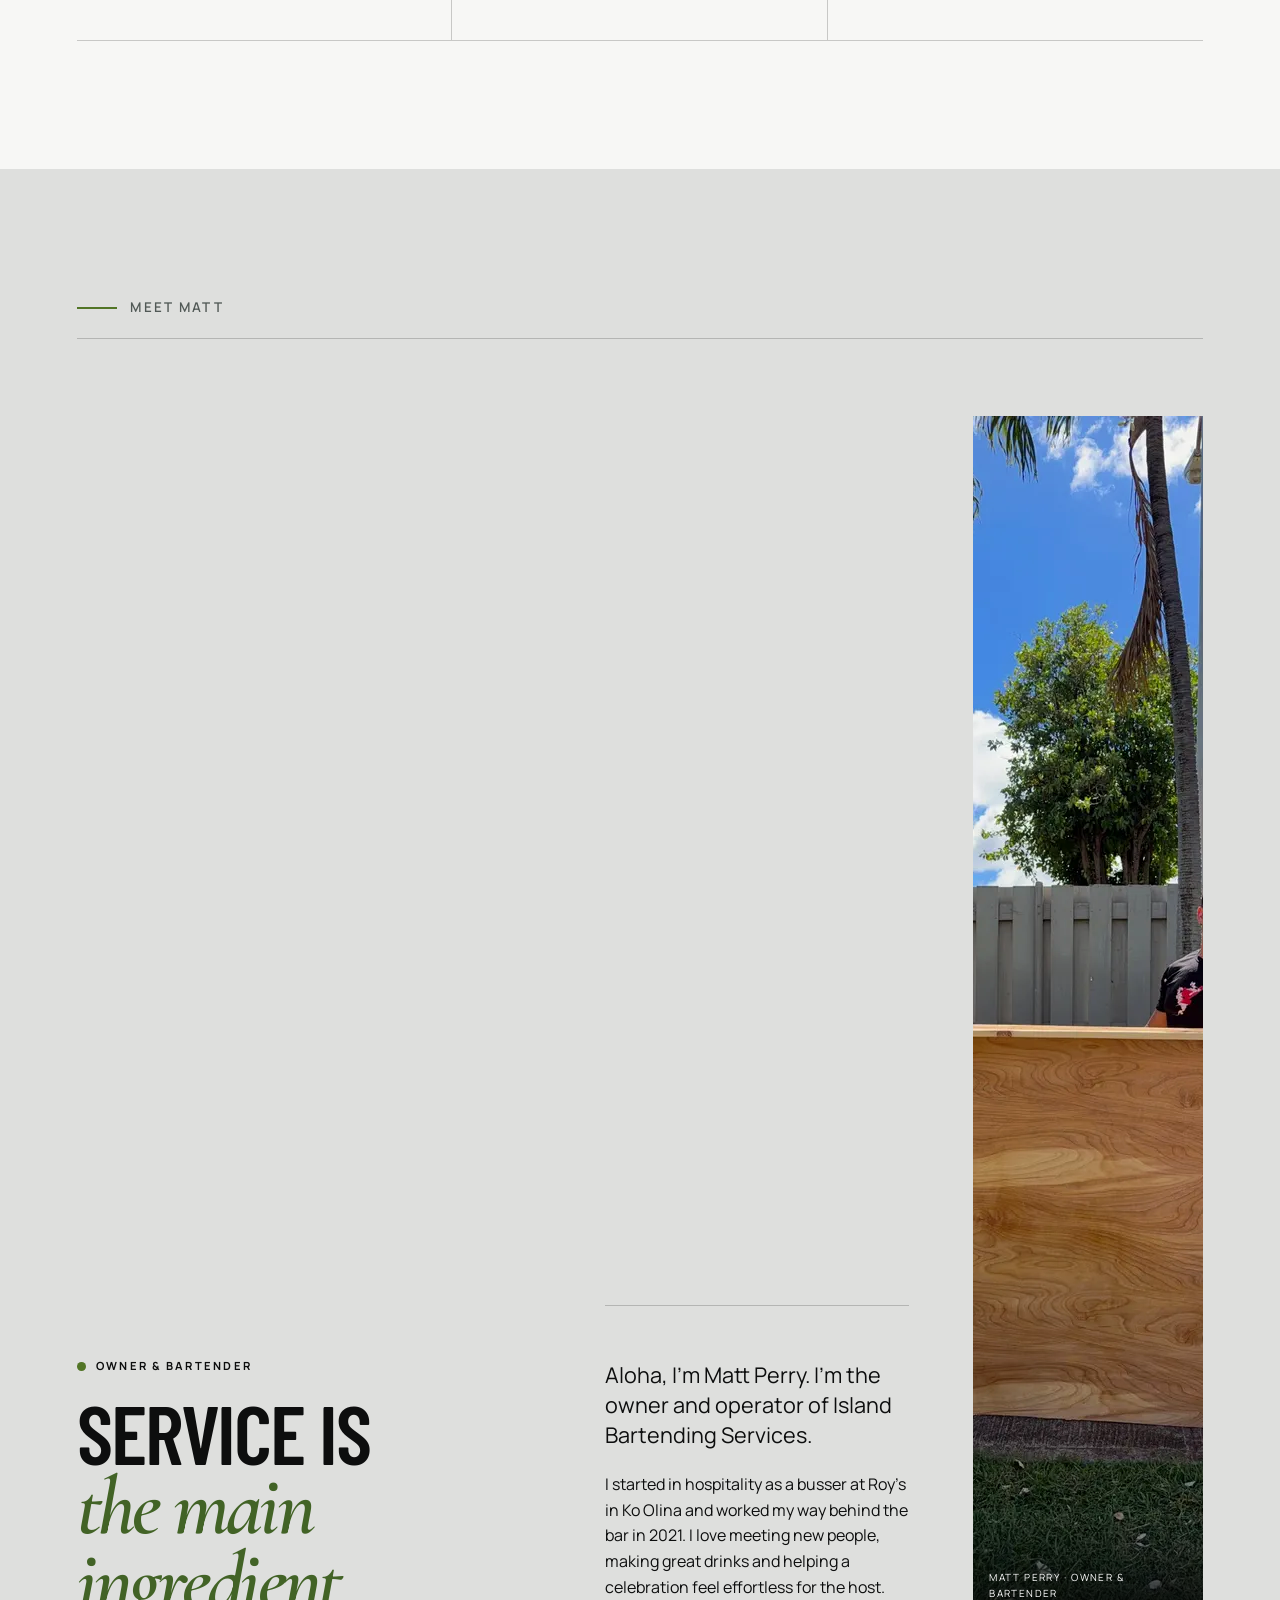
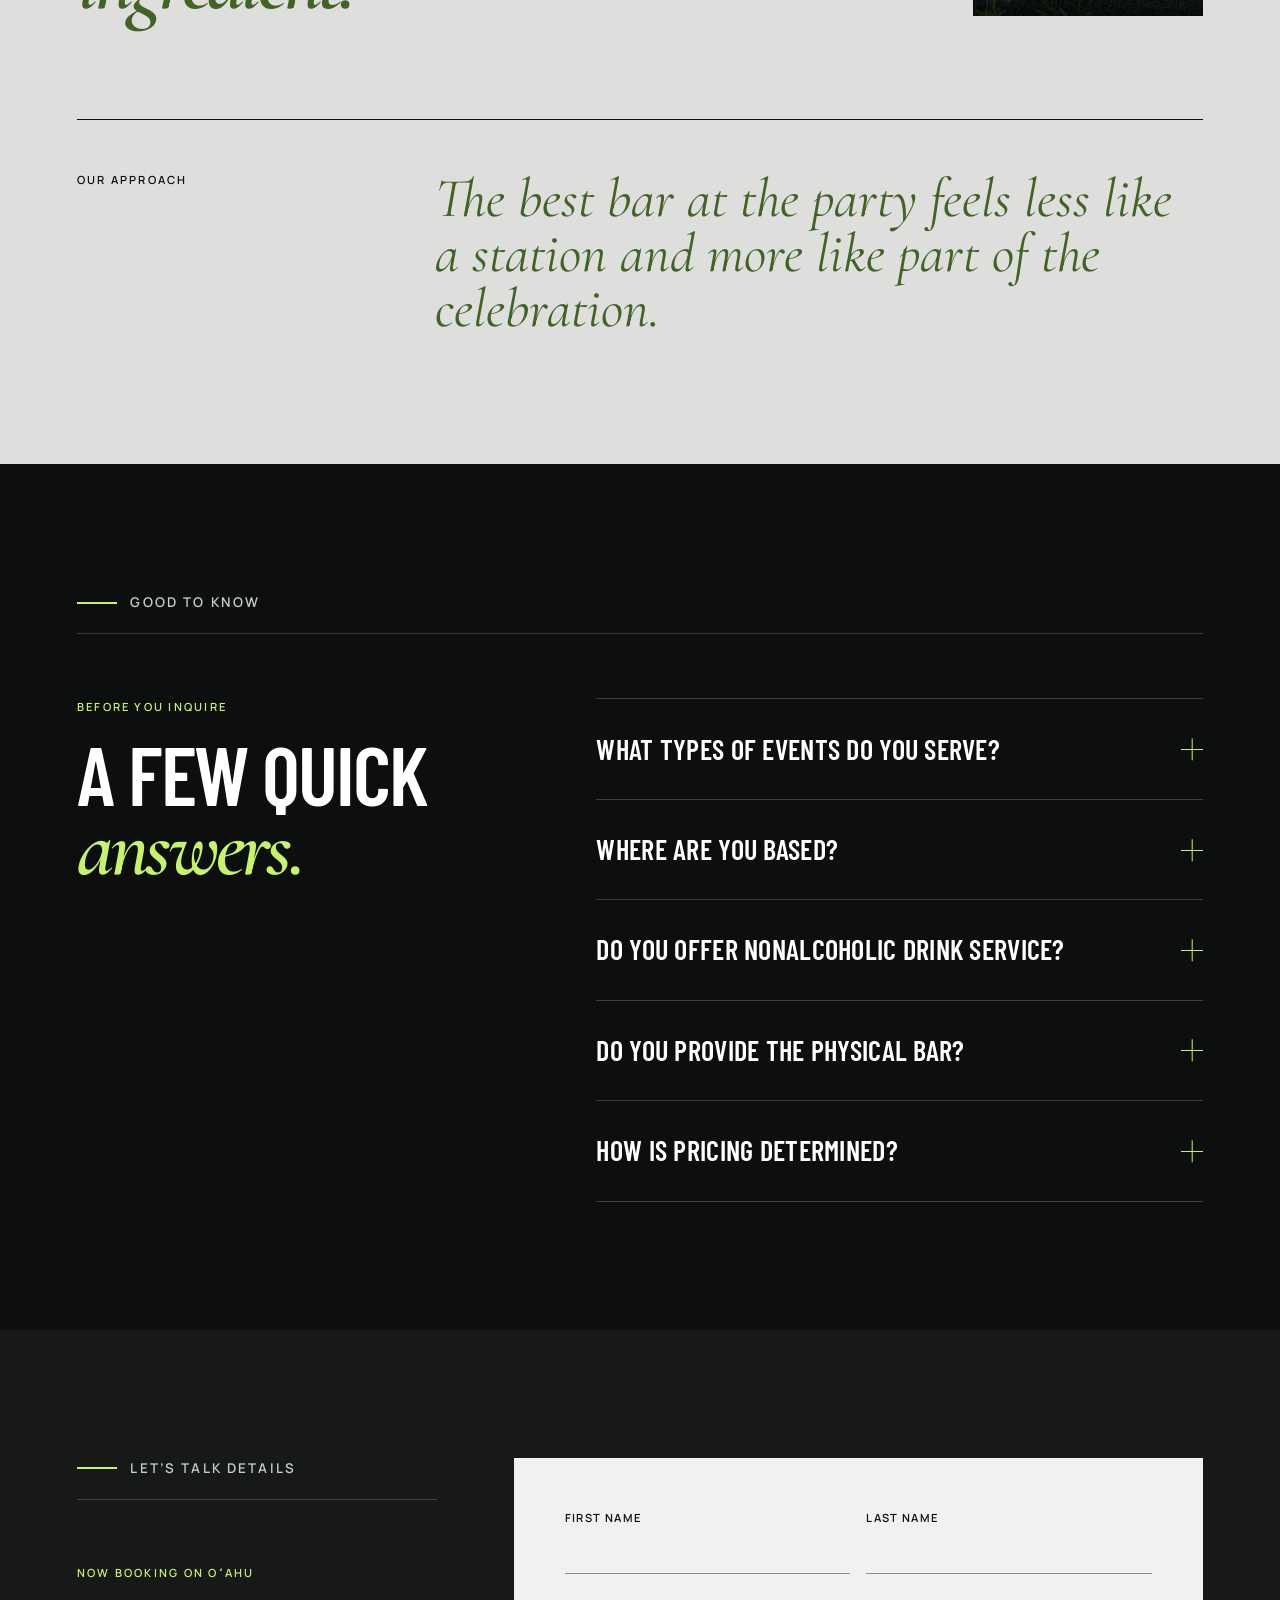
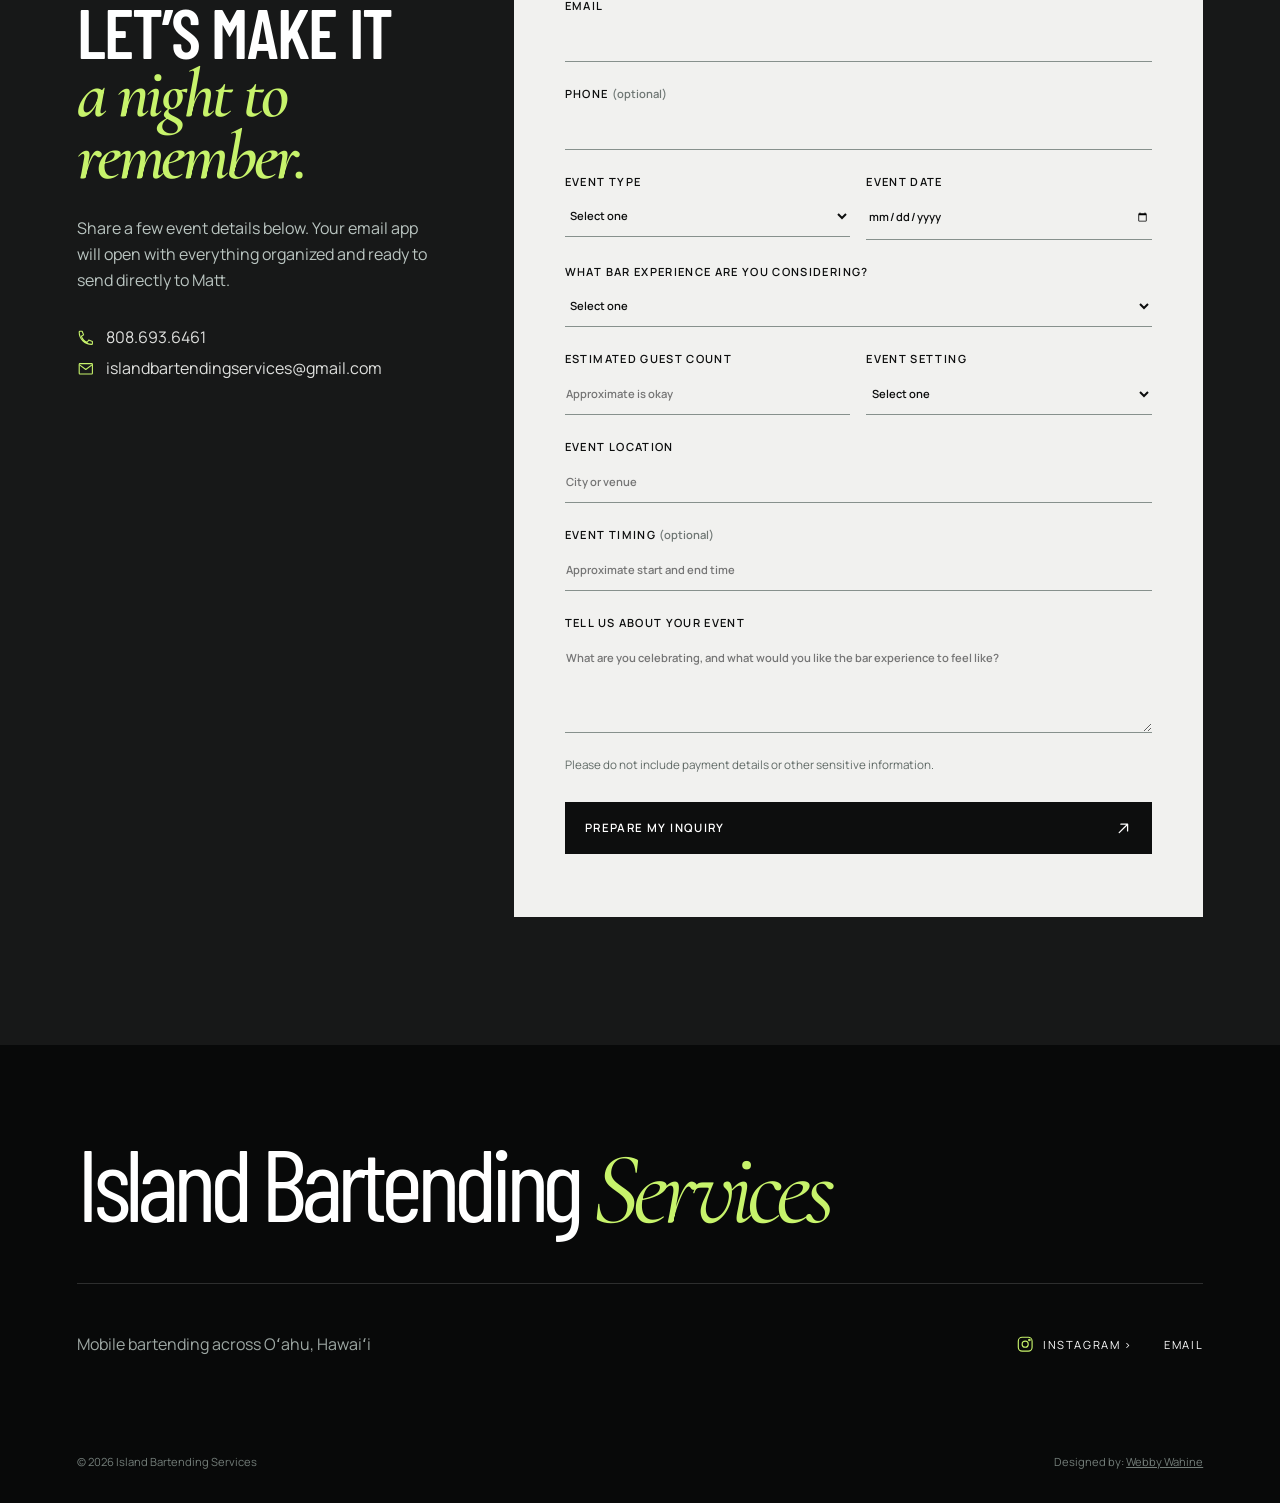
==== commit 400dab12: "Add files via upload Finalize icons, mobile navigation, and Matt profile section" ====
--- a/index.html
+++ b/index.html
@@ -174,6 +174,7 @@
         </div>
         <div class="service-list">
           <article class="service-row reveal">
+            <img class="service-icon" src="assets/icons/service-cocktails-mocktails.svg" width="96" height="96" alt="" aria-hidden="true" />
             <h3>Cocktails + Mocktails</h3>
             <p>
               Traditional cocktails with a local twist, plus thoughtful
@@ -181,6 +182,7 @@
             </p>
           </article>
           <article class="service-row reveal">
+            <img class="service-icon" src="assets/icons/service-mobile-bar.svg" width="96" height="96" alt="" aria-hidden="true" />
             <h3>The Bar Comes to You</h3>
             <p>
               Matt supplies the physical pop-up bar, bringing a polished focal
@@ -188,6 +190,7 @@
             </p>
           </article>
           <article class="service-row reveal">
+            <img class="service-icon" src="assets/icons/service-hospitality.svg" width="96" height="96" alt="" aria-hidden="true" />
             <h3>Guest-First Hospitality</h3>
             <p>
               Professional, personable bartending from someone who genuinely
@@ -277,15 +280,19 @@
         </div>
         <div class="event-stack" role="list" aria-label="Events served">
           <div class="event-card reveal" role="listitem">
+            <img src="assets/icons/event-wedding.svg" width="96" height="96" alt="" aria-hidden="true" />
             <strong>Weddings</strong>
           </div>
           <div class="event-card reveal" role="listitem">
+            <img src="assets/icons/event-birthday.svg" width="96" height="96" alt="" aria-hidden="true" />
             <strong>Birthdays</strong>
           </div>
           <div class="event-card reveal" role="listitem">
+            <img src="assets/icons/event-graduation.svg" width="96" height="96" alt="" aria-hidden="true" />
             <strong>Graduations</strong>
           </div>
           <div class="event-card reveal" role="listitem">
+            <img src="assets/icons/event-private.svg" width="96" height="96" alt="" aria-hidden="true" />
             <strong>Private Events</strong>
           </div>
         </div>
@@ -360,6 +367,16 @@
               the host.
             </p>
           </div>
+          <figure class="about-portrait">
+            <img
+              src="assets/images/matt-mobile-bar.webp"
+              width="900"
+              height="1200"
+              loading="lazy"
+              alt="Matt Perry standing behind the wooden mobile bar he brings to events"
+            />
+            <figcaption>Matt Perry · Owner &amp; bartender</figcaption>
+          </figure>
         </div>
         <div class="about-principle reveal">
           <span>Our approach</span>
--- a/assets/css/styles.css
+++ b/assets/css/styles.css
@@ -470,6 +470,11 @@
 .service-row:hover {
   background: rgba(199, 243, 107, 0.06);
 }
+.service-icon {
+  width: 4.5rem;
+  height: 4.5rem;
+  margin-bottom: auto;
+}
 .service-row h3 {
   margin: 0 0 1rem;
   font-family: var(--display);
@@ -597,6 +602,11 @@
   padding-left: 1.7rem;
   padding-right: 1.7rem;
 }
+.event-card img {
+  width: 4rem;
+  height: 4rem;
+  flex: 0 0 4rem;
+}
 .event-card strong {
   font-family: var(--display);
   font-size: clamp(1.8rem, 3.5vw, 3.5rem);
@@ -610,8 +620,8 @@
 }
 .about-layout {
   display: grid;
-  grid-template-columns: minmax(360px, 1.15fr) minmax(320px, 0.85fr);
-  gap: clamp(3rem, 9vw, 10rem);
+  grid-template-columns: minmax(360px, 1.1fr) minmax(280px, 0.72fr) minmax(230px, 0.52fr);
+  gap: clamp(2rem, 5vw, 6rem);
   align-items: end;
 }
 .about-heading > .eyebrow {
@@ -643,6 +653,29 @@
   max-width: 620px;
   padding-top: 2rem;
   border-top: 1px solid var(--line);
+}
+.about-portrait {
+  position: relative;
+  margin: 0;
+  overflow: hidden;
+  background: var(--ink);
+}
+.about-portrait img {
+  width: 100%;
+  aspect-ratio: 4 / 5;
+  object-fit: cover;
+  object-position: center 56%;
+  filter: saturate(1.03) contrast(1.02);
+}
+.about-portrait figcaption {
+  position: absolute;
+  inset: auto 0 0;
+  padding: 3.5rem 1rem 0.9rem;
+  color: white;
+  background: linear-gradient(transparent, rgba(5, 6, 6, 0.88));
+  font-size: 0.62rem;
+  letter-spacing: 0.14em;
+  text-transform: uppercase;
 }
 .about-principle {
   display: grid;
@@ -857,11 +890,17 @@
   .site-nav {
     position: fixed;
     inset: 0;
+    width: 100%;
+    height: 100dvh;
+    min-height: 100svh;
     background: var(--ink);
     flex-direction: column;
     align-items: flex-start;
-    justify-content: center;
-    padding: 4rem 2rem;
+    justify-content: flex-start;
+    gap: 0;
+    padding: max(7rem, calc(env(safe-area-inset-top) + 5.5rem)) 2rem max(2.5rem, calc(env(safe-area-inset-bottom) + 1.5rem));
+    overflow-y: auto;
+    overscroll-behavior: contain;
     transform: translateX(100%);
     transition: transform 0.35s;
   }
@@ -869,10 +908,21 @@
     transform: none;
   }
   .site-nav > a:not(.button) {
+    display: inline-block;
     font-family: var(--display);
     font-size: 2.2rem;
     text-transform: none;
     letter-spacing: -0.03em;
+    margin-bottom: 1.1rem;
+    outline: none;
+  }
+  .site-nav > a:not(.button):focus-visible,
+  .site-nav > a:not(.button):active {
+    color: white;
+    text-decoration: underline;
+    text-decoration-color: var(--lime);
+    text-decoration-thickness: 3px;
+    text-underline-offset: 0.25em;
   }
   .site-nav .button {
     margin-top: 1rem;
@@ -950,6 +1000,12 @@
     grid-template-columns: 1fr;
     gap: 2rem;
   }
+  .about-heading {
+    grid-column: auto;
+  }
+  .about-portrait {
+    width: min(100%, 500px);
+  }
   .footer-meta {
     flex-wrap: wrap;
     justify-content: flex-start;
@@ -1036,12 +1092,18 @@
     font-size: 3.5rem;
   }
 }
-@media (max-width: 1100px) {
+@media (min-width: 801px) and (max-width: 1100px) {
   .quote {
     grid-template-columns: 1fr;
   }
   .quote-intro {
     max-width: 720px;
+  }
+  .about-layout {
+    grid-template-columns: minmax(320px, 1fr) minmax(230px, 0.55fr);
+  }
+  .about-heading {
+    grid-column: 1 / -1;
   }
 }
 .hero h1,
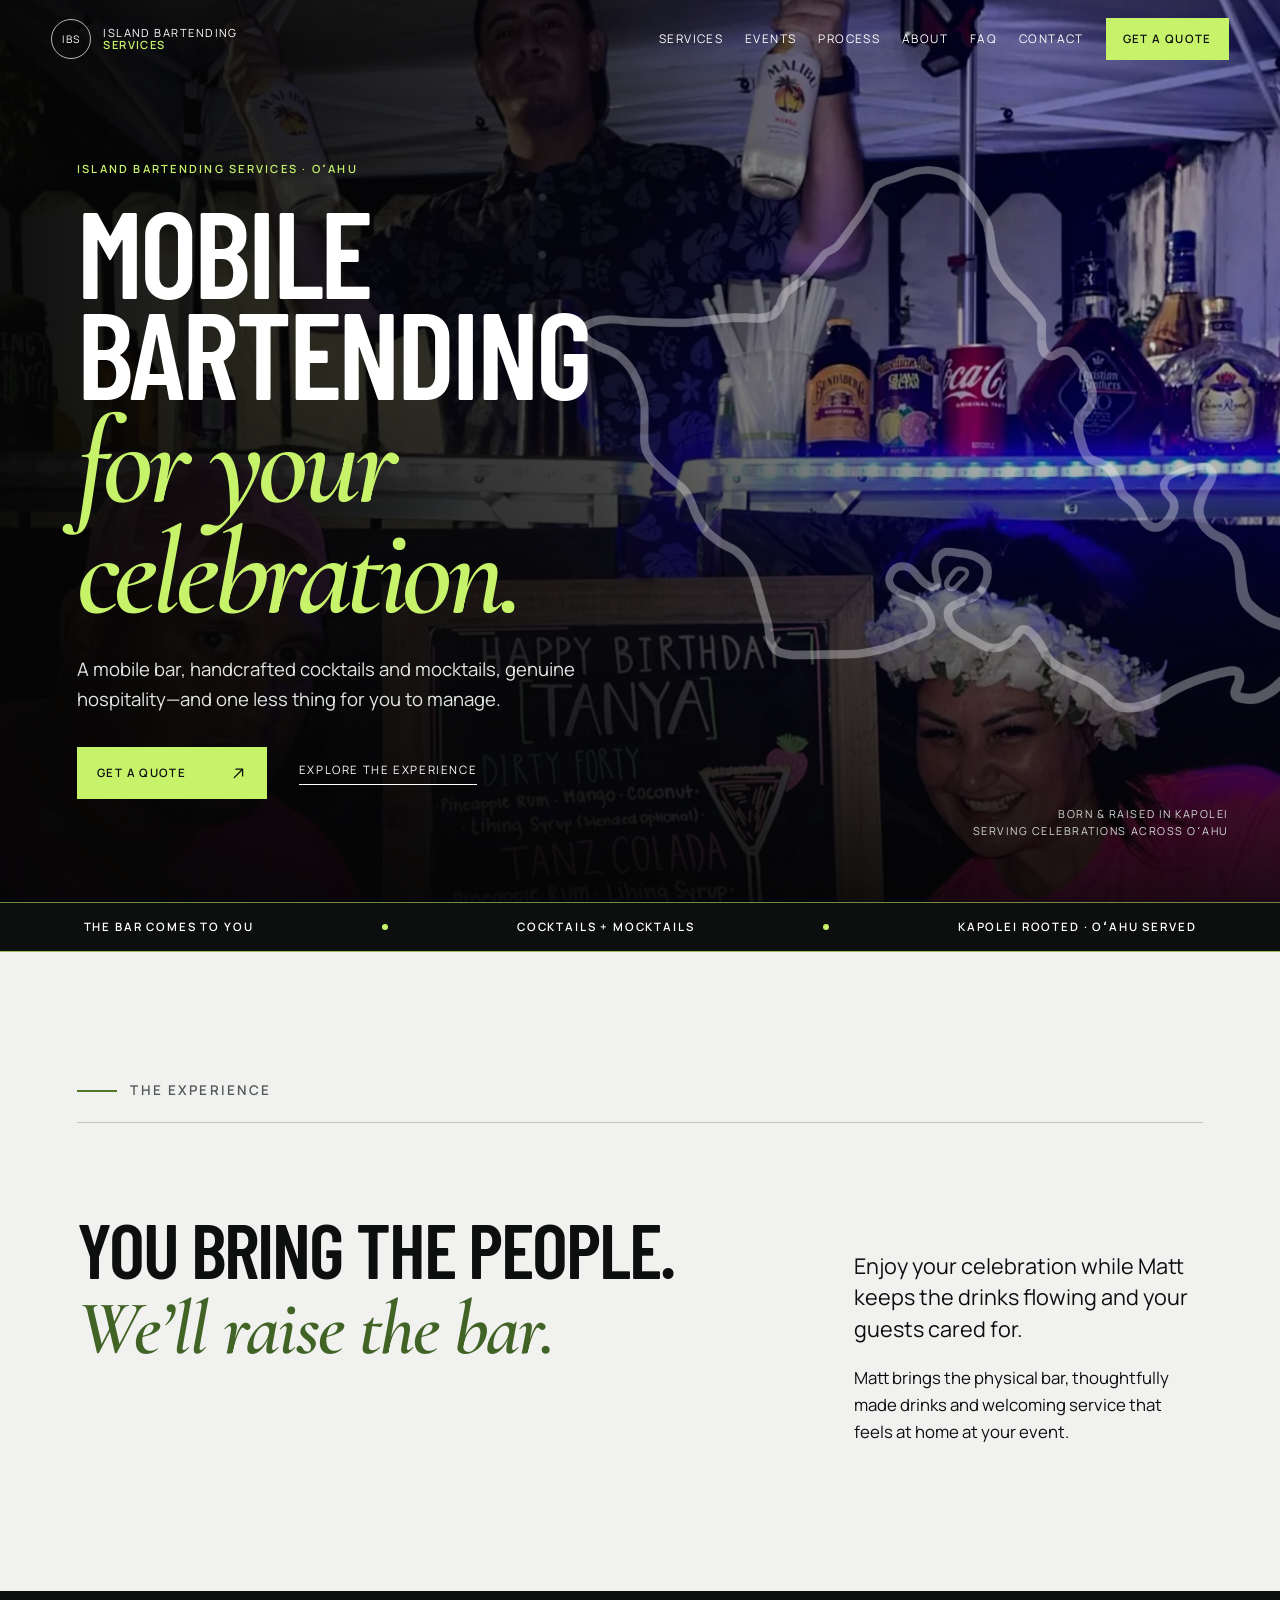
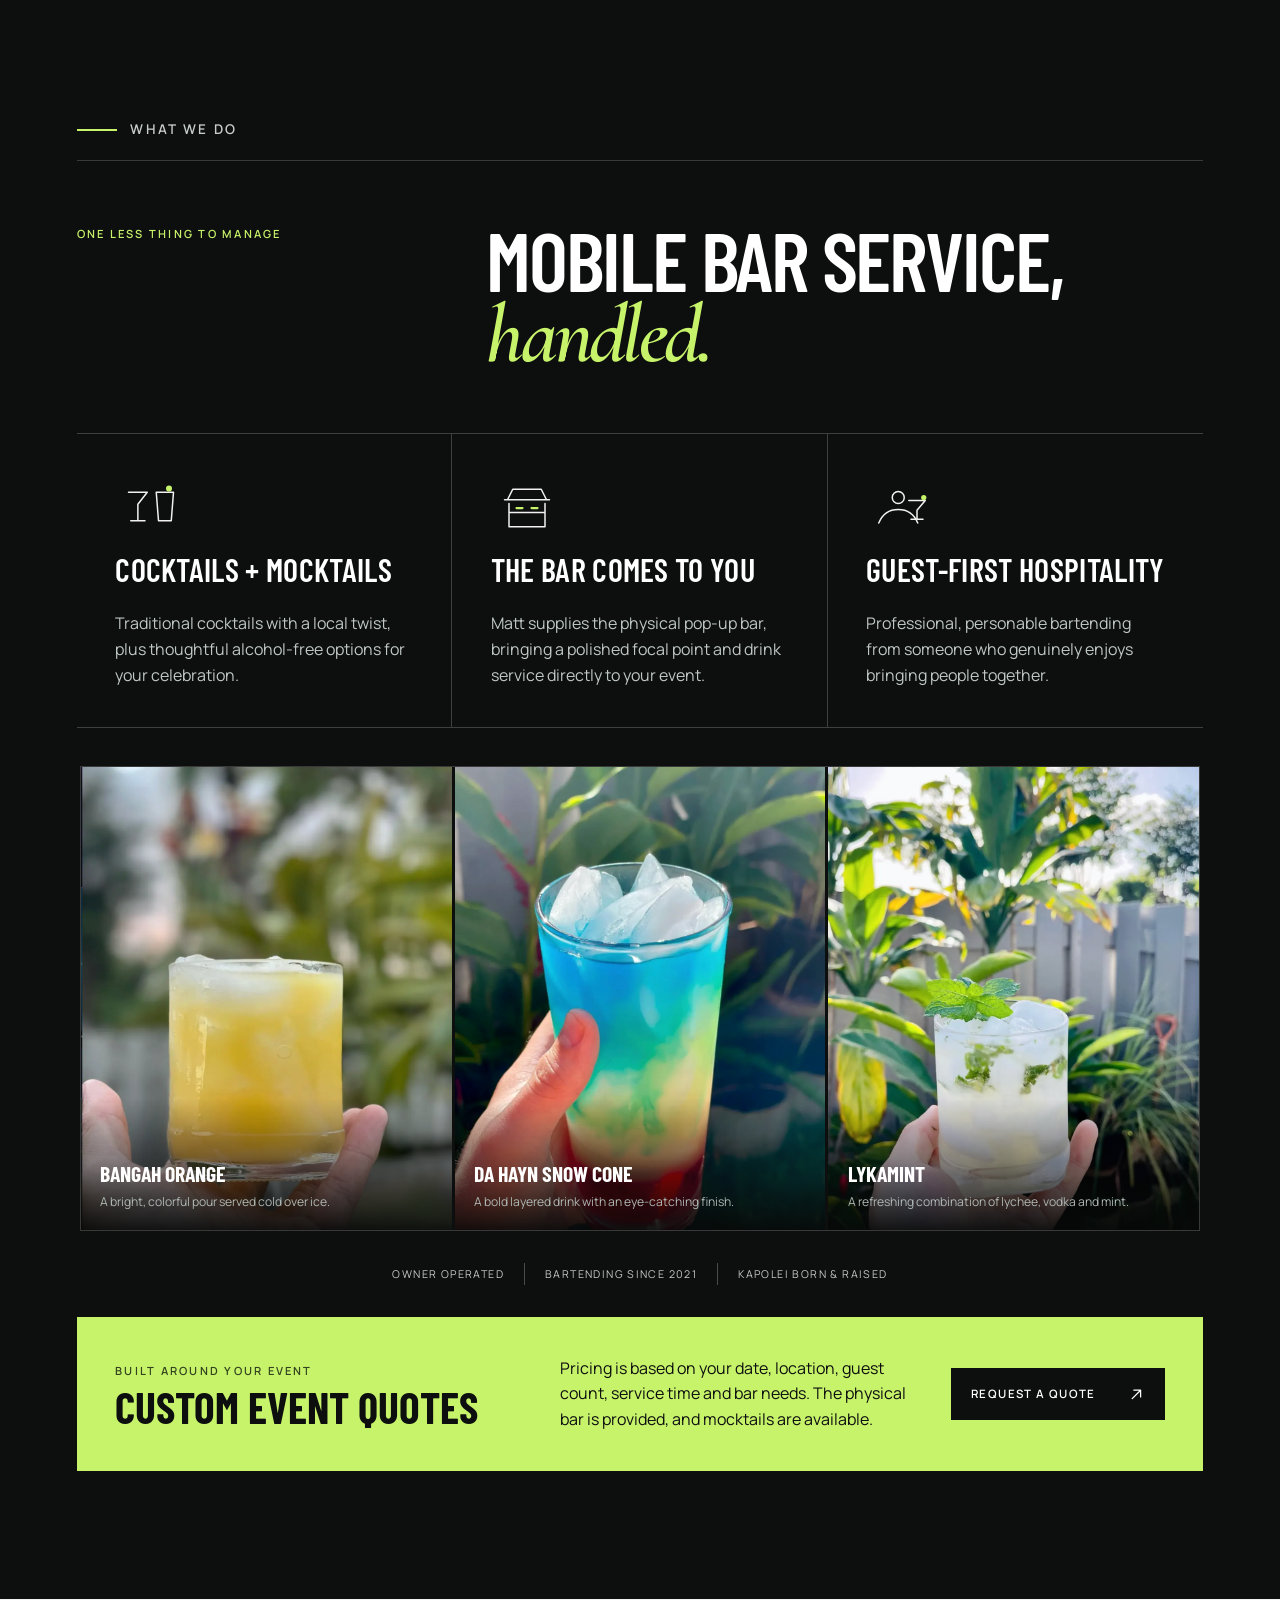
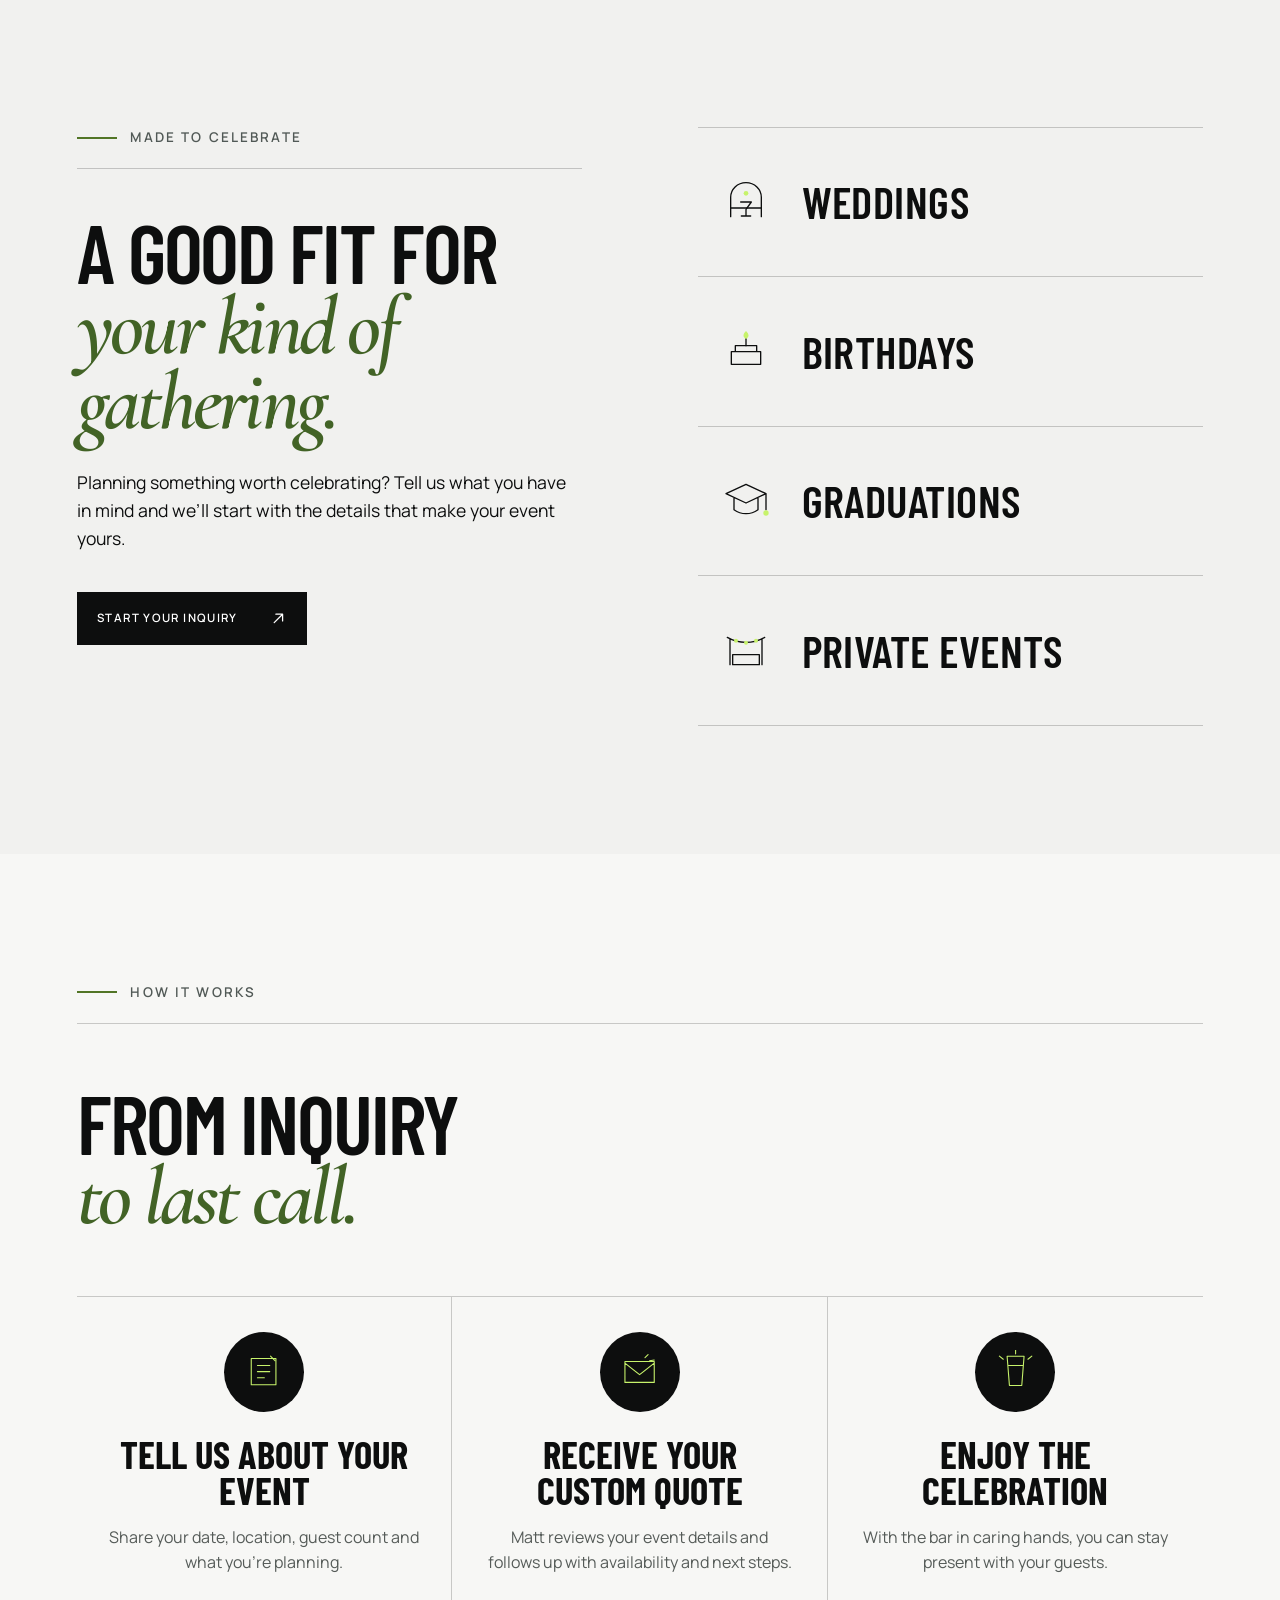
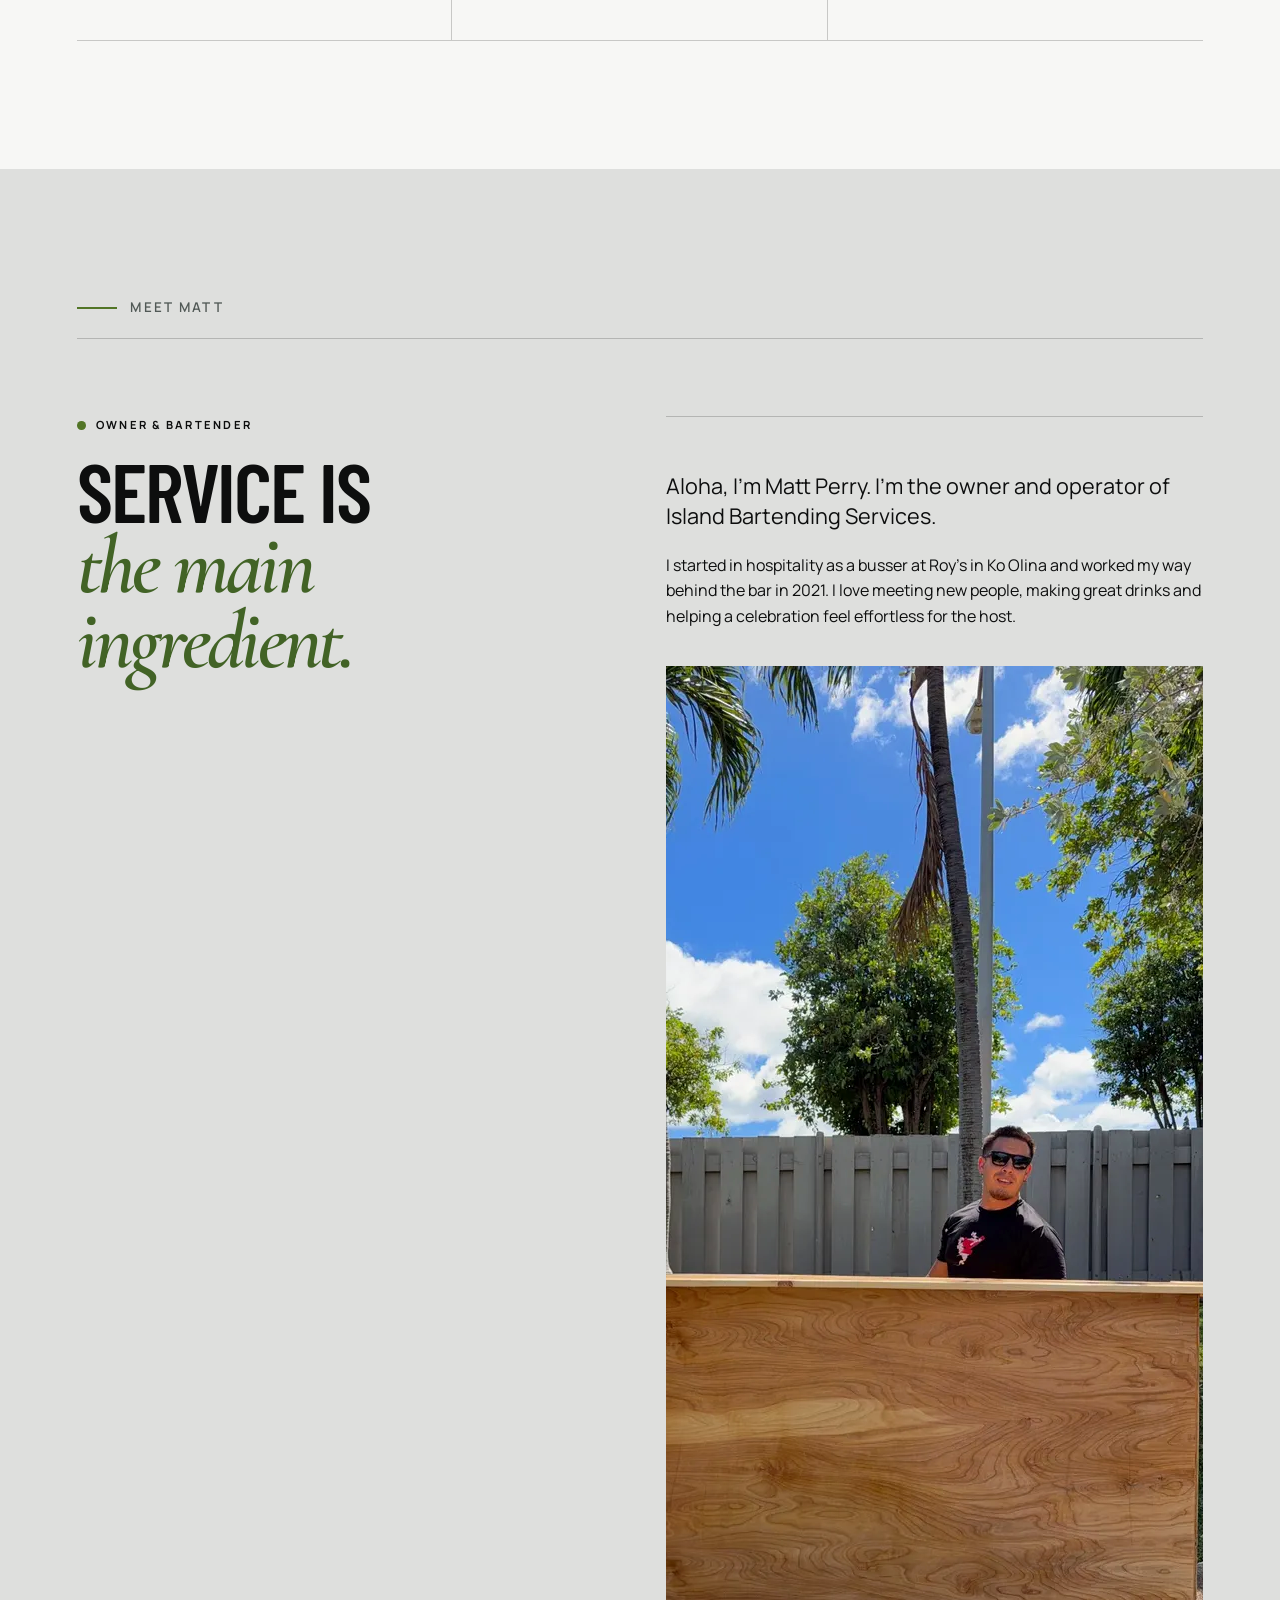
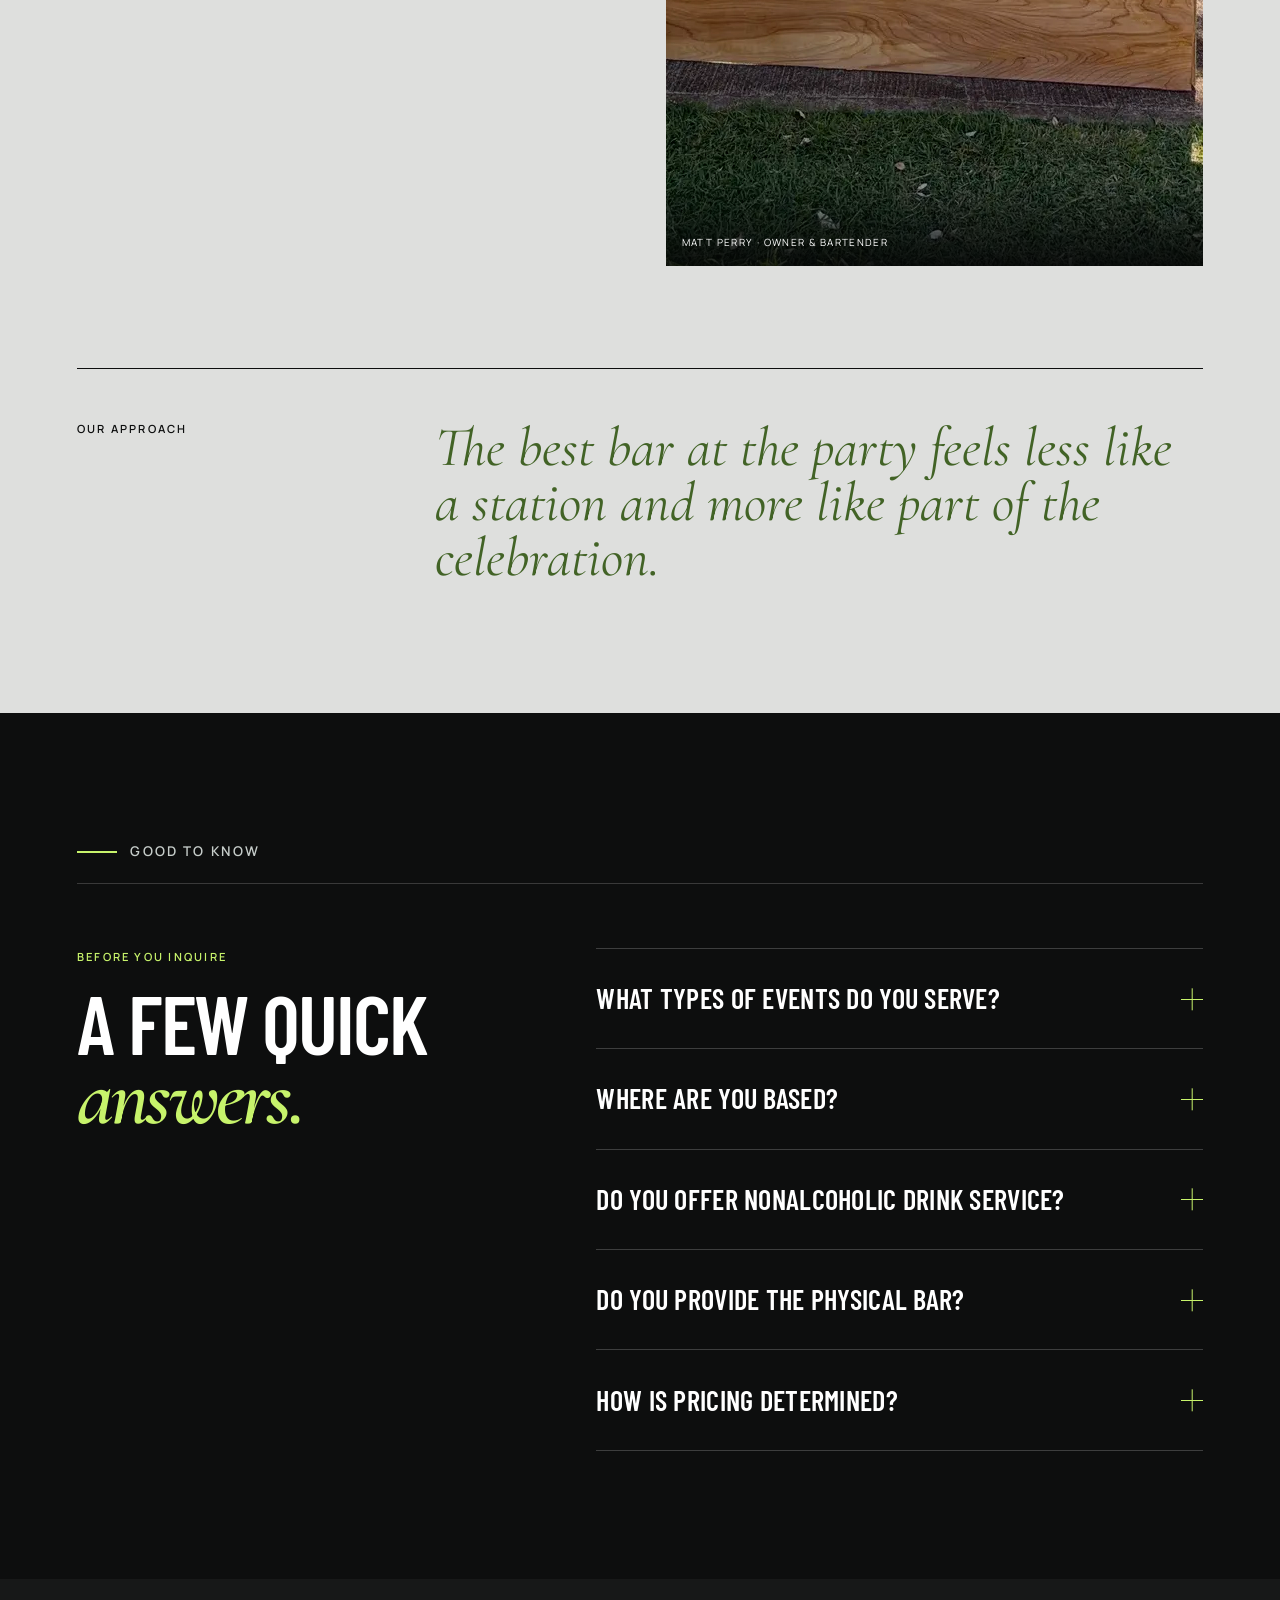
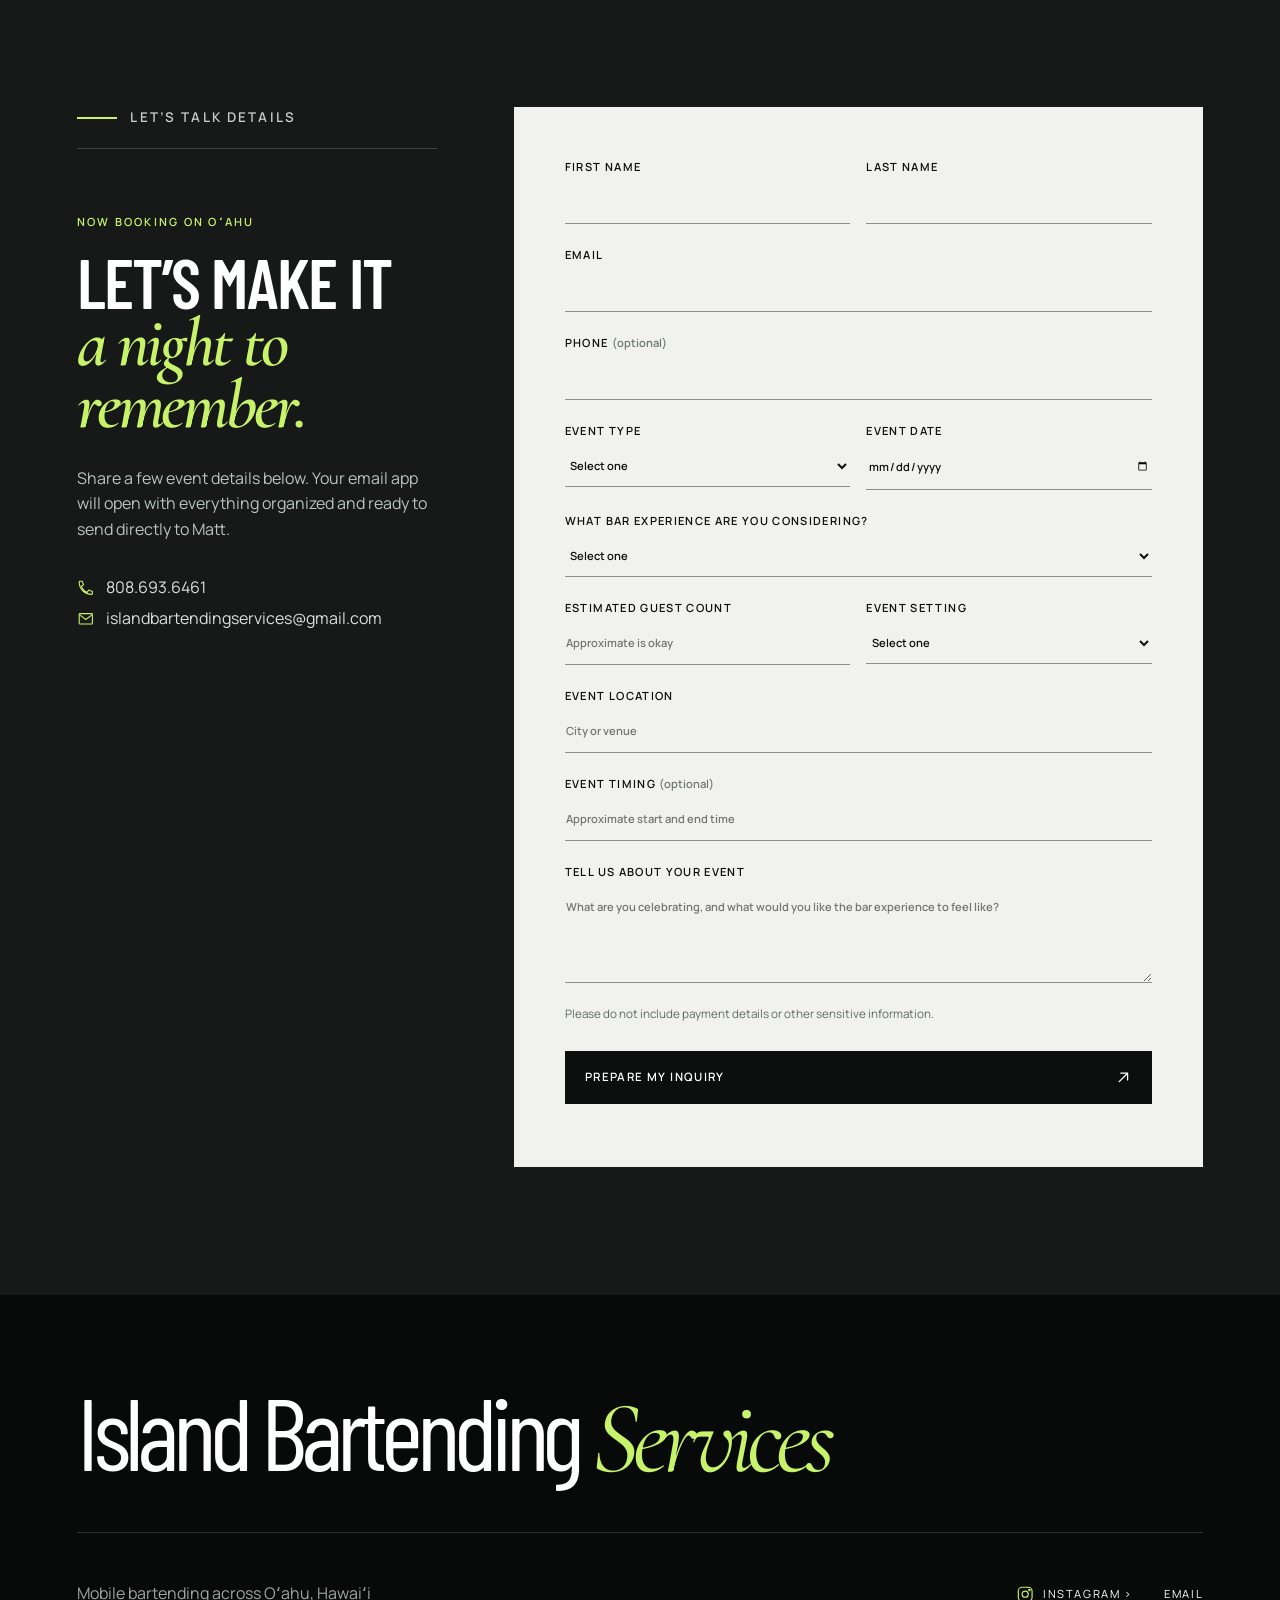
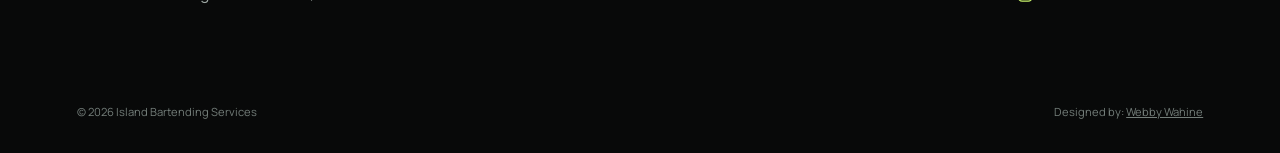
==== commit cf8920df: "Add files via upload Fix mobile navigation active-section highlighting, Fix Matt profile photo layou" ====
--- a/index.html
+++ b/index.html
@@ -366,17 +366,18 @@
               making great drinks and helping a celebration feel effortless for
               the host.
             </p>
-          </div>
-          <figure class="about-portrait">
-            <img
-              src="assets/images/matt-mobile-bar.webp"
-              width="900"
-              height="1200"
-              loading="lazy"
-              alt="Matt Perry standing behind the wooden mobile bar he brings to events"
-            />
-            <figcaption>Matt Perry · Owner &amp; bartender</figcaption>
-          </figure>
+            <!-- Developer note: Replace this event photo with Matt's final approved portrait when supplied. -->
+            <figure class="about-portrait">
+              <img
+                src="assets/images/matt-mobile-bar.webp"
+                width="900"
+                height="1200"
+                loading="lazy"
+                alt="Matt Perry standing behind the wooden mobile bar he brings to events"
+              />
+              <figcaption>Matt Perry · Owner &amp; bartender</figcaption>
+            </figure>
+          </div>
         </div>
         <div class="about-principle reveal">
           <span>Our approach</span>
--- a/assets/css/styles.css
+++ b/assets/css/styles.css
@@ -620,9 +620,9 @@
 }
 .about-layout {
   display: grid;
-  grid-template-columns: minmax(360px, 1.1fr) minmax(280px, 0.72fr) minmax(230px, 0.52fr);
-  gap: clamp(2rem, 5vw, 6rem);
-  align-items: end;
+  grid-template-columns: minmax(360px, 0.95fr) minmax(420px, 1.05fr);
+  gap: clamp(3rem, 8vw, 9rem);
+  align-items: start;
 }
 .about-heading > .eyebrow {
   display: flex;
@@ -656,15 +656,17 @@
 }
 .about-portrait {
   position: relative;
-  margin: 0;
+  width: 100%;
+  max-width: 680px;
+  margin: 2.25rem 0 0;
   overflow: hidden;
   background: var(--ink);
 }
 .about-portrait img {
   width: 100%;
-  aspect-ratio: 4 / 5;
+  aspect-ratio: 16 / 9;
   object-fit: cover;
-  object-position: center 56%;
+  object-position: 68% 40%;
   filter: saturate(1.03) contrast(1.02);
 }
 .about-portrait figcaption {
@@ -917,7 +919,8 @@
     outline: none;
   }
   .site-nav > a:not(.button):focus-visible,
-  .site-nav > a:not(.button):active {
+  .site-nav > a:not(.button):active,
+  .site-nav > a:not(.button)[aria-current="location"] {
     color: white;
     text-decoration: underline;
     text-decoration-color: var(--lime);
@@ -1098,12 +1101,6 @@
   }
   .quote-intro {
     max-width: 720px;
-  }
-  .about-layout {
-    grid-template-columns: minmax(320px, 1fr) minmax(230px, 0.55fr);
-  }
-  .about-heading {
-    grid-column: 1 / -1;
   }
 }
 .hero h1,
